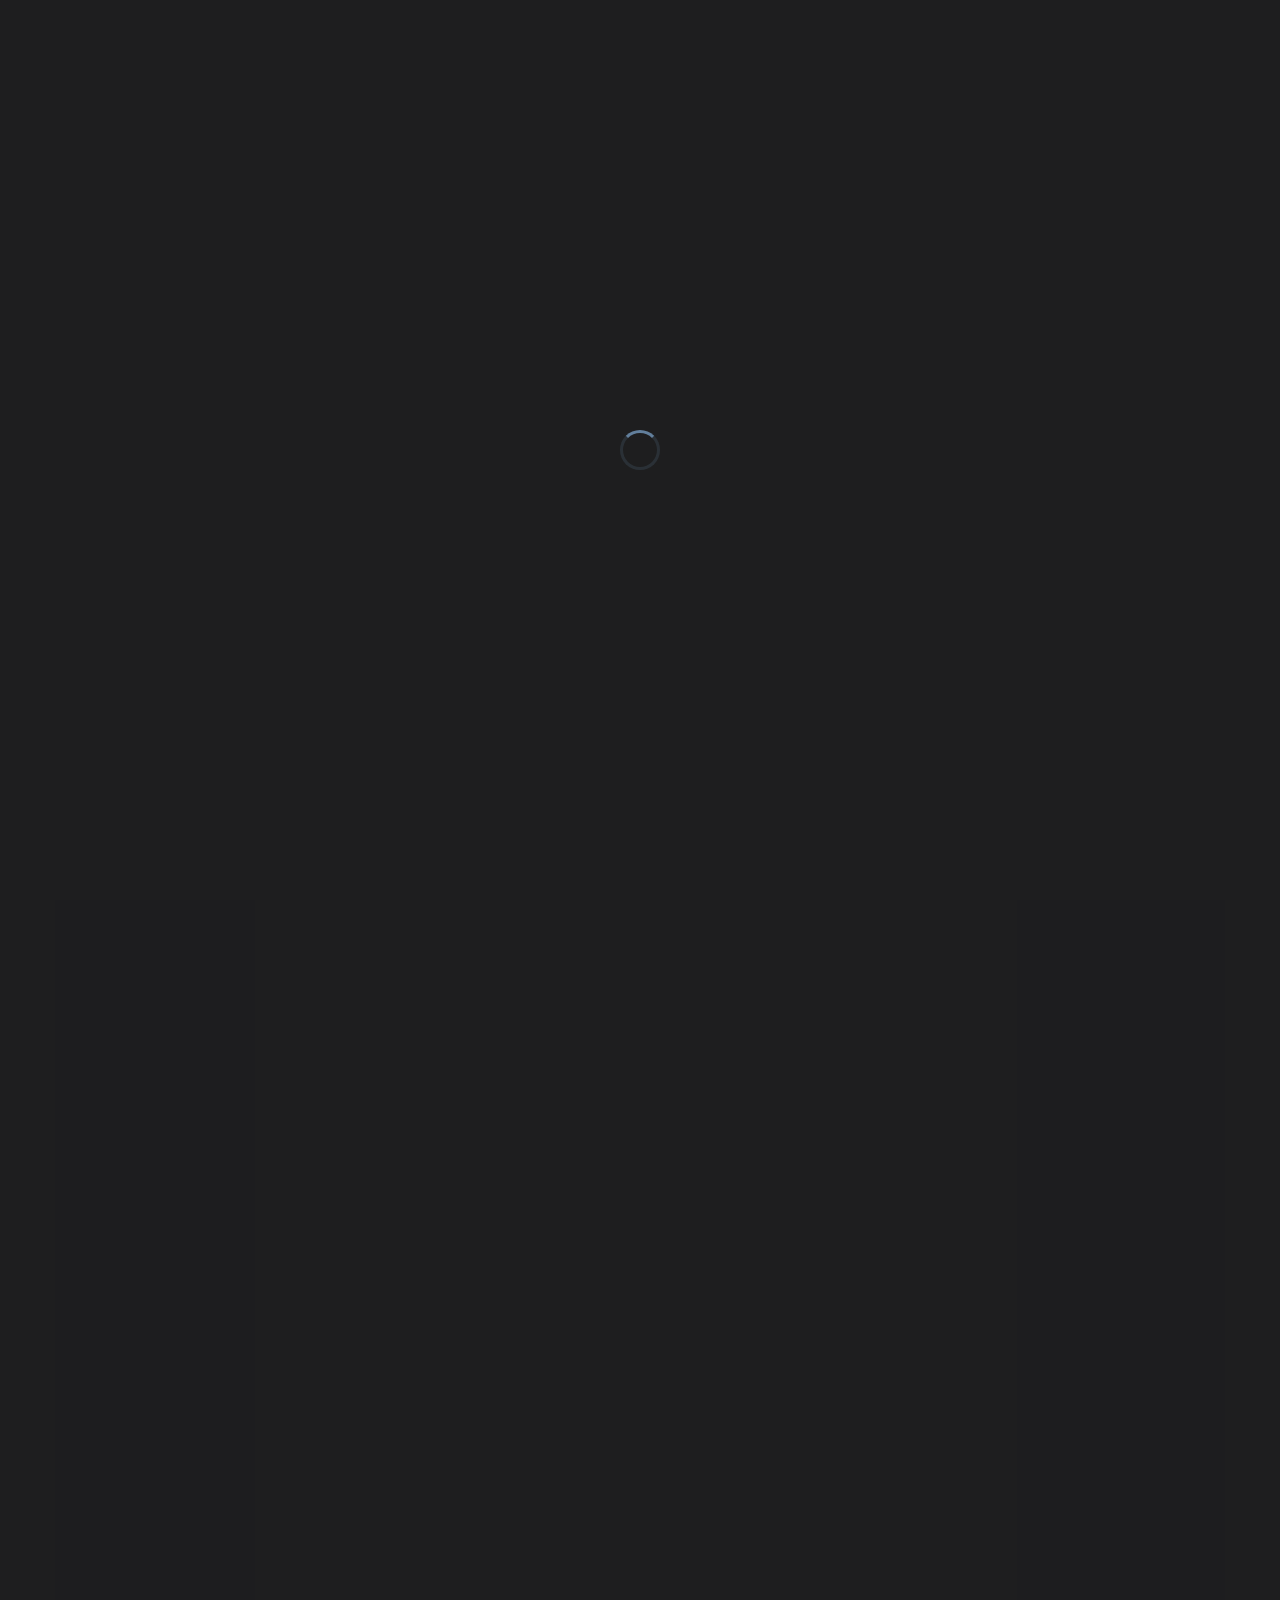
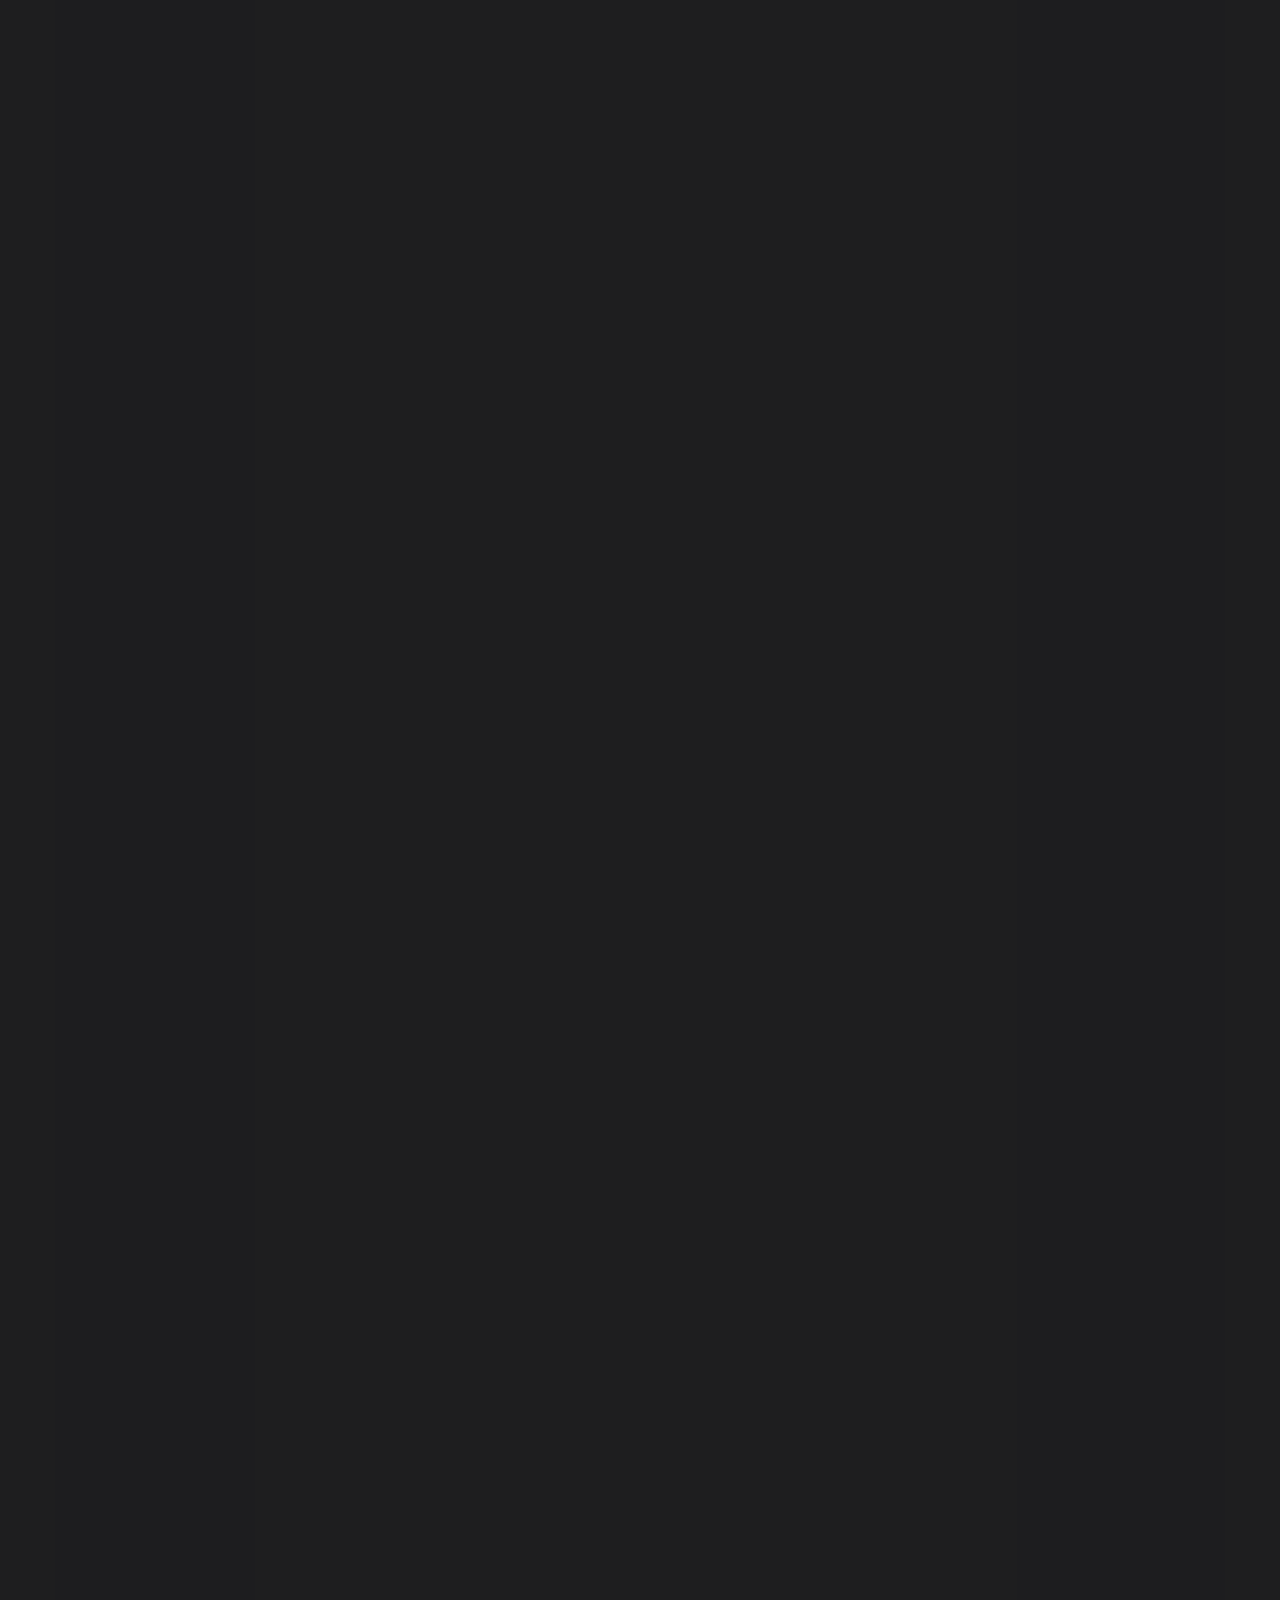
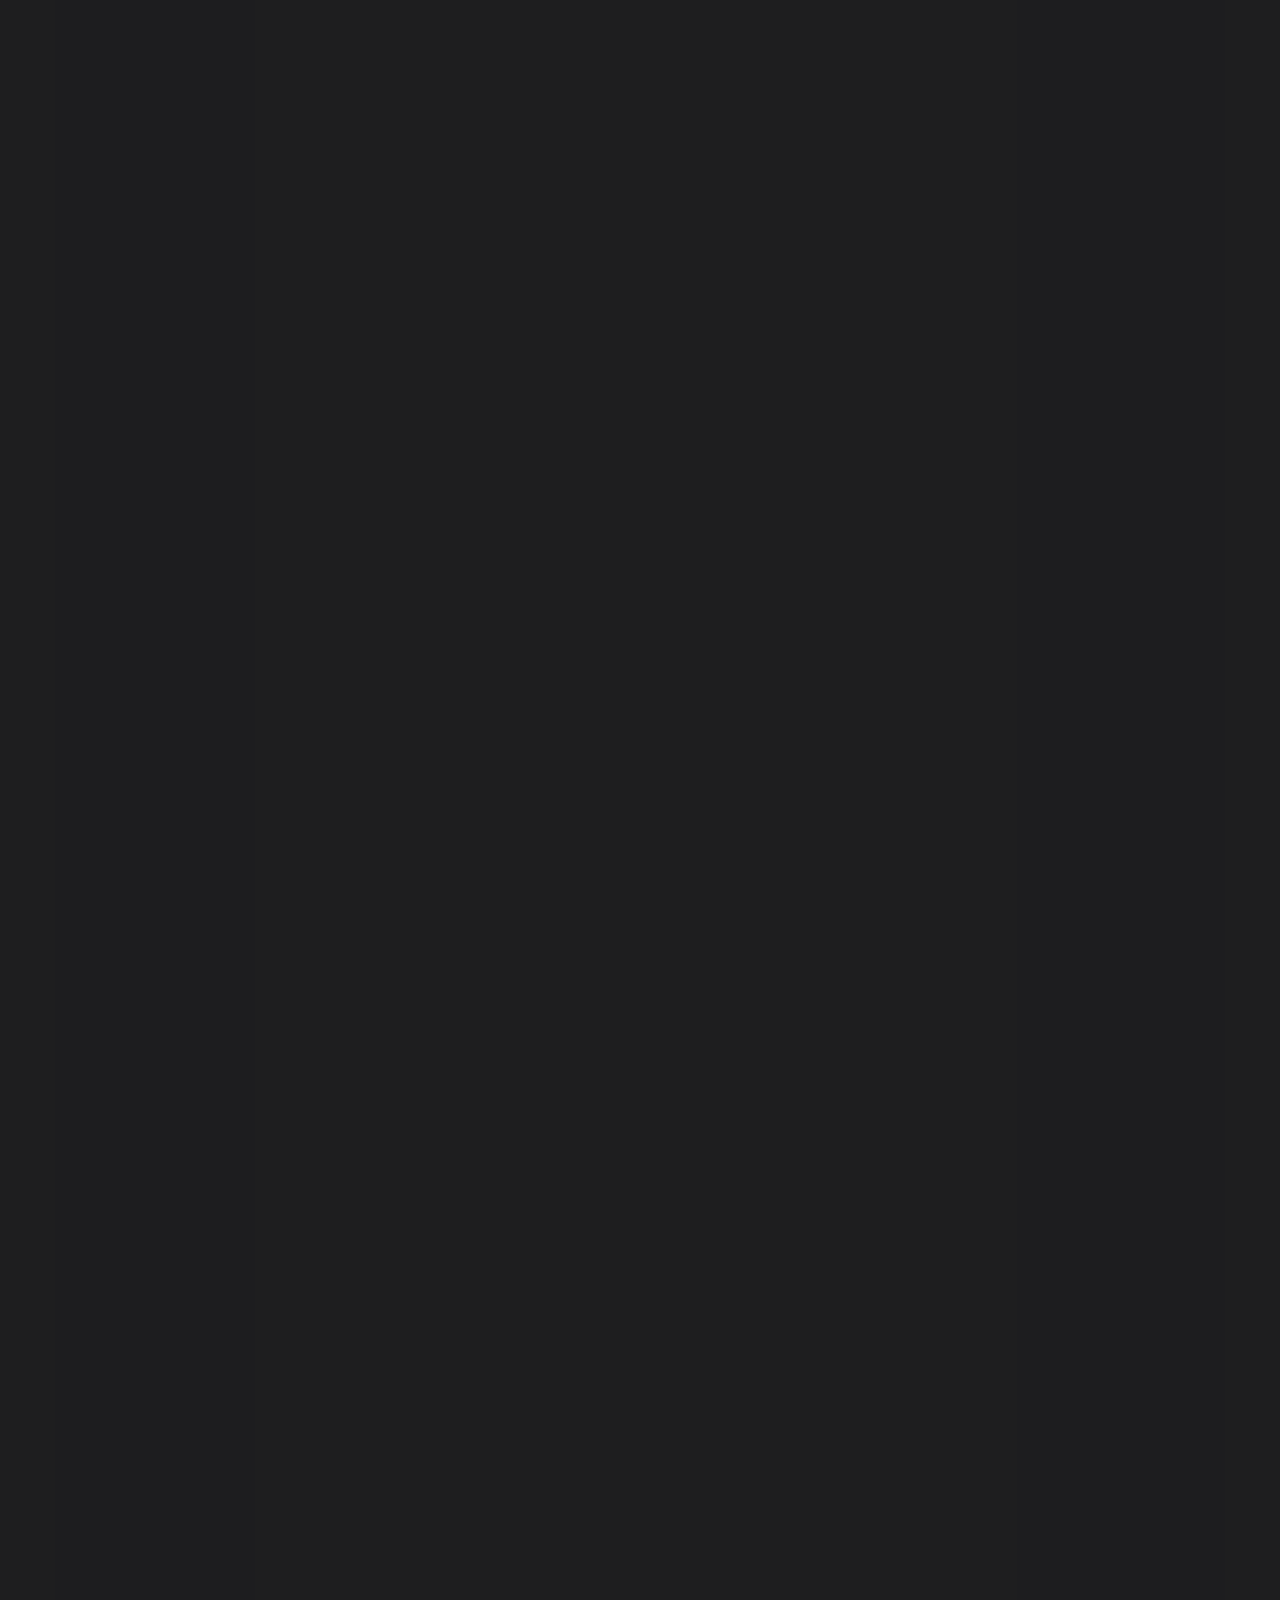
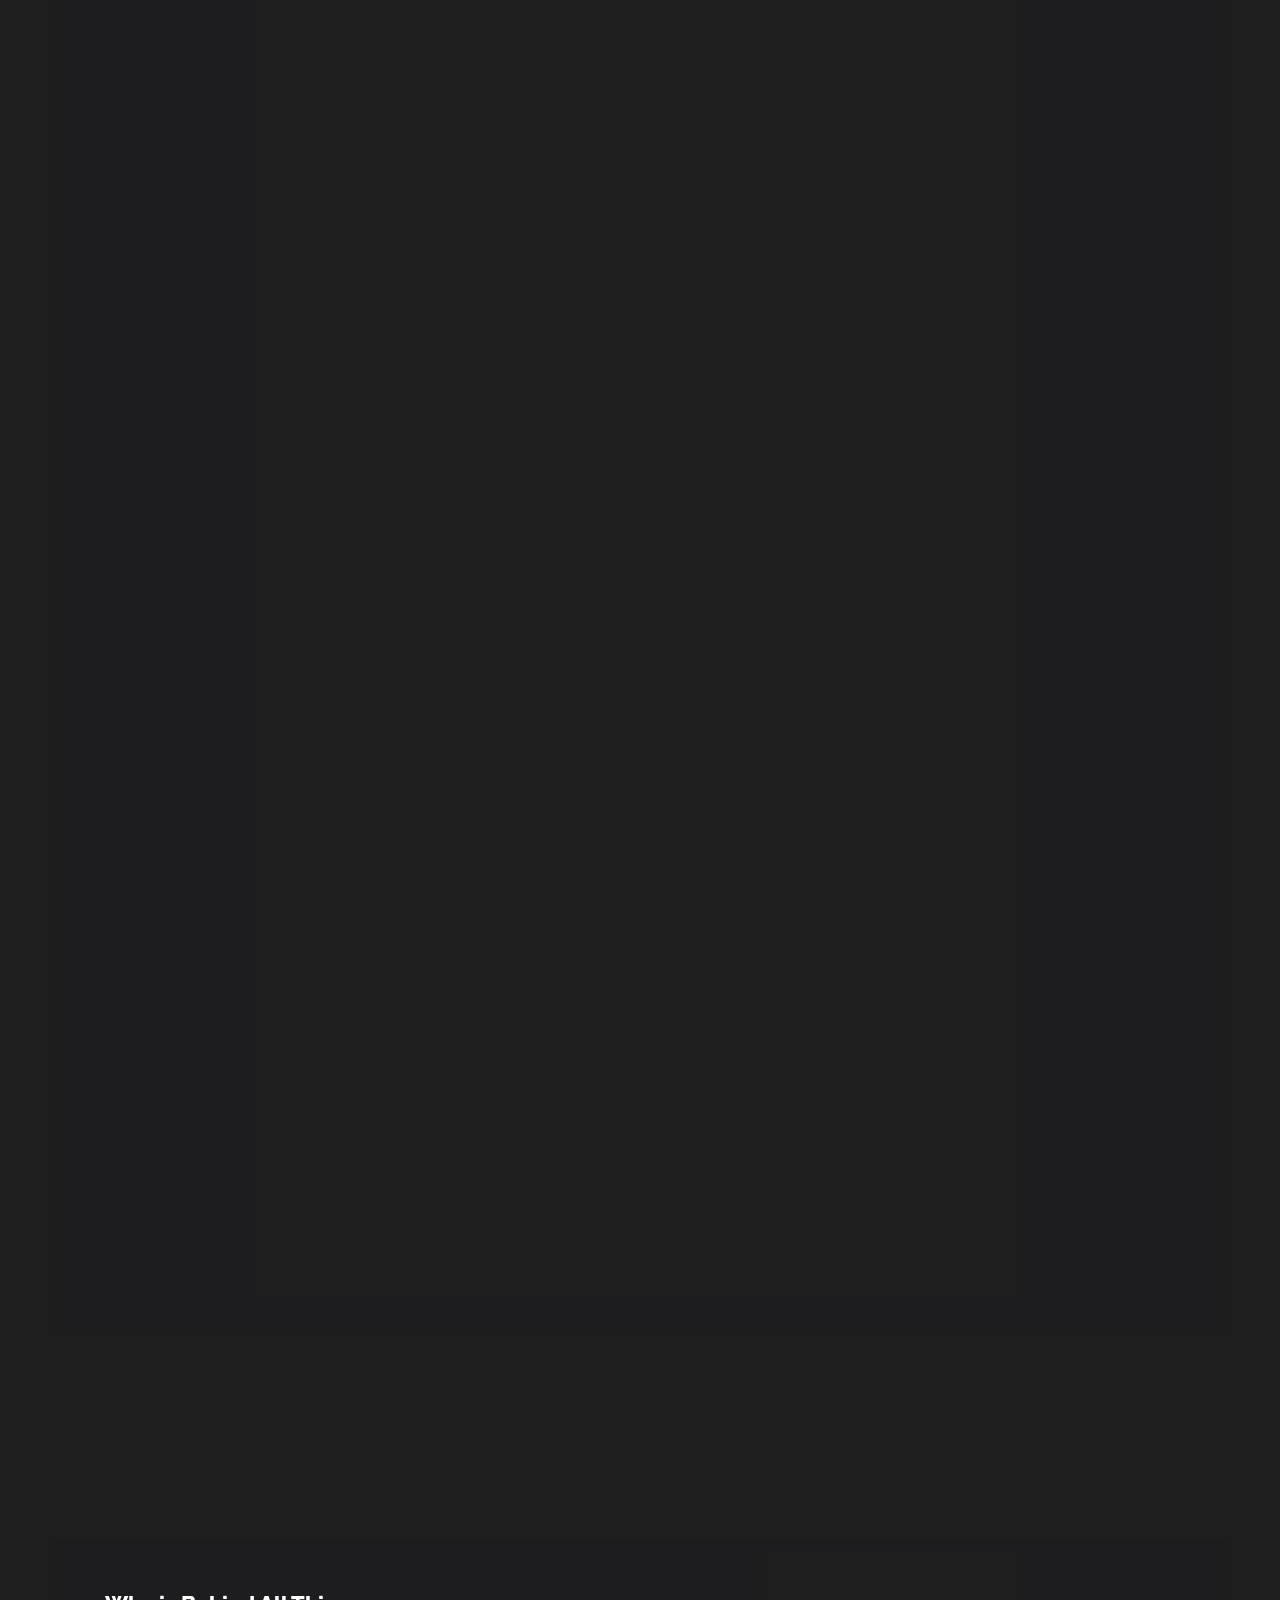
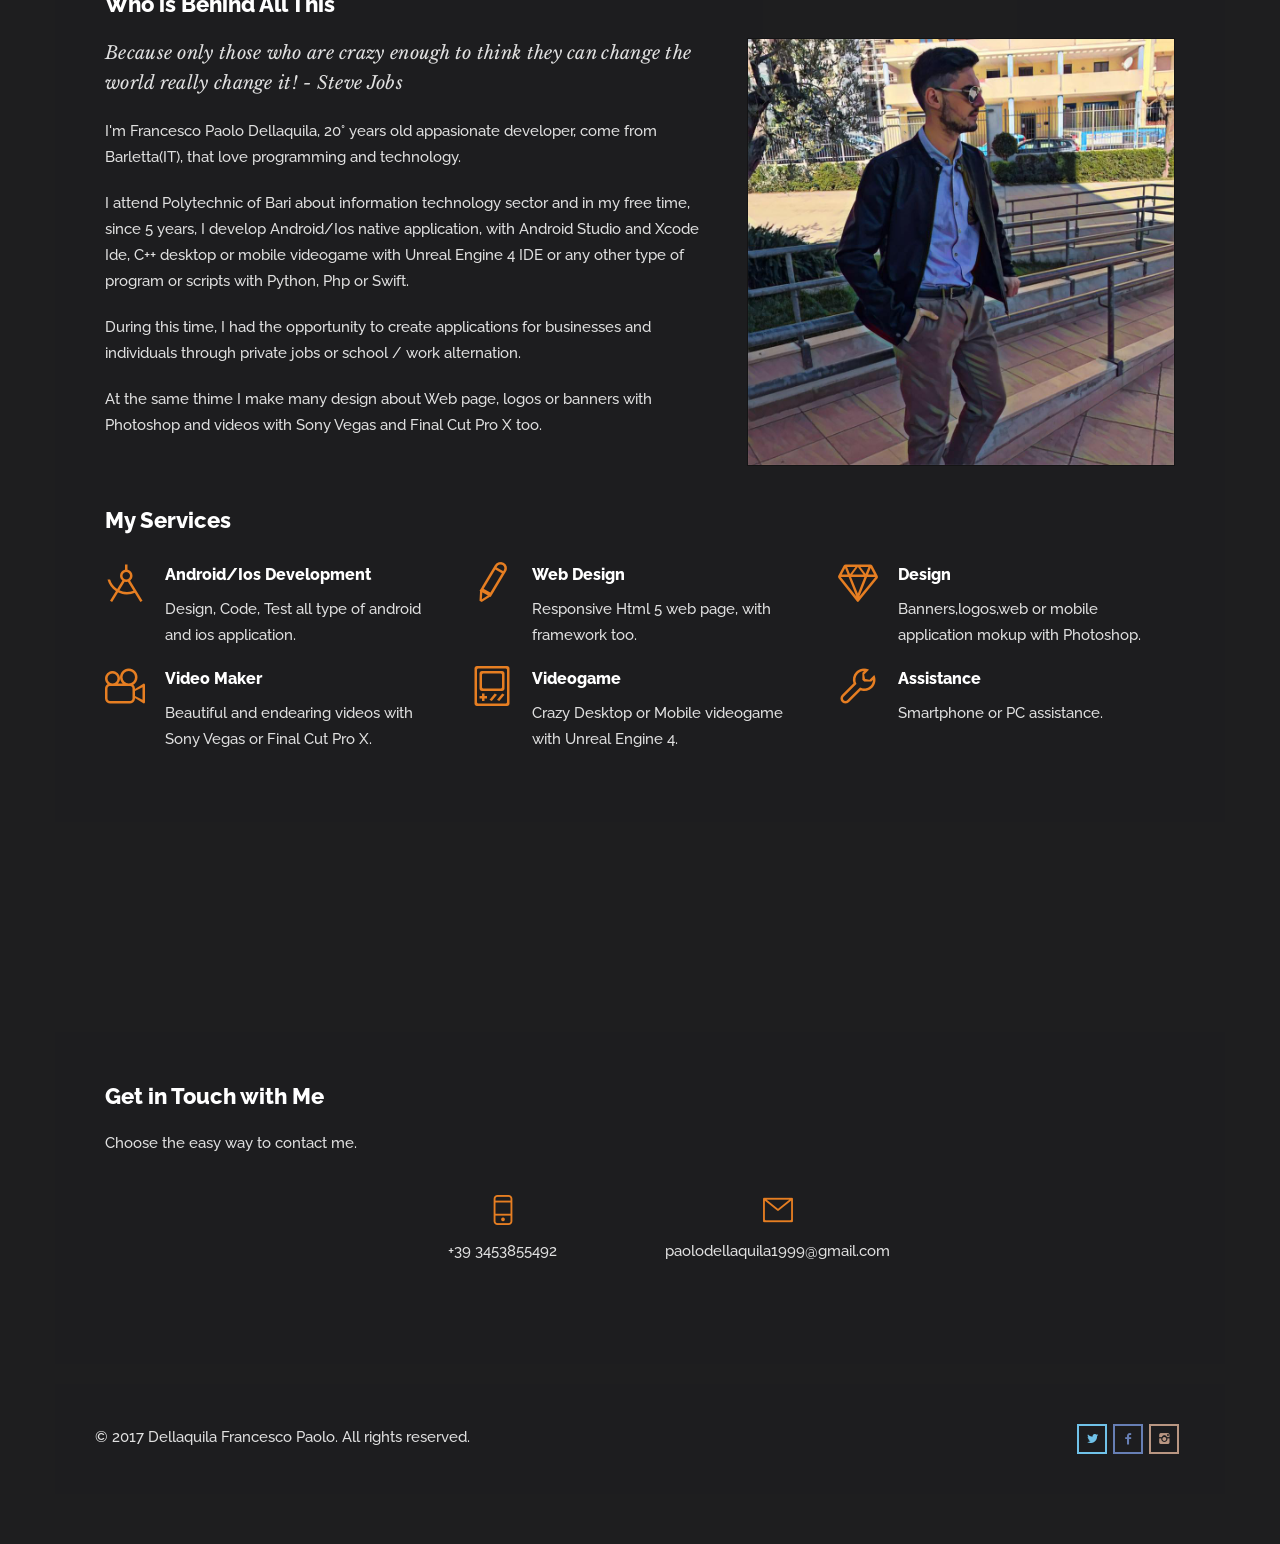
==== index.html @ 11f8cd7b "update website 2" ====
<!DOCTYPE html>
<html lang="en">
<head>
<meta charset="utf-8">
<meta name="viewport" content="width=device-width, initial-scale=1.0">
<meta name="description" content="personal portfolio of Mobile developer Dellaquila Francesco Paolo">
<meta name="author" content="Dellaquila Francesco Paolo">
<link rel="shortcut icon" href="style/images/favicon.png">
<title>D.F.P | Dellaquila Francesco Paolo</title>

<!-- Bootstrap core CSS -->
<link href="style/css/bootstrap.min.css" rel="stylesheet">

<!-- Plugins -->
<link href="style/css/plugins.css" rel="stylesheet">
<link href="style/css/prettify.css" rel="stylesheet">

<!--Css-->
<link href="style/css/style.css" rel="stylesheet">
<link href="style/css/color/blue.css" rel="stylesheet">
<link href="style/type/fontello.css" rel="stylesheet">
<link href="style/type/budicons.css" rel="stylesheet">

<!--Fonts-->
<link href='http://fonts.googleapis.com/css?family=Raleway:400,800,700,600,500,300' rel='stylesheet' type='text/css'>
<link href='http://fonts.googleapis.com/css?family=Libre+Baskerville:400,400italic' rel='stylesheet' type='text/css'>

</head>
<body class="full-layout">
<div id="preloader"><div id="status"><div class="spinner"></div></div></div>
<div class="body-wrapper">
  <nav class="navbar navbar-default" role="navigation">
    <div class="navbar-header"> <a class="btn responsive-menu" data-toggle="collapse" data-target=".navbar-collapse"><i></i></a>
      <div class="navbar-brand text-center"> <a href="index.html"><img src="style/images/logo.png" alt="" data-src="style/images/logo.png" data-ret="style/images/logo@2x.png" class="retina" /></a> </div>
      <!-- /.navbar-brand --> 

    </div>
    <!-- /.navbar-header -->
    <div class="collapse navbar-collapse">
      <ul class="nav navbar-nav">
        <li class="current"><a href="#home">Home</a></li>
        <li><a href="#portfolio">Portfolio</a></li>
        <li><a href="#about">About</a></li>
        <li><a href="#contact">Contact</a></li>
      </ul>
      <!-- /.navbar-nav --> 
    </div>
  </nav>
  <!-- /.navbar -->
  
  <section id="home" class="naked">
    <div class="fullscreenbanner-container revolution">
      <div class="fullscreenbanner">
        <ul>
          <li data-transition="fade"> <img src="style/images/dummy.png"  alt="slidebg1" data-bgposition="center top" data-bgfit="cover" data-bgrepeat="repeat">
            <h1 class="tp-caption caption large sfb" data-x="center" data-y="center" data-voffset="-25" data-speed="900" data-start="1000" data-endspeed="100" data-easing="Sine.easeOut">Dellaquila Francesco Paolo</h1>
            <div class="tp-caption small tp-fade fadeout tp-resizeme" data-x="center" data-y="center" data-voffset="25" data-speed="100"
			data-start="1500"
			data-easing="Power4.easeOut"
			data-splitin="chars"
			data-splitout="chars"
			data-elementdelay="0.03"
			data-endelementdelay="0"
			data-endspeed="100"
			data-endeasing="Power1.easeOut"
			style="z-index: 3; max-width: auto; max-height: auto; white-space: nowrap;">a passionate Android/Ios, Game, VR and Web design developer</div>
            <div class="arrow smooth"><a href="#portfolio"><i class="icon-down-open-big"></i></a></div>
          </li>
        </ul>
        <div class="tp-bannertimer"></div>
      </div>
      <!-- /.fullscreenbanner --> 
    </div>
    <!-- /.revolution --> 
  </section>
  <!-- /#home -->
  
  <div class="container">
    <section id="portfolio" class="portfolio">
      <div class="box">
        <h2 class="section-title pull-left">From My Github Profile: </h2>
        <div id="filters-container" class="cbp-l-filters-alignRight pull-right">
          <div data-filter="*" class="cbp-filter-item-custom-active cbp-filter-item-custom btn">All</div>
          <div data-filter=".architecture" class="cbp-filter-item-custom btn">Android</div>
          <div data-filter=".macro" class="cbp-filter-item-custom btn">Web</div>
          <div data-filter=".portrait" class="cbp-filter-item-custom btn">VR Experience</div>
          <div data-filter=".still-life" class="cbp-filter-item-custom btn">Other Language/Scripts</div>
        </div>
        <p>https://github.com/Francescopaolo44</p>
        <!-- /#filters-container -->
        <div class="clearfix"></div>
        <div id="grid-container" class="cbp-l-grid-masonry">
          <ul>

          <li class="cbp-item frame architecture"><a class="cbp-caption cbp-singlePage">
              <div class="cbp-caption-defaultWrap"> <img src="style/images/art/pa1.jpg" alt=""> </div>
              <div class="cbp-caption-activeWrap">
                <div class="cbp-l-caption-alignCenter">
                  <div class="cbp-l-caption-body">
                    <div class="cbp-l-caption-title">Android - Java</div>
                  </div>
                </div>
              </div>
              </a> </li>


              <li class="cbp-item frame portrait"><a class="cbp-caption cbp-singlePage">
              <div class="cbp-caption-defaultWrap"> <img src="style/images/art/vr.jpg" alt=""> </div>
              <div class="cbp-caption-activeWrap">
                <div class="cbp-l-caption-alignCenter">
                  <div class="cbp-l-caption-body">
                    <div class="cbp-l-caption-title">Html/Css/js + A-Frame</div>
                  </div>
                </div>
              </div>
              </a> </li>


              <li class="cbp-item frame still-life"><a class="cbp-caption cbp-singlePage">
              <div class="cbp-caption-defaultWrap"> <img src="style/images/art/scripts2.jpg" alt=""> </div>
              <div class="cbp-caption-activeWrap">
                <div class="cbp-l-caption-alignCenter">
                  <div class="cbp-l-caption-body">
                    <div class="cbp-l-caption-title">Python</div>
                  </div>
                </div>
              </div>
              </a> </li>


              <li class="cbp-item frame architecture"><a class="cbp-caption cbp-singlePage">
              <div class="cbp-caption-defaultWrap"> <img src="style/images/art/pm1.jpg" alt=""> </div>
              <div class="cbp-caption-activeWrap">
                <div class="cbp-l-caption-alignCenter">
                  <div class="cbp-l-caption-body">
                    <div class="cbp-l-caption-title">Android - Java</div>
                  </div>
                </div>
              </div>
              </a> </li>


              <li class="cbp-item frame macro"><a class="cbp-caption cbp-singlePage">
              <div class="cbp-caption-defaultWrap"> <img src="style/images/art/pa4.jpg" alt=""> </div>
              <div class="cbp-caption-activeWrap">
                <div class="cbp-l-caption-alignCenter">
                  <div class="cbp-l-caption-body">
                    <div class="cbp-l-caption-title">Html/Css/js/Php/MySql</div>
                  </div>
                </div>
              </div>
              </a> </li>


              <li class="cbp-item frame architecture"><a class="cbp-caption cbp-singlePage">
              <div class="cbp-caption-defaultWrap"> <img src="style/images/art/pp1.jpg" alt=""> </div>
              <div class="cbp-caption-activeWrap">
                <div class="cbp-l-caption-alignCenter">
                  <div class="cbp-l-caption-body">
                    <div class="cbp-l-caption-title">Android - Java</div>
                  </div>
                </div>
              </div>
              </a> </li>


              <li class="cbp-item frame macro"><a class="cbp-caption cbp-singlePage">
              <div class="cbp-caption-defaultWrap"> <img src="style/images/art/pa5.jpg" alt=""> </div>
              <div class="cbp-caption-activeWrap">
                <div class="cbp-l-caption-alignCenter">
                  <div class="cbp-l-caption-body">
                    <div class="cbp-l-caption-title">Html/Css + Materialize</div>
                  </div>
                </div>
              </div>
              </a> </li>
            </li>


              <li class="cbp-item frame architecture"><a class="cbp-caption cbp-singlePage">
              <div class="cbp-caption-defaultWrap"> <img src="style/images/art/ps1.jpg" alt=""> </div>
              <div class="cbp-caption-activeWrap">
                <div class="cbp-l-caption-alignCenter">
                  <div class="cbp-l-caption-body">
                    <div class="cbp-l-caption-title">Android - Java</div>
                  </div>
                </div>
              </div>
              </a> </li>


            <li class="cbp-item frame macro"><a class="cbp-caption cbp-singlePage">
              <div class="cbp-caption-defaultWrap"> <img src="style/images/art/pa3.jpg" alt=""> </div>
              <div class="cbp-caption-activeWrap">
                <div class="cbp-l-caption-alignCenter">
                  <div class="cbp-l-caption-body">
                    <div class="cbp-l-caption-title">Php - Websocket</div>
                  </div>
                </div>
              </div>
              </a> </li>


            <li class="cbp-item frame architecture"><a class="cbp-caption cbp-singlePage">
              <div class="cbp-caption-defaultWrap"> <img src="style/images/art/pa2.jpg" alt=""> </div>
              <div class="cbp-caption-activeWrap">
                <div class="cbp-l-caption-alignCenter">
                  <div class="cbp-l-caption-body">
                    <div class="cbp-l-caption-title">Android - Java</div>
                  </div>
                </div>
              </div>
              </a> </li>



            <li class="cbp-item frame architecture"><a class="cbp-caption cbp-singlePage">
              <div class="cbp-caption-defaultWrap"> <img src="style/images/art/pm2.jpg" alt=""> </div>
              <div class="cbp-caption-activeWrap">
                <div class="cbp-l-caption-alignCenter">
                  <div class="cbp-l-caption-body">
                    <div class="cbp-l-caption-title">Android - Java</div>
                  </div>
                </div>
              </div>
              </a> </li>



            <li class="cbp-item frame still-life"><a class="cbp-caption cbp-singlePage">
              <div class="cbp-caption-defaultWrap"> <img src="style/images/art/scripts.jpg" alt=""> </div>
              <div class="cbp-caption-activeWrap">
                <div class="cbp-l-caption-alignCenter">
                  <div class="cbp-l-caption-body">
                    <div class="cbp-l-caption-title">C++</div>
                  </div>
                </div>
              </div>
              </a> </li>


            <li class="cbp-item frame architecture"><a class="cbp-caption cbp-singlePage">
              <div class="cbp-caption-defaultWrap"> <img src="style/images/art/pp2.jpg" alt=""> </div>
              <div class="cbp-caption-activeWrap">
                <div class="cbp-l-caption-alignCenter">
                  <div class="cbp-l-caption-body">
                    <div class="cbp-l-caption-title">Android - Java</div>
                  </div>
                </div>
              </div>
              </a> </li>



              <li class="cbp-item frame still-life"><a class="cbp-caption cbp-singlePage">
              <div class="cbp-caption-defaultWrap"> <img src="style/images/art/script3.jpg" alt=""> </div>
              <div class="cbp-caption-activeWrap">
                <div class="cbp-l-caption-alignCenter">
                  <div class="cbp-l-caption-body">
                    <div class="cbp-l-caption-title">Python</div>
                  </div>
                </div>
              </div>
              </a> </li>


          </ul>
        </div>
      </div>
      <!-- /.box --> 
    </section>
    <!-- /#portfolio -->
    
    <section id="about">
      <div class="box">
        <h2 class="section-title">Who is Behind All This</h2>
        <div class="row">
	      <div class="col-md-5 col-md-push-7 col-sm-12">
            <figure class="frame"><img src="style/images/art/about.jpg" alt="" /></figure>
          </div>
          <!-- /column -->
          <div class="col-md-7 col-md-pull-5 col-sm-12">
            <p class="lead">Because only those who are crazy enough to think they can change the world really change it! - Steve Jobs</p>

            <p>I'm Francesco Paolo Dellaquila, 20° years old appasionate developer, come from Barletta(IT), that love programming and technology. </p>
            <p>I attend Polytechnic of Bari about information technology sector and in my free time, since 5 years, I develop Android/Ios native application, with Android Studio and Xcode Ide, C++ desktop or mobile videogame with Unreal Engine 4 IDE or any other type of program or scripts with Python, Php or Swift.</p>

            <p> During this time, I had the opportunity to create applications for businesses and individuals through private jobs or school / work alternation.

            <p> At the same thime I make many design about Web page, logos or banners with Photoshop and videos with Sony Vegas and Final Cut Pro X too.</p>
          </div>
          <!-- /column -->
        </div>
        <!-- /.row -->
        <div class="clearfix"></div>
        <div class="divide40"></div>
        <h2 class="section-title">My Services</h2>
        <div class="divide10"></div>
        <div class="services-1">
          <div class="row">
            <div class="col-md-4 col-sm-6">
              <div class="icon"> <i class="budicon-compass icn"></i> </div>
              <!-- /.icon -->
              <div class="text">
                <h5>Android/Ios Development</h5>
                <p>Design, Code, Test all type of android and ios application.</p>
              </div>
              <!-- /.text --> 
            </div>
            <!-- /column -->
            <div class="col-md-4 col-sm-6">
              <div class="icon"> <i class="budicon-pencil-4 icn"></i> </div>
              <!-- /.icon -->
              <div class="text">
                <h5>Web Design</h5>
                <p>Responsive Html 5 web page, with framework too.</p>
              </div>
              <!-- /.text --> 
            </div>
            <!-- /column -->
            <div class="col-md-4 col-sm-6">
              <div class="icon"> <i class="budicon-diamond icn"></i> </div>
              <!-- /.icon -->
              <div class="text">
                <h5>Design</h5>
                <p>Banners,logos,web or mobile application mokup with Photoshop.</p>
              </div>
              <!-- /.text --> 
            </div>
            <!-- /column --> 
			<div class="divide30"></div>
            <div class="col-md-4 col-sm-6">
              <div class="icon"> <i class="budicon-video icn"></i> </div>
              <!-- /.icon -->
              <div class="text">
                <h5>Video Maker</h5>
                <p>Beautiful and endearing videos with Sony Vegas or Final Cut Pro X.</p>
              </div>
              <!-- /.text --> 
            </div>
            <!-- /column -->
            <div class="col-md-4 col-sm-6">
              <div class="icon"> <i class="budicon-gameboy icn"></i> </div>
              <!-- /.icon -->
              <div class="text">
                <h5>Videogame</h5>
                <p>Crazy Desktop or Mobile videogame with Unreal Engine 4.</p>
              </div>
              <!-- /.text --> 
            </div>
            <!-- /column -->
            <div class="col-md-4 col-sm-6">
              <div class="icon"> <i class="budicon-wrench icn"></i> </div>
              <!-- /.icon -->
              <div class="text">
                <h5>Assistance</h5>
                <p>Smartphone or PC assistance.</p>
              </div>
              <!-- /.text --> 
            </div>
            <!-- /column --> 
          </div>
          <!-- /.row --> 
        </div>
        <!-- /.services --> 
        
      </div>
      <!-- /.box --> 
    </section>
    <!-- /#about -->
    
    <section id="contact">
      <div class="box">
        <h2 class="section-title">Get in Touch with Me</h2>
        <p>Choose the easy way to contact me.</p>
        <div class="divide20"></div>
        <div class="row text-center services-2">
        <div class="col-md-3 col-sm-6"></div>
          <div class="col-md-3 col-sm-6"> <i class="budicon-mobile"></i>
            <p>+39 3453855492 </p>
          </div>
          <div class="col-md-3 col-sm-6"> <i class="budicon-mail"></i>
            <p> <a class="nocolor" href="mailto:#">paolodellaquila1999@gmail.com</a></p>
          </div>
        </div>
        <!-- /.services-2 -->
        <div class="divide30"></div>
        
      </div>
      <!-- /.box --> 
    </section>
    <!-- /#contact -->
    
    <footer class="footer box">
      <p class="pull-left">© 2017 Dellaquila Francesco Paolo. All rights reserved.
      <ul class="social pull-right">
        <li><a href="https://twitter.com/PaoloDellaquila"><i class="icon-s-twitter"></i></a></li>
        <li><a href="https://www.facebook.com/francescopaolo.dellaquila"><i class="icon-s-facebook"></i></a></li>
        <li><a href="https://www.instagram.com/francescopaolodellaquila/?hl=it"><i class="icon-s-instagram"></i></a></li>
      </ul>
      <div class="clearfix"></div>
    </footer>
    <!-- /footer --> 
    
  </div>
  <!-- /.container --> 
</div>
<!-- /.body-wrapper --> 
<script src="style/js/jquery.min.js"></script> 
<script src="style/js/bootstrap.min.js"></script> 
<script src="style/js/jquery.themepunch.tools.min.js"></script> 
<script src="style/js/classie.js"></script> 
<script src="style/js/plugins.js"></script> 
<script src="style/js/scripts.js"></script> 
<script>
	$.backstretch(["style/images/art/bg2.jpg"]);
</script>
</body>
</html>
---- style/css/prettify.css ----
.prettyprint {
  background: #1d1f21;
  font-family: Menlo, 'Bitstream Vera Sans Mono', 'DejaVu Sans Mono', Monaco, Consolas, monospace;
  font-size: 12px;
  line-height: 1.5;
  border: none;
  padding: 10px 20px;
  border-radius: 0;
  color: #616465;
}

.pln {
  color: #eeeeee;
}

@media screen {
  .str {
    color: #b1d631;
  }

  .kwd {
    color: #b1d631;
  }

  .com {
    color: #777777;
  }

  .typ {
    color: #bbffaa;
  }

  .lit {
    color: #9fd3e6;
  }

  .pun {
    color: #eeeeee;
  }

  .opn {
    color: #eeeeee;
  }

  .clo {
    color: #eeeeee;
  }

  .tag {
    color: #eeeeee;
  }

  .atn {
    color: #b1d631;
  }

  .atv {
    color: #bbffaa;
  }

  .dec {
    color: #eeeeee;
  }

  .var {
    color: #eeeeee;
  }

  .fun {
    color: #9fd3e6;
  }
}
@media print, projection {
  .str {
    color: #006600;
  }

  .kwd {
    color: #006;
    font-weight: bold;
  }

  .com {
    color: #600;
    font-style: italic;
  }

  .typ {
    color: #404;
    font-weight: bold;
  }

  .lit {
    color: #004444;
  }

  .pun, .opn, .clo {
    color: #444400;
  }

  .tag {
    color: #006;
    font-weight: bold;
  }

  .atn {
    color: #440044;
  }

  .atv {
    color: #006600;
  }
}
/* Specify class=linenums on a pre to get line numbering */
ol.linenums {
  margin-top: 0;
  margin-bottom: 0;
}

/* IE indents via margin-left */
li.L0,
li.L1,
li.L2,
li.L3,
li.L4,
li.L5,
li.L6,
li.L7,
li.L8,
li.L9 {
  /* */
}

/* Alternate shading for lines */
li.L1,
li.L3,
li.L5,
li.L7,
li.L9 {
  /* */
}
---- style/css/style.css ----
*,
*:before,
*:after {
    -webkit-box-sizing: border-box;
    -moz-box-sizing: border-box;
    box-sizing: border-box;
}
:focus {
    outline: 0 !important
}
.fit-vids-style {
    display: none
}
figure {
    margin: 0;
    padding: 0;
}
figure img {
    height: auto;
    width: 100%;
    max-width: 100%;
}
iframe {
    border: none
}
::selection {
    background: #fefac7; /* Safari */
    color: #2f2f2f;
}
::-moz-selection {
    background: #fefac7; /* Firefox */
    color: #2f2f2f;
}
@-webkit-keyframes rotation { 
	from {
	    -webkit-transform: rotate(0deg)
	}
	to {
	    -webkit-transform: rotate(359deg)
	}
}
@-moz-keyframes rotation { 
	from {
	    -moz-transform: rotate(0deg)
	}
	to {
	    -moz-transform: rotate(359deg)
	}
}
@-o-keyframes rotation { 
	from {
	    -o-transform: rotate(0deg)
	}
	to {
	    -o-transform: rotate(359deg)
	}
}
@keyframes rotation { 
	from {
	    transform: rotate(0deg)
	}
	to {
	    transform: rotate(359deg)
	}
}
body {
    overflow-x: hidden !important
}
#preloader {
    position: fixed;
    top: 0;
    left: 0;
    right: 0;
    bottom: 0;
    background-color: #1e1e1f;
    z-index: 9999999;
}
#status {
    width: 40px;
    height: 40px;
    position: absolute;
    left: 50%;
    top: 50%;
    margin: -20px 0 0 -20px;
}
.spinner {
    height: 40px;
    width: 40px;
    position: relative;
    -webkit-animation: rotation .8s infinite linear;
    -moz-animation: rotation .8s infinite linear;
    -o-animation: rotation .8s infinite linear;
    animation: rotation .8s infinite linear;
    border-left: 3px solid rgba(156,188,104,.15);
    border-right: 3px solid rgba(156,188,104,.15);
    border-bottom: 3px solid rgba(156,188,104,.15);
    border-top: 3px solid rgba(156,188,104,.8);
    border-radius: 100%;
}
/*-----------------------------------------------------------------------------------*/
/*	01. GENERAL
/*-----------------------------------------------------------------------------------*/
body {
    font-family: 'Raleway', sans-serif;
    overflow-x: hidden;
    background: #1e1e1f;
    color: #e0e0e0;
    font-size: 15px;
    font-weight: 500;
    -webkit-font-smoothing: antialiased;
    -moz-osx-font-smoothing: grayscale;
    -webkit-text-size-adjust: 100%;
}
.container {
    padding-right: 0;
    padding-left: 0;
}
body,
li,
address {
    line-height: 26px
}
input,
button,
select,
textarea {
    font-family: 'Raleway', sans-serif;
    font-size: 15px;
    font-weight: normal;
}
p {
    margin: 0 0 20px
}
a {
    color: #9cbc68;
    -webkit-transition: all 200ms ease-in;
    -o-transition: all 200ms ease-in;
    -moz-transition: all 200ms ease-in;
}
a:hover,
a:focus {
    color: #FFF;
    text-decoration: none;
}
h1,
h2,
h3,
h4,
h5,
h6 {
    font-family: 'Raleway', sans-serif;
    margin-top: 0;
    color: #FFF;
    margin-bottom: 10px;
    font-weight: 800;
}
h1 {
    font-size: 28px;
    line-height: 34px;
}
h2 {
    font-size: 22px;
    line-height: 28px;
}
h3 {
    font-size: 20px;
    line-height: 24px;
}
h4 {
    font-size: 18px;
    line-height: 24px;
    margin-bottom: 15px;
}
h5 {
    font-size: 16px;
    line-height: 22px;
}
h6 {
    font-size: 14px;
    line-height: 20px;
}
.section-title,
h1.post-title {
    margin-bottom: 20px;
    font-size: 22px;
    line-height: 28px;
}
.lead {
    font-size: 18px;
    line-height: 30px;
    letter-spacing: 0.3px;
    font-family: 'Libre Baskerville', serif;
    font-style: italic;
}
.intro h1 {
    font-size: 44px;
    font-weight: 700;
    margin-bottom: 30px;
}
.intro .lead {
    font-size: 22px;
    letter-spacing: 0.3px;
    font-family: 'Libre Baskerville', serif;
    font-style: italic;
}
.post-title {
    margin-bottom: 25px
}
.post-title a {
    color: #FFF
}
.post-title a:hover {
    color: #9cbc68
}
.grid-view .post-title {
    font-size: 20px;
    line-height: 26px;
}
.inner {
    padding-top: 70px;
    padding-bottom: 70px;
}
ul {
    padding: 0 0 0 18px
}
ol {
    padding: 0 0 0 20px
}
ul,
ol {
    margin-bottom: 15px
}
ul.circled {
    padding: 0;
    list-style: none;
}
ul.circled li:before {
    content: '●';
    margin-right: 10px;
    font-weight: normal;
    vertical-align: top;
    display: inline-block;
    color: #9cbc68;
    font-size: 11px;
}
.thin {
    width: 80%;
    margin: 0 auto;
}
.dropcap {
    font-weight: 800;
    display: block;
    float: left;
    font-size: 49px;
    padding: 0;
    margin: 0;
    margin: 12px 8px 0 0;
    text-transform: uppercase;
}
hr {
    border: none;
    border-bottom: 2px solid rgba(255,255,255,0.2);
    padding-bottom: 40px;
    margin-bottom: 70px;
}
.alert {
    padding: 15px;
    padding-bottom: 13px;
    margin-bottom: 20px;
    border-width: 2px;
    border-radius: 0;
    background: none;
}
.alert-success {
    border-color: #3c763d;
    color: #3c763d;
}
.alert-info {
    border-color: #31708f;
    color: #31708f;
}
.alert-warning {
    border-color: #8a6d3b;
    color: #8a6d3b;
}
.alert-danger {
    border-color: #a94442;
    color: #a94442;
}
.alert .close {
    float: right;
    font-size: 21px;
    font-weight: bold;
    line-height: 1;
    color: rgba(255,255,255,0.4);
    text-shadow: none;
    opacity: 1;
    filter: alpha(opacity=100);
    -webkit-transition: all 200ms ease-in;
    -o-transition: all 200ms ease-in;
    -moz-transition: all 200ms ease-in;
}
.alert .close:hover,
.alert .close:focus {
    color: rgba(255,255,255,0.7);
    opacity: 1;
    filter: alpha(opacity=100);
}
blockquote {
    padding: 0;
    margin: 0 0 15px;
    font-size: 18px;
    line-height: 30px;
    letter-spacing: 0.3px;
    font-family: 'Libre Baskerville', serif;
    font-style: italic;
    border: none;
}
blockquote:before {
    font-family: 'fontello';
    content: '\275e';
    -webkit-transform: rotate(180deg);
    -moz-transform: rotate(180deg);
    -o-transform: rotate(180deg);
    font-size: 25px;
    margin-right: 10px;
    float: left;
    display: block;
    color: #787878;
}
blockquote small {
    display: block;
    font-family: 'Raleway', sans-serif;
    font-size: 12px;
    line-height: 26px;
    font-style: normal;
    color: #787878;
    font-weight: 800;
    text-transform: uppercase;
}
.blog {
    padding-top: 50px
}
.page {
    padding-top: 16px
}
.footer {
    margin-top: -86px
}
.footer p {
    margin: 0
}
.footer {
    margin-bottom: 50px;
    position: relative;
    z-index: 9999;
}
.frame,
.sp-thumbnail-container,
.sp-image-container {
    border: 1px solid rgba(0, 0, 0, 0.3);
    position: relative;
    overflow: hidden;
    -webkit-backface-visibility: hidden;
    -moz-backface-visibility: hidden;
    -o-backface-visibility: hidden;
    -ms-backface-visibility: hidden;
}
.frame:before,
.sp-thumbnail-container:before,
.sp-image-container:before {
    pointer-events: none;
    content: '';
    position: absolute;
    width: 100%;
    height: 100%;
    z-index: 10;
    -moz-box-shadow: inset 0 0 1px 0 rgba(255,255,255,0.3);
    -webkit-box-shadow: inset 0 0 1px 0 rgba(255,255,255,0.3);
    box-shadow: inset 0 0 1px 0 rgba(255,255,255,0.3);
}
video {
    position: fixed;
    right: 0;
    bottom: 0;
    min-width: 100%;
    min-height: 100%;
    width: auto;
    height: auto;
    z-index: -100;
    background: url('style/video/seattleferryride.jpg') no-repeat;
    background-size: cover;
    transition: 1s opacity;
}
.stopfade {
    opacity: .5
}
.video-overlay {
    position: fixed;
    right: 0;
    bottom: 0;
    min-width: 100%;
    min-height: 100%;
    width: auto;
    height: auto;
    z-index: -99;
    background: rgba(30,30,31,0.7);
}
#map {
    width: 100%;
    height: 325px;
}
/*-----------------------------------------------------------------------------------*/
/*	02. BUTTON
/*-----------------------------------------------------------------------------------*/
.btn,
.btn-submit {
    color: #aaaaaa !important;
    background: none;
    border: 2px solid rgba(255,255,255,0.4);
    margin-bottom: 10px;
    margin-right: 4px;
    font-size: 12px;
    padding: 9px 17px;
    font-weight: 800;
    text-shadow: none;
    text-transform: uppercase;
    -webkit-border-radius: 0;
    border-radius: 0;
    -webkit-transition: all 200ms ease-in;
    -o-transition: all 200ms ease-in;
    -moz-transition: all 200ms ease-in;
    -webkit-box-shadow: none;
    -moz-box-shadow: none;
    box-shadow: none;
    display: inline-block;
}
.text-center .btn {
    margin: 0 4px
}
.btn.btn-green {
    border: none !important;
    padding: 11px 19px;
    color: #252525 !important;
    background: #9cbc68;
}
.btn.btn-blue {
    border: none !important;
    padding: 11px 19px;
    color: #252525 !important;
    background: #7498bc;
}
.btn.btn-red {
    border: none !important;
    padding: 11px 19px;
    color: #252525 !important;
    background: #d85b5b;
}
.btn.btn-yellow {
    border: none !important;
    padding: 11px 19px;
    color: #252525 !important;
    background: #d1cd56;
}
.btn.btn-pink {
    border: none !important;
    padding: 11px 19px;
    color: #252525 !important;
    background: #b0688c;
}
.btn.btn-gray {
    border: none !important;
    padding: 11px 19px;
    color: #252525 !important;
    background: #c2c2c2;
}
.btn.btn-aqua {
    border: none !important;
    padding: 11px 19px;
    color: #252525 !important;
    background: #4db0c6;
}
.btn.btn-orange {
    border: none !important;
    padding: 11px 19px;
    color: #252525 !important;
    background: #e18e4a;
}
.btn:hover,
.btn:focus,
.btn:active,
.btn.active,
.pagination ul > li > a:hover,
.pagination ul > li > a:focus,
.pagination ul > .active > a,
.pagination ul > .active > span,
.open >.dropdown-toggle.btn-default,
.btn.cbp-filter-item-custom-active {
    border: 2px solid #9cbc68;
    color: #9cbc68 !important;
    -webkit-transition: all 200ms ease-in;
    -o-transition: all 200ms ease-in;
    -moz-transition: all 200ms ease-in;
    -webkit-box-shadow: none;
    -moz-box-shadow: none;
    box-shadow: none;
}
.btn-green:hover,
.btn-green:focus,
.btn-green:active,
.btn-green.active {
    border: 0;
    padding: 11px 19px;
    color: #252525 !important;
    background: #85a257 !important;
}
.btn-blue:hover,
.btn-blue:focus,
.btn-blue:active,
.btn-blue.active {
    border: 0;
    padding: 11px 19px;
    color: #252525 !important;
    background: #5c83a6 !important;
}
.btn-red:hover,
.btn-red:focus,
.btn-red:active,
.btn-red.active {
    border: 0;
    padding: 11px 19px;
    color: #252525 !important;
    background: #c25252 !important;
}
.btn-yellow:hover,
.btn-yellow:focus,
.btn-yellow:active,
.btn-yellow.active {
    border: 0;
    padding: 11px 19px;
    color: #252525 !important;
    background: #bcb23e !important;
}
.btn-pink:hover,
.btn-pink:focus,
.btn-pink:active,
.btn-pink.active {
    border: 0;
    padding: 11px 19px;
    color: #252525 !important;
    background: #9c5779 !important;
}
.btn-gray:hover,
.btn-gray:focus,
.btn-gray:active,
.btn-gray.active {
    border: 0;
    padding: 11px 19px;
    color: #252525 !important;
    background: #a6a6a6 !important;
}
.btn-aqua:hover,
.btn-aqua:focus,
.btn-aqua:active,
.btn-aqua.active {
    border: 0;
    padding: 11px 19px;
    color: #252525 !important;
    background: #439baf !important;
}
.btn-orange:hover,
.btn-orange:focus,
.btn-orange:active,
.btn-orange.active {
    border: 0;
    padding: 11px 19px;
    color: #252525 !important;
    background: #cc7a37 !important;
}
.share .share-facebook {
    border-color: #677fb5 !important;
    color: #677fb5 !important;
}
.share .share-twitter {
    border-color: #70c2e9 !important;
    color: #70c2e9 !important;
}
.share .share-pinterest {
    border-color: #d8545d !important;
    color: #d8545d !important;
}
.share .share-googleplus {
    border-color: #bc7067 !important;
    color: #bc7067 !important;
}
.share .share-facebook:hover {
    background: #677fb5 !important;
    color: #FFF !important;
}
.share .share-twitter:hover {
    background: #70c2e9 !important;
    color: #FFF !important;
}
.share .share-pinterest:hover {
    background: #d8545d !important;
    color: #FFF !important;
}
.share .share-googleplus:hover {
    background: #bc7067 !important;
    color: #FFF !important;
}
/*-----------------------------------------------------------------------------------*/
/*	03. NAVBAR
/*-----------------------------------------------------------------------------------*/
.navbar {
    z-index: 10000;
    background: rgba(30,30,31,0.85);
    border: 0;
    border-radius: 0;
    min-height: inherit;
    width: 100%;
    position: fixed;
    top: 0;
    left: 0;
    padding: 0 40px;
    -webkit-transition: all 0.3s;
    -moz-transition: all 0.3s;
    -ms-transition: all 0.3s;
    -o-transition: all 0.3s;
    transition: all 0.3s;
}
.navbar-brand {
    padding: 0;
    float: left;
    height: auto;
    -webkit-transition: all 200ms ease-in;
    -o-transition: all 200ms ease-in;
    -moz-transition: all 200ms ease-in;
    position: relative;
    -webkit-box-shadow: none;
    -moz-box-shadow: none;
    box-shadow: none;
    margin: 18px 0;
}
.navbar-brand a {
    -webkit-transition: none;
    -o-transition: none;
    -moz-transition: none;
}
.navbar-nav > li > a {
    font-size: 13px;
    font-weight: 800;
    text-transform: uppercase;
    color: #ddd !important
}
.navbar-nav li span {
    display: none
}
.navbar-nav > li > a:focus,
.nav > li > a:hover,
.nav > li.current > a {
    background: none;
    color: #9cbc68 !important;
}
.navbar .navbar-collapse {
    padding-right: 0;
    padding-left: 0;
}
.navbar.fixed {
    background: rgba(30,30,31,0.96) !important
}
.navbar.fixed .navbar-brand {
    margin: 10px 0 !important
}
.navbar.fixed .btn.responsive-menu {
    margin: 14px 0 !important
}
.btn.responsive-menu {
    padding: 5px 0 0 0;
    width: 36px;
    height: 36px;
    margin: 0;
    display: none;
    text-align: center;
    font-size: 15px;
}
.btn.responsive-menu i {
    margin: 0
}
.btn.responsive-menu i:before {
    content: '\f0c9';
    font-family: 'fontello';
    display: inline-block;
    font-style: normal;
    font-weight: normal;
    margin-right: 0;
    text-align: center;
}
.btn.responsive-menu.opn i:before {
    content: '\e819'
}
/*-----------------------------------------------------------------------------------*/
/*	04. CONTENT
/*-----------------------------------------------------------------------------------*/
section {
    padding-top: 104px;
    margin-bottom: 106px;
}
.box {
    padding: 40px;
    background: rgba(30,30,31,0.85);
}
section .box {
    padding: 50px
}
section.naked {
    background: none;
    margin: 0;
    padding: 0 !important;
    position: relative;
}
/* background setup */
.background {
    background-repeat: no-repeat;
    /* custom background-position */
    background-position: 50% 50%;
    /* ie8- graceful degradation */
    background-position: 50% 50%\9 !important;
}
/*-----------------------------------------------------------------------------------*/
/*	05. SERVICES ICONS
/*-----------------------------------------------------------------------------------*/
.services-1 .row {
    text-align: left
}
.services-1 .icon {
    display: table
}
.services-1 .row  .icon {
    float: left;
    margin-right: 20px;
}
.services-1 .row .text {
    overflow: hidden
}
.services-1 .icon i.icn {
    color: #9cbc68;
    line-height: 1;
    font-size: 40px;
    text-transform: uppercase;
    -webkit-transition: all 200ms ease-in;
    -o-transition: all 200ms ease-in;
    -moz-transition: all 200ms ease-in;
}
.facts h4 {
    font-size: 40px;
    margin-bottom: 20px;
}
.facts p {
    font-size: 16px;
    text-transform: uppercase;
    font-weight: 600;
}
.services-2 i {
    font-size: 30px;
    padding-bottom: 10px;
    display: inline-block;
    color: #9cbc68;
    -webkit-transition: all 200ms ease-in;
    -o-transition: all 200ms ease-in;
    -moz-transition: all 200ms ease-in;
}
.services-2 a {
    color: #e0e0e0
}
.services-2 a:hover {
    color: #9cbc68 !important
}
.services-3 i {
    font-size: 50px;
    color: #9cbc68;
    display: inline-block;
    margin-bottom: 15px;
}
/*-----------------------------------------------------------------------------------*/
/*	06. OVERLAY
/*-----------------------------------------------------------------------------------*/
figure {
    display: block;
    overflow: hidden;
    position: relative;
}
.items li figure img {
    display: block;
    width: 100%;
}
figure li a,
figure li a img {
    display: block;
    overflow: hidden;
    position: relative;
}
figure img {
    display: inline;
    max-width: 100%;
    -webkit-backface-visibility: hidden;
}
figure a .text-overlay {
    opacity: 0;
    filter: progid:DXImageTransform.Microsoft.Alpha(Opacity=0);
    -MS-filter: "progid:DXImageTransform.Microsoft.Alpha(Opacity=0)";
    height: 100%;
    position: absolute;
    text-decoration: none;
    width: 100%;
    z-index: 2;
    padding: 50px;
    background: #222;
    background: rgba(30,30,31,0.85);
    -webkit-transition: all 0.4s;
    -moz-transition: all 0.4s;
    -o-transition: all 0.4s;
    transition: all 0.4s;
}
figure a:hover .text-overlay {
    opacity: 1;
    filter: progid:DXImageTransform.Microsoft.Alpha(Opacity=100);
    -MS-filter: "progid:DXImageTransform.Microsoft.Alpha(Opacity=100)";
}
figure a .text-overlay .info {
    text-align: center;
    top: 50%;
    width: 100%;
    left: 0;
    position: absolute;
    margin-top: -12px;
    font-weight: 600;
    font-size: 14px;
    color: #e0e0e0;
    text-transform: uppercase;
}
figure a .text-overlay .info span {
    padding: 12px 21px;
    font-weight: 600;
    font-size: 14px;
    color: #e0e0e0;
    text-transform: uppercase;
}
.icon-overlay {
    display: block;
    overflow: hidden;
    position: relative;
}
.icon-overlay img {
    display: block;
    max-width: 100%;
    -webkit-backface-visibility: hidden;
}
.icon-overlay a .icn-more {
    opacity: 0;
    filter: progid:DXImageTransform.Microsoft.Alpha(Opacity=0);
    -MS-filter: "progid:DXImageTransform.Microsoft.Alpha(Opacity=0)";
    height: 100%;
    position: absolute;
    text-decoration: none;
    width: 100%;
    max-width: 100%;
    z-index: 2;
    background: #222;
    background: rgba(30,30,31,0.85);
    overflow: hidden;
    -webkit-transition: all 0.4s;
    -moz-transition: all 0.4s;
    -o-transition: all 0.4s;
    transition: all 0.4s;
}
.icon-overlay a:hover .icn-more {
    opacity: 1;
    filter: progid:DXImageTransform.Microsoft.Alpha(Opacity=100);
    -MS-filter: "progid:DXImageTransform.Microsoft.Alpha(Opacity=100)";
}
.icon-overlay a .icn-more:before {
    font-family: 'fontello';
    font-style: normal;
    font-weight: normal;
    speak: none;
    display: inline-block;
    text-decoration: inherit;
    position: absolute;
    text-align: center;
    content: '\f517';
    line-height: 1;
    color: #e0e0e0;
    top: 50%;
    left: 50%;
    z-index: 2;
    padding: 8px 10px;
    font-size: 16px;
    top: 50%;
    margin: -17px 0 0 -17px;
}
.icon-overlay.icn-enlarge a .icn-more:before {
    content: '\f50d'
}
/*-----------------------------------------------------------------------------------*/
/*	07. PROGRESS BAR
/*-----------------------------------------------------------------------------------*/
.progress-list {
    margin: 0;
    padding: 0;
    list-style: none;
}
.progress-list p {
    margin-bottom: 5px
}
.progress-list li {
    margin-bottom: 20px
}
.progress-list li em {
    padding-left: 8px;
    color: #9cbc68;
    font-style: normal;
}
.progress-list li em:before {
    content: "-";
    padding-right: 10px;
    display: inline-block;
}
.progress.plain {
    height: 15px;
    margin-bottom: 0;
    filter: progid:DXImageTransform.Microsoft.gradient(enabled = false);
    background: none;
    border: 1px solid #9cbc68;
    -webkit-border-radius: 0;
    border-radius: 0;
    -webkit-box-shadow: none;
    -moz-box-shadow: none;
    box-shadow: none;
}
.progress.plain .bar {
    float: left;
    filter: progid:DXImageTransform.Microsoft.gradient(enabled = false);
    width: 0;
    height: 100%;
    font-size: 12px;
    color: #ffffff;
    text-align: center;
    text-shadow: none;
    background: #9cbc68;
    -webkit-border-radius: 0;
    border-radius: 0;
    -webkit-box-shadow: none;
    -moz-box-shadow: none;
    box-shadow: none;
}
/*-----------------------------------------------------------------------------------*/
/*	08. TABS
/*-----------------------------------------------------------------------------------*/
.tabs-top .etabs {
    margin: 0;
    padding: 0;
    overflow: inherit;
    margin-bottom: -6px;
}
.tabs-top.center .etabs {
    text-align: center
}
.tabs-top .tab {
    margin: 0;
    padding: 0;
    display: inline-block;
    zoom: 1;
    *display: inline;
    margin-right: 3px;
    margin-bottom: 6px;
}
.tabs-top .tab a {
    padding: 12px 20px;
    display: block;
    color: #aaaaaa;
    font-size: 12px;
    line-height: 1;
    font-weight: 800;
    text-transform: uppercase;
    border: 2px solid rgba(255,255,255,0.4);
}
.tabs-top .tab a:hover,
.tabs-top .tab.active a {
    color: #9cbc68;
    border-color: #9cbc68;
}
.tabs-top .tab.active a {

}
.tabs-top.tab-container .panel-container {
    position: relative;
    z-index: 1;
    display: block;
}
.tabs-top.tab-container .panel-container p {
    margin: 0;
    padding-bottom: 10px;
}
.tabs-top.tab-container .panel-container .tab-block {
    padding-top: 10px;
    padding-bottom: 0;
}
/*-----------------------------------------------------------------------------------*/
/*	09. ACCORDION / TOGGLE
/*-----------------------------------------------------------------------------------*/
.panel-group .panel {
    margin-bottom: 10px;
    background: none;
    border: none;
    border-radius: 0;
    -webkit-box-shadow: none;
    box-shadow: none;
}
.panel-heading {
    padding: 0;
    background: none !important;
    border: 0 !important;
}
.panel-heading .panel-title {
    color: #aaaaaa;
    font-size: 12px;
    font-weight: 800;
    line-height: 1;
    border: 2px solid rgba(255,255,255,0.4);
    text-transform: uppercase;
}
.panel-title > a {
    display: block;
    color: #aaaaaa;
    padding: 12px 20px;
}
.panel-title {
    -webkit-transition: all 200ms ease-in;
    -o-transition: all 200ms ease-in;
    -moz-transition: all 200ms ease-in;
}
.panel-title:hover,
.panel-active .panel-heading .panel-title {
    border: 2px solid #9cbc68
}
.panel-title > a:hover,
.panel-active a {
    color: #9cbc68
}
.panel-default > .panel-heading + .panel-collapse .panel-body {
    border: 0;
    padding: 10px 0 5px 0;
}
.panel-default > .panel-heading + .panel-collapse {

}
/*-----------------------------------------------------------------------------------*/
/*	 10. TOOLTIP
/*-----------------------------------------------------------------------------------*/
.tooltip {
    font-size: 12px;
    font-weight: 800;
    text-transform: uppercase;
}
.tooltip.in {
    filter: alpha(opacity=100);
    opacity: 1;
}
.tooltip-inner {
    background-color: #9cbc68;
    border-radius: 0;
    padding: 13px 17px;
    color: #252525;
}
.tooltip.top .tooltip-arrow,
.tooltip.top-left .tooltip-arrow,
.tooltip.top-right .tooltip-arrow {
    border-top-color: #9cbc68
}
.tooltip.right .tooltip-arrow {
    border-right-color: #9cbc68
}
.tooltip.left .tooltip-arrow {
    border-left-color: #9cbc68
}
.tooltip.bottom .tooltip-arrow,
.tooltip.bottom-left .tooltip-arrow,
.tooltip.bottom-right .tooltip-arrow {
    border-bottom-color: #9cbc68
}
/*-----------------------------------------------------------------------------------*/
/*	11. HINT / MENU & SWITCHER TOOLTIP
/*-----------------------------------------------------------------------------------*/
.hint:before,
[data-hint]:before {
    border: 5px solid transparent
}
.hint:after,
[data-hint]:after {
    background: #9cbc68;
    font-size: 12px;
    padding: 13px 17px;
    font-weight: 800;
    text-transform: uppercase;
    color: #252525;
}
.navbar-nav [data-hint]:after {
    margin-left: 10px
}
.hint--right:before {
    margin-left: 0px;
    margin-bottom: -4px;
}
.hint--right:after {
    margin-bottom: -19px
}
.hint--top:before {
    margin-bottom: -5px;
    margin-left: -4px;
}
.hint--top:after {
    margin-left: -20px;
    margin-bottom: 5px;
}
.layout-switcher [data-hint]:after {
    margin-top: 10px
}
.hint--top:before {
    border-top-color: #9cbc68
}
.hint--bottom:before {
    border-bottom-color: #9cbc68
}
.hint--left:before {
    border-left-color: #9cbc68
}
.hint--right:before {
    border-right-color: #9cbc68
}
/*-----------------------------------------------------------------------------------*/
/*	12. CUBE PORTFOLIO
/*-----------------------------------------------------------------------------------*/
#filters-container {
    margin-bottom: 15px
}
#filters-container .btn {
    margin: 0 0 10px 4px
}
.cbp-popup-singlePage .cbp-popup-content {
    max-width: 100%;
    width: 100%;
    margin-top: 154px;
}
.cbp-popup-singlePage {
    background: #1e1e1f
}
.cbp-popup-singlePage .cbp-popup-content .inner {
    padding: 50px 0
}
.cbp-popup-singlePage .cbp-popup-content .container .box {
    background: none;
    padding: 0 50px;
}
.cbp-popup-singlePage .cbp-popup-navigation-wrap {
    height: 104px;
    background: #1a1a1b;
    z-index: 99990;
}
.cbp-popup-wrap {
    z-index: 10001
}
.cbp-popup-singlePage .cbp-popup-prev,
.cbp-popup-singlePage .cbp-popup-prev:hover,
.cbp-popup-singlePage .cbp-popup-next,
.cbp-popup-singlePage .cbp-popup-next:hover,
.cbp-popup-singlePage .cbp-popup-close,
.cbp-popup-singlePage .cbp-popup-close:hover,
.cbp-popup-singlePageInline .cbp-popup-close,
.cbp-popup-singlePageInline .cbp-popup-close:hover {
    background: none
}
.cbp-popup-singlePage .cbp-popup-prev {
    right: 100px
}
.cbp-popup-singlePage .cbp-popup-next {
    left: 100px
}
.cbp-popup-singlePage .cbp-popup-prev:before,
.cbp-popup-singlePage .cbp-popup-next:before,
.cbp-popup-singlePage .cbp-popup-close:before,
.cbp-popup-singlePageInline .cbp-popup-close:before {
    font-family: 'fontello';
    display: inline-block;
    text-align: center;
    font-size: 20px;
    line-height: 1;
    border: 2px solid rgba(255,255,255,0.4);
    padding: 9px 15px;
    width: 44px;
    font-weight: normal;
    color: #aaa;
    -webkit-transition: all 200ms ease-in;
    -o-transition: all 200ms ease-in;
}
.cbp-popup-singlePage .cbp-popup-prev:hover:before,
.cbp-popup-singlePage .cbp-popup-next:hover:before,
.cbp-popup-singlePage .cbp-popup-close:hover:before,
.cbp-popup-singlePageInline .cbp-popup-close:hover:before {
    border: 2px solid #9cbc68 !important;
    color: #9cbc68 !important;
}
.cbp-popup-singlePage .cbp-popup-prev:before {
    content: '\e75d'
}
.cbp-popup-singlePage .cbp-popup-next:before {
    content: '\e75e'
}
.cbp-popup-singlePage .cbp-popup-close:before,
.cbp-popup-singlePageInline .cbp-popup-close:before {
    content: '\2715'
}
.cbp-popup-singlePageInline .cbp-popup-navigation {
    top: 0;
    left: 50%;
    margin-left: -22px;
    right: auto;
}
.cbp-popup-singlePageInline .cbp-popup-close {
    top: 0px;
    left: auto;
    right: auto;
}
.cbp-l-loadMore-button .cbp-l-loadMore-button-link {
    margin: 10px 0 0 0
}
.cbp-caption-fadeIn .cbp-caption-activeWrap {
    background: rgba(30,30,31,0.85)
}
.cbp-l-caption-title {
    font: inherit;
    color: #e0e0e0;
    text-transform: uppercase;
    font-size: 14px;
    font-weight: 600;
}
.cbp-popup-loadingBox {
    position: absolute;
    top: 0;
    left: 0;
    right: 0;
    bottom: 0;
    margin: auto;
    z-index: 2;
    background: none;
    opacity: 1;
    -ms-filter: "progid:DXImageTransform.Microsoft.Alpha(Opacity=100)";
    height: 40px;
    width: 40px;
    -webkit-animation: rotation .8s infinite linear;
    -moz-animation: rotation .8s infinite linear;
    -o-animation: rotation .8s infinite linear;
    animation: rotation .8s infinite linear;
    border-left: 3px solid rgba(156,188,104,.15);
    border-right: 3px solid rgba(156,188,104,.15);
    border-bottom: 3px solid rgba(156,188,104,.15);
    border-top: 3px solid rgba(156,188,104,.8);
    border-radius: 100%;
}
/*-----------------------------------------------------------------------------------*/
/*	13. REVOLUTION SLIDER
/*-----------------------------------------------------------------------------------*/
.fullscreenbanner-container,
.tp-banner-container {
    width: 100% !important;
    position: relative;
    padding: 0;
}
.revolution {
    z-index: 998
}
.revolution ul {
    visibility: hidden;
    margin: 0;
    list-style: none;
}
.revolution ul li {
    position: relative
}
.revolution .large {
    font-size: 44px;
    font-weight: 700;
    margin-bottom: 30px;
    color: #FFF;
}
.revolution .small {
    font-size: 22px;
    letter-spacing: 0.3px;
    font-family: 'Libre Baskerville', serif;
    font-style: italic;
    color: #FFF;
}
.tp-leftarrow.default,
.tp-rightarrow.default {
    z-index: 100;
    cursor: pointer;
    position: relative;
    top: 50% !important;
    -webkit-transition: all 200ms ease-in;
    -o-transition: all 200ms ease-in;
    -moz-transition: all 200ms ease-in;
    color: #f7f7f7;
    padding: 0;
    width: 40px;
    height: 40px;
    line-height: 40px;
    text-align: center;
    font-size: 16px;
    background: rgba(30,30,31,0.7);
}
.tparrows:before {
    font-family: 'fontello';
    font-style: normal;
    font-weight: normal;
    speak: none;
    display: inline-block;
    text-decoration: inherit;
    text-align: center;
}
.tp-leftarrow.default:before {
    content: '\e75d'
}
.tp-rightarrow.default:before {
    content: '\e75e'
}
.tparrows:hover {
    background: rgba(30,30,31,1)
}
.tp-bullets {
    bottom: 30px !important
}
.tp-bullets.simplebullets.round .bullet {
    width: 12px;
    height: 12px;
    margin-left: 4px;
    -webkit-transition: all 200ms ease-in;
    -o-transition: all 200ms ease-in;
    -moz-transition: all 200ms ease-in;
    background: rgba(30,30,31,0.7);
}
.tp-bullets.simplebullets.round .bullet.selected,
.tp-bullets.simplebullets.round .bullet:hover {
    background: rgba(30,30,31,1)
}
.tp-bullets.hidebullets {
    -ms-filter: "progid:DXImageTransform.Microsoft.Alpha(Opacity=0)";
    -moz-opacity: 0;
    -khtml-opacity: 0;
    opacity: 0;
}
.tp-loader.spinner0 {
    background: none !important;
    height: 40px;
    width: 40px;
    -webkit-animation: rotation .8s infinite linear;
    -moz-animation: rotation .8s infinite linear;
    -o-animation: rotation .8s infinite linear;
    animation: rotation .8s infinite linear;
    border-left: 3px solid rgba(156,188,104,.15);
    border-right: 3px solid rgba(156,188,104,.15);
    border-bottom: 3px solid rgba(156,188,104,.15);
    border-top: 3px solid rgba(156,188,104,.8);
    border-radius: 100%;
    margin: -20px -20px;
    top: 50%;
    left: 50%;
    z-index: 1000;
    position: absolute;
    box-shadow: none;
    -webkit-box-shadow: none;
}
.cbp-popup-content .tp-loader.spinner0 {
    display: none
}
.tp-bannertimer {
    width: 100%;
    height: 10px;
    background: url(style/images/timer.png);
    position: absolute;
    z-index: 200;
}
.revolution ul li .arrow a {
    position: absolute;
    visibility: visible;
    z-index: 10000;
    left: 50%;
    font-size: 30px;
    margin-left: -15px;
    -webkit-animation: floating 2s infinite linear;
    -moz-animation: floating 2s infinite linear;
    -ms-animation: floating 2s infinite linear;
    -o-animation: floating 2s infinite linear;
    color: #FFF;
}
@-webkit-keyframes floating { 
	0% {
	    bottom: 30px
	}
	50% {
	    bottom: 45px
	}
	100% {
	    bottom: 30px
	}
}
@-moz-keyframes floating { 
	0% {
	    bottom: 30px
	}
	50% {
	    bottom: 45px
	}
	100% {
	    bottom: 30px
	}
}
@-ms-keyframes floating { 
	0% {
	    bottom: 30px
	}
	50% {
	    bottom: 45px
	}
	100% {
	    bottom: 30px
	}
}
@-o-keyframes floating { 
	0% {
	    bottom: 30px
	}
	50% {
	    bottom: 45px
	}
	100% {
	    bottom: 30px
	}
}
@keyframes floating { 
	0% {
	    bottom: 30px
	}
	50% {
	    bottom: 45px
	}
	100% {
	    bottom: 30px
	}
}
/*-----------------------------------------------------------------------------------*/
/*	14. SLIDER PRO
/*-----------------------------------------------------------------------------------*/
.sp-arrow {
    font-family: 'fontello' !important;
    text-shadow: none;
    color: #f7f7f7;
    padding: 0;
    width: 40px;
    height: 40px;
    line-height: 40px;
    text-align: center;
    font-size: 20px;
    background: rgba(30,30,31,0.7);
    -webkit-transition: all 200ms ease-in;
    -o-transition: all 200ms ease-in;
    -moz-transition: all 200ms ease-in;
}
.sp-arrow:hover {
    background: rgba(30,30,31,1)
}
.sp-previous-arrow:before {
    content: '\e75d' !important
}
.sp-next-arrow:before {
    content: '\e75e' !important
}
.sp-buttons {
    position: absolute;
    bottom: 20px;
}
.sp-button {
    width: 12px;
    height: 12px;
    background: rgba(30,30,31,0.7);
    border: none;
    margin: 2px;
    border-radius: 0;
    -webkit-transition: all 200ms ease-in;
    -o-transition: all 200ms ease-in;
    -moz-transition: all 200ms ease-in;
}
.sp-button:hover,
.sp-selected-button {
    background: rgba(30,30,31,1)
}
.sp-selected-thumbnail {
    border-bottom: 3px solid #9cbc68
}
.sp-grab {
    cursor: url(style/images/openhand.cur), move
}
.sp-grabbing {
    cursor: url(style/images/closedhand.cur), move
}
.sp-thumbnails {
    margin-top: 6px
}
.sp-top-thumbnails .sp-thumbnail-container,
.sp-bottom-thumbnails .sp-thumbnail-container {
    margin-left: 5px;
    margin-right: 5px;
}
.sp-overlay {
    background: rgba(30,30,31,0.7)
}
.slider-pro h4 {
    color: #fff
}
.slider-pro p {
    color: inherit !important;
    font: inherit !important;
}
/*-----------------------------------------------------------------------------------*/
/*	15. SWIPER
/*-----------------------------------------------------------------------------------*/
.swiper-container,
.swiper-wrapper,
.swiper-slide {
    box-sizing: content-box
}
.swiper-container {
    margin: 0 auto;
    position: relative;
    overflow: hidden;
    -webkit-backface-visibility: hidden;
    -moz-backface-visibility: hidden;
    -ms-backface-visibility: hidden;
    -o-backface-visibility: hidden;
    backface-visibility: hidden;
    z-index: 1;
}
.swiper {
    position: relative;
    width: 100%;
    -webkit-transition-property: -webkit-transform, left, top;
    -webkit-transition-duration: 0s;
    -webkit-transform: translate3d(0px,0,0);
    -webkit-transition-timing-function: ease;
    -moz-transition-property: -moz-transform, left, top;
    -moz-transition-duration: 0s;
    -moz-transform: translate3d(0px,0,0);
    -moz-transition-timing-function: ease;
    -o-transition-property: -o-transform, left, top;
    -o-transition-duration: 0s;
    -o-transform: translate3d(0px,0,0);
    -o-transition-timing-function: ease;
    -o-transform: translate(0px,0px);
    -ms-transition-property: -ms-transform, left, top;
    -ms-transition-duration: 0s;
    -ms-transform: translate3d(0px,0,0);
    -ms-transition-timing-function: ease;
    transition-property: transform, left, top;
    transition-duration: 0s;
    transform: translate3d(0px,0,0);
    transition-timing-function: ease;
}
.swiper-free-mode > .swiper {
    -webkit-transition-timing-function: ease-out;
    -moz-transition-timing-function: ease-out;
    -ms-transition-timing-function: ease-out;
    -o-transition-timing-function: ease-out;
    transition-timing-function: ease-out;
    margin: 0 auto;
}
.swiper .item {
    float: left
}
.swiper-wp8-horizontal {
    -ms-touch-action: pan-y
}
.swiper-wp8-vertical {
    -ms-touch-action: pan-x
}
.swiper-container {
    width: 100%;
    height: 550px;
    color: #fff;
}
.swiper-container.gallery {
	height: 552px;
	width: auto;
}
.swiper-container.gallery img {
	height: 550px;
	width: auto;
}
.swiper-container.instagram {
    height: 172px
}
.swiper-container.instagram img {
    height: 170px;
    width: 170px;
}
.swiper .item {
    height: 100%;
    padding-right: 10px;
}
.swiper .item:last-child {
    padding: 0
}
.swiper-wrapper {
    position: relative
}
.swiper-wrapper .arrow-left,
.swiper-wrapper .arrow-right {
    z-index: 100;
    cursor: pointer;
    position: absolute;
    top: 50% !important;
    -webkit-transition: all 200ms ease-in;
    -o-transition: all 200ms ease-in;
    -moz-transition: all 200ms ease-in;
    background: rgba(30,30,31,0.7);
    color: #f7f7f7;
    font-size: 20px;
    width: 40px;
    height: 40px;
    line-height: 40px;
    margin-top: -20px;
    text-align: center;
    opacity: 0;
}
.swiper-wrapper:hover .arrow-left,
.swiper-wrapper:hover .arrow-right {
    opacity: 1
}
.swiper-wrapper .arrow-left:before,
.swiper-wrapper .arrow-right:before {
    font-family: 'fontello';
    font-style: normal;
    font-weight: normal;
    speak: none;
    display: inline-block;
    text-decoration: inherit;
    text-align: center;
}
.swiper-wrapper .arrow-left {
    left: 15px
}
.swiper-wrapper .arrow-right {
    right: 15px
}
.swiper-wrapper .arrow-left:before {
    content: '\e75d'
}
.swiper-wrapper .arrow-right:before {
    content: '\e75e'
}
.swiper-wrapper .arrow-left:hover,
.swiper-wrapper .arrow-right:hover {
    background: rgba(30,30,31,1)
}
.swiper-wrapper.ins .arrow-left,
.swiper-wrapper.ins .arrow-right {
    z-index: 100;
    cursor: pointer;
    position: absolute;
    top: -50px !important;
    opacity: 1;
    padding: 0;
    font-size: 15px;
    line-height: 30px;
    height: 34px;
    width: 34px;
    margin: 0;
    background: none !important;
}
.swiper-wrapper.ins .arrow-left {
    right: 40px !important;
    left: auto;
}
.swiper-wrapper.ins .arrow-right {
    right: 0 !important
}
figure .ins-link {
    position: absolute;
    right: 10px;
    bottom: 10px;
    background: rgba(30,30,31,0.7);
    color: #f7f7f7;
    line-height: 1;
    padding: 10px;
    font-weight: 300;
    opacity: 0;
}
figure:hover .ins-link {
    opacity: 1
}
figure .ins-link:hover {
    background: rgba(30,30,31,1);
    color: #f7f7f7;
}
/*-----------------------------------------------------------------------------------*/
/*	16. BLOG
/*-----------------------------------------------------------------------------------*/
.post.box {
    padding-bottom: 25px
}
.post {
    margin-bottom: 20px
}
.single .post {
    margin-bottom: 0
}
.list-view .post .post-content {
    padding-left: 25px !important
}
.grid-view .content [class*="col-"] {
    padding: 0 10px
}
.grid-view .content .row {
    margin-left: -10px;
    margin-right: -10px;
}
.sidebar {
    padding-left: 25px
}
.blog .sidebar {
    padding-left: 5px
}
.post:after {
    content: '';
    display: block;
    height: 0;
    clear: both;
    visibility: hidden;
}
.grid-view figure.main,
.classic-view figure.main {
    margin: -40px -40px 40px -40px
}
.post figure {
    margin-bottom: 20px
}
figure.main img {
    width: 100%
}
.single .post figure {
    margin-bottom: 20px
}
.meta {
    text-transform: uppercase;
    margin-bottom: 5px;
    font-size: 12px;
    font-weight: 800;
    color: #787878;
}
.meta a {
    color: #787878
}
.meta a:hover {
    color: #9cbc68
}
.meta span {
    position: relative;
    margin: 0 7px 0 0;
}
.meta span:before {
    display: inline-block;
    content: "|";
    padding-left: 4px;
    padding-right: 10px;
}
.meta span:first-child:before {
    display: none
}
.meta.tags {
    margin-bottom: 15px
}
.meta.tags a:before {
    content: "#";
    display: inline-block;
}
.format-chat ul {
    list-style: none;
    padding: 0;
    margin: 0 0 15px 0;
}
.format-chat ul li {
    margin-bottom: 5px
}
.format-chat ul li strong {

}
.format-link .post-title a:after {
    display: inline-block;
    content: "→";
    padding-left: 10px;
}
.sidebox {
    margin-top: 20px;
    display: block;
}
.sidebox:first-child {
    margin: 0
}
.sidebox .section-title {
    font-size: 18px;
    margin-bottom: 15px;
}
.sidebox .post-list {
    padding: 0;
    margin: 0;
}
.sidebox .post-list:after {
    content: '';
    display: block;
    height: 0;
    clear: both;
    visibility: hidden;
}
.sidebox .post-list li {
    clear: both;
    margin-top: 15px;
    display: block;
    overflow: hidden;
}
.sidebox .post-list li:first-child {
    margin-top: 0
}
.sidebox .post-list h5 {
    margin: 0;
    font-size: 15px;
    text-transform: none;
}
.sidebox .post-list h5 a {
    color: #FFF
}
.sidebox a {
    color: #e0e0e0
}
.sidebox a:hover {
    color: #9cbc68 !important
}
.sidebox .post-list .icon-overlay a .icn-more:before {
    border: 0
}
.sidebox .post-list .meta {
    margin-left: 85px;
    margin-bottom: 0;
}
.sidebox .post-list .meta em {
    font-style: normal;
    text-transform: uppercase;
    margin-bottom: 0;
    font-size: 12px;
    font-weight: 800;
    color: #787878;
}
.sidebox .post-list .meta em a {
    color: #787878
}
.sidebox .post-list .meta em:before {
    display: none
}
.sidebox.widget form {
    margin: 0
}
.sidebox.widget .searchform input {
    margin: 0
}
.widget .list {
    list-style: none;
    margin: 0;
}
ul.tag-list,
ul.layout-switcher {
    padding: 0;
    margin: 0;
    list-style: none;
}
ul.tag-list li,
ul.layout-switcher li {
    padding: 0;
    margin: 0;
    display: inline-block;
    margin-right: 3px;
    margin-bottom: 7px;
    background: none;
}
ul.tag-list li a,
ul.layout-switcher li a {
    margin: 0;
    padding: 9px 12px;
}
ul.layout-switcher li a.active {
    color: #9cbc68;
    border-color: #9cbc68;
}
.pagination {
    display: block;
    margin: 0;
    -webkit-border-radius: 0;
    border-radius: 0;
}
.pagination ul {
    -webkit-box-shadow: none;
    -moz-box-shadow: none;
    box-shadow: none;
    list-style: none;
    padding: 0;
    margin: 0;
}
.pagination ul > li {
    display: inline-block
}
.pagination ul > li > a,
.pagination ul > li > span {
    float: none;
    margin: 0;
    margin-right: 3px;
}
.about-author .author-image {
    float: left;
    margin-right: 40px;
    display: block;
}
.about-author .author-details {
    overflow: hidden
}
.about-author .author-details .social {
    margin: 0;
    padding: 0;
    overflow: hidden;
}
/*-----------------------------------------------------------------------------------*/
/*	17. COMMENTS
/*-----------------------------------------------------------------------------------*/
#comments {
    margin: 0;
    position: relative;
}
#comments ol.commentlist {
    list-style: none;
    margin: -20px 0 0 0;
    padding: 0;
}
#comments ol.commentlist li {
    padding: 40px 0 0 0;
    margin-top: 10px;
    border-top: 2px solid rgba(255,255,255,0.2);
}
#comments ol.commentlist li:first-child {
    border: none;
    margin: 0;
    padding-top: 30px;
}
#comments .user {
    float: left;
    width: 70px;
    height: 70px;
    margin-right: 20px;
    position: relative;
}
#comments .message {
    overflow: hidden
}
#comments .message .box {
    padding-bottom: 25px
}
#comments ul.children {
    margin: 0;
    overflow: inherit;
    padding: 0 0 0 55px;
    list-style: none;
}
#comments ol.commentlist ul.children li {
    padding-right: 0;
    border: none;
}
#comments .info h2 {
    font-size: 16px;
    margin: 0;
    display: inline;
    margin-right: 5px;
}
#comments .info {
    margin-bottom: 12px
}
#comments .info h2 a {
    color: #FFF
}
#comments .info h2 a:hover {
    color: #9cbc68
}
#comments .info .meta {
    display: block;
    margin: -3px 0 -4px 0;
}
#comments .info .meta .date {
    display: inline
}
#comments a.reply-link {
    display: inline;
    color: #787878;
}
#comments a.reply-link:hover {
    color: #9cbc68
}
#comments a.reply-link:before {
    display: inline-block;
    content: "|";
    padding: 0 10px 0 7px;
    color: #787878;
}
.comment-form-wrapper p {
    padding-bottom: 20px
}
/*-----------------------------------------------------------------------------------*/
/*	18. BASIC GALLERY
/*-----------------------------------------------------------------------------------*/
.basic-gallery {
    display: block;
    padding: 0;
    margin: 0;
    width: 100%;
}
.basic-gallery li {
    display: block;
    margin-top: 50px;
}
.basic-gallery li figure {
    display: inline-block
}
.basic-gallery li:first-child {
    margin-top: 0
}
.basic-gallery li img {
    display: inline;
    max-width: 100%;
}
/*-----------------------------------------------------------------------------------*/
/*	19. SOCIAL ICONS
/*-----------------------------------------------------------------------------------*/
.social {
    padding: 0;
    margin-bottom: -6px !important;
    font-size: 0;
    line-height: 0;
}
.social li {
    display: inline-block;
    font-family: 'fontello-social';
    margin-right: 6px;
    margin-bottom: 6px;
}
.text-center .social li {
    margin: 0 3px
}
.social li a {
    display: table
}
.social li a i {
    text-align: center;
    display: table-cell;
    vertical-align: middle;
    color: #aaa;
    background: none;
    border: 2px solid #aaa;
    width: 30px;
    height: 30px !important;
    line-height: 1;
    font-size: 12px;
    -webkit-transition: all 200ms ease-in;
    -o-transition: all 200ms ease-in;
    -moz-transition: all 200ms ease-in;
}
.fancybox-type-inline .social li a i {
    width: 40px;
    height: 40px !important;
    font-size: 16px;
}
.social .icon-s-pinterest {
    border-color: #d8545d;
    color: #d8545d;
}
.social .icon-s-rss {
    border-color: #faaa5e;
    color: #faaa5e;
}
.social .icon-s-facebook {
    border-color: #677fb5;
    color: #677fb5;
}
.social .icon-s-twitter {
    border-color: #70c2e9;
    color: #70c2e9;
}
.social .icon-s-flickr {
    border-color: #ff3ba4;
    color: #ff3ba4;
}
.social .icon-s-dribbble {
    border-color: #e299c2;
    color: #e299c2;
}
.social .icon-s-behance {
    border-color: #42a9fb;
    color: #42a9fb;
}
.social .icon-s-linkedin {
    border-color: #3daccf;
    color: #3daccf;
}
.social .icon-s-vimeo {
    border-color: #42b5d4;
    color: #42b5d4;
}
.social .icon-s-youtube {
    border-color: #d5615c;
    color: #d5615c;
}
.social .icon-s-skype {
    border-color: #5ecbf3;
    color: #5ecbf3;
}
.social .icon-s-tumblr {
    border-color: #829fb9;
    color: #829fb9;
}
.social .icon-s-delicious {
    border-color: #6194dc;
    color: #6194dc;
}
.social .icon-s-500px {
    border-color: #3bbbe6;
    color: #3bbbe6;
}
.social .icon-s-grooveshark {
    border-color: #f88e3b;
    color: #f88e3b;
}
.social .icon-s-forrst {
    border-color: #5f9864;
    color: #5f9864;
}
.social .icon-s-digg {
    border-color: #507faa;
    color: #507faa;
}
.social .icon-s-blogger {
    border-color: #fd893f;
    color: #fd893f;
}
.social .icon-s-klout {
    border-color: #e16747;
    color: #e16747;
}
.social .icon-s-dropbox {
    border-color: #6ba3c5;
    color: #6ba3c5;
}
.social .icon-s-github {
    border-color: #6c93bb;
    color: #6c93bb;
}
.social .icon-s-songkick {
    border-color: #ff3b60;
    color: #ff3b60;
}
.social .icon-s-posterous {
    border-color: #efd57c;
    color: #efd57c;
}
.social .icon-s-appnet {
    border-color: #3daad5;
    color: #3daad5;
}
.social .icon-s-gplus {
    border-color: #bc7067;
    color: #bc7067;
}
.social .icon-s-stumbleupon {
    border-color: #f07356;
    color: #f07356;
}
.social .icon-s-lastfm {
    border-color: #cd443d;
    color: #cd443d;
}
.social .icon-s-spotify {
    border-color: #9acf48;
    color: #9acf48;
}
.social .icon-s-instagram {
    border-color: #b99682;
    color: #b99682;
}
.social .icon-s-evernote {
    border-color: #9fdc82;
    color: #9fdc82;
}
.social .icon-s-paypal {
    border-color: #5b85a8;
    color: #5b85a8;
}
.social .icon-s-picasa {
    border-color: #b088c1;
    color: #b088c1;
}
.social .icon-s-soundcloud {
    border-color: #ff8b45;
    color: #ff8b45;
}
.social a:hover .icon-s-pinterest {
    background-color: #d8545d
}
.social a:hover .icon-s-rss {
    background-color: #faaa5e
}
.social a:hover .icon-s-facebook {
    background-color: #677fb5
}
.social a:hover .icon-s-twitter {
    background-color: #70c2e9
}
.social a:hover .icon-s-flickr {
    background-color: #ff3ba4
}
.social a:hover .icon-s-dribbble {
    background-color: #e299c2
}
.social a:hover .icon-s-behance {
    background-color: #42a9fb
}
.social a:hover .icon-s-linkedin {
    background-color: #3daccf
}
.social a:hover .icon-s-vimeo {
    background-color: #42b5d4
}
.social a:hover .icon-s-youtube {
    background-color: #d5615c
}
.social a:hover .icon-s-skype {
    background-color: #5ecbf3
}
.social a:hover .icon-s-tumblr {
    background-color: #829fb9
}
.social a:hover .icon-s-delicious {
    background-color: #6194dc
}
.social a:hover .icon-s-500px {
    background-color: #3bbbe6
}
.social a:hover .icon-s-grooveshark {
    background-color: #f88e3b
}
.social a:hover .icon-s-forrst {
    background-color: #5f9864
}
.social a:hover .icon-s-digg {
    background-color: #507faa
}
.social a:hover .icon-s-blogger {
    background-color: #fd893f
}
.social a:hover .icon-s-klout {
    background-color: #e16747
}
.social a:hover .icon-s-dropbox {
    background-color: #6ba3c5
}
.social a:hover .icon-s-github {
    background-color: #6c93bb
}
.social a:hover .icon-s-songkick {
    background-color: #ff3b60
}
.social a:hover .icon-s-posterous {
    background-color: #efd57c
}
.social a:hover .icon-s-appnet {
    background-color: #3daad5
}
.social a:hover .icon-s-gplus {
    background-color: #bc7067
}
.social a:hover .icon-s-stumbleupon {
    background-color: #f07356
}
.social a:hover .icon-s-lastfm {
    background-color: #cd443d
}
.social a:hover .icon-s-spotify {
    background-color: #9acf48
}
.social a:hover .icon-s-instagram {
    background-color: #b99682
}
.social a:hover .icon-s-evernote {
    background-color: #9fdc82
}
.social a:hover .icon-s-paypal {
    background-color: #5b85a8
}
.social a:hover .icon-s-picasa {
    background-color: #b088c1
}
.social a:hover .icon-s-soundcloud {
    background-color: #ff8b45
}
.social a:hover i {
    color: #FFF
}
/*-----------------------------------------------------------------------------------*/
/*	20. FORMS
/*-----------------------------------------------------------------------------------*/
.forms {
    position: relative;
    padding: 0;
    width: 100%;
}
.form-container .response {
    display: none
}
.forms .hidden-row {
    display: none
}
input,
textarea,
.uneditable-input {
    width: 100%
}
select,
textarea,
input[type="text"],
input[type="password"],
input[type="datetime"],
input[type="datetime-local"],
input[type="date"],
input[type="month"],
input[type="time"],
input[type="week"],
input[type="number"],
input[type="email"],
input[type="url"],
input[type="search"],
input[type="tel"],
input[type="color"],
.uneditable-input {
    display: inline-block;
    -webkit-font-smoothing: antialiased;
    -webkit-text-size-adjust: 100%;
    height: 44px;
    padding: 0 10px;
    margin-bottom: 20px;
    font-size: 15px;
    line-height: 26px;
    font-weight: 500;
    border: 0;
    color: #848484;
    border: 2px solid rgba(255,255,255,0.4);
    background: none;
    resize: none;
    vertical-align: middle;
    -webkit-box-shadow: none;
    -moz-box-shadow: none;
    box-shadow: none;
    -webkit-border-radius: 0;
    border-radius: 0;
    -webkit-transition: all 200ms ease-in;
    -o-transition: all 200ms ease-in;
    -moz-transition: all 200ms ease-in;
}
textarea:focus,
input[type="text"]:focus,
input[type="password"]:focus,
input[type="datetime"]:focus,
input[type="datetime-local"]:focus,
input[type="date"]:focus,
input[type="month"]:focus,
input[type="time"]:focus,
input[type="week"]:focus,
input[type="number"]:focus,
input[type="email"]:focus,
input[type="url"]:focus,
input[type="search"]:focus,
input[type="tel"]:focus,
input[type="color"]:focus,
.uneditable-input:focus {
    border: 2px solid rgba(255,255,255,0.7);
    color: #e0e0e0;
}
textarea {
    height: 100%;
    padding: 5px 10px;
    margin-bottom: 20px;
    min-height: 234px;
    resize: vertical;
}
.btn-submit {
    -webkit-font-smoothing: antialiased;
    -webkit-text-size-adjust: 100%;
    border: 2px solid rgba(255,255,255,0.4);
    padding: 11px 17px;
    width: auto;
    margin: 0;
}
.forms .error input,
.forms .error textarea {
    border: 2px solid #b54d4d
}
.forms span.error {
    display: none
}
.forms .button-row span.error {
    padding: 0;
    display: none;
}
.forms .button-row p.forgot {
    padding: 6px 0 0 10px;
    overflow: hidden;
    display: inline-block;
}
.comment-form div label {
    position: absolute;
    top: 0;
    left: 0;
}
.form-container:after {
    content: '';
    display: block;
    height: 0;
    clear: both;
    visibility: hidden;
}
.searchform {
    position: relative
}
.searchform .btn {
    position: absolute;
    top: 0;
    right: -5px;
    height: 40px !important;
    padding: 0 15px !important;
    font-weight: normal;
}
.contact-info {
    list-style: none;
    padding: 0;
}
.contact-info li {
    display: inline-block;
    margin: 0 10px;
}
.contact-info li a {
    color: #e0e0e0
}
.contact-info li a:hover {
    color: #9cbc68
}
.contact-info i {
    color: #FFF;
    padding-right: 5px;
}
/*-----------------------------------------------------------------------------------*/
/*	21. PRICING TABLE
/*-----------------------------------------------------------------------------------*/
.pricing {
    overflow: hidden;
    text-align: center;
    padding-bottom: 10px;
    display: block;
}
.pricing ul {
    padding: 0
}
.pricing .btn {
    margin: 0
}
.pricing .plan {
    border: 2px solid rgba(255,255,255,0.4);
    background: none;
}
.pricing .plan h3 {
    font-size: 16px;
    line-height: 40px;
    margin: 0;
    padding: 20px 0 0 0;
    color: #fff;
}
.pricing .plan h4 {
    padding: 0 0 30px 0;
    border-bottom: 2px solid rgba(255,255,255,0.4);
}
.pricing .plan h4 span {
    color: #9cbc68
}
.pricing .plan h4 .amount {
    display: block;
    text-align: center;
}
.pricing .plan h4 .amount {
    font-size: 45px;
    padding-bottom: 10px;
}
.pricing .plan h4 .amount span {
    vertical-align: super;
    font-size: 20px;
    font-weight: 400;
}
.pricing .plan ul {
    margin: 0;
    padding: 0 25px 20px;
    list-style: none;
}
.pricing .plan ul li {
    padding: 10px 0
}
.pricing .plan h3 {
    text-transform: uppercase
}
.pricing .select {
    padding: 30px 0;
    border-top: 2px solid rgba(255,255,255,0.4);
}
/*-----------------------------------------------------------------------------------*/
/*	22. FANCYBOX
/*-----------------------------------------------------------------------------------*/
#fancybox-thumbs ul li img {
    max-width: none
}
.info.hidden {
    display: none
}
.fancybox-wrap {
    background: #FFF !important
}
.fancybox-inner h1 {
	color: #FFF;
}
.fancybox-skin {
    color: #e0e0e0 !important
}
.fancybox-title-over-wrap {
    bottom: 0;
    left: 0;
    background: rgba(30,30,31,0.7) !important;
    color: #f7f7f7 !important;
}
.fancybox-nav {
    top: 10% !important;
    height: 80% !important;
}
.fancybox-nav span {
    width: 36px !important;
    height: 36px !important;
    margin-top: -18px !important;
}
.fancybox-close {
    top: 10px !important;
    right: 10px !important;
    width: 36px !important;
    height: 36px !important;
}
.fancybox-close:before,
.fancybox-prev span:before,
.fancybox-next span:before {
    font-family: 'fontello';
    font-style: normal;
    font-weight: normal;
    speak: none;
    display: inline-block;
    text-decoration: inherit;
    margin-right: 0 !important;
    margin-top: 6px !important;
    text-align: center;
    width: 36px !important;
    font-size: 20px !important;
}
/* Firefox Fix */
@-moz-document url-prefix() { 
	.fancybox-close:before,
	.fancybox-prev span:before,
	.fancybox-next span:before {
	    margin-top: 4px !important
	}
}
.fancybox-close,
.fancybox-prev span,
.fancybox-next span {
    background: rgba(30,30,31,0.7) !important;
    color: #f7f7f7 !important;
    text-align: center !important;
    -webkit-transition: all 200ms ease-in !important;
    -o-transition: all 200ms ease-in !important;
    -moz-transition: all 200ms ease-in !important;
    opacity: 0;
}
.fancybox-close:hover,
.fancybox-prev span:hover,
.fancybox-next span:hover {
    background: rgba(30,30,31,1) !important
}
.fancybox-wrap:hover .fancybox-close,
.fancybox-wrap:hover .fancybox-prev span,
.fancybox-wrap:hover .fancybox-next span {
    opacity: 1
}
.fancybox-prev span:before {
    content: '\e75d'
}
.fancybox-next span:before {
    content: '\e75e'
}
.fancybox-close:before {
    content: '\2715'
}
#fancybox-loading {
    margin-top: -20px !important;
    margin-left: -20px !important;
    opacity: 1 !important;
}
#fancybox-loading div {
    height: 40px !important;
    width: 40px !important;
    position: relative !important;
    -webkit-animation: rotation .8s infinite linear !important;
    -moz-animation: rotation .8s infinite linear !important;
    -o-animation: rotation .8s infinite linear !important;
    animation: rotation .8s infinite linear !important;
    border-left: 3px solid rgba(156,188,104,.15) !important;
    border-right: 3px solid rgba(156,188,104,.15) !important;
    border-bottom: 3px solid rgba(156,188,104,.15) !important;
    border-top: 3px solid rgba(156,188,104,.8) !important;
    border-radius: 100% !important;
}
.fancybox-overlay {
    background: rgba(30,30,31,0.95) !important
}
.fancybox-opened .fancybox-skin {
    -webkit-box-shadow: 0 0 5px rgba(0,0,0,0.33);
    -moz-box-shadow: 0 0 5px rgba(0,0,0,0.33);
    box-shadow: 0 0 5px rgba(0,0,0,0.33);
}
#fancybox-thumbs.bottom {
    bottom: 10px !important
}
#fancybox-thumbs ul li {
    padding: 5px !important
}
#fancybox-thumbs ul li.active {
    border: none !important;
    opacity: 1 !important;
    padding: 5px !important;
}
#fancybox-thumbs ul li a {
    border: 1px solid rgba(0, 0, 0, 0.3)  !important
}
.fancybox-wrap:before,
#fancybox-thumbs ul li a:before {
    pointer-events: none;
    content: '';
    position: absolute;
    width: 100%;
    height: 100%;
    z-index: 1;
    -moz-box-shadow: inset 0 0 1px 0 rgba(255,255,255,0.3);
    -webkit-box-shadow: inset 0 0 1px 0 rgba(255,255,255,0.3);
    box-shadow: inset 0 0 1px 0 rgba(255,255,255,0.3);
}
#fancybox-thumbs ul li.active a:before {
    -moz-box-shadow: inset 0 0 1px 0 rgba(255,255,255,1);
    -webkit-box-shadow: inset 0 0 1px 0 rgba(255,255,255,1);
    box-shadow: inset 0 0 1px 0 rgba(255,255,255,1);
}
.fancybox-type-inline .fancybox-skin,
.fancybox-type-inline.fancybox-wrap {
    background: none !important;
    -moz-box-shadow: none !important;
    -webkit-box-shadow: none !important;
    box-shadow: none !important;
    border: 0 !important;
}
.fancybox-type-inline.fancybox-wrap:before {
    -moz-box-shadow: none !important;
    -webkit-box-shadow: none !important;
    box-shadow: none !important;
    border: 0 !important;
}
.fancybox-type-inline h2 {
    font-size: 28px;
    line-height: 34px;
}
/*-----------------------------------------------------------------------------------*/
/*	23. DIVIDERS
/*-----------------------------------------------------------------------------------*/
.divide0 {
    width: 100%;
    height: 0px;
}
.divide2 {
    width: 100%;
    height: 2px;
}
.divide3 {
    width: 100%;
    height: 3px;
}
.divide5 {
    width: 100%;
    height: 5px;
}
.divide10 {
    width: 100%;
    height: 10px;
}
.divide15 {
    width: 100%;
    height: 15px;
}
.divide20 {
    width: 100%;
    height: 20px;
}
.divide25 {
    width: 100%;
    height: 25px;
}
.divide30 {
    width: 100%;
    height: 30px;
}
.divide35 {
    width: 100%;
    height: 35px;
}
.divide40 {
    width: 100%;
    height: 40px;
}
.divide45 {
    width: 100%;
    height: 40px;
}
.divide50 {
    width: 100%;
    height: 50px;
}
.divide55 {
    width: 100%;
    height: 55px;
}
.divide60 {
    width: 100%;
    height: 60px;
}
.divide65 {
    width: 100%;
    height: 65px;
}
.divide70 {
    width: 100%;
    height: 70px;
}
.divide75 {
    width: 100%;
    height: 75px;
}
.divide80 {
    width: 100%;
    height: 80px;
}
.divide85 {
    width: 100%;
    height: 85px;
}
.divide100 {
    width: 100%;
    height: 100px;
}
.rm0 {
    margin-right: 0px
}
.rm1 {
    margin-right: 1px
}
.rm2 {
    margin-right: 2px
}
.rm5 {
    margin-right: 5px
}
.rm6 {
    margin-right: 6px
}
.rm10 {
    margin-right: 10px
}
.rm15 {
    margin-right: 15px
}
.rm20 {
    margin-right: 20px
}
.rm25 {
    margin-right: 25px
}
.rm30 {
    margin-right: 30px
}
.rm40 {
    margin-right: 40px
}
.rm50 {
    margin-right: 50px
}
.lm0 {
    margin-left: 0px
}
.lm1 {
    margin-left: 1px
}
.lm5 {
    margin-left: 5px
}
.lm7 {
    margin-left: 7px
}
.lm10 {
    margin-left: 10px
}
.lm15 {
    margin-left: 15px
}
.lm20 {
    margin-left: 20px
}
.lm25 {
    margin-left: 25px
}
.lm30 {
    margin-left: 25px
}
.lm40 {
    margin-left: 40px
}
.rp5 {
    padding-right: 5px
}
.rp10 {
    padding-right: 10px
}
.rp15 {
    padding-right: 15px
}
.rp20 {
    padding-right: 20px
}
.rp30 {
    padding-right: 30px
}
.rp50 {
    padding-right: 50px
}
.lp0 {
    padding-left: 0px
}
.lp5 {
    padding-left: 5px
}
.lp10 {
    padding-left: 10px
}
.lp20 {
    padding-left: 20px
}
.lp30 {
    padding-left: 30px
}
.tp0 {
    padding-top: 0 !important
}
.tp3 {
    padding-top: 3px
}
.tp5 {
    padding-top: 5px
}
.tp10 {
    padding-top: 10px
}
.tp20 {
    padding-top: 20px
}
.tp25 {
    padding-top: 25px
}
.tp30 {
    padding-top: 30px
}
.tp40 {
    padding-top: 40px
}
.tm4 {
    margin-top: 4px
}
.tm5 {
    margin-top: 5px
}
.tm7 {
    margin-top: 7px
}
.tm10 {
    margin-top: 10px
}
.tm15 {
    margin-top: 15px
}
.tm20 {
    margin-top: 20px
}
.tm40 {
    margin-top: 40px
}
.mbm1 {
    margin-bottom: -1px
}
.bp0 {
    padding-bottom: 0 !important
}
.bp10 {
    padding-bottom: 10px !important
}
.bp20 {
    padding-bottom: 20px !important
}
.bm0 {
    margin-bottom: 0 !important
}
.bm5 {
    margin-bottom: 5px !important
}
.bm6 {
    margin-bottom: 6px !important
}
.bm10 {
    margin-bottom: 10px !important
}
.bm15 {
    margin-bottom: 15px !important
}
.bm20 {
    margin-bottom: 20px !important
}
.bm25 {
    margin-bottom: 25px !important
}
.bm30 {
    margin-bottom: 30px !important
}
.bm50 {
    margin-bottom: 50px !important
}
.bp50 {
    padding-bottom: 50px !important
}
/*-----------------------------------------------------------------------------------*/
/*	24. FONT ICON PAGES
/*-----------------------------------------------------------------------------------*/
.font-icons {
    list-style: none;
    margin: 0;
    padding: 0;
}
.font-icons li {
    display: inline-block;
    font-size: 25px;
    margin-bottom: 10px;
    padding: 0 10px;
}
.alert .close {
    line-height: 28px
}
.retina-icons-code i {
    font-size: 18px
}
.retina-icons-code tr td:first-child,
.retina-icons-code tr th:first-child {
    text-align: center
}
.retina-icons-code code {
    background: none;
    white-space: normal;
}
.table-striped>tbody>tr:nth-of-type(odd) {
    background: none !important
}
.table-bordered {
    border-bottom: 1px solid rgba(255,255,255,0.2);
    border-left: none;
    background: none;
}
.table-bordered th,
.table-bordered td {
    border-bottom: 1px solid rgba(255,255,255,0.2);
}
.retina-icons-code td {
    vertical-align: middle !important
}
.table th,
.table td {
    border-bottom: 1px solid rgba(255,255,255,0.2);
}
.retina-icons-code code {
	color: inherit;
}
.budicons-list .font-icons li {
    font-size: 40px;
    margin-bottom: 40px;
    padding: 0 20px;
}
.budicons-list .retina-icons-code i {
    font-size: 30px;
    line-height: 1;
    margin-top: 5px;
    display: block;
}
/*-----------------------------------------------------------------------------------*/
/*	25. RESPONSIVE
/*-----------------------------------------------------------------------------------*/
@media (max-width: 1600px) { 
	.swiper-container.gallery,
	.swiper-container.gallery img {
	    height: 500px;
	    width: auto;
	}
}
@media (max-width: 1300px) { 
	.swiper-container.gallery,
	.swiper-container.gallery img {
	    height: 450px;
	    width: auto;
	}
}
@media (min-width: 1271px) { 
	.navbar-nav {
	    float: right;
	}
	.navbar-nav > li > a {
		padding: 30px 0 30px 30px;
	}
	.navbar.fixed .navbar-nav > li > a {
	    padding: 21px 0 21px 30px;
	}
}
@media (max-width: 1270px) { 
	.navbar .nav,
	.navbar .dropup,
	.navbar .dropdown,
	.navbar .collapse {
	    position: relative
	}
	.navbar .btn.responsive-menu {
	    display: inline-block;
	    float: right;
	    margin: 22px 0;
	}
	.navbar-header {
	    float: left;
	    width: 100%;
	}
	.navbar-header:after {
	    content: '';
	    display: block;
	    height: 0;
	    clear: both;
	    visibility: hidden;
	}
	.navbar .container {
	    width: 100%;
	    padding: 0;
	}
	.navbar .navbar-collapse {
	    width: 100%;
	    clear: both;
	    float: none !important;
	    margin: 0;
	    max-height: none;
	    text-align: left;
	    overflow: hidden;
	    background: none;
	    border: 0;
	    -webkit-box-shadow: none;
	    box-shadow: none;
	}
	.navbar .hint:before,
	.navbar .hint:after,
	.navbar [data-hint]:before,
	.navbar [data-hint]:after {
	    display: none
	}
	.navbar-nav {
	    margin: 0
	}
	.navbar-nav > li {
	    border-top: 1px solid rgba(255,255,255,0.2)
	}
	.navbar-nav > li:first-child {
	    border: 0
	}
	.navbar-nav li span {
	    display: inline-block
	}
	.navbar-nav > li > a > i {
	    display: none
	}
	.navbar-nav > li > a {
	    font-size: 13px;
	    font-weight: 800;
	    text-transform: uppercase;
	    color: #aaaaaa !important;
	}
	.nav > li > a {
	    padding: 15px 0
	}
}
@media (max-device-width : 1024px) {
	.video-overlay {
		position: fixed;
	    right: 0;
	    bottom: 0;
	    min-width: 100%;
	    min-height: 100%;
	    width: auto;
	    height: auto;
	    z-index: -100;
	    background: url('style/video/seattleferryride.jpg') center center no-repeat;
	    background-size: cover;
	}
	#bgvid { 
		display: none; 
	}
}
@media (max-width: 991px) { 
	[class*="col-"] {
	    margin-bottom: 20px
	}
	.grid-view [class*="col-"] .post {
	    margin-bottom: 0
	}
	.services-1 .divide30 {
	    display: none
	}
	.blog .sidebar {
	    padding-left: 15px
	}
	.container {
	    padding-left: 30px;
	    padding-right: 30px;
	}
	.footer p.pull-left,
	.footer .social.pull-right {
	    float: none !important;
	    text-align: center;
	}
	.footer p {
	    margin-bottom: 20px
	}
}
@media (max-width: 767px) { 
	.container {
	    padding-left: 20px;
	    padding-right: 20px;
	}
	.swiper-container.gallery,
	.swiper-container.gallery img {
	    height: 250px;
	    width: auto;
	}
	.portfolio .section-title.pull-left {
	    float: none !important
	}
	.portfolio #filters-container.pull-right {
	    float: none !important;
	    text-align: left;
	}
	#filters-container .btn {
	    margin: 0 4px 10px 0
	}
	.forms [class*="col-"] {
	    margin-bottom: 0px
	}
	.forms [class*="col-"].lp5 {
	    padding-left: 15px
	}
	.forms .button-row {
	    float: none !important
	}
	.forms {
	    margin-bottom: -20px
	}
	.forms .btn {
	    width: 100% !important;
	    margin-bottom: 20px !important;
	}
	#comments .user {
	    display: none
	}
	#comments ul.children {
	    padding: 0 0 0 20px
	}
	#comments .arrow-box {
	    margin-left: 0
	}
	.about-author .author-image {
	    display: none
	}
	.box {
	    padding: 25px
	}
	section .box {
	    padding: 25px
	}
	.post.box {
	    padding-bottom: 10px
	}
	.grid-view figure.main,
	.classic-view figure.main {
	    margin: -25px -25px 25px -25px
	}
}
---- style/css/color/blue.css ----
.spinner,
.cbp-popup-loadingBox,
.tp-loader.spinner0,
#fancybox-loading div {
    border-left: 3px solid rgba(116,152,188,.15) !important;
    border-right: 3px solid rgba(116,152,188,.15) !important;
    border-bottom: 3px solid rgba(116,152,188,.15) !important;
    border-top: 3px solid rgba(116,152,188,.8) !important;
}
a {
    color: #e67e22;
}
.post-title a:hover {
    color: #e67e22
}
ul.circled li:before {
    color: #e67e22;
}
.btn:hover,
.btn:focus,
.btn:active,
.btn.active,
.pagination ul > li > a:hover,
.pagination ul > li > a:focus,
.pagination ul > .active > a,
.pagination ul > .active > span,
.open >.dropdown-toggle.btn-default,
.btn.cbp-filter-item-custom-active {
    border: 2px solid #e67e22;
    color: #e67e22 !important;
}
.btn-green:hover,
.btn-green:focus,
.btn-green:active,
.btn-green.active,
.btn-blue:hover,
.btn-blue:focus,
.btn-blue:active,
.btn-blue.active,
.btn-red:hover,
.btn-red:focus,
.btn-red:active,
.btn-red.active,
.btn-yellow:hover,
.btn-yellow:focus,
.btn-yellow:active,
.btn-yellow.active,
.btn-pink:hover,
.btn-pink:focus,
.btn-pink:active,
.btn-pink.active,
.btn-gray:hover,
.btn-gray:focus,
.btn-gray:active,
.btn-gray.active,
.btn-aqua:hover,
.btn-aqua:focus,
.btn-aqua:active,
.btn-aqua.active,
.btn-orange:hover,
.btn-orange:focus,
.btn-orange:active,
.btn-orange.active {
    color: #252525 !important;
}
.navbar-nav > li > a:focus,
.nav > li > a:hover,
.nav > li.current > a {
    background: none;
    color: #e67e22 !important;
}
.services-1 .icon i.icn {
    color: #e67e22;
}
.services-2 i {
    color: #e67e22;
}
.services-2 a:hover {
    color: #e67e22 !important
}
.services-3 i {
    color: #e67e22;
}
.progress-list li em {
    color: #e67e22;
}
.progress.plain {
    border: 1px solid #e67e22;
}
.progress.plain .bar {
    background: #e67e22;
}
.tabs-top .tab a:hover,
.tabs-top .tab.active a {
    color: #e67e22;
    border-color: #e67e22;
}
.panel-title:hover,
.panel-active .panel-heading .panel-title {
    border: 2px solid #e67e22
}
.panel-title > a:hover,
.panel-active a {
    color: #e67e22
}
.tooltip-inner {
    background-color: #e67e22;
}
.tooltip.top .tooltip-arrow,
.tooltip.top-left .tooltip-arrow,
.tooltip.top-right .tooltip-arrow {
    border-top-color: #e67e22
}
.tooltip.right .tooltip-arrow {
    border-right-color: #e67e22
}
.tooltip.left .tooltip-arrow {
    border-left-color: #e67e22
}
.tooltip.bottom .tooltip-arrow,
.tooltip.bottom-left .tooltip-arrow,
.tooltip.bottom-right .tooltip-arrow {
    border-bottom-color: #e67e22
}
.hint:after,
[data-hint]:after {
    background: #e67e22;
}
.hint--top:before {
    border-top-color: #e67e22
}
.hint--bottom:before {
    border-bottom-color: #e67e22
}
.hint--left:before {
    border-left-color: #e67e22
}
.hint--right:before {
    border-right-color: #e67e22
}
.cbp-popup-singlePage .cbp-popup-prev:hover:before,
.cbp-popup-singlePage .cbp-popup-next:hover:before,
.cbp-popup-singlePage .cbp-popup-close:hover:before,
.cbp-popup-singlePageInline .cbp-popup-close:hover:before {
    border: 2px solid #e67e22 !important;
    color: #e67e22 !important;
}
.sp-selected-thumbnail {
    border-bottom: 3px solid #e67e22
}
.meta a:hover {
    color: #e67e22
}
.sidebox a:hover {
    color: #e67e22 !important
}
ul.layout-switcher li a.active {
    color: #e67e22;
    border-color: #e67e22;
}
#comments .info h2 a:hover {
    color: #e67e22
}
#comments a.reply-link:hover {
    color: #e67e22
}
.contact-info li a:hover {
    color: #e67e22
}
.pricing .plan h4 span {
    color: #e67e22
}
---- style/type/fontello.css ----
@charset "UTF-8";

@font-face {
  font-family: 'fontello';
  src: url("fontello/fontello.eot");
  src: url("fontello/fontello.eot?#iefix") format('embedded-opentype'), url("fontello/fontello.woff") format('woff'), url("fontello/fontello.ttf") format('truetype'), url("fontello/fontello.svg#fontello") format('svg');
  font-weight: normal;
  font-style: normal;
}

@font-face {
  font-family: 'fontello-social';
  src: url("fontello/fontello-social.eot");
  src: url("fontello/fontello-social.eot?#iefix") format('embedded-opentype'), url("fontello/fontello-social.woff") format('woff'), url("fontello/fontello-social.ttf") format('truetype'), url("fontello/fontello-social.svg#fontello") format('svg');
  font-weight: normal;
  font-style: normal;
}
@font-face {
  font-family: 'fontello-circle';
  src: url('fontello/fontello-circle.eot?49961091');
  src: url('fontello/fontello-circle.eot?49961091#iefix') format('embedded-opentype'),
       url('fontello/fontello-circle.woff?49961091') format('woff'),
       url('fontello/fontello-circle.ttf?49961091') format('truetype'),
       url('fontello/fontello-circle.svg?49961091#fontello') format('svg');
  font-weight: normal;
  font-style: normal;
}

[class^="icon-"]:before,
[class*=" icon-"]:before {
  font-family: 'fontello';
  font-style: normal;
  font-weight: normal;
  speak: none;
  display: inline-block;
  text-decoration: inherit;
  width: 1em;
  margin-right: 0;
  text-align: center;
  line-height: 1em;
}

[class^="icon-s-"]:before,
[class*=" icon-s-"]:before {
  font-family: 'fontello-social';
  font-style: normal;
  font-weight: normal;
  speak: none;
  display: inline-block;
  text-decoration: inherit;
  width: 1em;
  margin-right: 0;
  text-align: center;
  line-height: 1em;
}

.icon-plus:before { content: '\2b'; } /* '+' */
.icon-plus-1:before { content: '\e817'; } /* '' */
.icon-minus:before { content: '\2d'; } /* '-' */
.icon-minus-1:before { content: '\e816'; } /* '' */
.icon-info:before { content: '\2139'; } /* 'ℹ' */
.icon-left-thin:before { content: '\2190'; } /* '←' */
.icon-left-1:before { content: '\e847'; } /* '' */
.icon-up-thin:before { content: '\2191'; } /* '↑' */
.icon-up-1:before { content: '\e845'; } /* '' */
.icon-right-thin:before { content: '\2192'; } /* '→' */
.icon-right-1:before { content: '\e846'; } /* '' */
.icon-down-thin:before { content: '\2193'; } /* '↓' */
.icon-down-1:before { content: '\e848'; } /* '' */
.icon-level-up:before { content: '\21b0'; } /* '↰' */
.icon-level-down:before { content: '\21b3'; } /* '↳' */
.icon-switch:before { content: '\21c6'; } /* '⇆' */
.icon-infinity:before { content: '\221e'; } /* '∞' */
.icon-plus-squared:before { content: '\229e'; } /* '⊞' */
.icon-minus-squared:before { content: '\229f'; } /* '⊟' */
.icon-home:before { content: '\2302'; } /* '⌂' */
.icon-home-1:before { content: '\e811'; } /* '' */
.icon-keyboard:before { content: '\2328'; } /* '⌨' */
.icon-erase:before { content: '\232b'; } /* '⌫' */
.icon-pause:before { content: '\2389'; } /* '⎉' */
.icon-pause-1:before { content: '\e851'; } /* '' */
.icon-fast-forward:before { content: '\23e9'; } /* '⏩' */
.icon-fast-fw:before { content: '\e856'; } /* '' */
.icon-fast-backward:before { content: '\23ea'; } /* '⏪' */
.icon-fast-bw:before { content: '\e857'; } /* '' */
.icon-to-end:before { content: '\23ed'; } /* '⏭' */
.icon-to-end-1:before { content: '\e852'; } /* '' */
.icon-to-start:before { content: '\23ee'; } /* '⏮' */
.icon-to-start-1:before { content: '\e854'; } /* '' */
.icon-hourglass:before { content: '\23f3'; } /* '⏳' */
.icon-stop:before { content: '\25a0'; } /* '■' */
.icon-stop-1:before { content: '\25aa'; } /* '▪' */
.icon-up-dir:before { content: '\25b4'; } /* '▴' */
.icon-up-dir-1:before { content: '\e841'; } /* '' */
.icon-play:before { content: '\25b6'; } /* '▶' */
.icon-play-1:before { content: '\e84f'; } /* '' */
.icon-right-dir:before { content: '\25b8'; } /* '▸' */
.icon-right-dir-1:before { content: '\e84d'; } /* '' */
.icon-down-dir:before { content: '\25be'; } /* '▾' */
.icon-down-dir-1:before { content: '\e840'; } /* '' */
.icon-left-dir:before { content: '\25c2'; } /* '◂' */
.icon-left-dir-1:before { content: '\e842'; } /* '' */
.icon-adjust:before { content: '\25d1'; } /* '◑' */
.icon-cloud:before { content: '\2601'; } /* '☁' */
.icon-cloud-1:before { content: '\e85c'; } /* '' */
.icon-umbrella:before { content: '\2602'; } /* '☂' */
.icon-star:before { content: '\2605'; } /* '★' */
.icon-star-1:before { content: '\e805'; } /* '' */
.icon-star-empty:before { content: '\2606'; } /* '☆' */
.icon-star-empty-1:before { content: '\e806'; } /* '' */
.icon-check-1:before { content: '\2611'; } /* '☑' */
.icon-cup:before { content: '\2615'; } /* '☕' */
.icon-left-hand:before { content: '\261c'; } /* '☜' */
.icon-up-hand:before { content: '\261d'; } /* '☝' */
.icon-right-hand:before { content: '\261e'; } /* '☞' */
.icon-down-hand:before { content: '\261f'; } /* '☟' */
.icon-menu:before { content: '\2630'; } /* '☰' */
.icon-th-list:before { content: '\e81b'; } /* '' */
.icon-moon:before { content: '\263d'; } /* '☽' */
.icon-heart-empty:before { content: '\2661'; } /* '♡' */
.icon-heart-empty-1:before { content: '\e804'; } /* '' */
.icon-heart:before { content: '\2665'; } /* '♥' */
.icon-heart-1:before { content: '\e803'; } /* '' */
.icon-note:before { content: '\266a'; } /* '♪' */
.icon-note-beamed:before { content: '\266b'; } /* '♫' */
.icon-music-1:before { content: '\e800'; } /* '' */
.icon-th:before { content: '\268f'; } /* '⚏' */
.icon-layout:before { content: '\e80c'; } /* '' */
.icon-flag:before { content: '\2691'; } /* '⚑' */
.icon-flag-1:before { content: '\e81f'; } /* '' */
.icon-tools:before { content: '\2692'; } /* '⚒' */
.icon-cog:before { content: '\2699'; } /* '⚙' */
.icon-cog-1:before { content: '\e82e'; } /* '' */
.icon-attention:before { content: '\26a0'; } /* '⚠' */
.icon-attention-1:before { content: '\e834'; } /* '' */
.icon-flash:before { content: '\26a1'; } /* '⚡' */
.icon-flash-1:before { content: '\e85d'; } /* '' */
.icon-record:before { content: '\26ab'; } /* '⚫' */
.icon-cloud-thunder:before { content: '\26c8'; } /* '⛈' */
.icon-cog-alt:before { content: '\26ef'; } /* '⛯' */
.icon-scissors:before { content: '\2702'; } /* '✂' */
.icon-tape:before { content: '\2707'; } /* '✇' */
.icon-flight:before { content: '\2708'; } /* '✈' */
.icon-flight-1:before { content: '\e86f'; } /* '' */
.icon-mail:before { content: '\2709'; } /* '✉' */
.icon-mail-1:before { content: '\e802'; } /* '' */
.icon-edit:before { content: '\270d'; } /* '✍' */
.icon-pencil:before { content: '\270e'; } /* '✎' */
.icon-pencil-1:before { content: '\e826'; } /* '' */
.icon-feather:before { content: '\2712'; } /* '✒' */
.icon-check:before { content: '\2713'; } /* '✓' */
.icon-ok:before { content: '\e81a'; } /* '' */
.icon-ok-circle:before { content: '\2714'; } /* '✔' */
.icon-cancel:before { content: '\2715'; } /* '✕' */
.icon-cancel-1:before { content: '\e819'; } /* '' */
.icon-cancel-circled:before { content: '\2716'; } /* '✖' */
.icon-cancel-circle:before { content: '\e818'; } /* '' */
.icon-asterisk:before { content: '\2731'; } /* '✱' */
.icon-cancel-squared:before { content: '\274e'; } /* '❎' */
.icon-help:before { content: '\2753'; } /* '❓' */
.icon-attention-circle:before { content: '\2757'; } /* '❗' */
.icon-quote:before { content: '\275e'; } /* '❞' */
.icon-plus-circled:before { content: '\2795'; } /* '➕' */
.icon-plus-circle:before { content: '\e815'; } /* '' */
.icon-minus-circled:before { content: '\2796'; } /* '➖' */
.icon-minus-circle:before { content: '\e814'; } /* '' */
.icon-right:before { content: '\27a1'; } /* '➡' */
.icon-direction:before { content: '\27a2'; } /* '➢' */
.icon-forward:before { content: '\27a6'; } /* '➦' */
.icon-forward-1:before { content: '\e824'; } /* '' */
.icon-ccw:before { content: '\27f2'; } /* '⟲' */
.icon-cw:before { content: '\27f3'; } /* '⟳' */
.icon-cw-1:before { content: '\e844'; } /* '' */
.icon-left:before { content: '\2b05'; } /* '⬅' */
.icon-up:before { content: '\2b06'; } /* '⬆' */
.icon-down:before { content: '\2b07'; } /* '⬇' */
.icon-resize-vertical:before { content: '\2b0c'; } /* '⬌' */
.icon-resize-horizontal:before { content: '\2b0d'; } /* '⬍' */
.icon-eject:before { content: '\2ecf'; } /* '⻏' */
.icon-list-add:before { content: '\e003'; } /* '' */
.icon-list:before { content: '\e005'; } /* '' */
.icon-left-bold:before { content: '\e4ad'; } /* '' */
.icon-right-bold:before { content: '\e4ae'; } /* '' */
.icon-up-bold:before { content: '\e4af'; } /* '' */
.icon-down-bold:before { content: '\e4b0'; } /* '' */
.icon-user-add:before { content: '\e700'; } /* '' */
.icon-star-half:before { content: '\e701'; } /* '' */
.icon-ok-circle2:before { content: '\e702'; } /* '' */
.icon-cancel-circle2:before { content: '\e703'; } /* '' */
.icon-help-circled:before { content: '\e704'; } /* '' */
.icon-help-circle:before { content: '\e813'; } /* '' */
.icon-info-circled:before { content: '\e705'; } /* '' */
.icon-info-circle:before { content: '\e812'; } /* '' */
.icon-th-large:before { content: '\e708'; } /* '' */
.icon-eye:before { content: '\e70a'; } /* '' */
.icon-eye-1:before { content: '\e81c'; } /* '' */
.icon-eye-off:before { content: '\e70b'; } /* '' */
.icon-tag:before { content: '\e70c'; } /* '' */
.icon-tag-1:before { content: '\e81d'; } /* '' */
.icon-tags:before { content: '\e70d'; } /* '' */
.icon-camera-alt:before { content: '\e70f'; } /* '' */
.icon-upload-cloud:before { content: '\e711'; } /* '' */
.icon-reply:before { content: '\e712'; } /* '' */
.icon-reply-all:before { content: '\e713'; } /* '' */
.icon-code:before { content: '\e714'; } /* '' */
.icon-export:before { content: '\e715'; } /* '' */
.icon-export-1:before { content: '\e825'; } /* '' */
.icon-print:before { content: '\e716'; } /* '' */
.icon-print-1:before { content: '\e827'; } /* '' */
.icon-retweet:before { content: '\e717'; } /* '' */
.icon-retweet-1:before { content: '\e828'; } /* '' */
.icon-comment:before { content: '\e718'; } /* '' */
.icon-comment-1:before { content: '\e829'; } /* '' */
.icon-chat:before { content: '\e720'; } /* '' */
.icon-chat-1:before { content: '\e82a'; } /* '' */
.icon-vcard:before { content: '\e722'; } /* '' */
.icon-address:before { content: '\e723'; } /* '' */
.icon-location:before { content: '\e724'; } /* '' */
.icon-location-1:before { content: '\e833'; } /* '' */
.icon-map:before { content: '\e727'; } /* '' */
.icon-compass:before { content: '\e728'; } /* '' */
.icon-trash:before { content: '\e729'; } /* '' */
.icon-trash-1:before { content: '\e832'; } /* '' */
.icon-doc:before { content: '\e730'; } /* '' */
.icon-doc-text-inv:before { content: '\e731'; } /* '' */
.icon-docs:before { content: '\e736'; } /* '' */
.icon-doc-landscape:before { content: '\e737'; } /* '' */
.icon-archive:before { content: '\e738'; } /* '' */
.icon-rss:before { content: '\e73a'; } /* '' */
.icon-share:before { content: '\e73c'; } /* '' */
.icon-basket:before { content: '\e73d'; } /* '' */
.icon-basket-1:before { content: '\e82d'; } /* '' */
.icon-shareable:before { content: '\e73e'; } /* '' */
.icon-login:before { content: '\e740'; } /* '' */
.icon-login-1:before { content: '\e82b'; } /* '' */
.icon-logout:before { content: '\e741'; } /* '' */
.icon-logout-1:before { content: '\e836'; } /* '' */
.icon-volume:before { content: '\e742'; } /* '' */
.icon-resize-full:before { content: '\e744'; } /* '' */
.icon-resize-full-1:before { content: '\e83b'; } /* '' */
.icon-resize-small:before { content: '\e746'; } /* '' */
.icon-resize-small-1:before { content: '\e83c'; } /* '' */
.icon-popup:before { content: '\e74c'; } /* '' */
.icon-publish:before { content: '\e74d'; } /* '' */
.icon-window:before { content: '\e74e'; } /* '' */
.icon-arrow-combo:before { content: '\e74f'; } /* '' */
.icon-zoom-in:before { content: '\e750'; } /* '' */
.icon-chart-pie:before { content: '\e751'; } /* '' */
.icon-zoom-out:before { content: '\e83d'; } /* '' */
.icon-language:before { content: '\e752'; } /* '' */
.icon-air:before { content: '\e753'; } /* '' */
.icon-database:before { content: '\e754'; } /* '' */
.icon-drive:before { content: '\e755'; } /* '' */
.icon-bucket:before { content: '\e756'; } /* '' */
.icon-thermometer:before { content: '\e757'; } /* '' */
.icon-down-circled:before { content: '\e758'; } /* '' */
.icon-down-circle2:before { content: '\e83e'; } /* '' */
.icon-left-circled:before { content: '\e759'; } /* '' */
.icon-right-circled:before { content: '\e75a'; } /* '' */
.icon-up-circled:before { content: '\e75b'; } /* '' */
.icon-up-circle2:before { content: '\e83f'; } /* '' */
.icon-down-open:before { content: '\e75c'; } /* '' */
.icon-down-open-1:before { content: '\e84c'; } /* '' */
.icon-left-open:before { content: '\e75d'; } /* '' */
.icon-left-open-1:before { content: '\e84b'; } /* '' */
.icon-right-open:before { content: '\e75e'; } /* '' */
.icon-right-open-1:before { content: '\e84a'; } /* '' */
.icon-up-open:before { content: '\e75f'; } /* '' */
.icon-up-open-1:before { content: '\e849'; } /* '' */
.icon-down-open-mini:before { content: '\e760'; } /* '' */
.icon-arrows-cw:before { content: '\e843'; } /* '' */
.icon-left-open-mini:before { content: '\e761'; } /* '' */
.icon-play-circle2:before { content: '\e850'; } /* '' */
.icon-right-open-mini:before { content: '\e762'; } /* '' */
.icon-to-end-alt:before { content: '\e853'; } /* '' */
.icon-up-open-mini:before { content: '\e763'; } /* '' */
.icon-to-start-alt:before { content: '\e855'; } /* '' */
.icon-down-open-big:before { content: '\e764'; } /* '' */
.icon-left-open-big:before { content: '\e765'; } /* '' */
.icon-right-open-big:before { content: '\e766'; } /* '' */
.icon-up-open-big:before { content: '\e767'; } /* '' */
.icon-progress-0:before { content: '\e768'; } /* '' */
.icon-progress-1:before { content: '\e769'; } /* '' */
.icon-progress-2:before { content: '\e76a'; } /* '' */
.icon-progress-3:before { content: '\e76b'; } /* '' */
.icon-back-in-time:before { content: '\e771'; } /* '' */
.icon-network:before { content: '\e776'; } /* '' */
.icon-inbox:before { content: '\e777'; } /* '' */
.icon-inbox-1:before { content: '\e85a'; } /* '' */
.icon-install:before { content: '\e778'; } /* '' */
.icon-font:before { content: '\e779'; } /* '' */
.icon-bold:before { content: '\e77a'; } /* '' */
.icon-italic:before { content: '\e77b'; } /* '' */
.icon-text-height:before { content: '\e77c'; } /* '' */
.icon-text-width:before { content: '\e77d'; } /* '' */
.icon-align-left:before { content: '\e77e'; } /* '' */
.icon-align-center:before { content: '\e77f'; } /* '' */
.icon-align-right:before { content: '\e780'; } /* '' */
.icon-align-justify:before { content: '\e781'; } /* '' */
.icon-list-1:before { content: '\e782'; } /* '' */
.icon-indent-left:before { content: '\e783'; } /* '' */
.icon-indent-right:before { content: '\e784'; } /* '' */
.icon-lifebuoy:before { content: '\e788'; } /* '' */
.icon-mouse:before { content: '\e789'; } /* '' */
.icon-dot:before { content: '\e78b'; } /* '' */
.icon-dot-2:before { content: '\e78c'; } /* '' */
.icon-dot-3:before { content: '\e78d'; } /* '' */
.icon-suitcase:before { content: '\e78e'; } /* '' */
.icon-off:before { content: '\e86a'; } /* '' */
.icon-road:before { content: '\e78f'; } /* '' */
.icon-flow-cascade:before { content: '\e790'; } /* '' */
.icon-list-alt:before { content: '\e869'; } /* '' */
.icon-flow-branch:before { content: '\e791'; } /* '' */
.icon-qrcode:before { content: '\e868'; } /* '' */
.icon-flow-tree:before { content: '\e792'; } /* '' */
.icon-barcode:before { content: '\e867'; } /* '' */
.icon-flow-line:before { content: '\e793'; } /* '' */
.icon-ajust:before { content: '\e865'; } /* '' */
.icon-flow-parallel:before { content: '\e794'; } /* '' */
.icon-tint:before { content: '\e864'; } /* '' */
.icon-brush:before { content: '\e79a'; } /* '' */
.icon-paper-plane:before { content: '\e79b'; } /* '' */
.icon-magnet:before { content: '\e7a1'; } /* '' */
.icon-magnet-1:before { content: '\e863'; } /* '' */
.icon-gauge:before { content: '\e7a2'; } /* '' */
.icon-traffic-cone:before { content: '\e7a3'; } /* '' */
.icon-cc:before { content: '\e7a5'; } /* '' */
.icon-cc-by:before { content: '\e7a6'; } /* '' */
.icon-cc-nc:before { content: '\e7a7'; } /* '' */
.icon-cc-nc-eu:before { content: '\e7a8'; } /* '' */
.icon-cc-nc-jp:before { content: '\e7a9'; } /* '' */
.icon-cc-sa:before { content: '\e7aa'; } /* '' */
.icon-cc-nd:before { content: '\e7ab'; } /* '' */
.icon-cc-pd:before { content: '\e7ac'; } /* '' */
.icon-cc-zero:before { content: '\e7ad'; } /* '' */
.icon-cc-share:before { content: '\e7ae'; } /* '' */
.icon-cc-remix:before { content: '\e7af'; } /* '' */
.icon-move:before { content: '\f047'; } /* '' */
.icon-link-ext:before { content: '\f08e'; } /* '' */
.icon-check-empty:before { content: '\f096'; } /* '' */
.icon-bookmark-empty:before { content: '\f097'; } /* '' */
.icon-phone-squared:before { content: '\f098'; } /* '' */
.icon-twitter:before { content: '\f099'; } /* '' */
.icon-facebook:before { content: '\f09a'; } /* '' */
.icon-github:before { content: '\f09b'; } /* '' */
.icon-rss-1:before { content: '\f09e'; } /* '' */
.icon-hdd:before { content: '\f0a0'; } /* '' */
.icon-certificate:before { content: '\f0a3'; } /* '' */
.icon-left-circled-1:before { content: '\f0a8'; } /* '' */
.icon-right-circled-1:before { content: '\f0a9'; } /* '' */
.icon-up-circled-1:before { content: '\f0aa'; } /* '' */
.icon-down-circled-1:before { content: '\f0ab'; } /* '' */
.icon-tasks:before { content: '\f0ae'; } /* '' */
.icon-filter:before { content: '\f0b0'; } /* '' */
.icon-resize-full-alt:before { content: '\f0b2'; } /* '' */
.icon-beaker:before { content: '\f0c3'; } /* '' */
.icon-docs-1:before { content: '\f0c5'; } /* '' */
.icon-blank:before { content: '\f0c8'; } /* '' */
.icon-menu-1:before { content: '\f0c9'; } /* '' */
.icon-list-bullet:before { content: '\f0ca'; } /* '' */
.icon-list-numbered:before { content: '\f0cb'; } /* '' */
.icon-strike:before { content: '\f0cc'; } /* '' */
.icon-underline:before { content: '\f0cd'; } /* '' */
.icon-table:before { content: '\f0ce'; } /* '' */
.icon-magic:before { content: '\f0d0'; } /* '' */
.icon-pinterest-circled-1:before { content: '\f0d2'; } /* '' */
.icon-pinterest-squared:before { content: '\f0d3'; } /* '' */
.icon-gplus-squared:before { content: '\f0d4'; } /* '' */
.icon-gplus:before { content: '\f0d5'; } /* '' */
.icon-money:before { content: '\f0d6'; } /* '' */
.icon-columns:before { content: '\f0db'; } /* '' */
.icon-sort:before { content: '\f0dc'; } /* '' */
.icon-sort-down:before { content: '\f0dd'; } /* '' */
.icon-sort-up:before { content: '\f0de'; } /* '' */
.icon-mail-alt:before { content: '\f0e0'; } /* '' */
.icon-linkedin:before { content: '\f0e1'; } /* '' */
.icon-gauge-1:before { content: '\f0e4'; } /* '' */
.icon-comment-empty:before { content: '\f0e5'; } /* '' */
.icon-chat-empty:before { content: '\f0e6'; } /* '' */
.icon-sitemap:before { content: '\f0e8'; } /* '' */
.icon-paste:before { content: '\f0ea'; } /* '' */
.icon-user-md:before { content: '\f200'; } /* '' */
.icon-s-github:before { content: '\f300'; } /* '' */
.icon-github-squared:before { content: '\e862'; } /* '' */
.icon-github-circled:before { content: '\f301'; } /* '' */
.icon-s-flickr:before { content: '\f303'; } /* '' */
.icon-twitter-squared:before { content: '\e85f'; } /* '' */
.icon-s-vimeo:before { content: '\f306'; } /* '' */
.icon-vimeo-circled:before { content: '\f307'; } /* '' */
.icon-facebook-squared-1:before { content: '\f308'; } /* '' */
.icon-s-twitter:before { content: '\f309'; } /* '' */
.icon-twitter-circled:before { content: '\f30a'; } /* '' */
.icon-s-facebook:before { content: '\f30c'; } /* '' */
.icon-linkedin-squared:before { content: '\e870'; } /* '' */
.icon-facebook-circled:before { content: '\f30d'; } /* '' */
.icon-s-gplus:before { content: '\f30f'; } /* '' */
.icon-gplus-circled:before { content: '\f310'; } /* '' */
.icon-s-pinterest:before { content: '\f312'; } /* '' */
.icon-pinterest-circled:before { content: '\f313'; } /* '' */
.icon-s-tumblr:before { content: '\f315'; } /* '' */
.icon-tumblr-circled:before { content: '\f316'; } /* '' */
.icon-s-linkedin:before { content: '\f318'; } /* '' */
.icon-linkedin-circled:before { content: '\f319'; } /* '' */
.icon-s-dribbble:before { content: '\f31b'; } /* '' */
.icon-dribbble-circled:before { content: '\f31c'; } /* '' */
.icon-s-stumbleupon:before { content: '\f31e'; } /* '' */
.icon-stumbleupon-circled:before { content: '\f31f'; } /* '' */
.icon-s-lastfm:before { content: '\f321'; } /* '' */
.icon-lastfm-circled:before { content: '\f322'; } /* '' */
.icon-rdio:before { content: '\f324'; } /* '' */
.icon-rdio-circled:before { content: '\f325'; } /* '' */
.icon-spotify:before { content: '\f327'; } /* '' */
.icon-s-spotify-circled:before { content: '\f328'; } /* '' */
.icon-qq:before { content: '\f32a'; } /* '' */
.icon-s-instagrem:before { content: '\f32d'; } /* '' */
.icon-dropbox:before { content: '\f330'; } /* '' */
.icon-s-evernote:before { content: '\f333'; } /* '' */
.icon-flattr:before { content: '\f336'; } /* '' */
.icon-s-skype:before { content: '\f339'; } /* '' */
.icon-skype-circled:before { content: '\f33a'; } /* '' */
.icon-renren:before { content: '\f33c'; } /* '' */
.icon-sina-weibo:before { content: '\f33f'; } /* '' */
.icon-s-paypal:before { content: '\f342'; } /* '' */
.icon-s-picasa:before { content: '\f345'; } /* '' */
.icon-s-soundcloud:before { content: '\f348'; } /* '' */
.icon-s-behance:before { content: '\f34e'; } /* '' */
.icon-google-circles:before { content: '\f351'; } /* '' */
.icon-vkontakte:before { content: '\f354'; } /* '' */
.icon-smashing:before { content: '\f357'; } /* '' */
.icon-db-shape:before { content: '\f600'; } /* '' */
.icon-sweden:before { content: '\f601'; } /* '' */
.icon-logo-db:before { content: '\f603'; } /* '' */
.icon-picture:before { content: '\f304'; } /* '' */
.icon-picture-1:before { content: '\e80a'; } /* '' */
.icon-globe:before { content: '\f30e'; } /* '' */
.icon-globe-1:before { content: '\e85b'; } /* '' */
.icon-leaf-1:before { content: '\e86d'; } /* '' */
.icon-lemon:before { content: '\f34b'; } /* '' */
.icon-glass:before { content: '\f378'; } /* '' */
.icon-gift:before { content: '\f381'; } /* '' */
.icon-graduation-cap:before { content: '\f393'; } /* '' */
.icon-mic:before { content: '\f3a4'; } /* '' */
.icon-videocam:before { content: '\f3a5'; } /* '' */
.icon-headphones:before { content: '\f3a7'; } /* '' */
.icon-palette:before { content: '\f3a8'; } /* '' */
.icon-ticket:before { content: '\f3ab'; } /* '' */
.icon-video:before { content: '\f3ac'; } /* '' */
.icon-video-1:before { content: '\e809'; } /* '' */
.icon-target:before { content: '\f3af'; } /* '' */
.icon-target-1:before { content: '\e858'; } /* '' */
.icon-music:before { content: '\f3b5'; } /* '' */
.icon-trophy:before { content: '\f3c6'; } /* '' */
.icon-award:before { content: '\f3c9'; } /* '' */
.icon-thumbs-up:before { content: '\f44d'; } /* '' */
.icon-thumbs-up-1:before { content: '\e820'; } /* '' */
.icon-thumbs-down:before { content: '\f44e'; } /* '' */
.icon-thumbs-down-1:before { content: '\e821'; } /* '' */
.icon-bag:before { content: '\f45c'; } /* '' */
.icon-user:before { content: '\f464'; } /* '' */
.icon-user-1:before { content: '\e807'; } /* '' */
.icon-users:before { content: '\f465'; } /* '' */
.icon-users-1:before { content: '\e808'; } /* '' */
.icon-lamp:before { content: '\f4a1'; } /* '' */
.icon-alert:before { content: '\f4a5'; } /* '' */
.icon-water:before { content: '\f4a6'; } /* '' */
.icon-droplet:before { content: '\f4a7'; } /* '' */
.icon-credit-card:before { content: '\f4b3'; } /* '' */
.icon-credit-card-1:before { content: '\e860'; } /* '' */
.icon-monitor:before { content: '\f4bb'; } /* '' */
.icon-briefcase:before { content: '\f4bc'; } /* '' */
.icon-briefcase-1:before { content: '\e86c'; } /* '' */
.icon-floppy:before { content: '\f4be'; } /* '' */
.icon-floppy-1:before { content: '\e85e'; } /* '' */
.icon-cd:before { content: '\f4bf'; } /* '' */
.icon-folder:before { content: '\f4c1'; } /* '' */
.icon-folder-1:before { content: '\e830'; } /* '' */
.icon-folder-open:before { content: '\f4c2'; } /* '' */
.icon-doc-text:before { content: '\f4c4'; } /* '' */
.icon-doc-1:before { content: '\e831'; } /* '' */
.icon-calendar:before { content: '\f4c5'; } /* '' */
.icon-calendar-1:before { content: '\e82c'; } /* '' */
.icon-chart-line:before { content: '\f4c8'; } /* '' */
.icon-chart-bar:before { content: '\f4ca'; } /* '' */
.icon-chart-bar-1:before { content: '\e861'; } /* '' */
.icon-clipboard:before { content: '\f4cb'; } /* '' */
.icon-pin:before { content: '\f4cc'; } /* '' */
.icon-attach:before { content: '\f4ce'; } /* '' */
.icon-attach-1:before { content: '\e80f'; } /* '' */
.icon-bookmarks:before { content: '\f4d1'; } /* '' */
.icon-book:before { content: '\f4d5'; } /* '' */
.icon-book-1:before { content: '\e866'; } /* '' */
.icon-book-open:before { content: '\f4d6'; } /* '' */
.icon-phone:before { content: '\f4de'; } /* '' */
.icon-phone-1:before { content: '\e82f'; } /* '' */
.icon-megaphone:before { content: '\f4e3'; } /* '' */
.icon-megaphone-1:before { content: '\e86e'; } /* '' */
.icon-upload:before { content: '\f4e4'; } /* '' */
.icon-upload-1:before { content: '\e823'; } /* '' */
.icon-download:before { content: '\f4e5'; } /* '' */
.icon-download-1:before { content: '\e822'; } /* '' */
.icon-box:before { content: '\f4e6'; } /* '' */
.icon-newspaper:before { content: '\f4f0'; } /* '' */
.icon-mobile:before { content: '\f4f1'; } /* '' */
.icon-signal:before { content: '\f4f6'; } /* '' */
.icon-signal-1:before { content: '\e859'; } /* '' */
.icon-camera:before { content: '\f4f7'; } /* '' */
.icon-camera-1:before { content: '\e80b'; } /* '' */
.icon-shuffle:before { content: '\f500'; } /* '' */
.icon-shuffle-1:before { content: '\e84e'; } /* '' */
.icon-loop:before { content: '\f501'; } /* '' */
.icon-arrows-ccw:before { content: '\f504'; } /* '' */
.icon-light-down:before { content: '\f505'; } /* '' */
.icon-light-up:before { content: '\f506'; } /* '' */
.icon-mute:before { content: '\f507'; } /* '' */
.icon-volume-off:before { content: '\e837'; } /* '' */
.icon-volume-down:before { content: '\f509'; } /* '' */
.icon-sound:before { content: '\f50a'; } /* '' */
.icon-volume-up:before { content: '\e838'; } /* '' */
.icon-battery:before { content: '\f50b'; } /* '' */
.icon-search:before { content: '\f50d'; } /* '' */
.icon-search-1:before { content: '\e801'; } /* '' */
.icon-key:before { content: '\f511'; } /* '' */
.icon-key-1:before { content: '\e86b'; } /* '' */
.icon-lock:before { content: '\f512'; } /* '' */
.icon-lock-1:before { content: '\e80e'; } /* '' */
.icon-lock-open:before { content: '\f513'; } /* '' */
.icon-lock-open-1:before { content: '\e80d'; } /* '' */
.icon-bell:before { content: '\f514'; } /* '' */
.icon-bell-1:before { content: '\e835'; } /* '' */
.icon-bookmark:before { content: '\f516'; } /* '' */
.icon-bookmark-1:before { content: '\e81e'; } /* '' */
.icon-link:before { content: '\f517'; } /* '' */
.icon-link-1:before { content: '\e810'; } /* '' */
.icon-back:before { content: '\f519'; } /* '' */
.icon-fire:before { content: '\f525'; } /* '' */
.icon-flashlight:before { content: '\f526'; } /* '' */
.icon-wrench:before { content: '\f527'; } /* '' */
.icon-hammer:before { content: '\f528'; } /* '' */
.icon-chart-area:before { content: '\f53e'; } /* '' */
.icon-clock:before { content: '\f554'; } /* '' */
.icon-clock-1:before { content: '\e839'; } /* '' */
.icon-rocket:before { content: '\f680'; } /* '' */
.icon-truck:before { content: '\f69a'; } /* '' */
.icon-block:before { content: '\f6ab'; } /* '' */
.icon-block-1:before { content: '\e83a'; } /* '' */

.icon-s-rss:before { font-family: 'fontello'; content: '\e73a'; } /* '' */
.icon-s-delicious:before { content: '\23'; } /* '#' */
.icon-s-500px:before { content: '\30'; } /* '0' */
.icon-s-grooveshark:before { content: '\38'; } /* '8' */
.icon-s-forrst:before { content: '\3a'; } /* ':' */
.icon-s-digg:before { content: '\3b'; } /* ';' */
.icon-s-blogger:before { content: '\42'; } /* 'B' */
.icon-s-klout:before { content: '\4b'; } /* 'K' */
.icon-s-dropbox:before { content: '\64'; } /* 'd' */
.icon-s-ebay:before { content: '\65'; } /* 'e' */
.icon-s-github-1:before { content: '\67'; } /* 'g' */
.icon-s-songkick:before { content: '\6b'; } /* 'k' */
.icon-s-posterous:before { content: '\7e'; } /* '~' */
.icon-s-appnet:before { content: '\e1'; } /* 'á' */
.icon-s-github:before { content: '\f300'; } /* '' */
.icon-s-flickr:before { content: '\f303'; } /* '' */
.icon-s-vimeo:before { content: '\f306'; } /* '' */
.icon-s-twitter:before { content: '\f309'; } /* '' */
.icon-s-facebook:before { content: '\f30c'; } /* '' */
.icon-s-gplus:before { content: '\f30f'; } /* '' */
.icon-s-pinterest:before { content: '\f312'; } /* '' */
.icon-s-youtube:before { content: '\f313'; } /* '' */
.icon-s-tumblr:before { content: '\f315'; } /* '' */
.icon-s-linkedin:before { content: '\f318'; } /* '' */
.icon-s-dribbble:before { content: '\f31b'; } /* '' */
.icon-s-stumbleupon:before { content: '\f31e'; } /* '' */
.icon-s-lastfm:before { content: '\f321'; } /* '' */
.icon-s-spotify:before { content: '\f328'; } /* '' */
.icon-s-instagram:before { content: '\f32d'; } /* '' */
.icon-s-evernote:before { content: '\f333'; } /* '' */
.icon-s-skype:before { content: '\f339'; } /* '' */
.icon-s-paypal:before { content: '\f342'; } /* '' */
.icon-s-picasa:before { content: '\f345'; } /* '' */
.icon-s-soundcloud:before { content: '\f348'; } /* '' */
.icon-s-behance:before { content: '\f34e'; } /* '' */

.icon-circle-empty:before { content: '\e800'; } /* '' */
---- style/type/budicons.css ----
@charset "UTF-8";

@font-face {
  font-family: "budicon";
  src:url("budicons/budicon.eot");
  src:url("budicons/budicon.eot?#iefix") format("embedded-opentype"),
    url("budicons/budicon.woff") format("woff"),
    url("budicons/budicon.ttf") format("truetype"),
    url("budicons/budicon.svg#budicon") format("svg");
  font-weight: normal;
  font-style: normal;

}

[data-icon]:before {
  font-family: "budicon" !important;
  content: attr(data-icon);
  font-style: normal !important;
  font-weight: normal !important;
  font-variant: normal !important;
  text-transform: none !important;
  speak: none;
  line-height: 1;
  -webkit-font-smoothing: antialiased;
  -moz-osx-font-smoothing: grayscale;
}

[class^="budicon-"]:before,
[class*=" budicon-"]:before {
  font-family: "budicon" !important;
  font-style: normal !important;
  font-weight: normal !important;
  font-variant: normal !important;
  text-transform: none !important;
  speak: none;
  line-height: 1;
  -webkit-font-smoothing: antialiased;
  -moz-osx-font-smoothing: grayscale;
}

.budicon-pie-chart:before {
  content: "a";
}
.budicon-coffee:before {
  content: "b";
}
.budicon-location-1:before {
  content: "c";
}
.budicon-cocktail:before {
  content: "d";
}
.budicon-noodle:before {
  content: "e";
}
.budicon-drop:before {
  content: "f";
}
.budicon-book:before {
  content: "g";
}
.budicon-leaf:before {
  content: "h";
}
.budicon-fork-knife:before {
  content: "i";
}
.budicon-fire:before {
  content: "j";
}
.budicon-meal:before {
  content: "k";
}
.budicon-fridge:before {
  content: "l";
}
.budicon-microwave:before {
  content: "m";
}
.budicon-shop:before {
  content: "n";
}
.budicon-receipt:before {
  content: "o";
}
.budicon-receipt-1:before {
  content: "p";
}
.budicon-diamond:before {
  content: "q";
}
.budicon-tie:before {
  content: "r";
}
.budicon-cash-dollar:before {
  content: "s";
}
.budicon-cash-euro:before {
  content: "t";
}
.budicon-cash-pound:before {
  content: "u";
}
.budicon-cash-yen:before {
  content: "v";
}
.budicon-pants:before {
  content: "w";
}
.budicon-tshirt:before {
  content: "x";
}
.budicon-bag:before {
  content: "y";
}
.budicon-shirt:before {
  content: "z";
}
.budicon-tag:before {
  content: "A";
}
.budicon-wallet:before {
  content: "B";
}
.budicon-coins:before {
  content: "C";
}
.budicon-cash:before {
  content: "D";
}
.budicon-pack:before {
  content: "E";
}
.budicon-gift:before {
  content: "F";
}
.budicon-shopping-bag:before {
  content: "G";
}
.budicon-shopping-cart:before {
  content: "H";
}
.budicon-shopping-cart-1:before {
  content: "I";
}
.budicon-sun:before {
  content: "J";
}
.budicon-cloud:before {
  content: "K";
}
.budicon-album:before {
  content: "L";
}
.budicon-note-1:before {
  content: "M";
}
.budicon-note:before {
  content: "N";
}
.budicon-repeat:before {
  content: "O";
}
.budicon-list:before {
  content: "P";
}
.budicon-eject:before {
  content: "Q";
}
.budicon-forward:before {
  content: "R";
}
.budicon-backward:before {
  content: "S";
}
.budicon-stop:before {
  content: "T";
}
.budicon-pause:before {
  content: "U";
}
.budicon-pause-1:before {
  content: "V";
}
.budicon-play:before {
  content: "W";
}
.budicon-equalizer:before {
  content: "X";
}
.budicon-volume:before {
  content: "Y";
}
.budicon-volume-1:before {
  content: "Z";
}
.budicon-volume-2:before {
  content: "0";
}
.budicon-speaker:before {
  content: "1";
}
.budicon-speaker-1:before {
  content: "2";
}
.budicon-mic:before {
  content: "3";
}
.budicon-radio:before {
  content: "4";
}
.budicon-calculator:before {
  content: "5";
}
.budicon-binoculars:before {
  content: "6";
}
.budicon-scissors:before {
  content: "7";
}
.budicon-hammer:before {
  content: "8";
}
.budicon-compass:before {
  content: "9";
}
.budicon-ruler:before {
  content: "!";
}
.budicon-headphones:before {
  content: "\"";
}
.budicon-umbrella:before {
  content: "#";
}
.budicon-tv-1:before {
  content: "$";
}
.budicon-video:before {
  content: "%";
}
.budicon-gameboy:before {
  content: "&";
}
.budicon-joystick:before {
  content: "'";
}
.budicon-mouse:before {
  content: "(";
}
.budicon-monitor:before {
  content: ")";
}
.budicon-mobile:before {
  content: "*";
}
.budicon-disk:before {
  content: "+";
}
.budicon-search:before {
  content: ",";
}
.budicon-camera:before {
  content: "-";
}
.budicon-camera-2:before {
  content: ".";
}
.budicon-camera-1:before {
  content: "/";
}
.budicon-magnet:before {
  content: ":";
}
.budicon-magic-wand:before {
  content: ";";
}
.budicon-redo:before {
  content: "<";
}
.budicon-undo:before {
  content: "=";
}
.budicon-brush:before {
  content: ">";
}
.budicon-bookmark:before {
  content: "?";
}
.budicon-trash:before {
  content: "@";
}
.budicon-trash-1:before {
  content: "[";
}
.budicon-pencil-1:before {
  content: "]";
}
.budicon-pencil-2:before {
  content: "^";
}
.budicon-pencil-3:before {
  content: "_";
}
.budicon-pencil-4:before {
  content: "`";
}
.budicon-book-1:before {
  content: "{";
}
.budicon-lock:before {
  content: "|";
}
.budicon-authors:before {
  content: "}";
}
.budicon-author:before {
  content: "~";
}
.budicon-setting-1:before {
  content: "\";
}
.budicon-setting:before {
  content: "\e000";
}
.budicon-wrench:before {
  content: "\e001";
}
.budicon-share:before {
  content: "\e002";
}
.budicon-code:before {
  content: "\e003";
}
.budicon-link:before {
  content: "\e004";
}
.budicon-link-1:before {
  content: "\e005";
}
.budicon-alert:before {
  content: "\e006";
}
.budicon-download:before {
  content: "\e007";
}
.budicon-upload:before {
  content: "\e008";
}
.budicon-server:before {
  content: "\e009";
}
.budicon-webcam:before {
  content: "\e00a";
}
.budicon-graph:before {
  content: "\e00b";
}
.budicon-rss:before {
  content: "\e00c";
}
.budicon-statistic:before {
  content: "\e00d";
}
.budicon-browser-2:before {
  content: "\e00e";
}
.budicon-browser-3:before {
  content: "\e00f";
}
.budicon-browser-4:before {
  content: "\e010";
}
.budicon-browser-5:before {
  content: "\e011";
}
.budicon-browser:before {
  content: "\e012";
}
.budicon-network:before {
  content: "\e013";
}
.budicon-cone:before {
  content: "\e014";
}
.budicon-location:before {
  content: "\e015";
}
.budicon-grid:before {
  content: "\e016";
}
.budicon-cancel-2:before {
  content: "\e017";
}
.budicon-check-2:before {
  content: "\e018";
}
.budicon-minus-2:before {
  content: "\e019";
}
.budicon-plus-2:before {
  content: "\e01a";
}
.budicon-layout:before {
  content: "\e01b";
}
.budicon-grid-1:before {
  content: "\e01c";
}
.budicon-layout-1:before {
  content: "\e01d";
}
.budicon-layout-2:before {
  content: "\e01e";
}
.budicon-layout-3:before {
  content: "\e01f";
}
.budicon-layout-4:before {
  content: "\e020";
}
.budicon-layout-5:before {
  content: "\e021";
}
.budicon-layout-6:before {
  content: "\e022";
}
.budicon-layout-7:before {
  content: "\e023";
}
.budicon-layout-8:before {
  content: "\e024";
}
.budicon-layout-9:before {
  content: "\e025";
}
.budicon-layout-10:before {
  content: "\e026";
}
.budicon-cancel:before {
  content: "\e027";
}
.budicon-check-1:before {
  content: "\e028";
}
.budicon-plus-1:before {
  content: "\e029";
}
.budicon-minus-1:before {
  content: "\e02a";
}
.budicon-enlarge:before {
  content: "\e02b";
}
.budicon-fullscreen:before {
  content: "\e02c";
}
.budicon-fullscreen-2:before {
  content: "\e02d";
}
.budicon-fullscreen-1:before {
  content: "\e02e";
}
.budicon-enlarge-1:before {
  content: "\e02f";
}
.budicon-list-1:before {
  content: "\e030";
}
.budicon-arrow-diagonal:before {
  content: "\e031";
}
.budicon-arrow-diagonal-1:before {
  content: "\e032";
}
.budicon-arrow-vertical:before {
  content: "\e033";
}
.budicon-arrow-horizontal:before {
  content: "\e034";
}
.budicon-date:before {
  content: "\e035";
}
.budicon-power:before {
  content: "\e036";
}
.budicon-cloud-upload:before {
  content: "\e037";
}
.budicon-cloud-download:before {
  content: "\e038";
}
.budicon-glass:before {
  content: "\e039";
}
.budicon-home:before {
  content: "\e03a";
}
.budicon-download-1:before {
  content: "\e03b";
}
.budicon-upload-1:before {
  content: "\e03c";
}
.budicon-window:before {
  content: "\e03d";
}
.budicon-fullscreen-3:before {
  content: "\e03e";
}
.budicon-arrow:before {
  content: "\e03f";
}
.budicon-arrow-1:before {
  content: "\e040";
}
.budicon-arrow-2:before {
  content: "\e041";
}
.budicon-arrow-3:before {
  content: "\e042";
}
.budicon-arrow-down:before {
  content: "\e043";
}
.budicon-arrow-right:before {
  content: "\e044";
}
.budicon-arrow-up:before {
  content: "\e045";
}
.budicon-arrow-left:before {
  content: "\e046";
}
.budicon-target:before {
  content: "\e047";
}
.budicon-target-1:before {
  content: "\e048";
}
.budicon-star:before {
  content: "\e049";
}
.budicon-heart:before {
  content: "\e04a";
}
.budicon-check:before {
  content: "\e04b";
}
.budicon-cancel-1:before {
  content: "\e04c";
}
.budicon-minus:before {
  content: "\e04d";
}
.budicon-plus:before {
  content: "\e04e";
}
.budicon-crop:before {
  content: "\e04f";
}
.budicon-bell:before {
  content: "\e050";
}
.budicon-search-1:before {
  content: "\e051";
}
.budicon-search-2:before {
  content: "\e052";
}
.budicon-search-5:before {
  content: "\e053";
}
.budicon-search-4:before {
  content: "\e054";
}
.budicon-search-3:before {
  content: "\e055";
}
.budicon-clock:before {
  content: "\e056";
}
.budicon-dashboard:before {
  content: "\e057";
}
.budicon-check-3:before {
  content: "\e058";
}
.budicon-cancel-3:before {
  content: "\e059";
}
.budicon-minus-3:before {
  content: "\e05a";
}
.budicon-plus-3:before {
  content: "\e05b";
}
.budicon-support:before {
  content: "\e05c";
}
.budicon-arrow-left-bottom:before {
  content: "\e05d";
}
.budicon-arrow-right-bottom:before {
  content: "\e05e";
}
.budicon-arrow-right-top:before {
  content: "\e05f";
}
.budicon-arrow-left-top:before {
  content: "\e060";
}
.budicon-arrow-down-1:before {
  content: "\e061";
}
.budicon-arrow-right-1:before {
  content: "\e062";
}
.budicon-arrow-up-1:before {
  content: "\e063";
}
.budicon-arrow-left-1:before {
  content: "\e064";
}
.budicon-link-external:before {
  content: "\e065";
}
.budicon-link-incoming:before {
  content: "\e066";
}
.budicon-aid-kit:before {
  content: "\e067";
}
.budicon-lab:before {
  content: "\e068";
}
.budicon-flag:before {
  content: "\e069";
}
.budicon-award:before {
  content: "\e06a";
}
.budicon-award-1:before {
  content: "\e06b";
}
.budicon-award-2:before {
  content: "\e06c";
}
.budicon-timer:before {
  content: "\e06d";
}
.budicon-tv:before {
  content: "\e06e";
}
.budicon-mic-1:before {
  content: "\e06f";
}
.budicon-bicycle:before {
  content: "\e070";
}
.budicon-bus:before {
  content: "\e071";
}
.budicon-car:before {
  content: "\e072";
}
.budicon-direction:before {
  content: "\e073";
}
.budicon-leaf-1:before {
  content: "\e074";
}
.budicon-bulb:before {
  content: "\e075";
}
.budicon-tree:before {
  content: "\e076";
}
.budicon-home-1:before {
  content: "\e077";
}
.budicon-pin:before {
  content: "\e078";
}
.budicon-clock-1:before {
  content: "\e079";
}
.budicon-date-2:before {
  content: "\e07a";
}
.budicon-timer-1:before {
  content: "\e07b";
}
.budicon-clock-2:before {
  content: "\e07c";
}
.budicon-time:before {
  content: "\e07d";
}
.budicon-clock-3:before {
  content: "\e07e";
}
.budicon-date-1:before {
  content: "\e07f";
}
.budicon-map:before {
  content: "\e080";
}
.budicon-pin-1:before {
  content: "\e081";
}
.budicon-compass-1:before {
  content: "\e082";
}
.budicon-crown:before {
  content: "\e083";
}
.budicon-pointer:before {
  content: "\e084";
}
.budicon-pointer-1:before {
  content: "\e085";
}
.budicon-pointer-2:before {
  content: "\e086";
}
.budicon-puzzle:before {
  content: "\e087";
}
.budicon-gender-female:before {
  content: "\e088";
}
.budicon-gender-male:before {
  content: "\e089";
}
.budicon-globe:before {
  content: "\e08a";
}
.budicon-cube:before {
  content: "\e08b";
}
.budicon-book-2:before {
  content: "\e08c";
}
.budicon-notebook:before {
  content: "\e08d";
}
.budicon-image:before {
  content: "\e08e";
}
.budicon-image-1:before {
  content: "\e08f";
}
.budicon-image-2:before {
  content: "\e090";
}
.budicon-image-3:before {
  content: "\e091";
}
.budicon-camera-3:before {
  content: "\e092";
}
.budicon-camera-4:before {
  content: "\e093";
}
.budicon-video-1:before {
  content: "\e094";
}
.budicon-briefcase:before {
  content: "\e095";
}
.budicon-briefcase-1:before {
  content: "\e096";
}
.budicon-document:before {
  content: "\e097";
}
.budicon-document-1:before {
  content: "\e098";
}
.budicon-document-2:before {
  content: "\e099";
}
.budicon-document-3:before {
  content: "\e09a";
}
.budicon-paper:before {
  content: "\e09b";
}
.budicon-note-2:before {
  content: "\e09c";
}
.budicon-note-3:before {
  content: "\e09d";
}
.budicon-note-5:before {
  content: "\e09e";
}
.budicon-attachment:before {
  content: "\e09f";
}
.budicon-note-4:before {
  content: "\e0a0";
}
.budicon-note-6:before {
  content: "\e0a1";
}
.budicon-note-7:before {
  content: "\e0a2";
}
.budicon-note-8:before {
  content: "\e0a3";
}
.budicon-list-2:before {
  content: "\e0a4";
}
.budicon-presentation:before {
  content: "\e0a5";
}
.budicon-presentation-1:before {
  content: "\e0a6";
}
.budicon-pie-cart:before {
  content: "\e0a7";
}
.budicon-document-4:before {
  content: "\e0a8";
}
.budicon-book-3:before {
  content: "\e0a9";
}
.budicon-note-9:before {
  content: "\e0aa";
}
.budicon-note-10:before {
  content: "\e0ab";
}
.budicon-radion:before {
  content: "\e0ac";
}
.budicon-box:before {
  content: "\e0ad";
}
.budicon-video-2:before {
  content: "\e0ae";
}
.budicon-glasses:before {
  content: "\e0af";
}
.budicon-box-1:before {
  content: "\e0b0";
}
.budicon-printer:before {
  content: "\e0b1";
}
.budicon-printer-1:before {
  content: "\e0b2";
}
.budicon-pin-2:before {
  content: "\e0b3";
}
.budicon-pin-3:before {
  content: "\e0b4";
}
.budicon-folder:before {
  content: "\e0b5";
}
.budicon-book-4:before {
  content: "\e0b6";
}
.budicon-cancel-4:before {
  content: "\e0b7";
}
.budicon-check-4:before {
  content: "\e0b8";
}
.budicon-minus-4:before {
  content: "\e0b9";
}
.budicon-plus-4:before {
  content: "\e0ba";
}
.budicon-equal:before {
  content: "\e0bb";
}
.budicon-book-5:before {
  content: "\e0bc";
}
.budicon-book-6:before {
  content: "\e0cd";
}
.budicon-newspaper:before {
  content: "\e0bd";
}
.budicon-image-4:before {
  content: "\e0be";
}
.budicon-telephone:before {
  content: "\e0bf";
}
.budicon-mic-2:before {
  content: "\e0c0";
}
.budicon-paper-plane:before {
  content: "\e0c1";
}
.budicon-pen:before {
  content: "\e0c2";
}
.budicon-profile:before {
  content: "\e0c3";
}
.budicon-mail:before {
  content: "\e0c4";
}
.budicon-mail-1:before {
  content: "\e0c5";
}
.budicon-megaphone:before {
  content: "\e0c6";
}
.budicon-comment:before {
  content: "\e0c7";
}
.budicon-comment-1:before {
  content: "\e0c8";
}
.budicon-comment-2:before {
  content: "\e0c9";
}
.budicon-comment-3:before {
  content: "\e0ca";
}
.budicon-comment-4:before {
  content: "\e0cb";
}
.budicon-comment-5:before {
  content: "\e0cc";
}
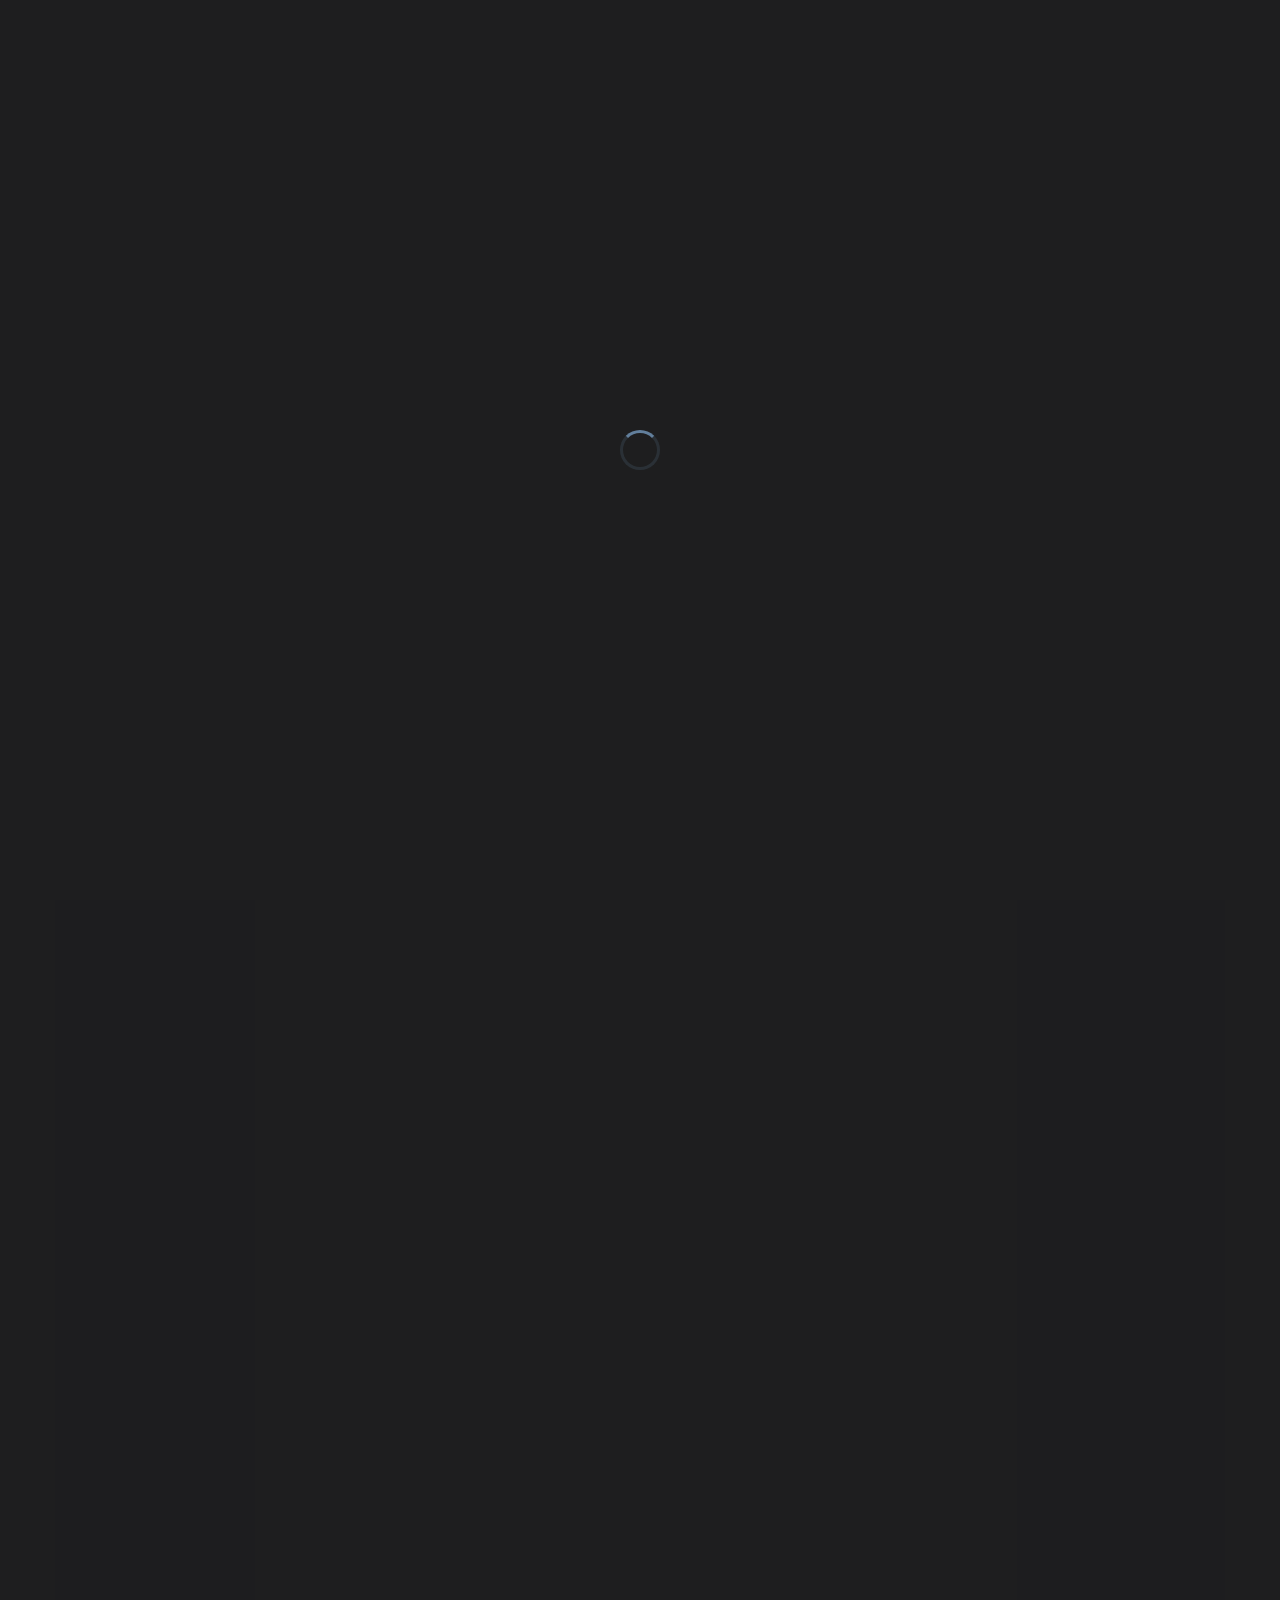
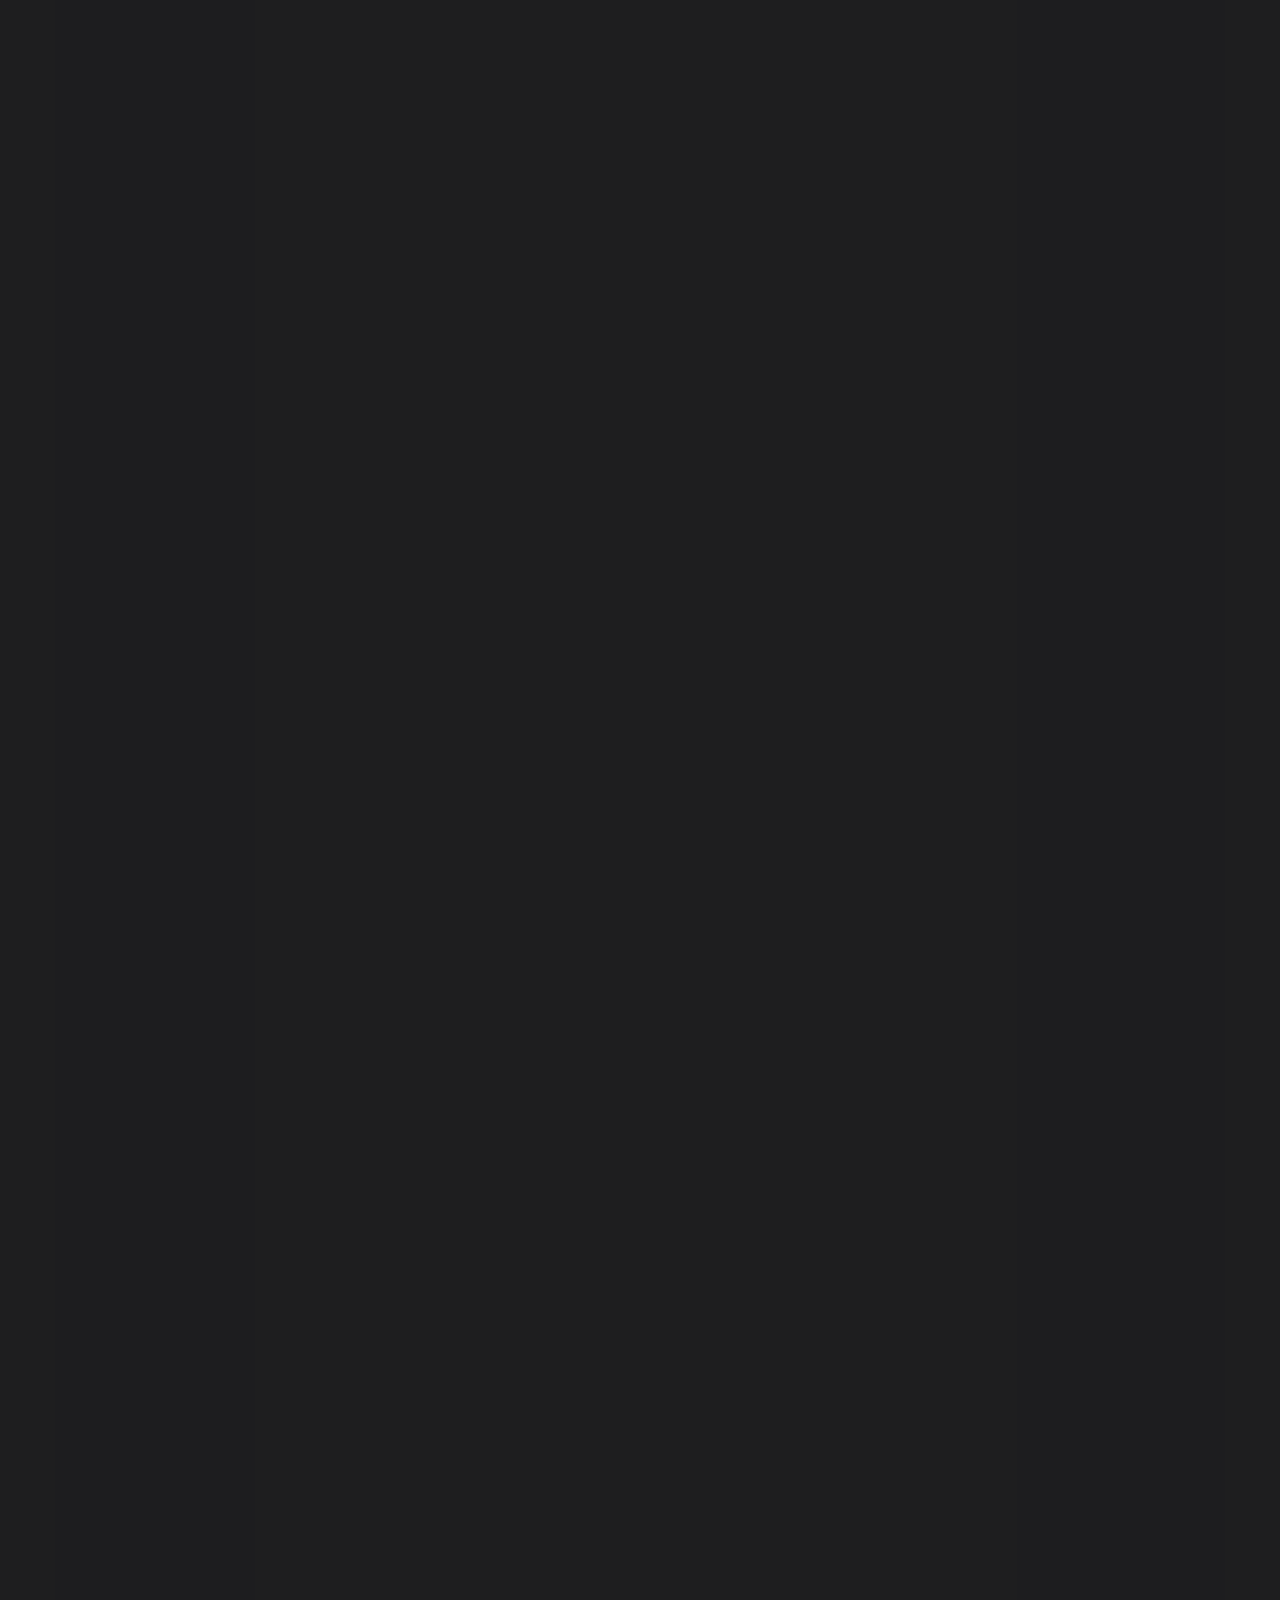
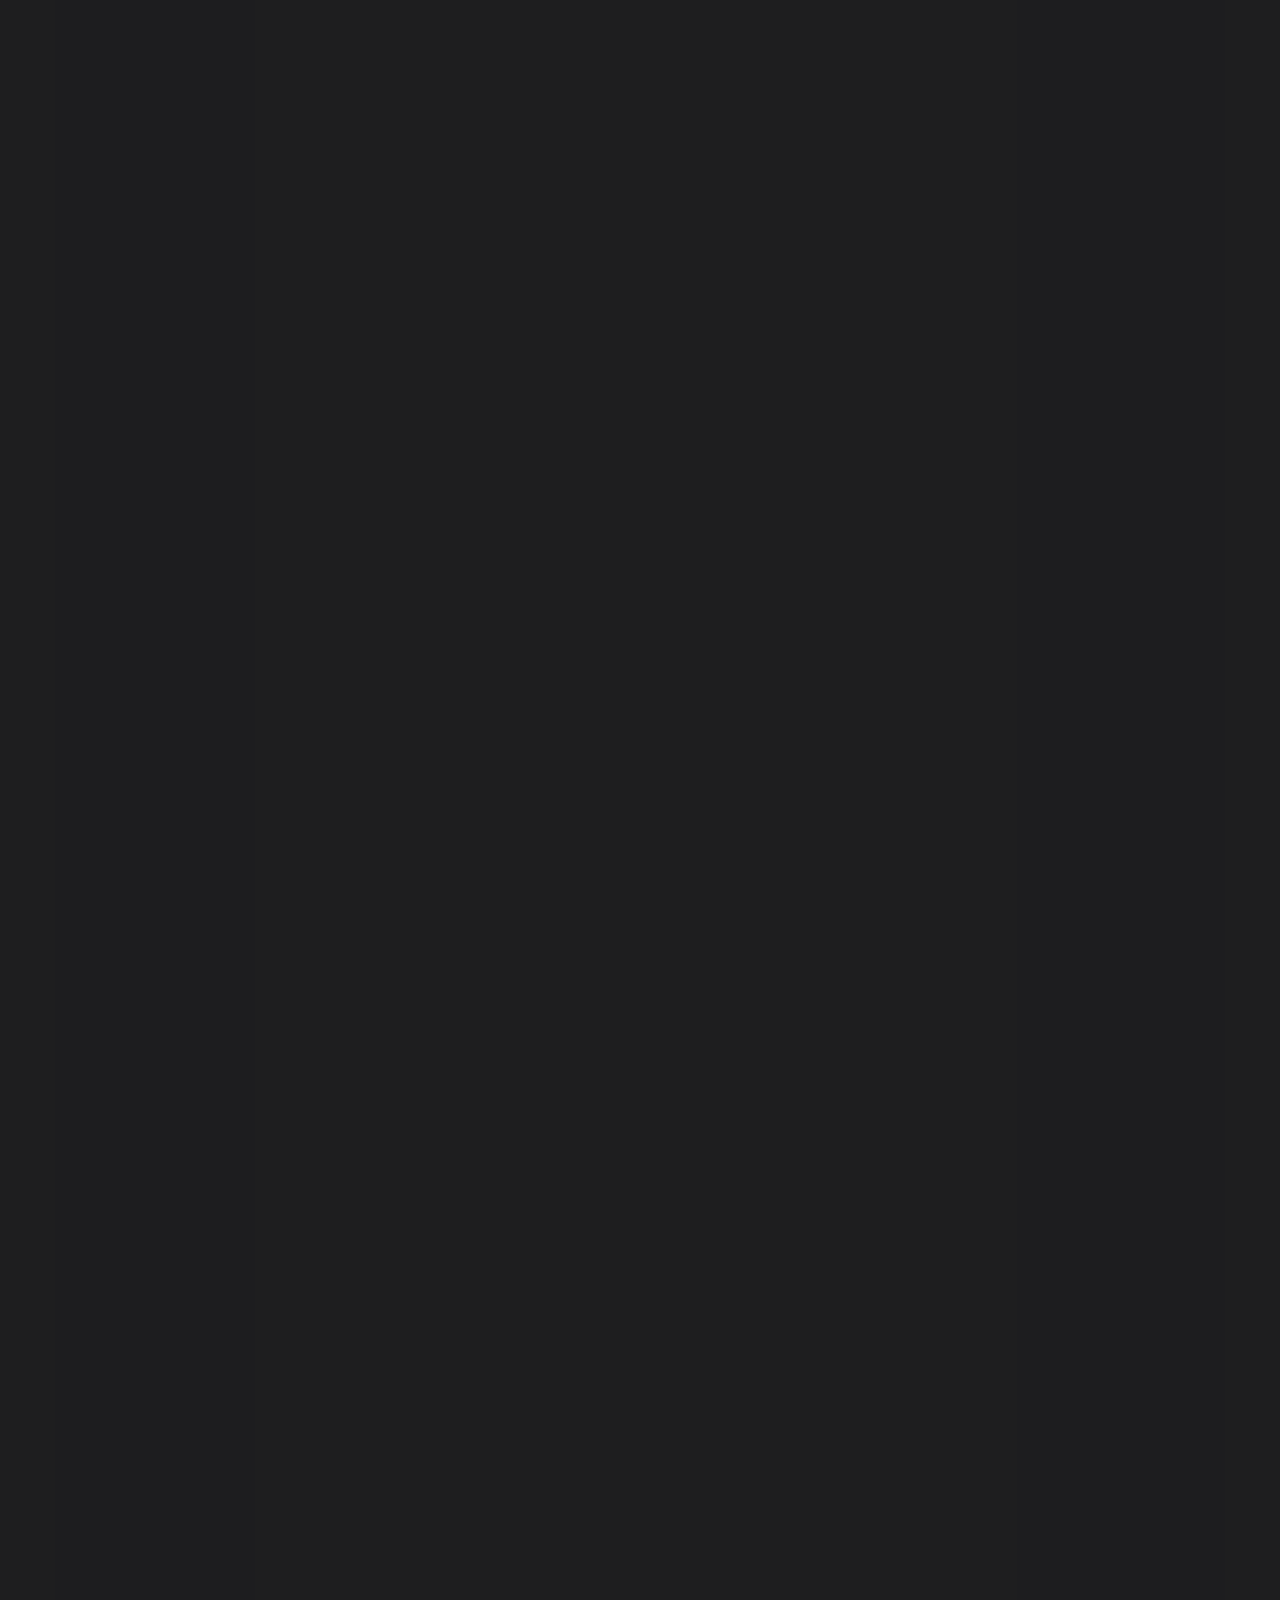
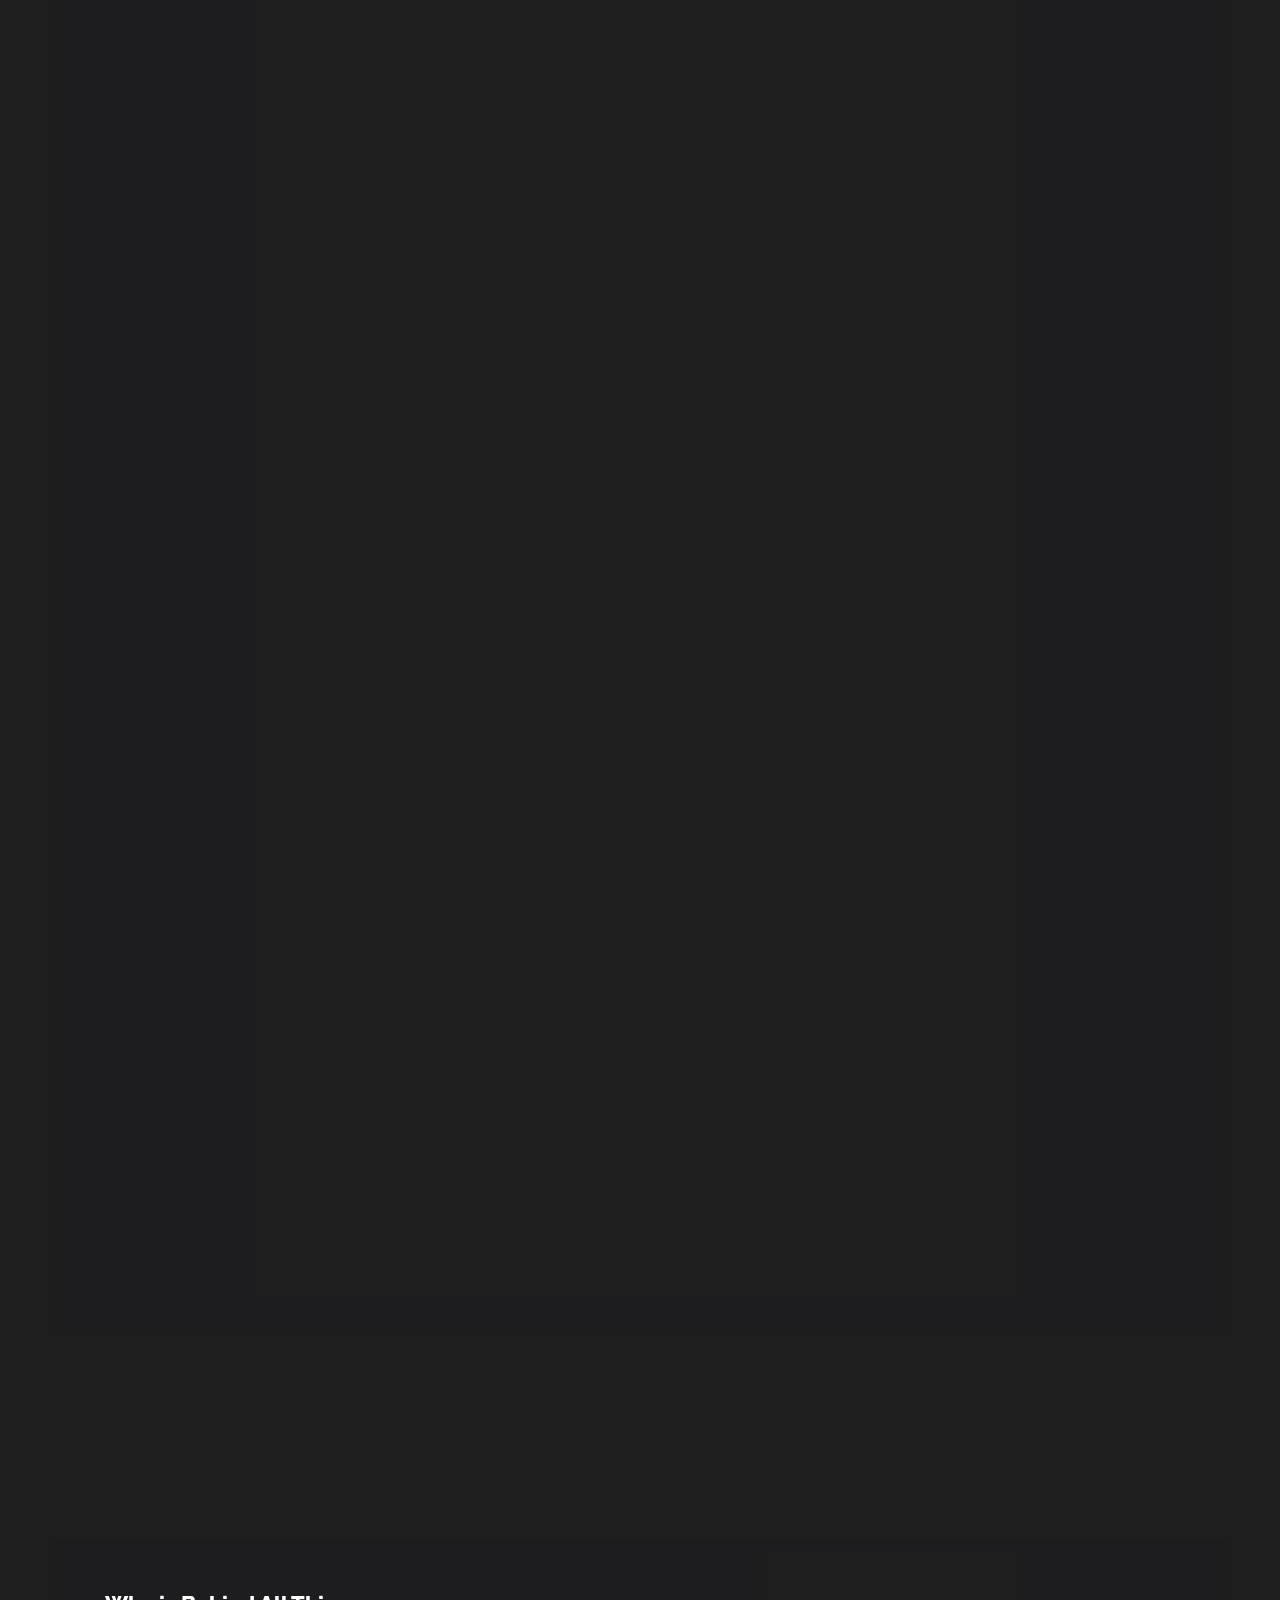
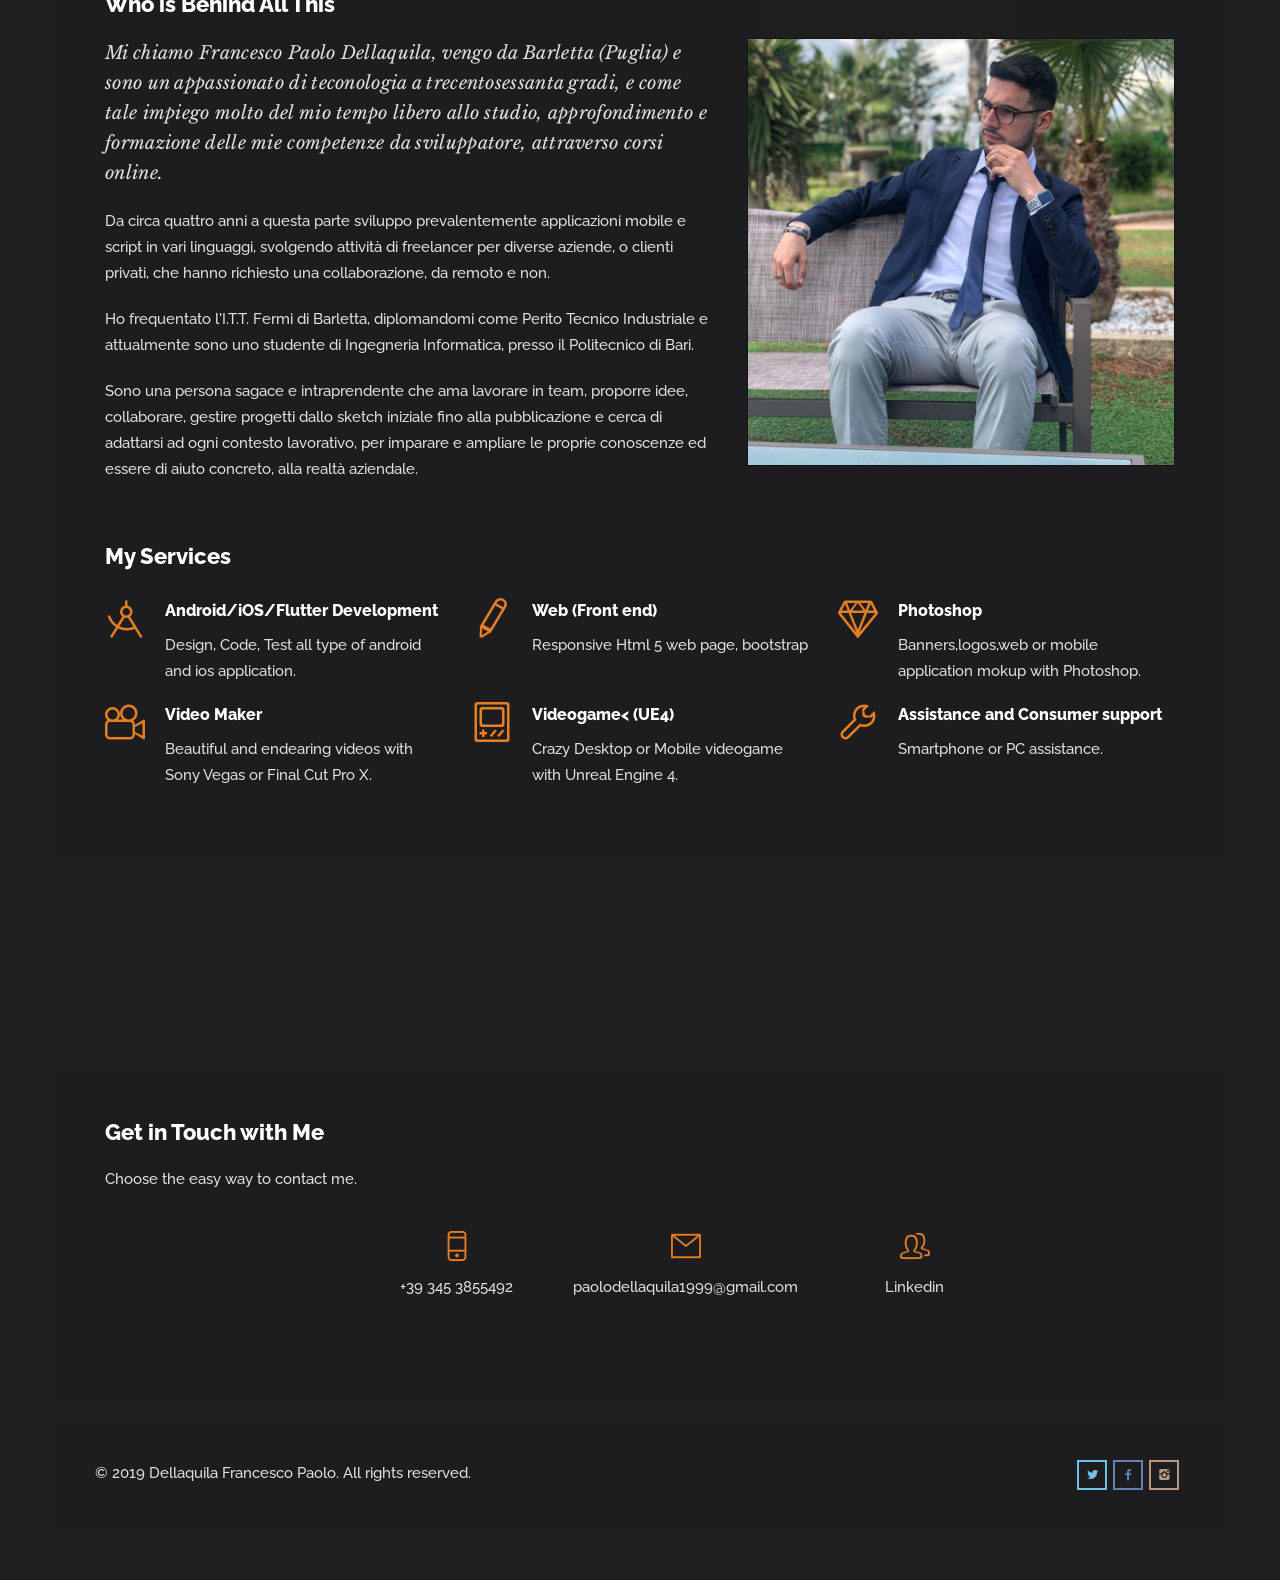
==== commit cf5520e5: "update website" ====
--- a/index.html
+++ b/index.html
@@ -280,14 +280,12 @@
           </div>
           <!-- /column -->
           <div class="col-md-7 col-md-pull-5 col-sm-12">
-            <p class="lead">Because only those who are crazy enough to think they can change the world really change it! - Steve Jobs</p>
-
-            <p>I'm Francesco Paolo Dellaquila, 20° years old appasionate developer, come from Barletta(IT), that love programming and technology. </p>
-            <p>I attend Polytechnic of Bari about information technology sector and in my free time, since 5 years, I develop Android/Ios native application, with Android Studio and Xcode Ide, C++ desktop or mobile videogame with Unreal Engine 4 IDE or any other type of program or scripts with Python, Php or Swift.</p>
-
-            <p> During this time, I had the opportunity to create applications for businesses and individuals through private jobs or school / work alternation.
-
-            <p> At the same thime I make many design about Web page, logos or banners with Photoshop and videos with Sony Vegas and Final Cut Pro X too.</p>
+            <p class="lead">Mi chiamo Francesco Paolo Dellaquila, vengo da Barletta (Puglia) e sono un appassionato di teconologia a trecentosessanta gradi, e come tale impiego molto del mio tempo libero allo studio, approfondimento e formazione delle mie competenze da sviluppatore, attraverso corsi online.</p>
+
+            <p>Da circa quattro anni a questa parte sviluppo prevalentemente applicazioni mobile e script in vari linguaggi, svolgendo attività di freelancer per diverse aziende, o clienti privati, che hanno richiesto una collaborazione, da remoto e non.</p>
+            <p>Ho frequentato l'I.T.T. Fermi di Barletta, diplomandomi come Perito Tecnico Industriale e attualmente sono uno studente di Ingegneria Informatica, presso il Politecnico di Bari.</p>
+
+            <p> Sono una persona sagace e intraprendente che ama lavorare in team, proporre idee, collaborare, gestire progetti dallo sketch iniziale fino alla pubblicazione e cerca di adattarsi ad ogni contesto lavorativo, per imparare e ampliare le proprie conoscenze ed essere di aiuto concreto, alla realtà aziendale.</p>
           </div>
           <!-- /column -->
         </div>
@@ -302,7 +300,7 @@
               <div class="icon"> <i class="budicon-compass icn"></i> </div>
               <!-- /.icon -->
               <div class="text">
-                <h5>Android/Ios Development</h5>
+                <h5>Android/iOS/Flutter Development</h5>
                 <p>Design, Code, Test all type of android and ios application.</p>
               </div>
               <!-- /.text --> 
@@ -312,8 +310,8 @@
               <div class="icon"> <i class="budicon-pencil-4 icn"></i> </div>
               <!-- /.icon -->
               <div class="text">
-                <h5>Web Design</h5>
-                <p>Responsive Html 5 web page, with framework too.</p>
+                <h5>Web (Front end)</h5>
+                <p>Responsive Html 5 web page, bootstrap</p>
               </div>
               <!-- /.text --> 
             </div>
@@ -322,7 +320,7 @@
               <div class="icon"> <i class="budicon-diamond icn"></i> </div>
               <!-- /.icon -->
               <div class="text">
-                <h5>Design</h5>
+                <h5>Photoshop</h5>
                 <p>Banners,logos,web or mobile application mokup with Photoshop.</p>
               </div>
               <!-- /.text --> 
@@ -343,7 +341,7 @@
               <div class="icon"> <i class="budicon-gameboy icn"></i> </div>
               <!-- /.icon -->
               <div class="text">
-                <h5>Videogame</h5>
+                <h5>Videogame< (UE4)</h5>
                 <p>Crazy Desktop or Mobile videogame with Unreal Engine 4.</p>
               </div>
               <!-- /.text --> 
@@ -353,7 +351,7 @@
               <div class="icon"> <i class="budicon-wrench icn"></i> </div>
               <!-- /.icon -->
               <div class="text">
-                <h5>Assistance</h5>
+                <h5>Assistance and Consumer support</h5>
                 <p>Smartphone or PC assistance.</p>
               </div>
               <!-- /.text --> 
@@ -376,11 +374,14 @@
         <div class="divide20"></div>
         <div class="row text-center services-2">
         <div class="col-md-3 col-sm-6"></div>
-          <div class="col-md-3 col-sm-6"> <i class="budicon-mobile"></i>
-            <p>+39 3453855492 </p>
+          <div class="col-md-2 col-sm-6"> <i class="budicon-mobile"></i>
+            <p><a class="nocolor" href="tel:3453855492">+39 345 3855492</a></p>
           </div>
           <div class="col-md-3 col-sm-6"> <i class="budicon-mail"></i>
-            <p> <a class="nocolor" href="mailto:#">paolodellaquila1999@gmail.com</a></p>
+            <p> <a class="nocolor" href="mailto:paolodellaquila1999@gmail.com">paolodellaquila1999@gmail.com</a></p>
+          </div>
+          <div class="col-md-2 col-sm-6"> <i class="budicon-authors"></i>
+            <p><a class="nocolor" href="https://www.linkedin.com/in/francesco-paolo-dellaquila-99632713b/">Linkedin</a></p>
           </div>
         </div>
         <!-- /.services-2 -->
@@ -392,7 +393,7 @@
     <!-- /#contact -->
     
     <footer class="footer box">
-      <p class="pull-left">© 2017 Dellaquila Francesco Paolo. All rights reserved.
+      <p class="pull-left">© 2019 Dellaquila Francesco Paolo. All rights reserved.
       <ul class="social pull-right">
         <li><a href="https://twitter.com/PaoloDellaquila"><i class="icon-s-twitter"></i></a></li>
         <li><a href="https://www.facebook.com/francescopaolo.dellaquila"><i class="icon-s-facebook"></i></a></li>
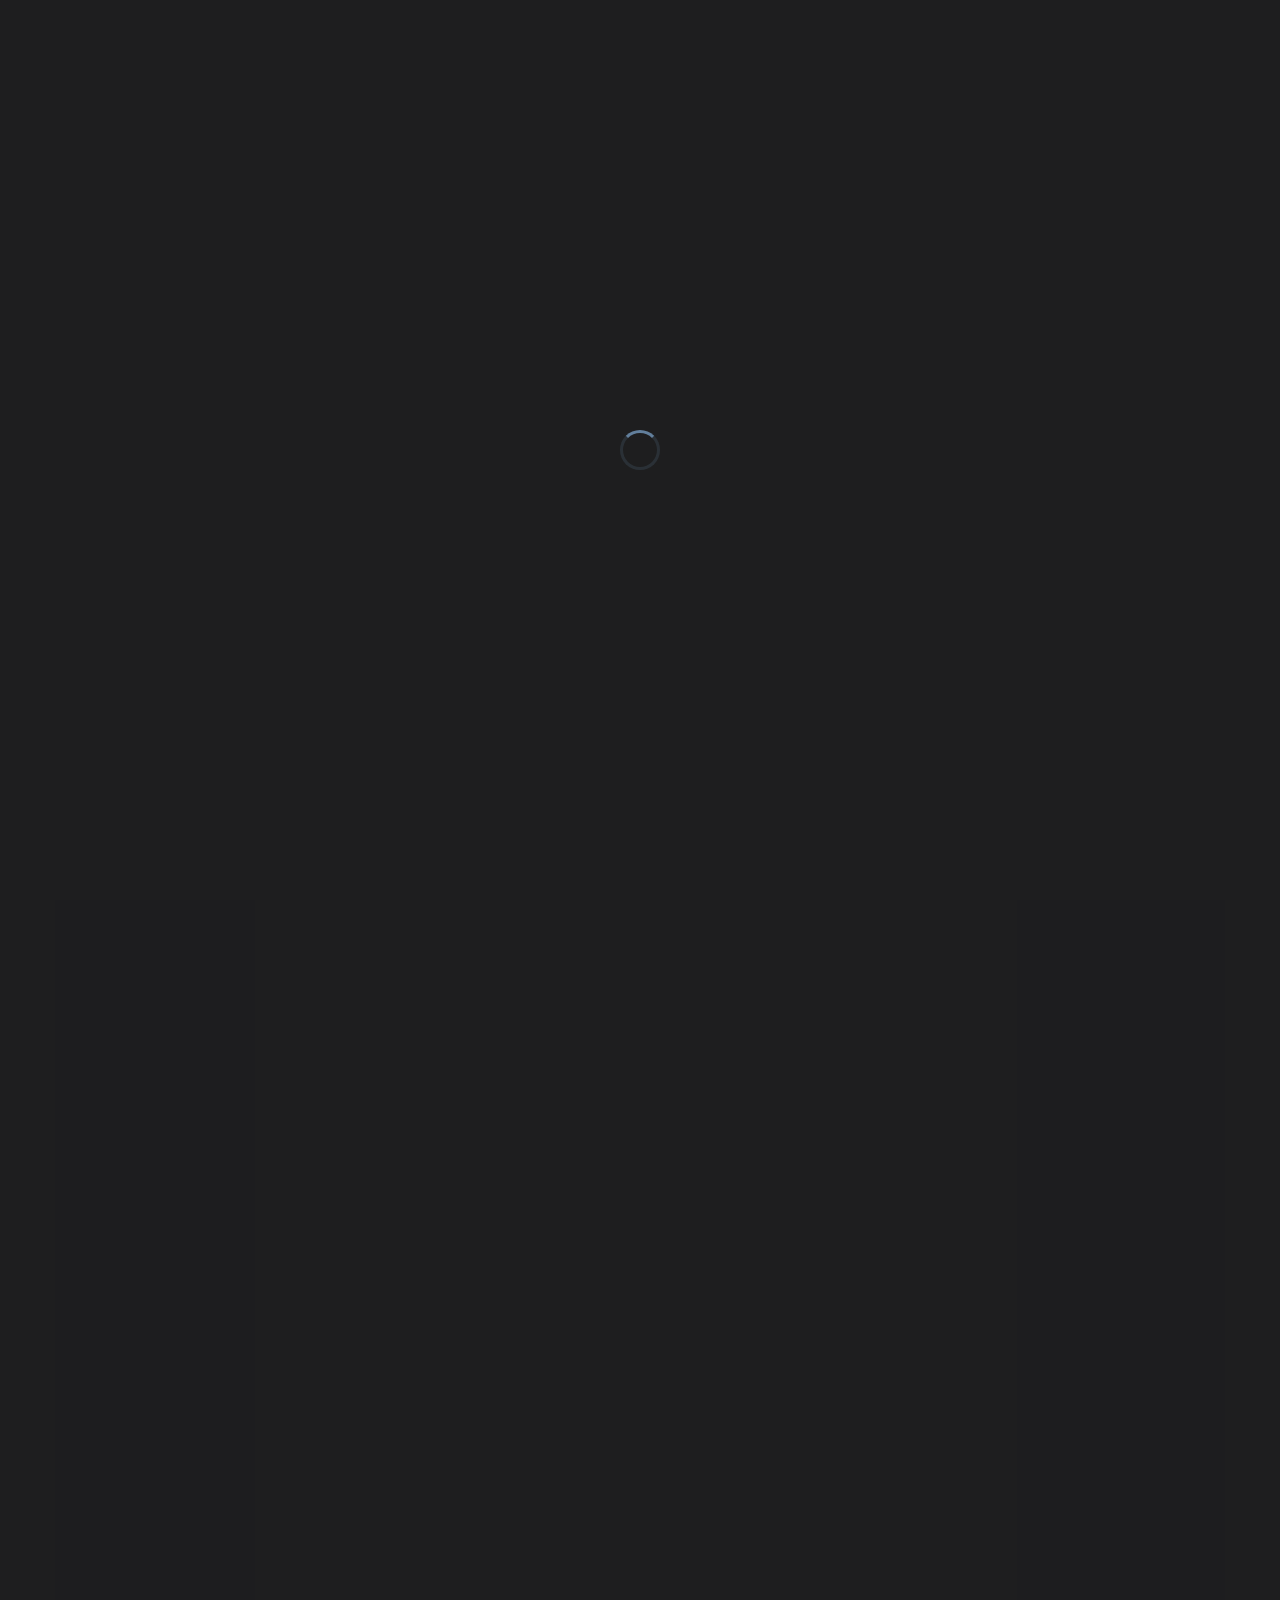
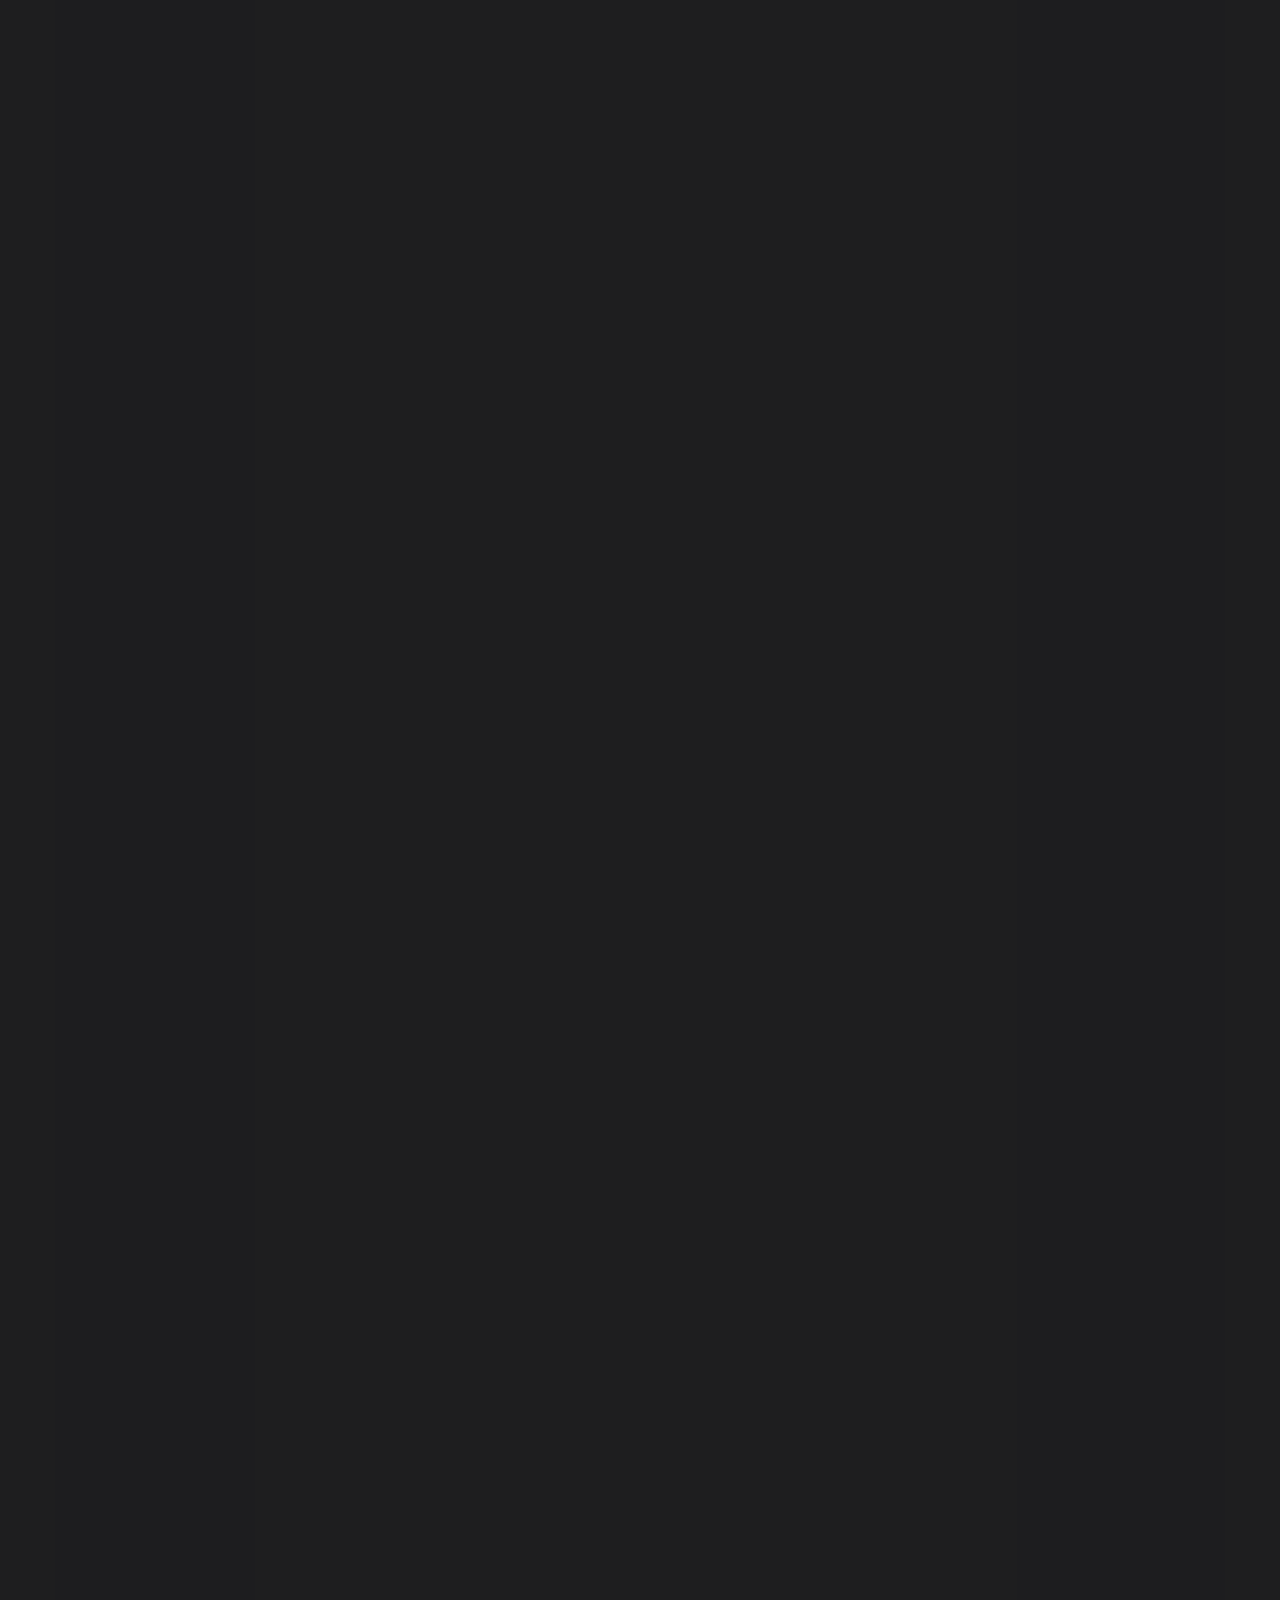
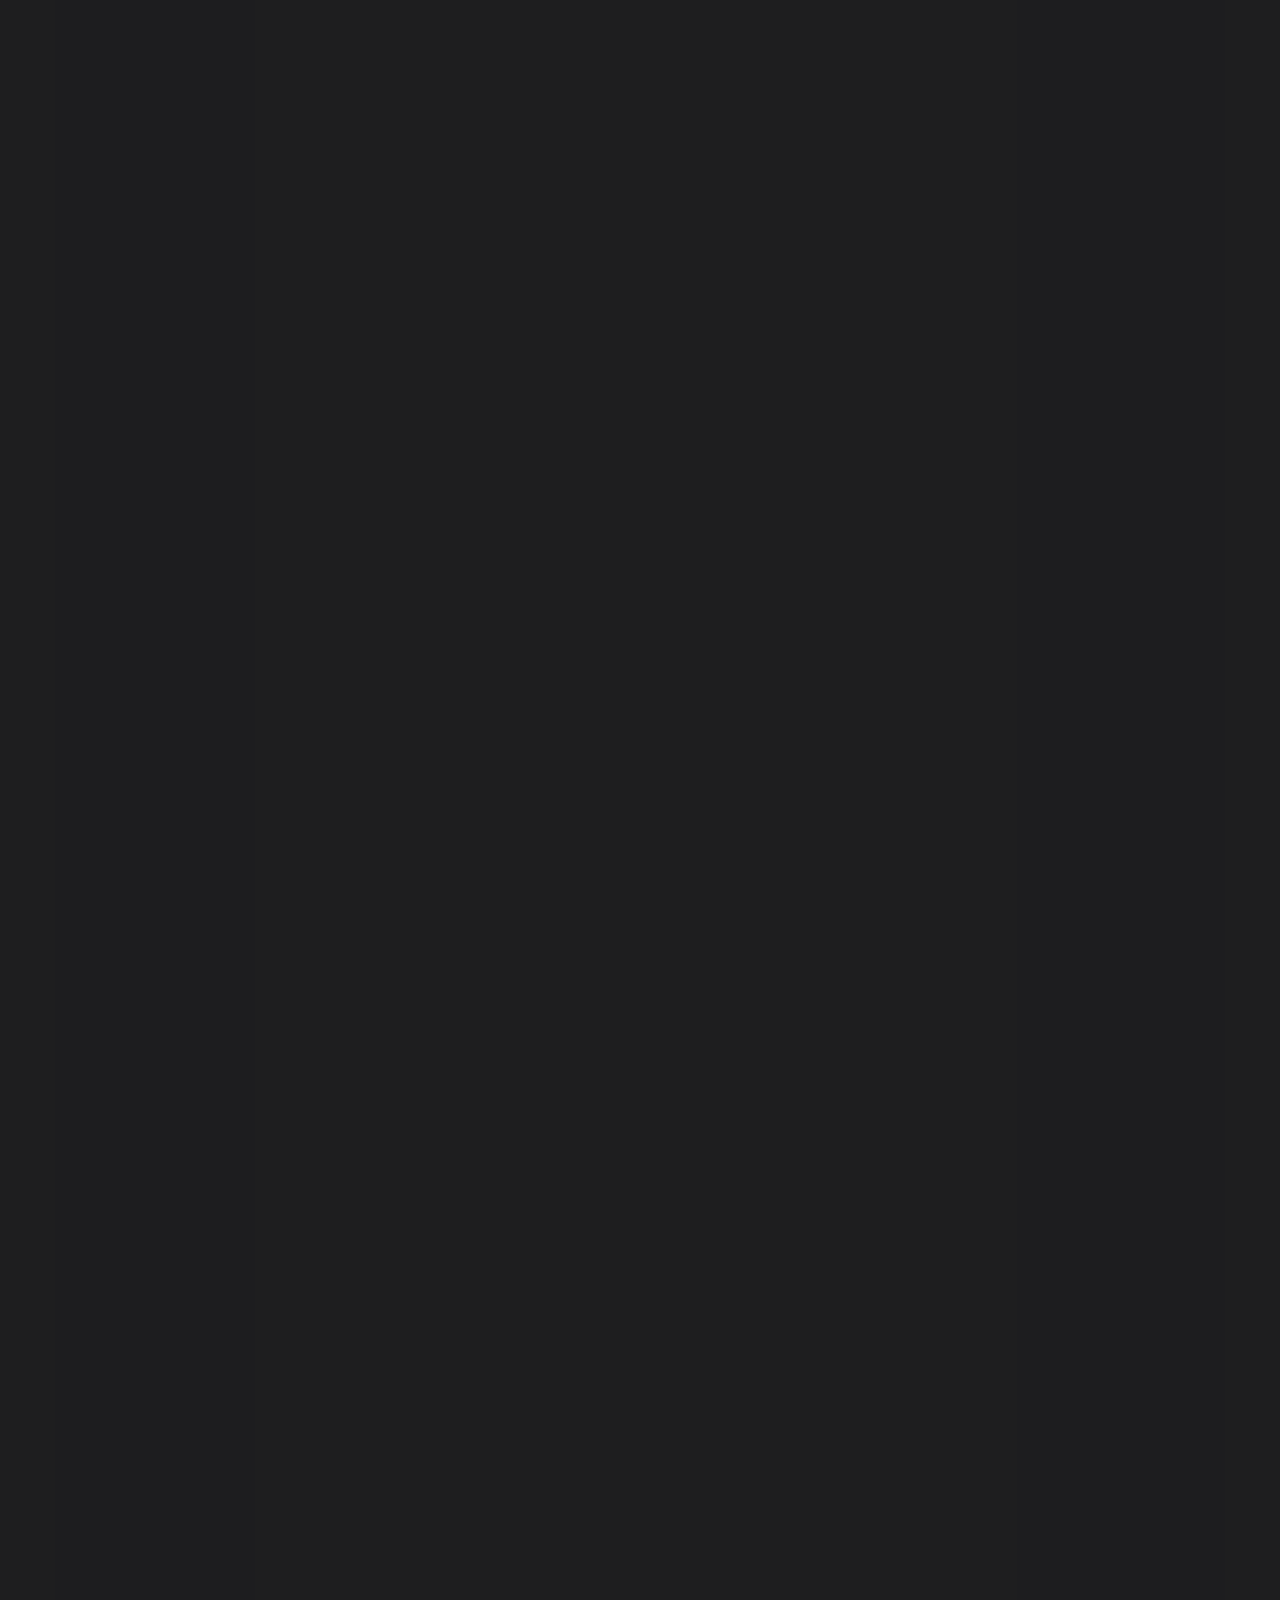
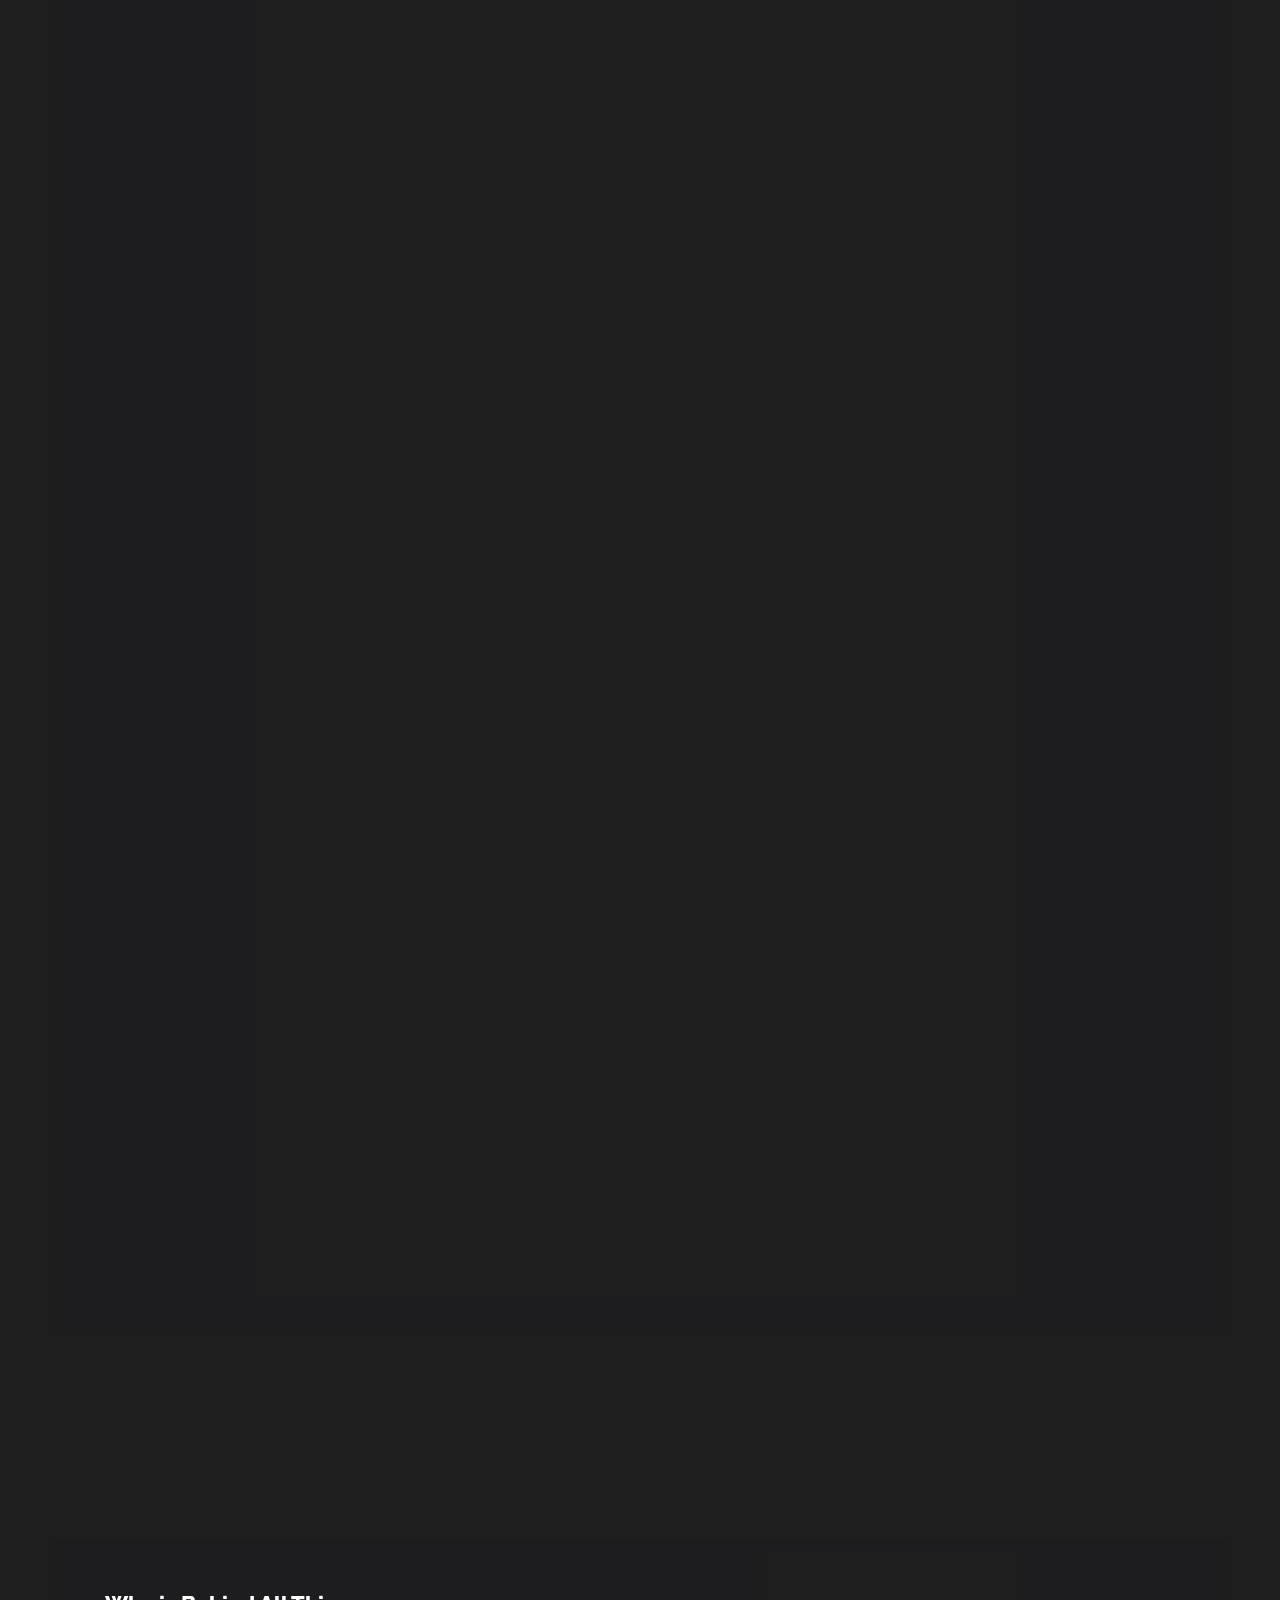
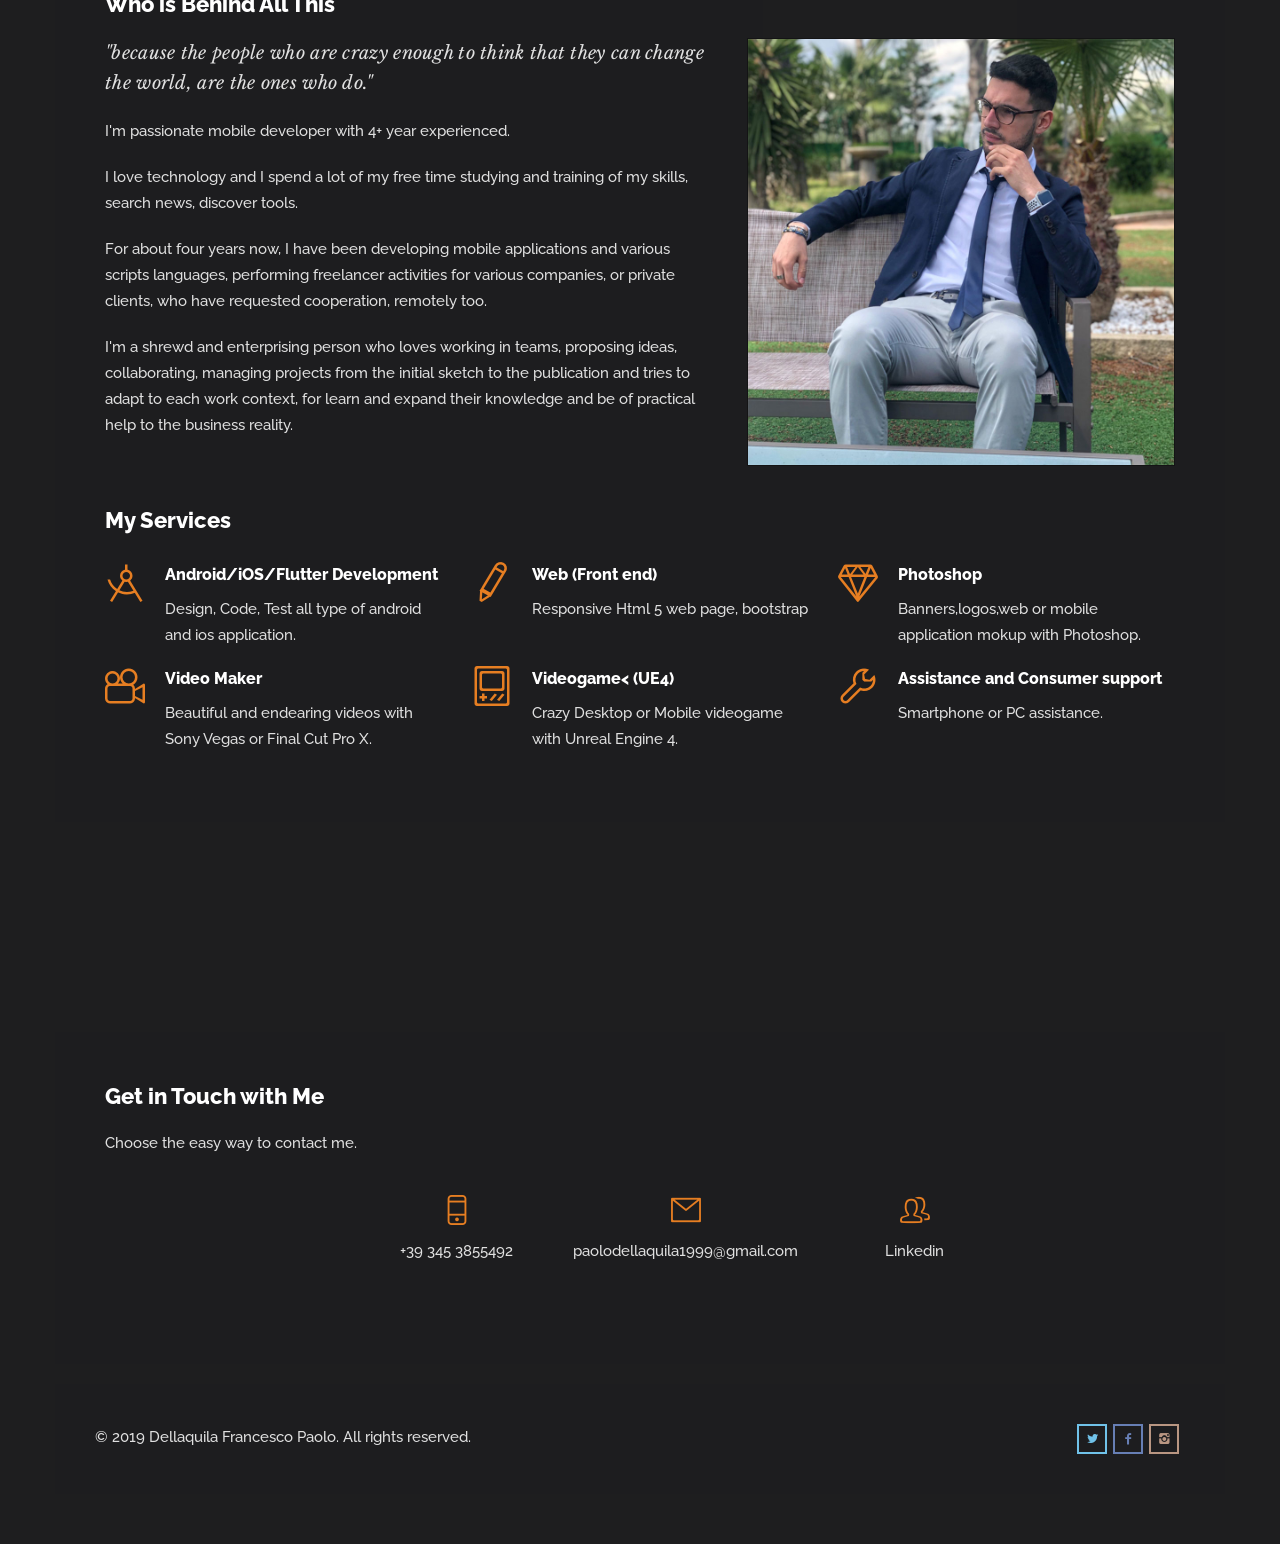
==== commit 0b2e45bd: "chage language to EN" ====
--- a/index.html
+++ b/index.html
@@ -280,12 +280,13 @@
           </div>
           <!-- /column -->
           <div class="col-md-7 col-md-pull-5 col-sm-12">
-            <p class="lead">Mi chiamo Francesco Paolo Dellaquila, vengo da Barletta (Puglia) e sono un appassionato di teconologia a trecentosessanta gradi, e come tale impiego molto del mio tempo libero allo studio, approfondimento e formazione delle mie competenze da sviluppatore, attraverso corsi online.</p>
-
-            <p>Da circa quattro anni a questa parte sviluppo prevalentemente applicazioni mobile e script in vari linguaggi, svolgendo attività di freelancer per diverse aziende, o clienti privati, che hanno richiesto una collaborazione, da remoto e non.</p>
-            <p>Ho frequentato l'I.T.T. Fermi di Barletta, diplomandomi come Perito Tecnico Industriale e attualmente sono uno studente di Ingegneria Informatica, presso il Politecnico di Bari.</p>
-
-            <p> Sono una persona sagace e intraprendente che ama lavorare in team, proporre idee, collaborare, gestire progetti dallo sketch iniziale fino alla pubblicazione e cerca di adattarsi ad ogni contesto lavorativo, per imparare e ampliare le proprie conoscenze ed essere di aiuto concreto, alla realtà aziendale.</p>
+            <p class="lead">"because the people who are crazy enough to think that they can change the world, are the ones who do."</p>
+
+            <p>I'm passionate mobile developer with 4+ year experienced.</p>
+            <p>I love technology and I spend a lot of my free time studying and training of my skills, search news, discover tools.</p>
+
+            <p>For about four years now, I have been developing mobile applications and various scripts languages, performing freelancer activities for various companies, or private clients, who have requested cooperation, remotely too.</p>
+            <p>I'm a shrewd and enterprising person who loves working in teams, proposing ideas, collaborating, managing projects from the initial sketch to the publication and tries to adapt to each work context, for learn and expand their knowledge and be of practical help to the business reality.</p>
           </div>
           <!-- /column -->
         </div>
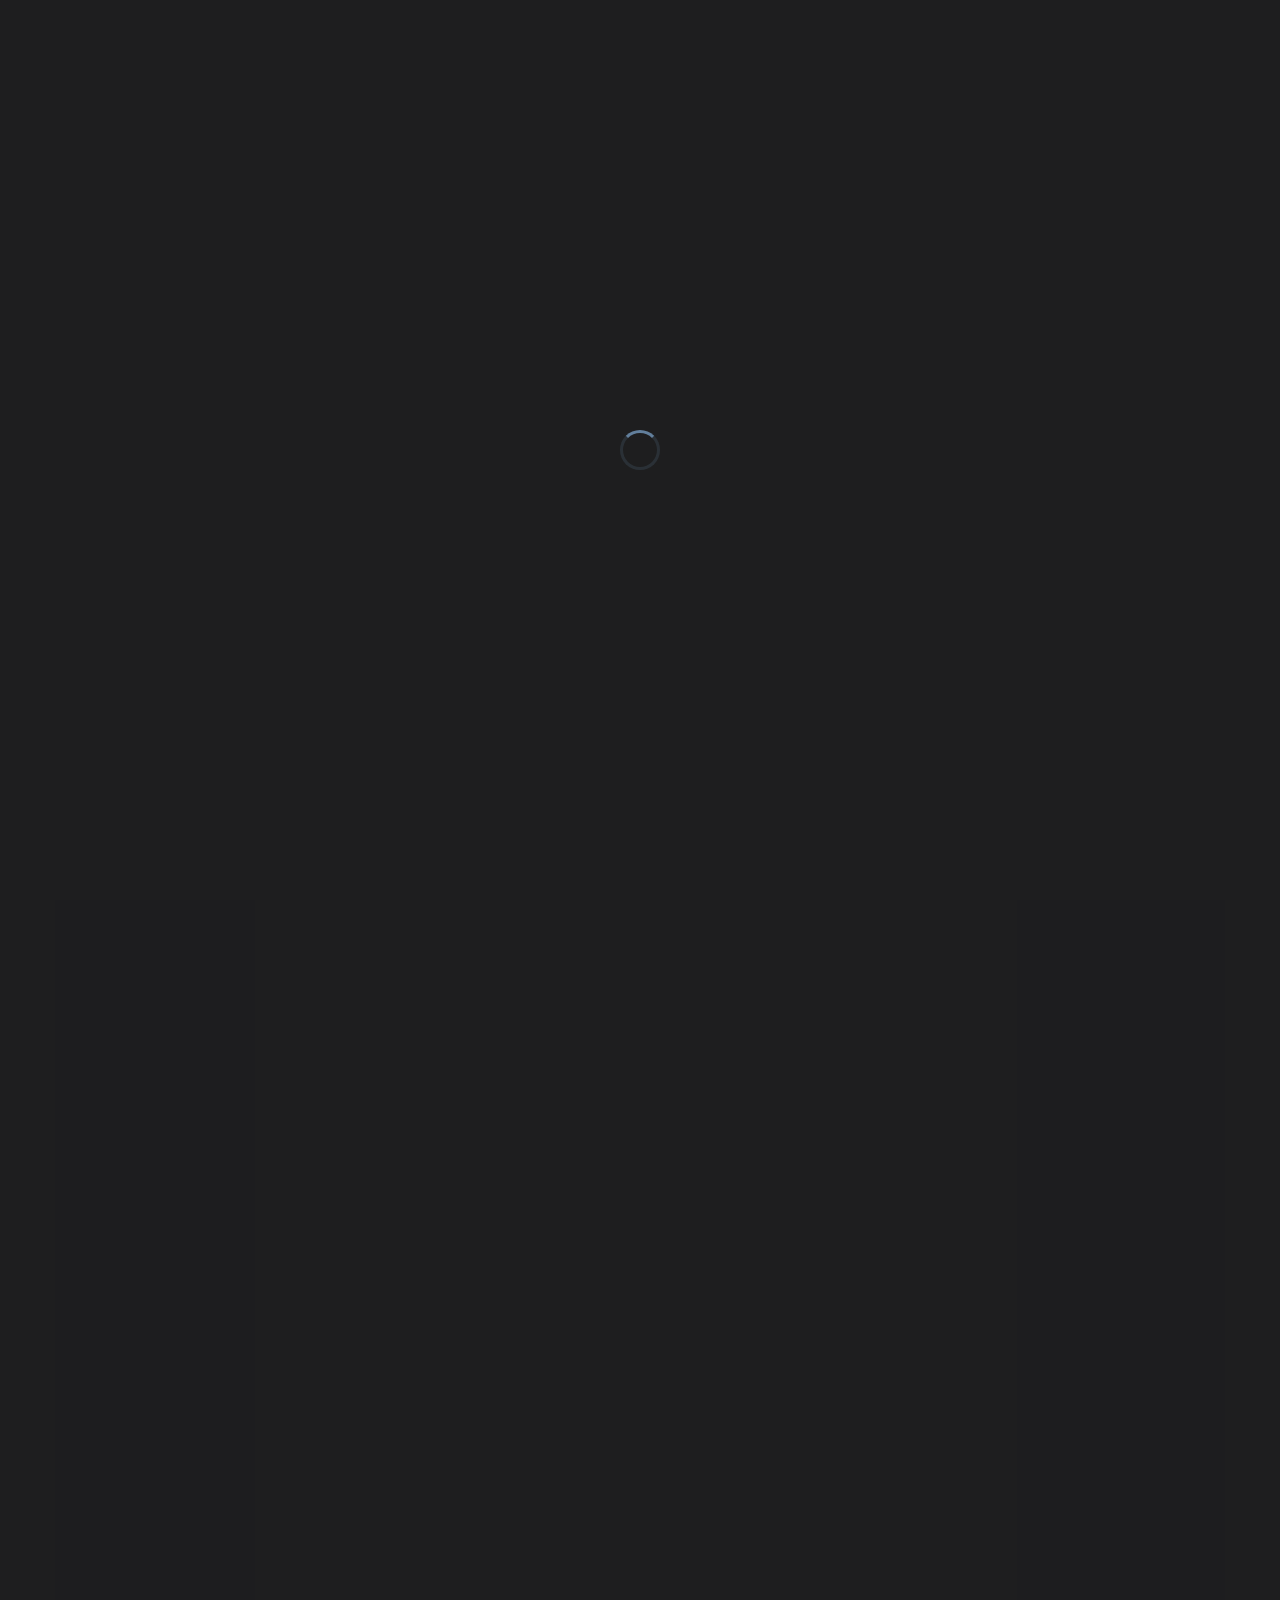
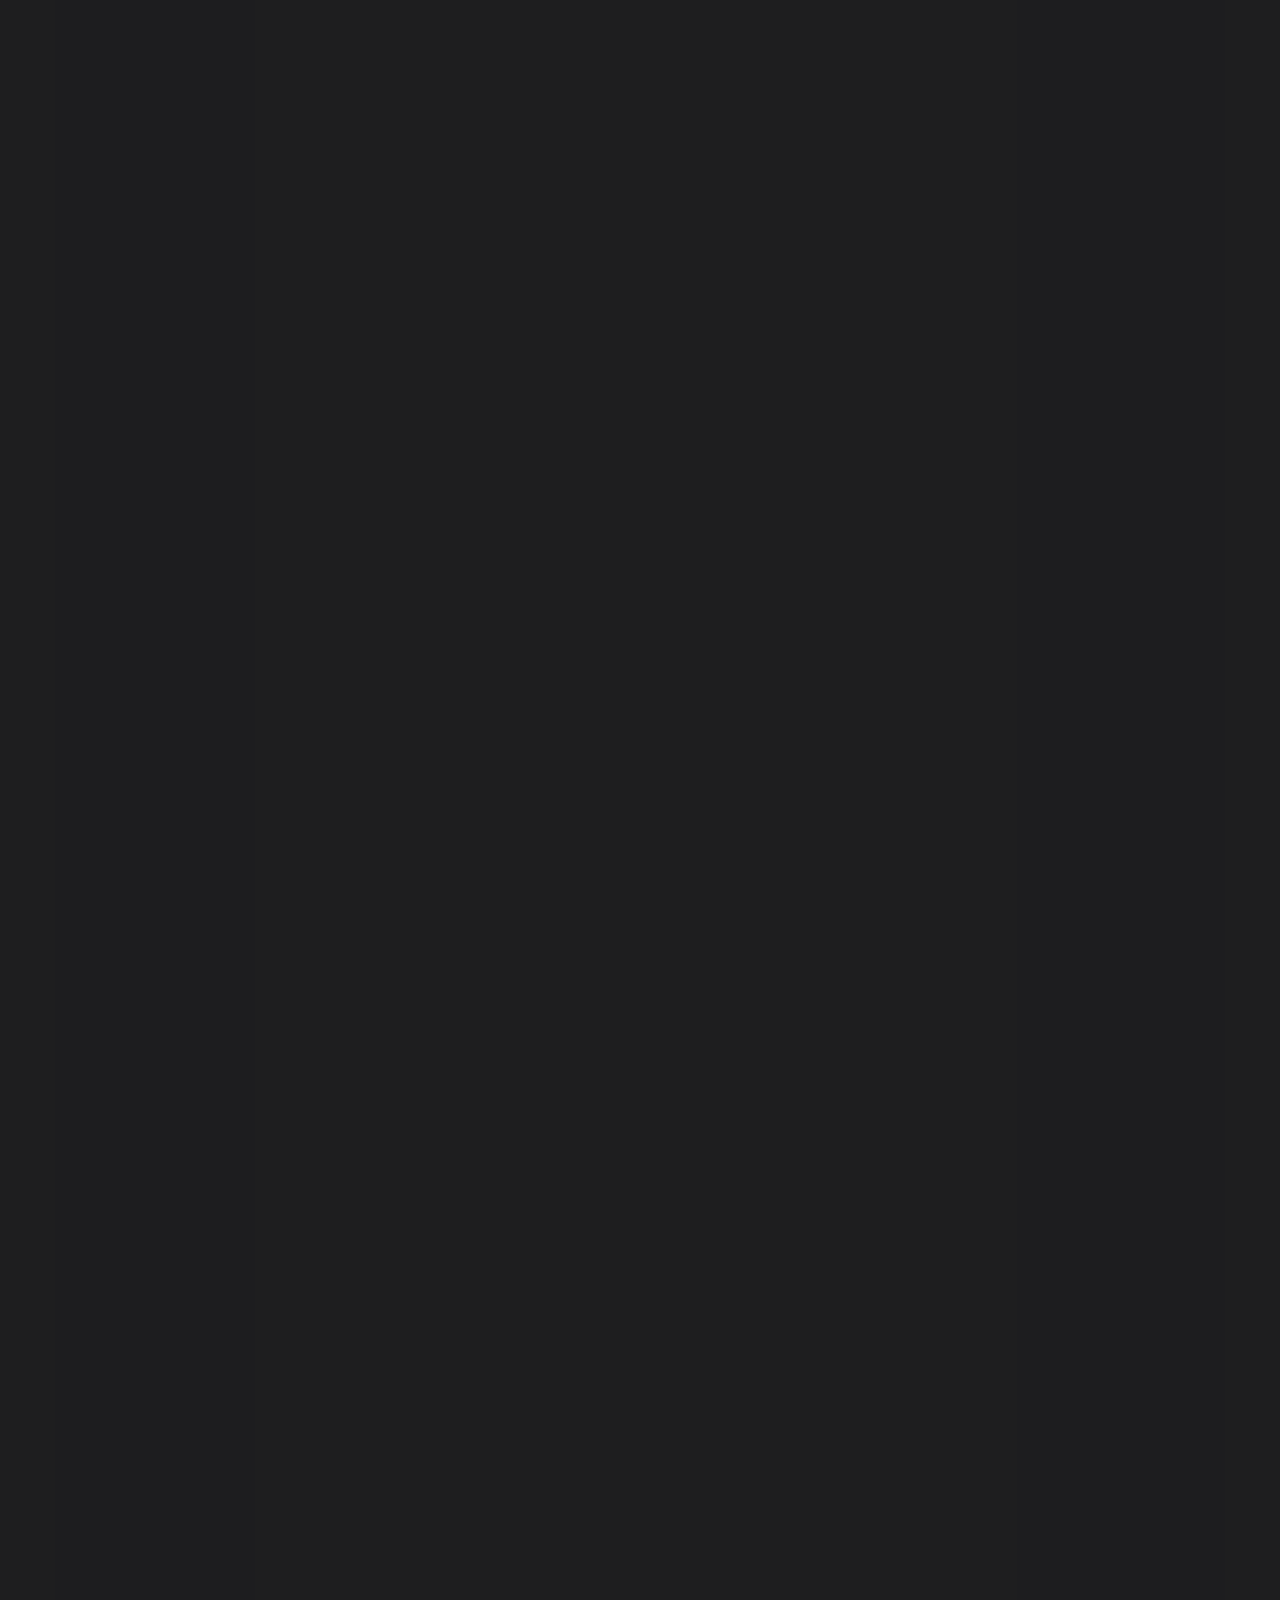
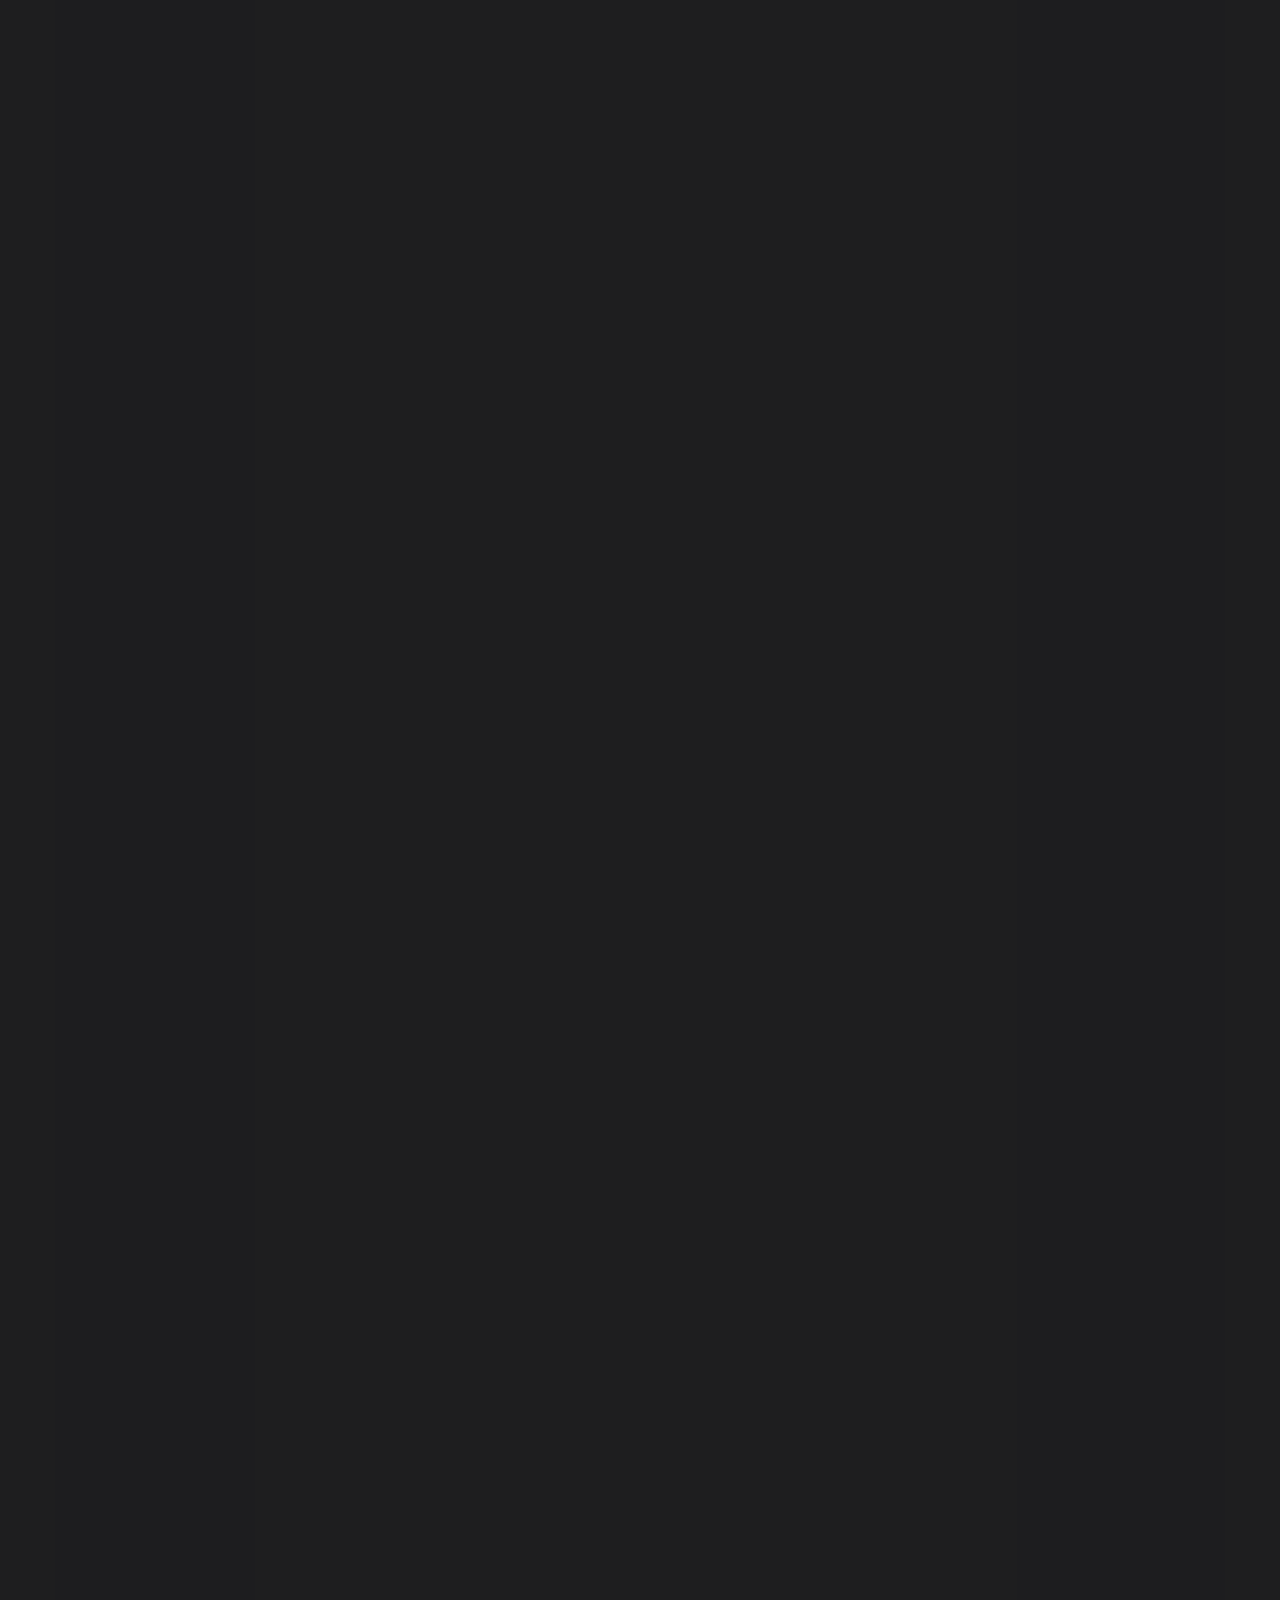
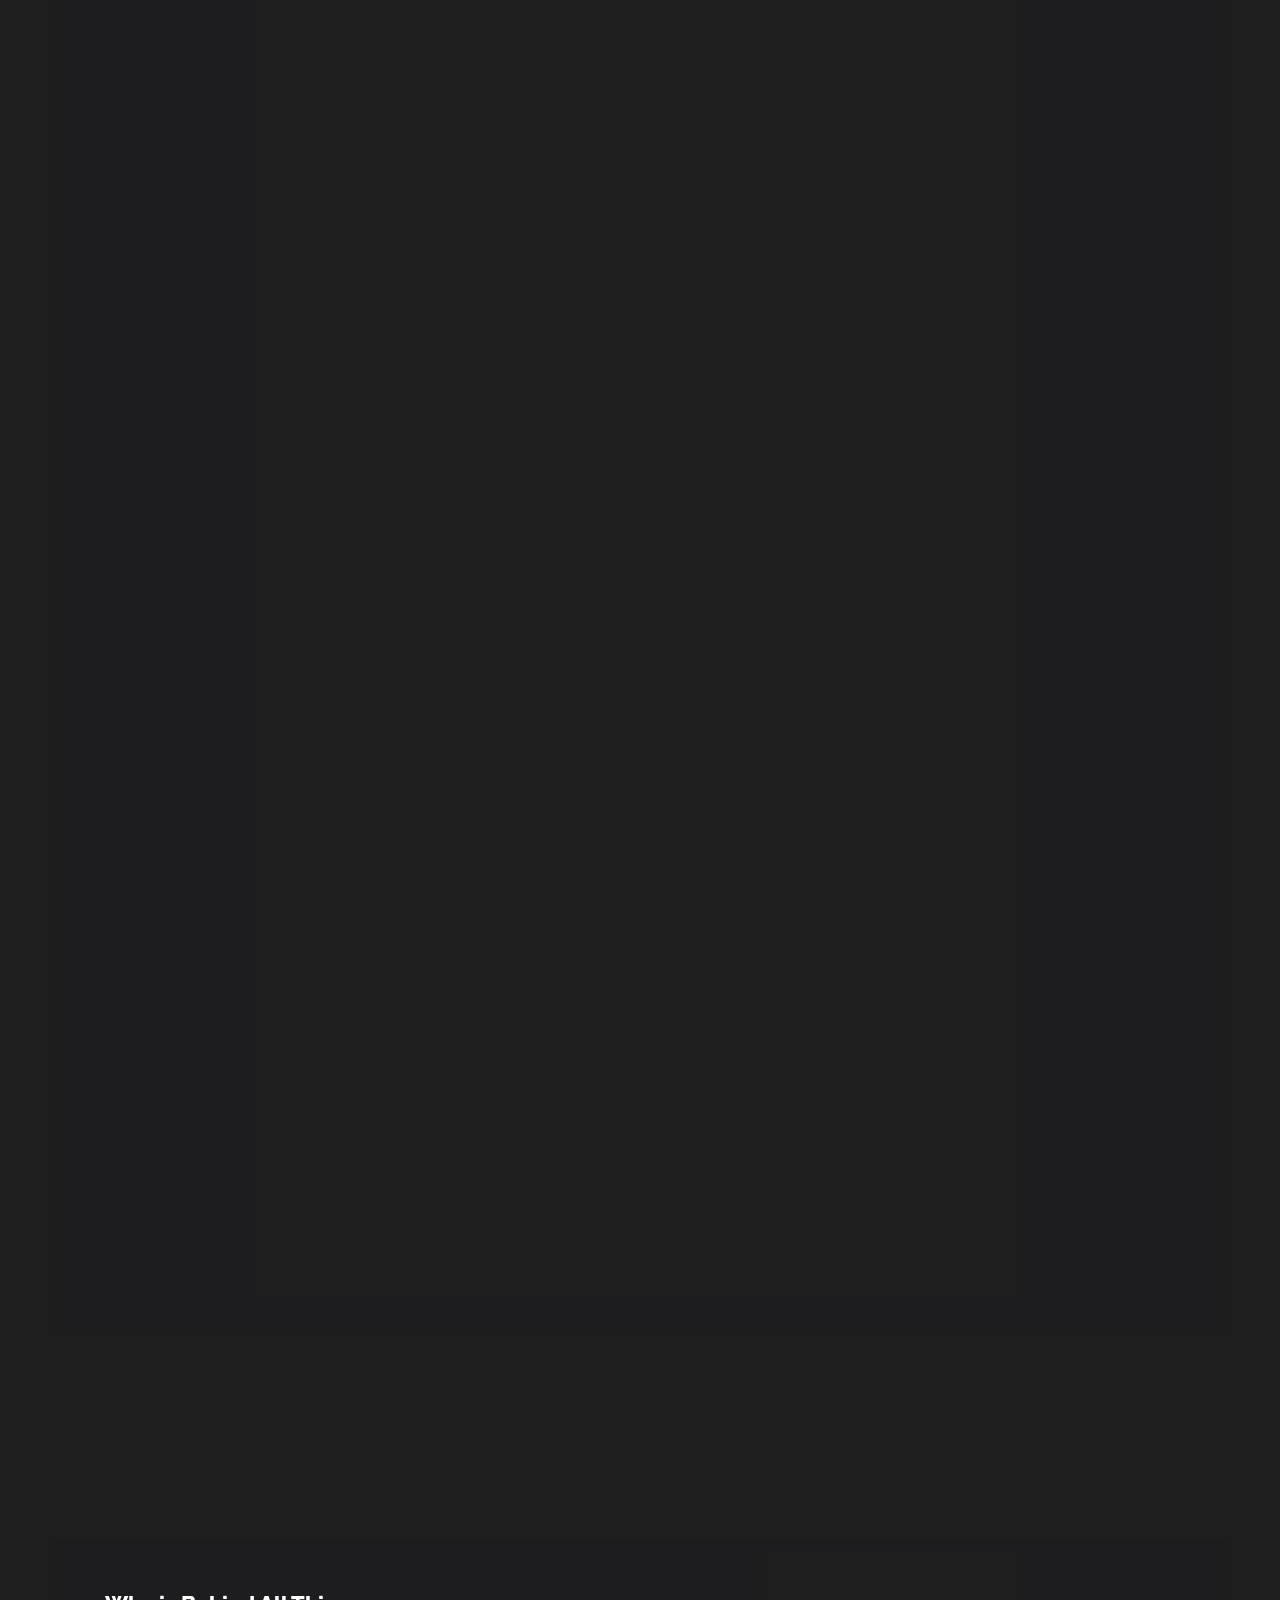
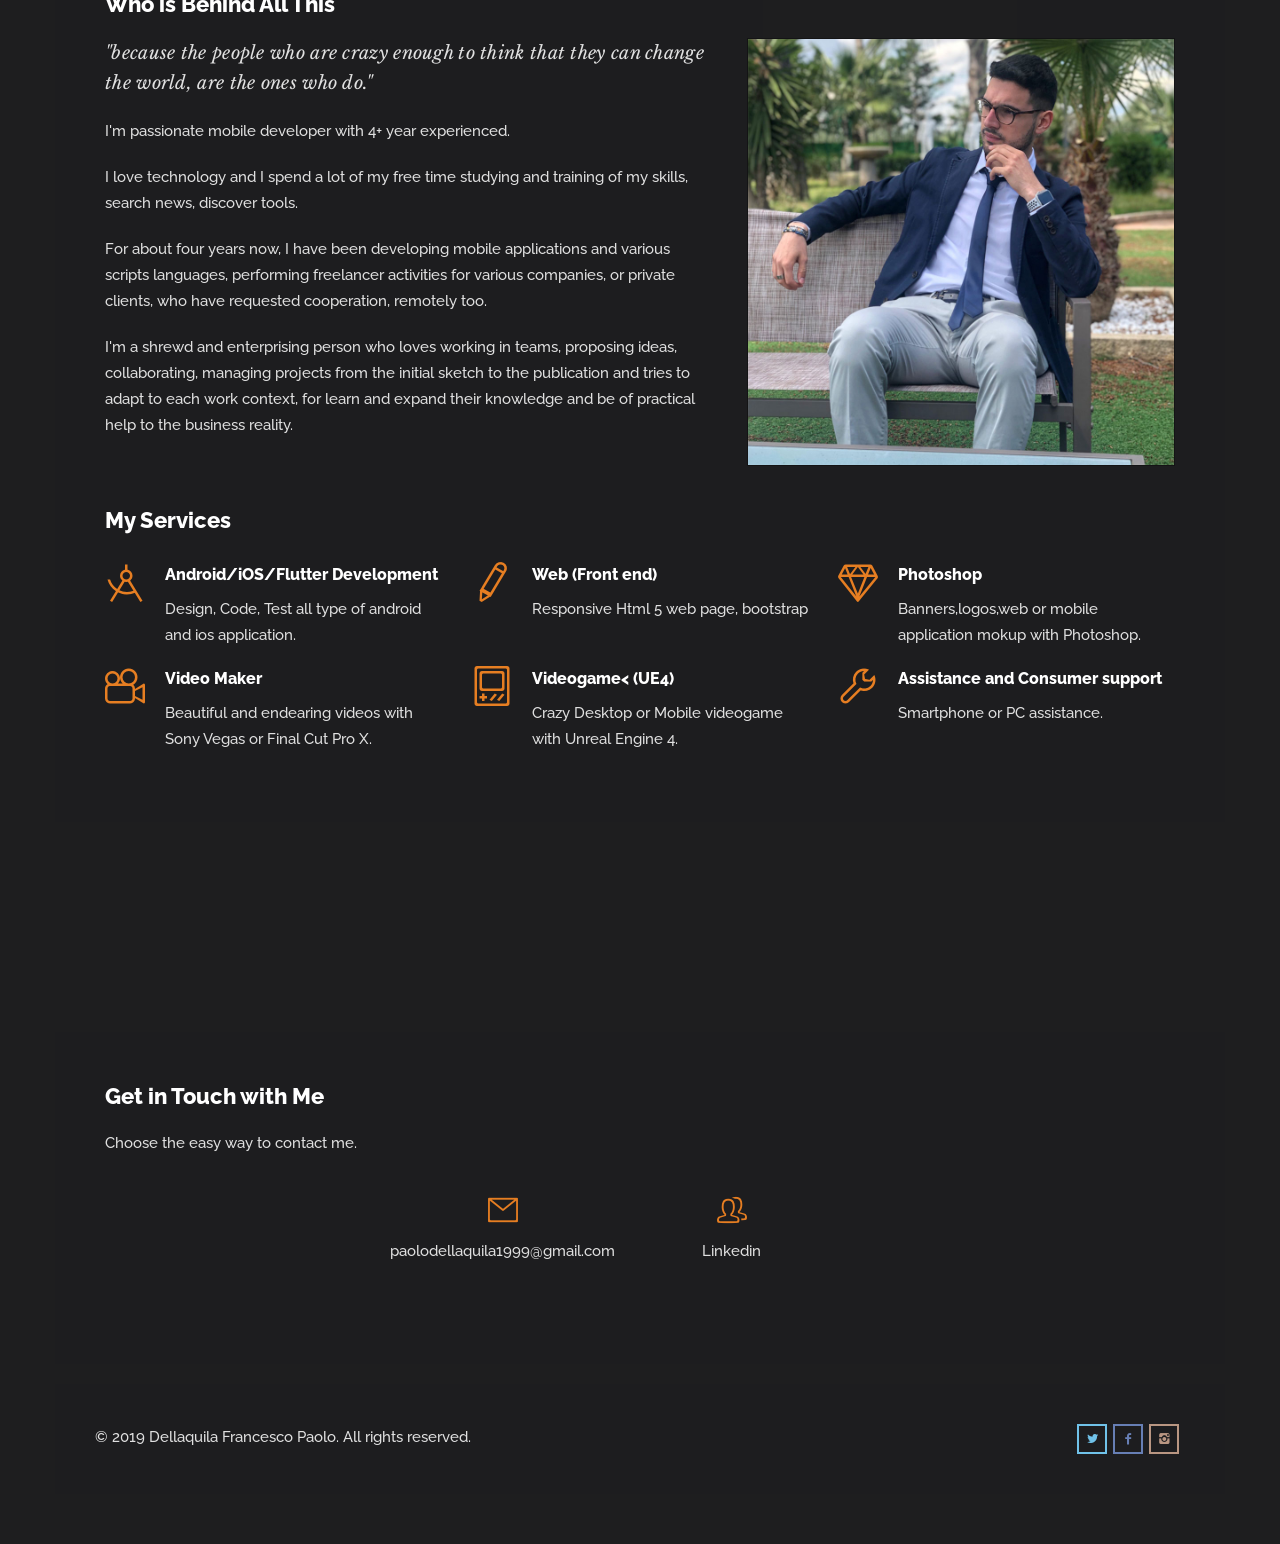
==== commit 19db8712: "Update index.html" ====
--- a/index.html
+++ b/index.html
@@ -375,9 +375,6 @@
         <div class="divide20"></div>
         <div class="row text-center services-2">
         <div class="col-md-3 col-sm-6"></div>
-          <div class="col-md-2 col-sm-6"> <i class="budicon-mobile"></i>
-            <p><a class="nocolor" href="tel:3453855492">+39 345 3855492</a></p>
-          </div>
           <div class="col-md-3 col-sm-6"> <i class="budicon-mail"></i>
             <p> <a class="nocolor" href="mailto:paolodellaquila1999@gmail.com">paolodellaquila1999@gmail.com</a></p>
           </div>
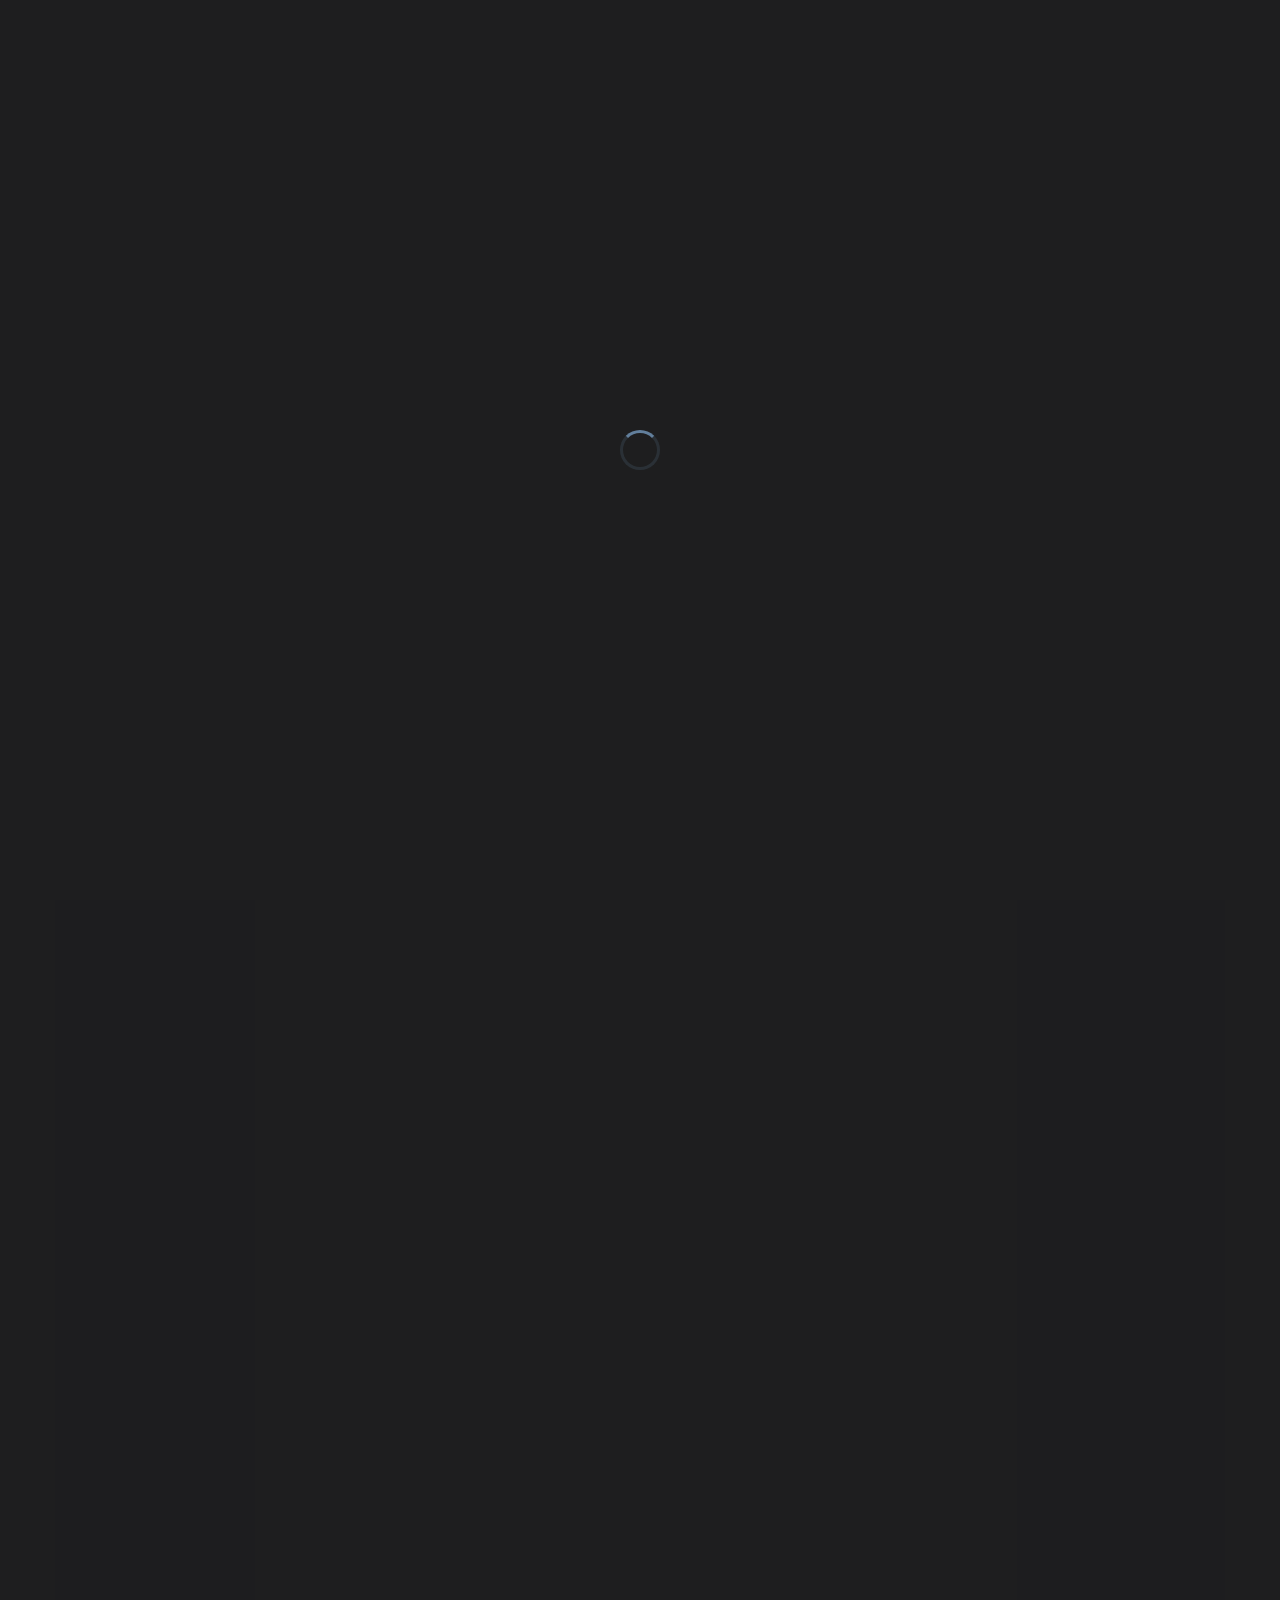
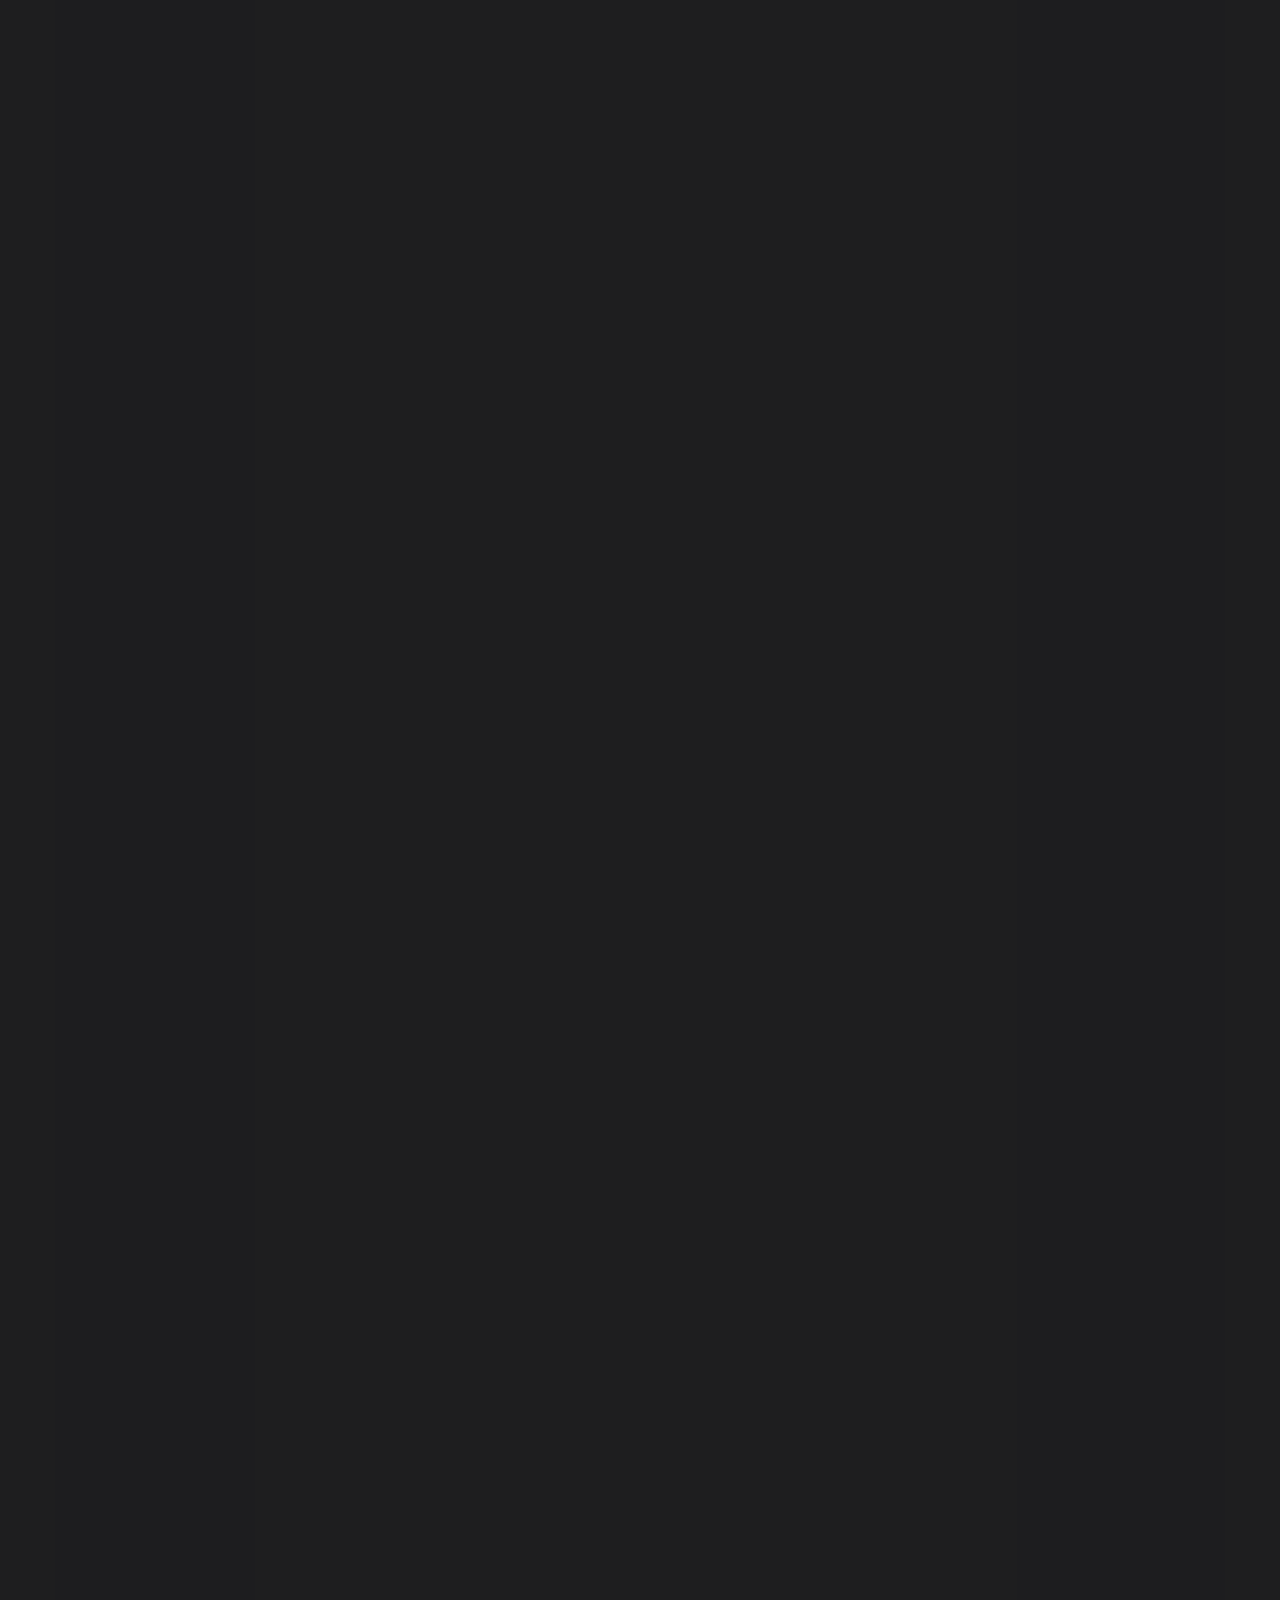
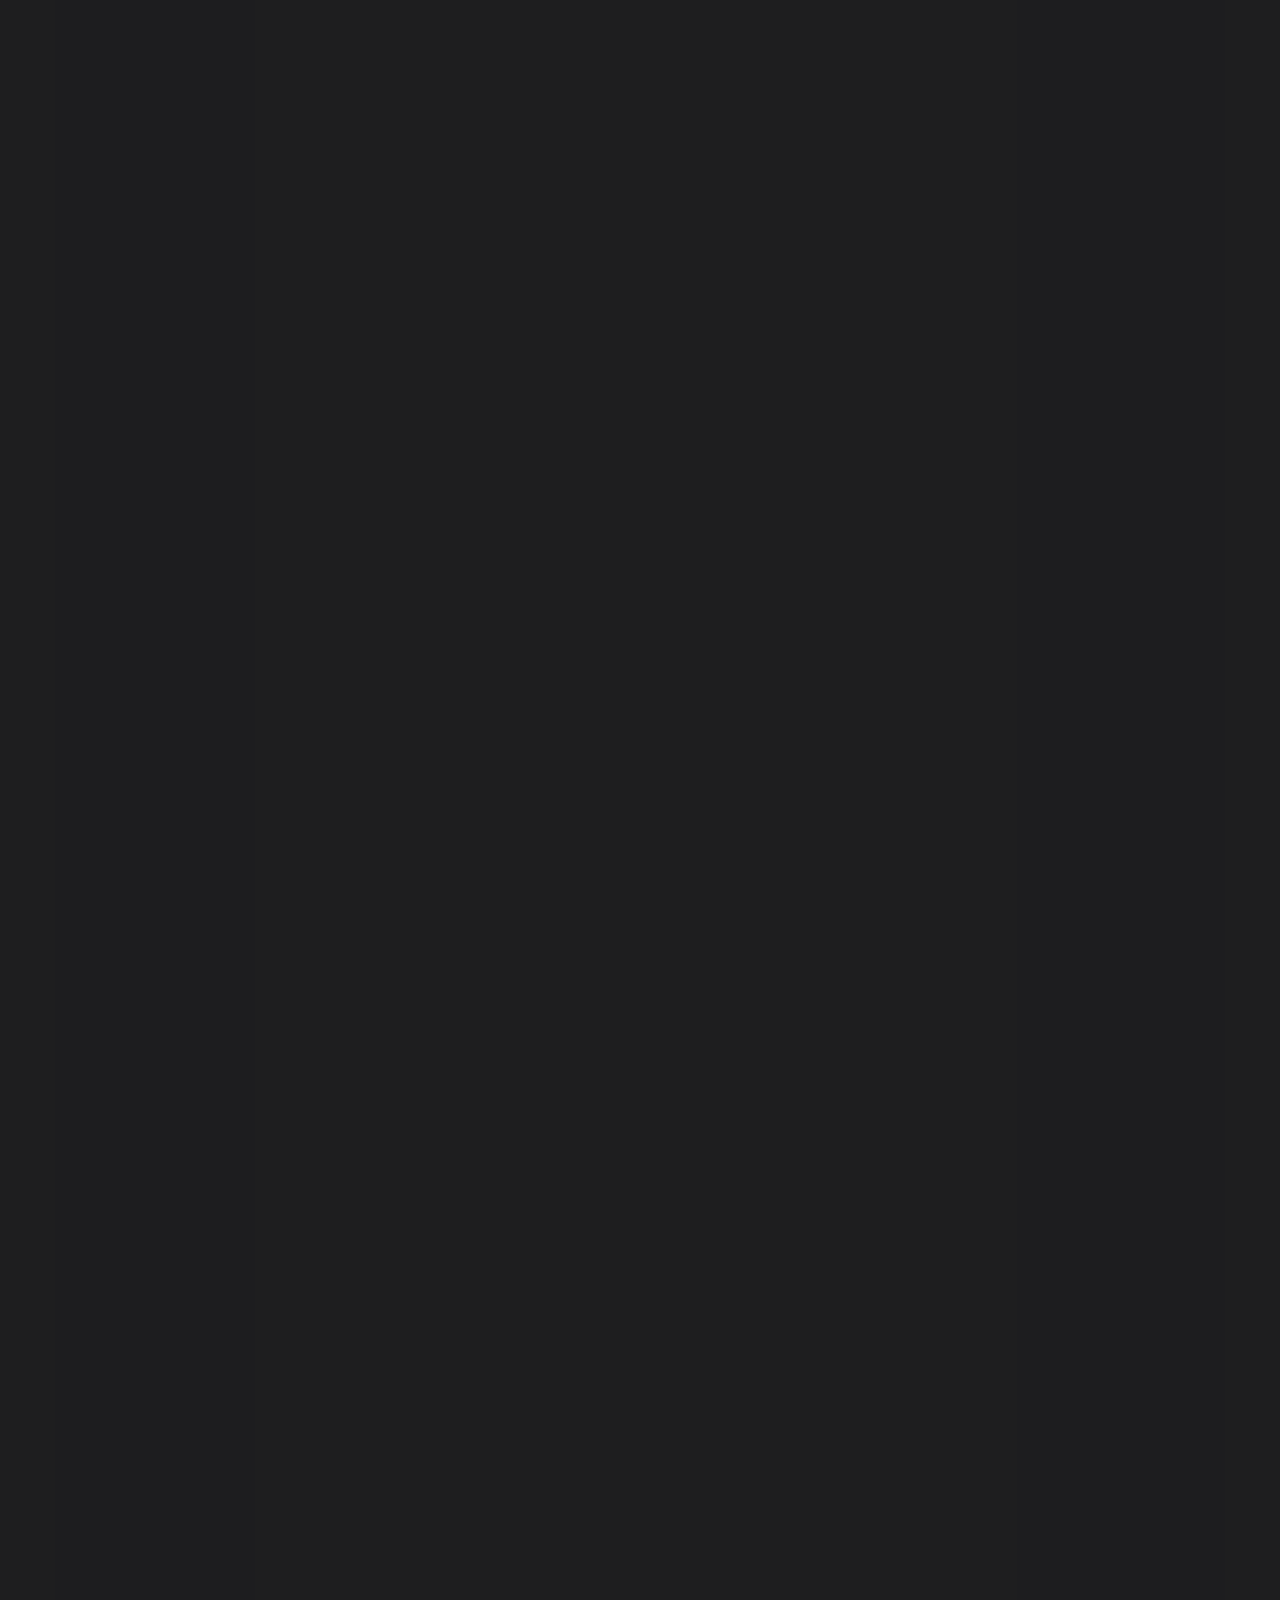
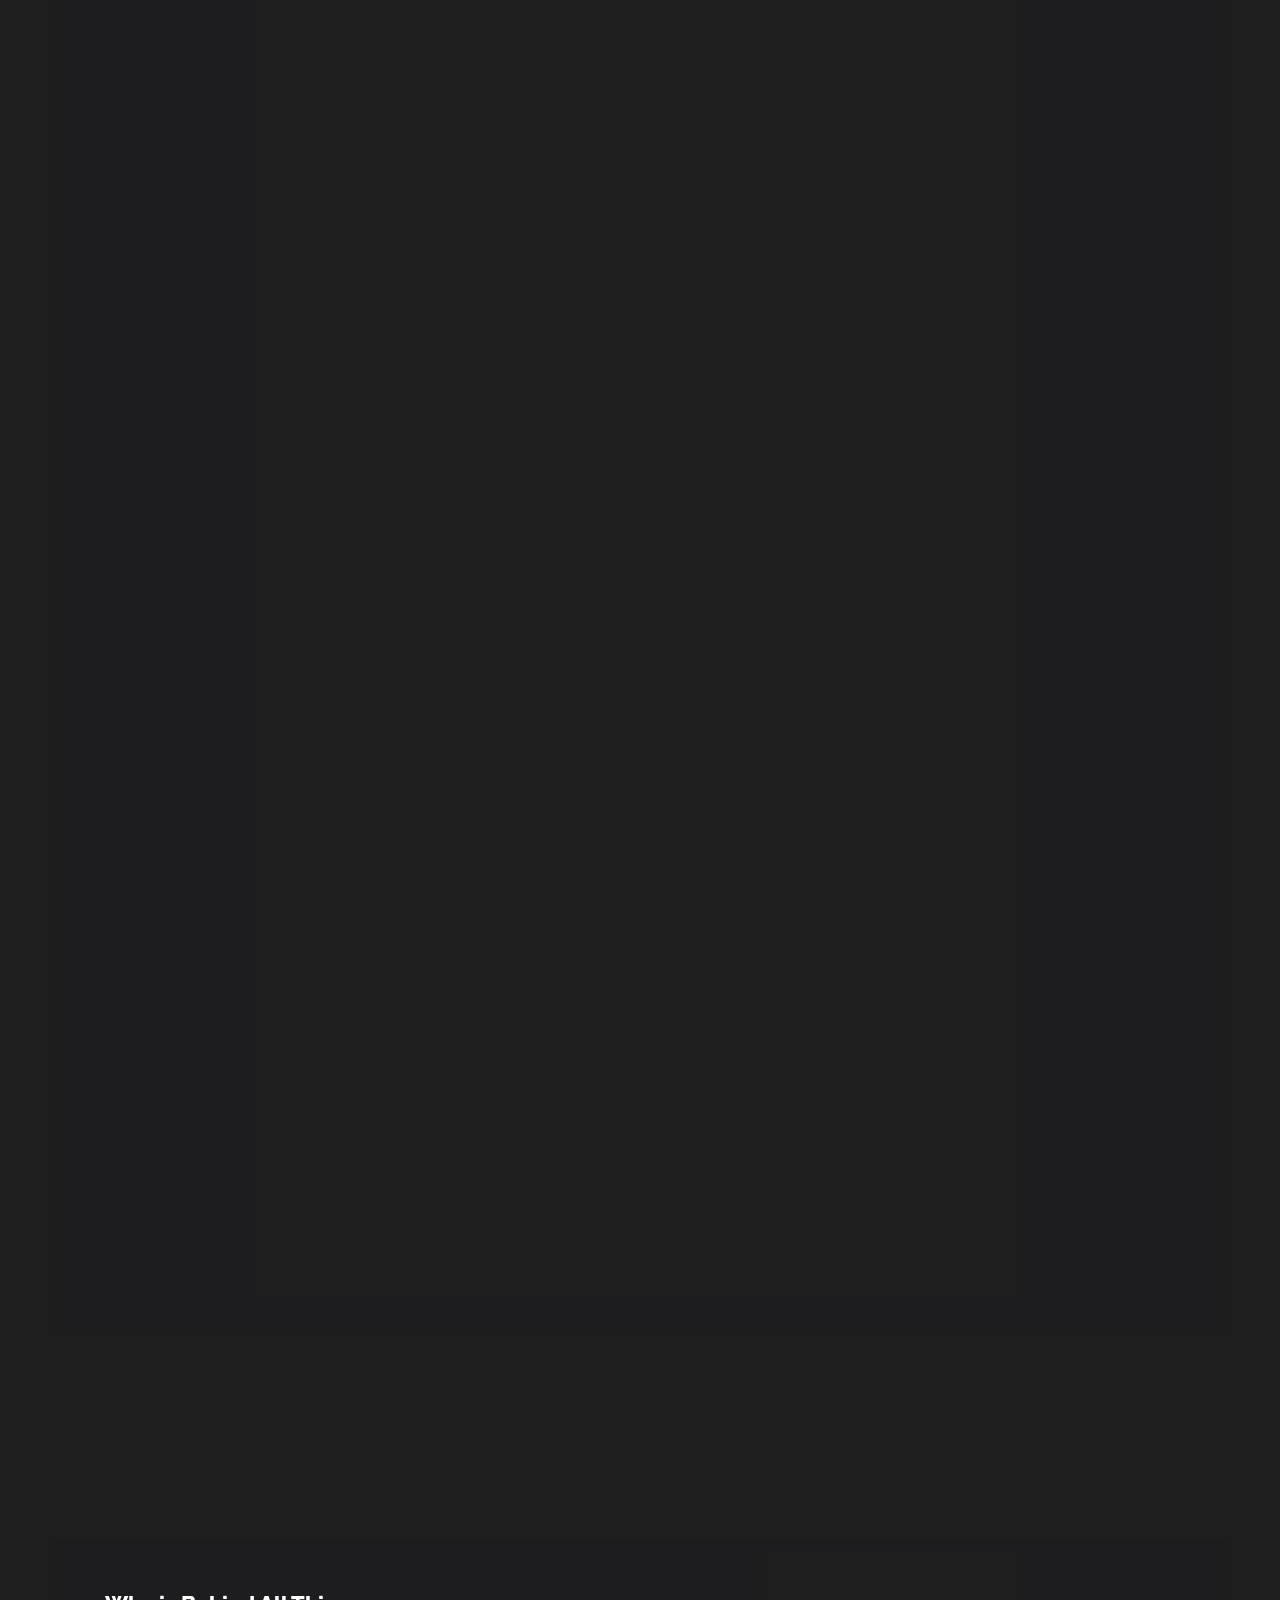
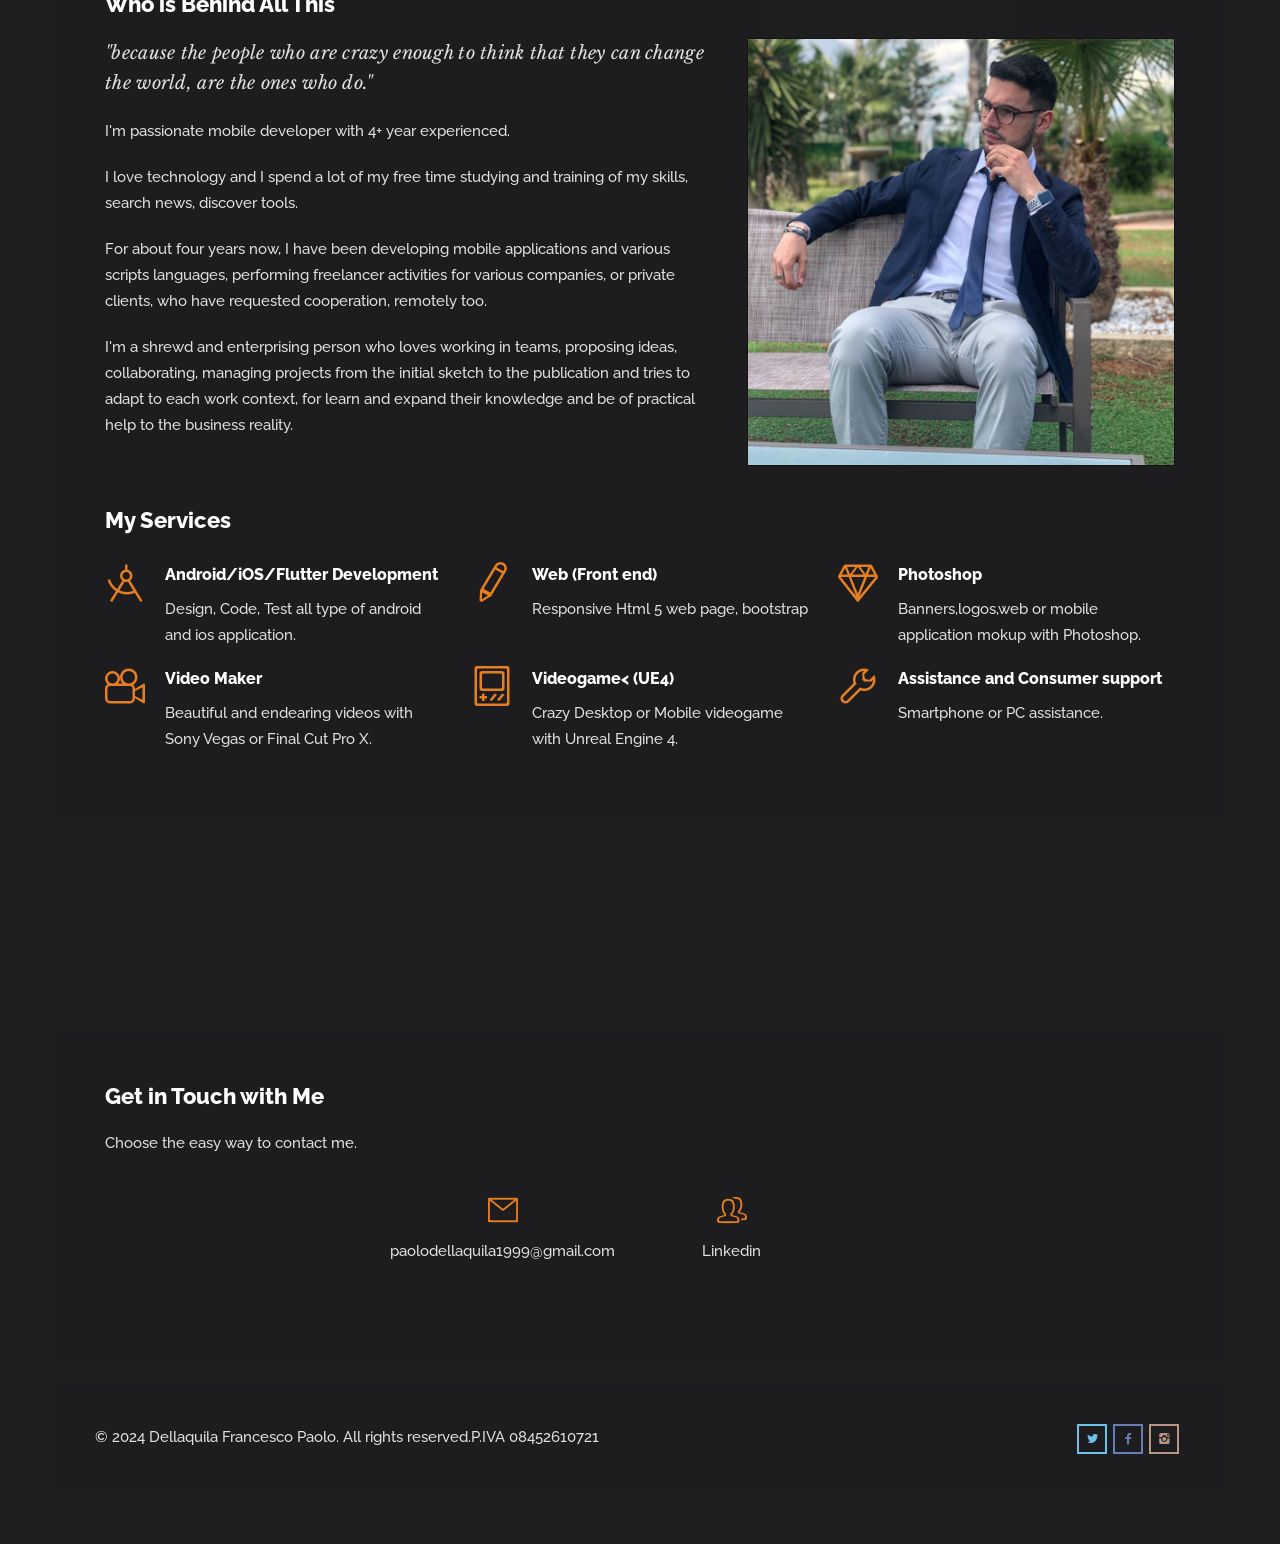
==== commit 6d0dcd6b: "Update index.html" ====
--- a/index.html
+++ b/index.html
@@ -391,7 +391,8 @@
     <!-- /#contact -->
     
     <footer class="footer box">
-      <p class="pull-left">© 2019 Dellaquila Francesco Paolo. All rights reserved.
+      <p class="pull-left">© 2024 Dellaquila Francesco Paolo. All rights reserved.</p>
+      <p class="pull-left">P.IVA 08452610721 </p>
       <ul class="social pull-right">
         <li><a href="https://twitter.com/PaoloDellaquila"><i class="icon-s-twitter"></i></a></li>
         <li><a href="https://www.facebook.com/francescopaolo.dellaquila"><i class="icon-s-facebook"></i></a></li>
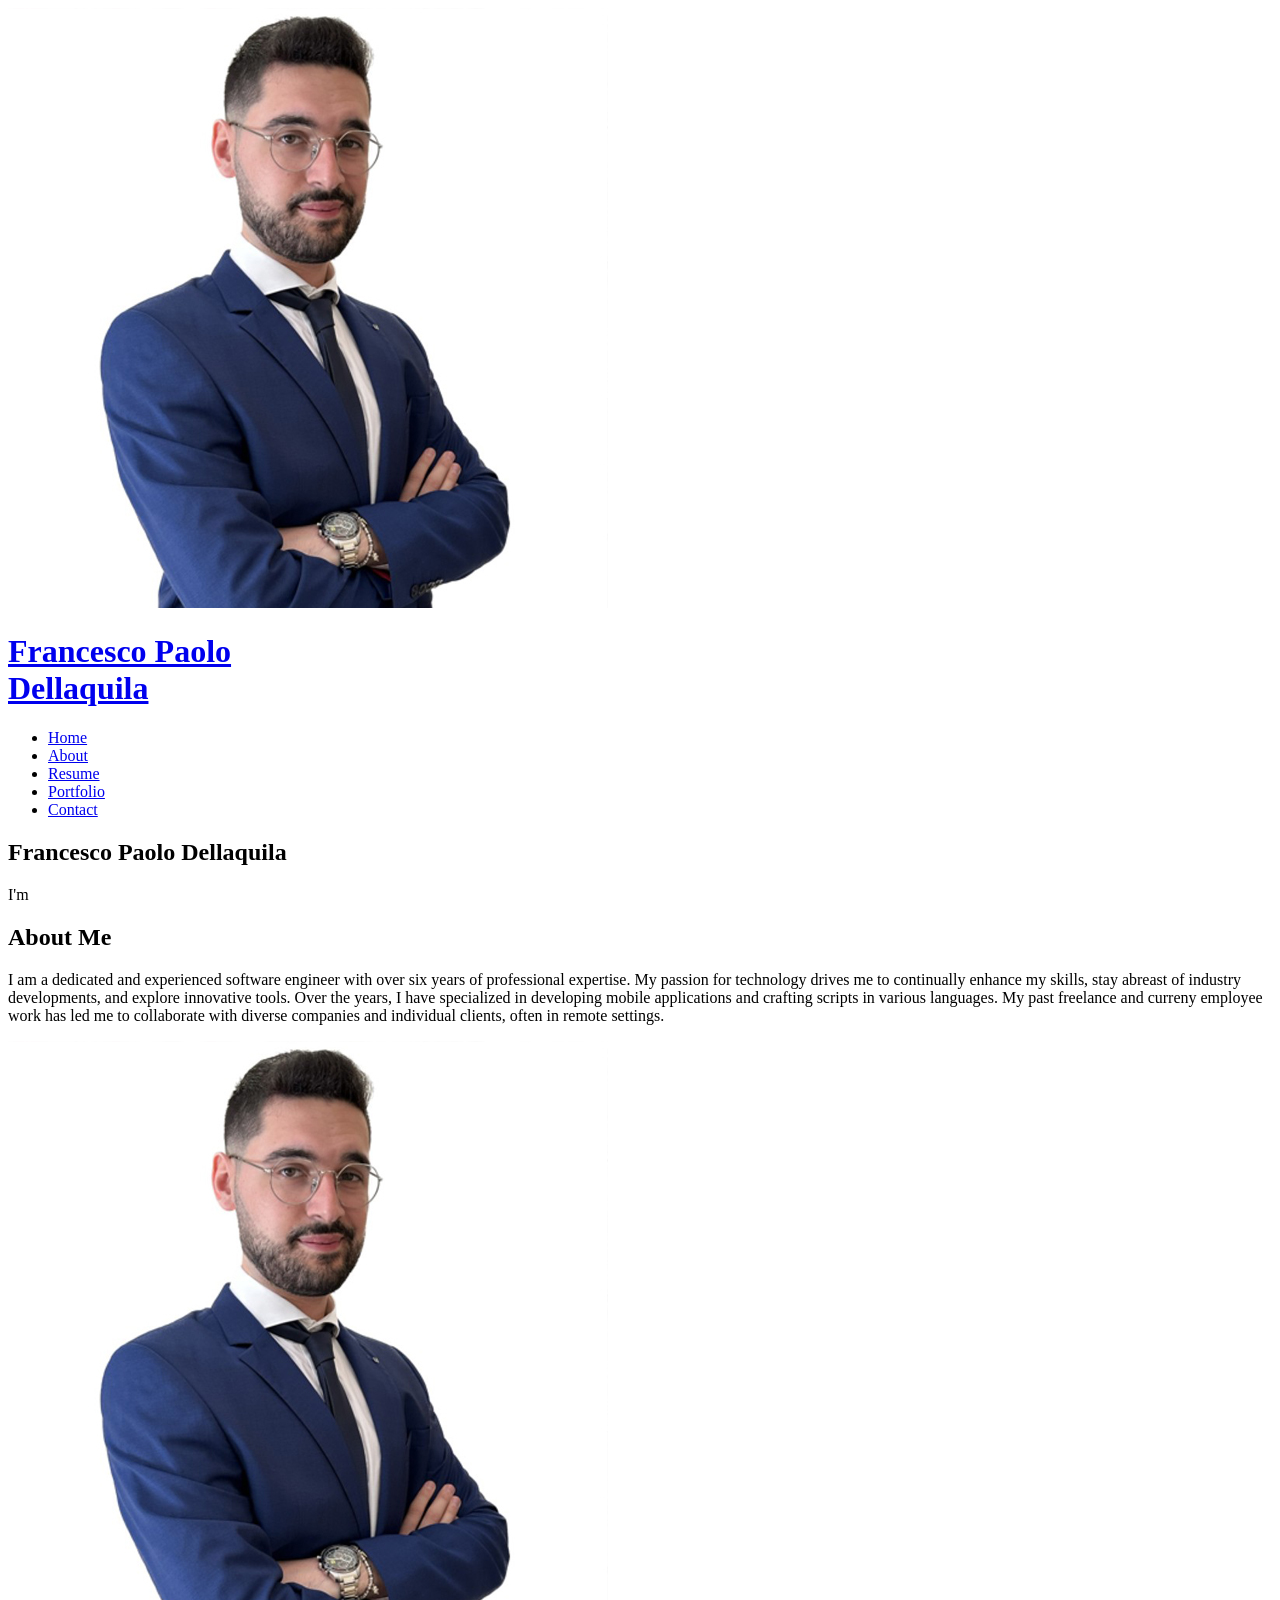
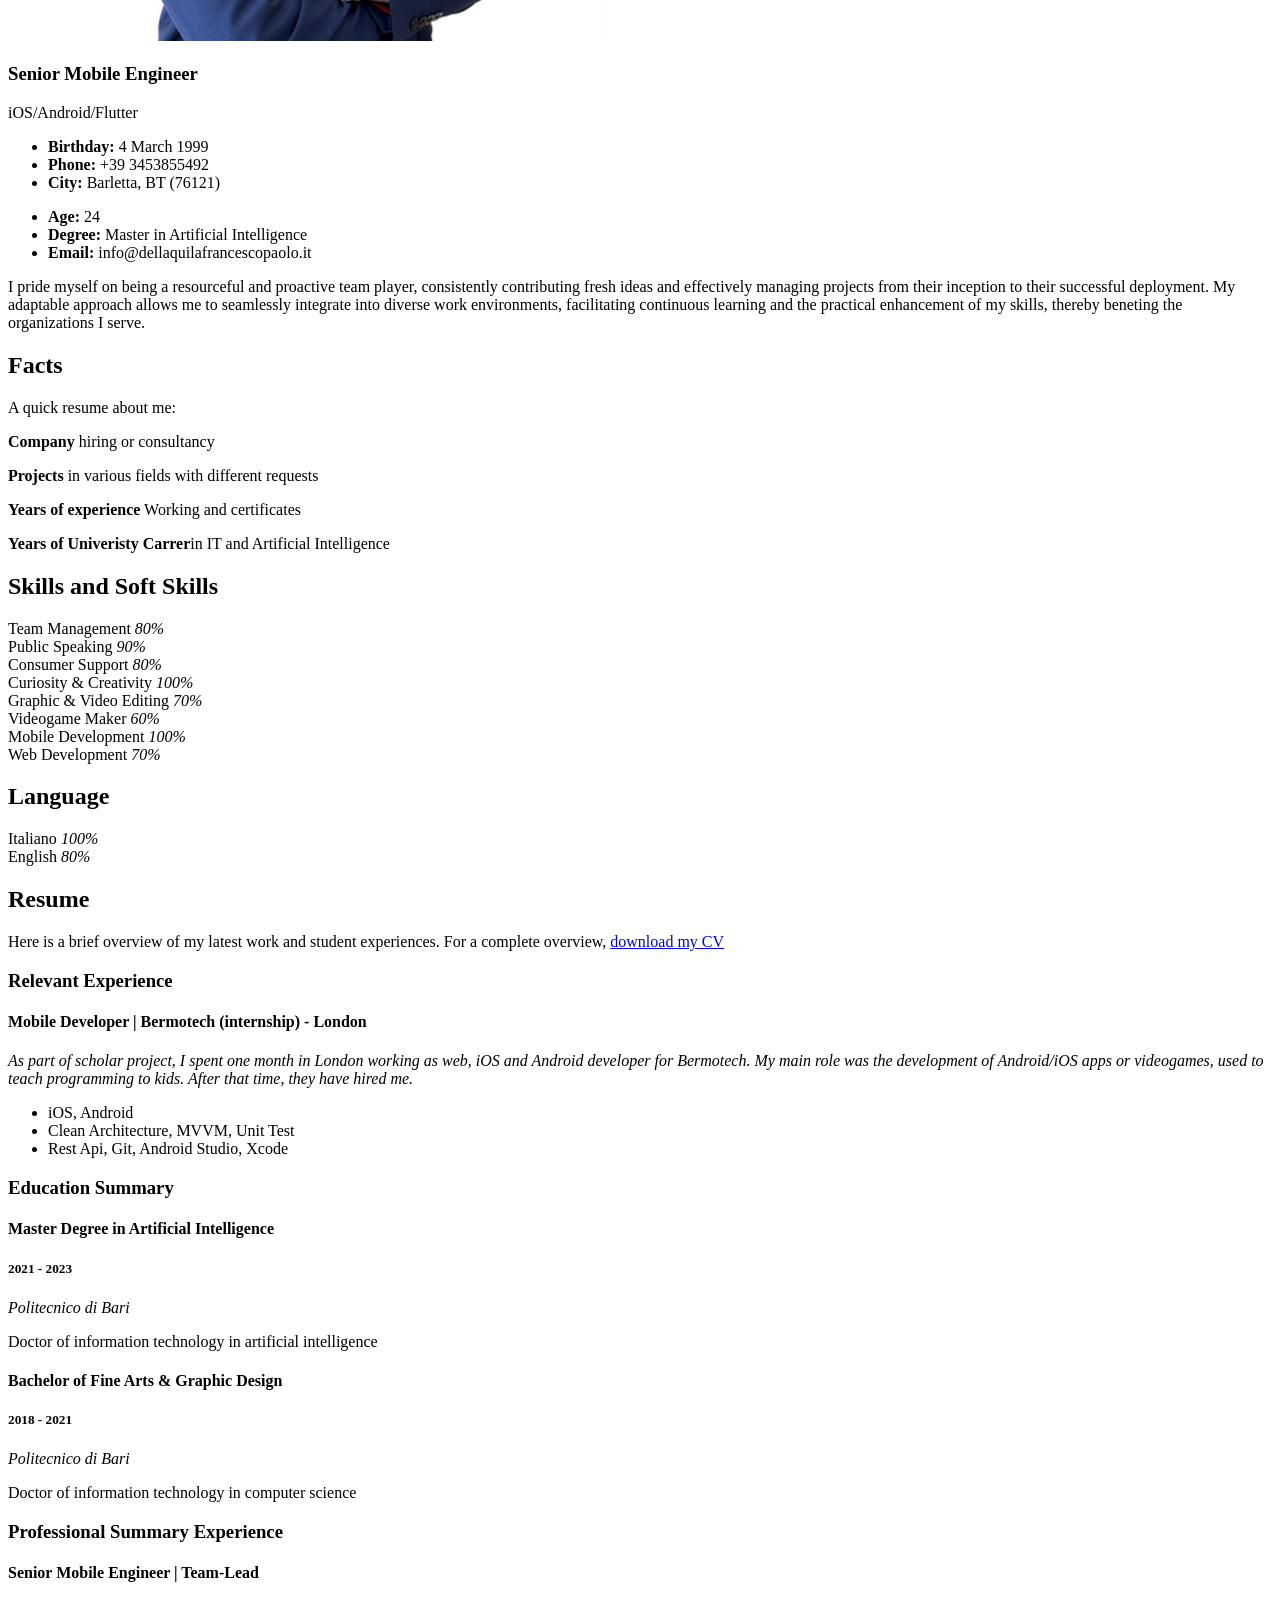
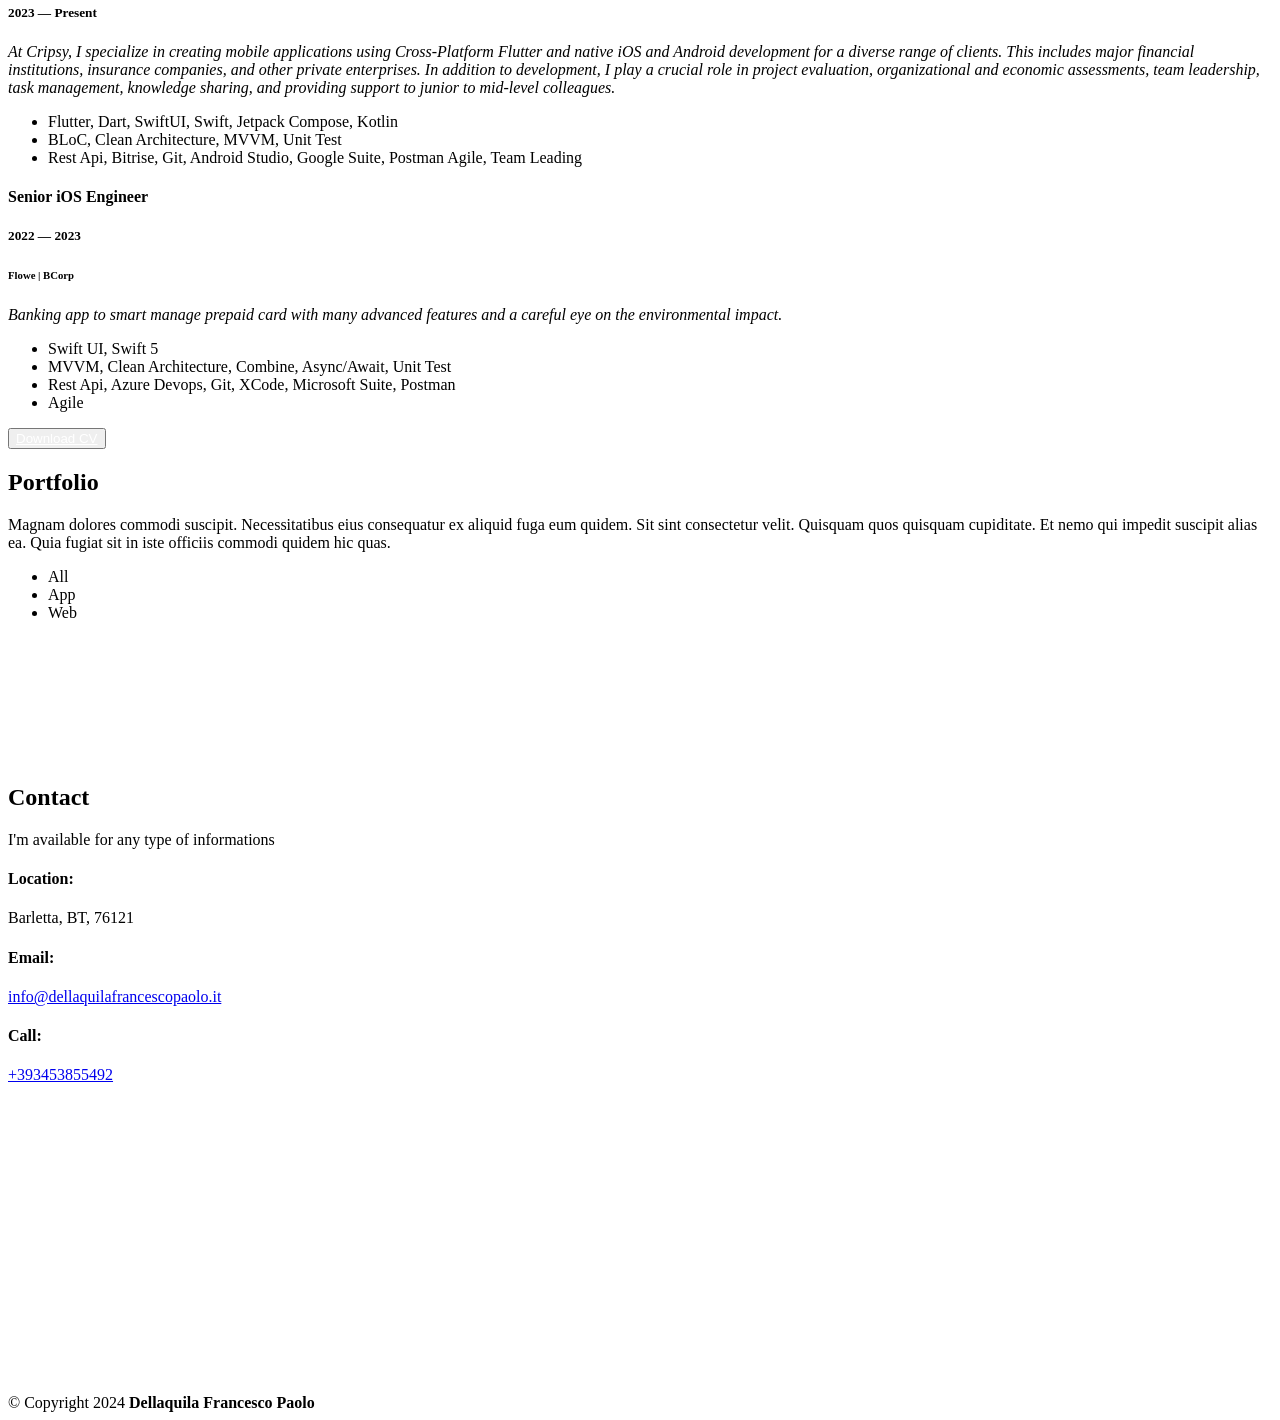
==== commit 9dd344d9: "create new website 2024" ====
--- a/index.html
+++ b/index.html
@@ -1,419 +1,505 @@
-<!DOCTYPE html>
-<html lang="en">
-<head>
-<meta charset="utf-8">
-<meta name="viewport" content="width=device-width, initial-scale=1.0">
-<meta name="description" content="personal portfolio of Mobile developer Dellaquila Francesco Paolo">
-<meta name="author" content="Dellaquila Francesco Paolo">
-<link rel="shortcut icon" href="style/images/favicon.png">
-<title>D.F.P | Dellaquila Francesco Paolo</title>
-
-<!-- Bootstrap core CSS -->
-<link href="style/css/bootstrap.min.css" rel="stylesheet">
-
-<!-- Plugins -->
-<link href="style/css/plugins.css" rel="stylesheet">
-<link href="style/css/prettify.css" rel="stylesheet">
-
-<!--Css-->
-<link href="style/css/style.css" rel="stylesheet">
-<link href="style/css/color/blue.css" rel="stylesheet">
-<link href="style/type/fontello.css" rel="stylesheet">
-<link href="style/type/budicons.css" rel="stylesheet">
-
-<!--Fonts-->
-<link href='http://fonts.googleapis.com/css?family=Raleway:400,800,700,600,500,300' rel='stylesheet' type='text/css'>
-<link href='http://fonts.googleapis.com/css?family=Libre+Baskerville:400,400italic' rel='stylesheet' type='text/css'>
-
-</head>
-<body class="full-layout">
-<div id="preloader"><div id="status"><div class="spinner"></div></div></div>
-<div class="body-wrapper">
-  <nav class="navbar navbar-default" role="navigation">
-    <div class="navbar-header"> <a class="btn responsive-menu" data-toggle="collapse" data-target=".navbar-collapse"><i></i></a>
-      <div class="navbar-brand text-center"> <a href="index.html"><img src="style/images/logo.png" alt="" data-src="style/images/logo.png" data-ret="style/images/logo@2x.png" class="retina" /></a> </div>
-      <!-- /.navbar-brand --> 
-
-    </div>
-    <!-- /.navbar-header -->
-    <div class="collapse navbar-collapse">
-      <ul class="nav navbar-nav">
-        <li class="current"><a href="#home">Home</a></li>
-        <li><a href="#portfolio">Portfolio</a></li>
-        <li><a href="#about">About</a></li>
-        <li><a href="#contact">Contact</a></li>
-      </ul>
-      <!-- /.navbar-nav --> 
-    </div>
-  </nav>
-  <!-- /.navbar -->
-  
-  <section id="home" class="naked">
-    <div class="fullscreenbanner-container revolution">
-      <div class="fullscreenbanner">
-        <ul>
-          <li data-transition="fade"> <img src="style/images/dummy.png"  alt="slidebg1" data-bgposition="center top" data-bgfit="cover" data-bgrepeat="repeat">
-            <h1 class="tp-caption caption large sfb" data-x="center" data-y="center" data-voffset="-25" data-speed="900" data-start="1000" data-endspeed="100" data-easing="Sine.easeOut">Dellaquila Francesco Paolo</h1>
-            <div class="tp-caption small tp-fade fadeout tp-resizeme" data-x="center" data-y="center" data-voffset="25" data-speed="100"
-			data-start="1500"
-			data-easing="Power4.easeOut"
-			data-splitin="chars"
-			data-splitout="chars"
-			data-elementdelay="0.03"
-			data-endelementdelay="0"
-			data-endspeed="100"
-			data-endeasing="Power1.easeOut"
-			style="z-index: 3; max-width: auto; max-height: auto; white-space: nowrap;">a passionate Android/Ios, Game, VR and Web design developer</div>
-            <div class="arrow smooth"><a href="#portfolio"><i class="icon-down-open-big"></i></a></div>
-          </li>
-        </ul>
-        <div class="tp-bannertimer"></div>
-      </div>
-      <!-- /.fullscreenbanner --> 
-    </div>
-    <!-- /.revolution --> 
-  </section>
-  <!-- /#home -->
-  
-  <div class="container">
-    <section id="portfolio" class="portfolio">
-      <div class="box">
-        <h2 class="section-title pull-left">From My Github Profile: </h2>
-        <div id="filters-container" class="cbp-l-filters-alignRight pull-right">
-          <div data-filter="*" class="cbp-filter-item-custom-active cbp-filter-item-custom btn">All</div>
-          <div data-filter=".architecture" class="cbp-filter-item-custom btn">Android</div>
-          <div data-filter=".macro" class="cbp-filter-item-custom btn">Web</div>
-          <div data-filter=".portrait" class="cbp-filter-item-custom btn">VR Experience</div>
-          <div data-filter=".still-life" class="cbp-filter-item-custom btn">Other Language/Scripts</div>
-        </div>
-        <p>https://github.com/Francescopaolo44</p>
-        <!-- /#filters-container -->
-        <div class="clearfix"></div>
-        <div id="grid-container" class="cbp-l-grid-masonry">
-          <ul>
-
-          <li class="cbp-item frame architecture"><a class="cbp-caption cbp-singlePage">
-              <div class="cbp-caption-defaultWrap"> <img src="style/images/art/pa1.jpg" alt=""> </div>
-              <div class="cbp-caption-activeWrap">
-                <div class="cbp-l-caption-alignCenter">
-                  <div class="cbp-l-caption-body">
-                    <div class="cbp-l-caption-title">Android - Java</div>
-                  </div>
-                </div>
-              </div>
-              </a> </li>
-
-
-              <li class="cbp-item frame portrait"><a class="cbp-caption cbp-singlePage">
-              <div class="cbp-caption-defaultWrap"> <img src="style/images/art/vr.jpg" alt=""> </div>
-              <div class="cbp-caption-activeWrap">
-                <div class="cbp-l-caption-alignCenter">
-                  <div class="cbp-l-caption-body">
-                    <div class="cbp-l-caption-title">Html/Css/js + A-Frame</div>
-                  </div>
-                </div>
-              </div>
-              </a> </li>
-
-
-              <li class="cbp-item frame still-life"><a class="cbp-caption cbp-singlePage">
-              <div class="cbp-caption-defaultWrap"> <img src="style/images/art/scripts2.jpg" alt=""> </div>
-              <div class="cbp-caption-activeWrap">
-                <div class="cbp-l-caption-alignCenter">
-                  <div class="cbp-l-caption-body">
-                    <div class="cbp-l-caption-title">Python</div>
-                  </div>
-                </div>
-              </div>
-              </a> </li>
-
-
-              <li class="cbp-item frame architecture"><a class="cbp-caption cbp-singlePage">
-              <div class="cbp-caption-defaultWrap"> <img src="style/images/art/pm1.jpg" alt=""> </div>
-              <div class="cbp-caption-activeWrap">
-                <div class="cbp-l-caption-alignCenter">
-                  <div class="cbp-l-caption-body">
-                    <div class="cbp-l-caption-title">Android - Java</div>
-                  </div>
-                </div>
-              </div>
-              </a> </li>
-
-
-              <li class="cbp-item frame macro"><a class="cbp-caption cbp-singlePage">
-              <div class="cbp-caption-defaultWrap"> <img src="style/images/art/pa4.jpg" alt=""> </div>
-              <div class="cbp-caption-activeWrap">
-                <div class="cbp-l-caption-alignCenter">
-                  <div class="cbp-l-caption-body">
-                    <div class="cbp-l-caption-title">Html/Css/js/Php/MySql</div>
-                  </div>
-                </div>
-              </div>
-              </a> </li>
-
-
-              <li class="cbp-item frame architecture"><a class="cbp-caption cbp-singlePage">
-              <div class="cbp-caption-defaultWrap"> <img src="style/images/art/pp1.jpg" alt=""> </div>
-              <div class="cbp-caption-activeWrap">
-                <div class="cbp-l-caption-alignCenter">
-                  <div class="cbp-l-caption-body">
-                    <div class="cbp-l-caption-title">Android - Java</div>
-                  </div>
-                </div>
-              </div>
-              </a> </li>
-
-
-              <li class="cbp-item frame macro"><a class="cbp-caption cbp-singlePage">
-              <div class="cbp-caption-defaultWrap"> <img src="style/images/art/pa5.jpg" alt=""> </div>
-              <div class="cbp-caption-activeWrap">
-                <div class="cbp-l-caption-alignCenter">
-                  <div class="cbp-l-caption-body">
-                    <div class="cbp-l-caption-title">Html/Css + Materialize</div>
-                  </div>
-                </div>
-              </div>
-              </a> </li>
-            </li>
-
-
-              <li class="cbp-item frame architecture"><a class="cbp-caption cbp-singlePage">
-              <div class="cbp-caption-defaultWrap"> <img src="style/images/art/ps1.jpg" alt=""> </div>
-              <div class="cbp-caption-activeWrap">
-                <div class="cbp-l-caption-alignCenter">
-                  <div class="cbp-l-caption-body">
-                    <div class="cbp-l-caption-title">Android - Java</div>
-                  </div>
-                </div>
-              </div>
-              </a> </li>
-
-
-            <li class="cbp-item frame macro"><a class="cbp-caption cbp-singlePage">
-              <div class="cbp-caption-defaultWrap"> <img src="style/images/art/pa3.jpg" alt=""> </div>
-              <div class="cbp-caption-activeWrap">
-                <div class="cbp-l-caption-alignCenter">
-                  <div class="cbp-l-caption-body">
-                    <div class="cbp-l-caption-title">Php - Websocket</div>
-                  </div>
-                </div>
-              </div>
-              </a> </li>
-
-
-            <li class="cbp-item frame architecture"><a class="cbp-caption cbp-singlePage">
-              <div class="cbp-caption-defaultWrap"> <img src="style/images/art/pa2.jpg" alt=""> </div>
-              <div class="cbp-caption-activeWrap">
-                <div class="cbp-l-caption-alignCenter">
-                  <div class="cbp-l-caption-body">
-                    <div class="cbp-l-caption-title">Android - Java</div>
-                  </div>
-                </div>
-              </div>
-              </a> </li>
-
-
-
-            <li class="cbp-item frame architecture"><a class="cbp-caption cbp-singlePage">
-              <div class="cbp-caption-defaultWrap"> <img src="style/images/art/pm2.jpg" alt=""> </div>
-              <div class="cbp-caption-activeWrap">
-                <div class="cbp-l-caption-alignCenter">
-                  <div class="cbp-l-caption-body">
-                    <div class="cbp-l-caption-title">Android - Java</div>
-                  </div>
-                </div>
-              </div>
-              </a> </li>
-
-
-
-            <li class="cbp-item frame still-life"><a class="cbp-caption cbp-singlePage">
-              <div class="cbp-caption-defaultWrap"> <img src="style/images/art/scripts.jpg" alt=""> </div>
-              <div class="cbp-caption-activeWrap">
-                <div class="cbp-l-caption-alignCenter">
-                  <div class="cbp-l-caption-body">
-                    <div class="cbp-l-caption-title">C++</div>
-                  </div>
-                </div>
-              </div>
-              </a> </li>
-
-
-            <li class="cbp-item frame architecture"><a class="cbp-caption cbp-singlePage">
-              <div class="cbp-caption-defaultWrap"> <img src="style/images/art/pp2.jpg" alt=""> </div>
-              <div class="cbp-caption-activeWrap">
-                <div class="cbp-l-caption-alignCenter">
-                  <div class="cbp-l-caption-body">
-                    <div class="cbp-l-caption-title">Android - Java</div>
-                  </div>
-                </div>
-              </div>
-              </a> </li>
-
-
-
-              <li class="cbp-item frame still-life"><a class="cbp-caption cbp-singlePage">
-              <div class="cbp-caption-defaultWrap"> <img src="style/images/art/script3.jpg" alt=""> </div>
-              <div class="cbp-caption-activeWrap">
-                <div class="cbp-l-caption-alignCenter">
-                  <div class="cbp-l-caption-body">
-                    <div class="cbp-l-caption-title">Python</div>
-                  </div>
-                </div>
-              </div>
-              </a> </li>
-
-
-          </ul>
-        </div>
-      </div>
-      <!-- /.box --> 
-    </section>
-    <!-- /#portfolio -->
-    
-    <section id="about">
-      <div class="box">
-        <h2 class="section-title">Who is Behind All This</h2>
-        <div class="row">
-	      <div class="col-md-5 col-md-push-7 col-sm-12">
-            <figure class="frame"><img src="style/images/art/about.jpg" alt="" /></figure>
-          </div>
-          <!-- /column -->
-          <div class="col-md-7 col-md-pull-5 col-sm-12">
-            <p class="lead">"because the people who are crazy enough to think that they can change the world, are the ones who do."</p>
-
-            <p>I'm passionate mobile developer with 4+ year experienced.</p>
-            <p>I love technology and I spend a lot of my free time studying and training of my skills, search news, discover tools.</p>
-
-            <p>For about four years now, I have been developing mobile applications and various scripts languages, performing freelancer activities for various companies, or private clients, who have requested cooperation, remotely too.</p>
-            <p>I'm a shrewd and enterprising person who loves working in teams, proposing ideas, collaborating, managing projects from the initial sketch to the publication and tries to adapt to each work context, for learn and expand their knowledge and be of practical help to the business reality.</p>
-          </div>
-          <!-- /column -->
-        </div>
-        <!-- /.row -->
-        <div class="clearfix"></div>
-        <div class="divide40"></div>
-        <h2 class="section-title">My Services</h2>
-        <div class="divide10"></div>
-        <div class="services-1">
-          <div class="row">
-            <div class="col-md-4 col-sm-6">
-              <div class="icon"> <i class="budicon-compass icn"></i> </div>
-              <!-- /.icon -->
-              <div class="text">
-                <h5>Android/iOS/Flutter Development</h5>
-                <p>Design, Code, Test all type of android and ios application.</p>
-              </div>
-              <!-- /.text --> 
-            </div>
-            <!-- /column -->
-            <div class="col-md-4 col-sm-6">
-              <div class="icon"> <i class="budicon-pencil-4 icn"></i> </div>
-              <!-- /.icon -->
-              <div class="text">
-                <h5>Web (Front end)</h5>
-                <p>Responsive Html 5 web page, bootstrap</p>
-              </div>
-              <!-- /.text --> 
-            </div>
-            <!-- /column -->
-            <div class="col-md-4 col-sm-6">
-              <div class="icon"> <i class="budicon-diamond icn"></i> </div>
-              <!-- /.icon -->
-              <div class="text">
-                <h5>Photoshop</h5>
-                <p>Banners,logos,web or mobile application mokup with Photoshop.</p>
-              </div>
-              <!-- /.text --> 
-            </div>
-            <!-- /column --> 
-			<div class="divide30"></div>
-            <div class="col-md-4 col-sm-6">
-              <div class="icon"> <i class="budicon-video icn"></i> </div>
-              <!-- /.icon -->
-              <div class="text">
-                <h5>Video Maker</h5>
-                <p>Beautiful and endearing videos with Sony Vegas or Final Cut Pro X.</p>
-              </div>
-              <!-- /.text --> 
-            </div>
-            <!-- /column -->
-            <div class="col-md-4 col-sm-6">
-              <div class="icon"> <i class="budicon-gameboy icn"></i> </div>
-              <!-- /.icon -->
-              <div class="text">
-                <h5>Videogame< (UE4)</h5>
-                <p>Crazy Desktop or Mobile videogame with Unreal Engine 4.</p>
-              </div>
-              <!-- /.text --> 
-            </div>
-            <!-- /column -->
-            <div class="col-md-4 col-sm-6">
-              <div class="icon"> <i class="budicon-wrench icn"></i> </div>
-              <!-- /.icon -->
-              <div class="text">
-                <h5>Assistance and Consumer support</h5>
-                <p>Smartphone or PC assistance.</p>
-              </div>
-              <!-- /.text --> 
-            </div>
-            <!-- /column --> 
-          </div>
-          <!-- /.row --> 
-        </div>
-        <!-- /.services --> 
-        
-      </div>
-      <!-- /.box --> 
-    </section>
-    <!-- /#about -->
-    
-    <section id="contact">
-      <div class="box">
-        <h2 class="section-title">Get in Touch with Me</h2>
-        <p>Choose the easy way to contact me.</p>
-        <div class="divide20"></div>
-        <div class="row text-center services-2">
-        <div class="col-md-3 col-sm-6"></div>
-          <div class="col-md-3 col-sm-6"> <i class="budicon-mail"></i>
-            <p> <a class="nocolor" href="mailto:paolodellaquila1999@gmail.com">paolodellaquila1999@gmail.com</a></p>
-          </div>
-          <div class="col-md-2 col-sm-6"> <i class="budicon-authors"></i>
-            <p><a class="nocolor" href="https://www.linkedin.com/in/francesco-paolo-dellaquila-99632713b/">Linkedin</a></p>
-          </div>
-        </div>
-        <!-- /.services-2 -->
-        <div class="divide30"></div>
-        
-      </div>
-      <!-- /.box --> 
-    </section>
-    <!-- /#contact -->
-    
-    <footer class="footer box">
-      <p class="pull-left">© 2024 Dellaquila Francesco Paolo. All rights reserved.</p>
-      <p class="pull-left">P.IVA 08452610721 </p>
-      <ul class="social pull-right">
-        <li><a href="https://twitter.com/PaoloDellaquila"><i class="icon-s-twitter"></i></a></li>
-        <li><a href="https://www.facebook.com/francescopaolo.dellaquila"><i class="icon-s-facebook"></i></a></li>
-        <li><a href="https://www.instagram.com/francescopaolodellaquila/?hl=it"><i class="icon-s-instagram"></i></a></li>
-      </ul>
-      <div class="clearfix"></div>
-    </footer>
-    <!-- /footer --> 
-    
-  </div>
-  <!-- /.container --> 
-</div>
-<!-- /.body-wrapper --> 
-<script src="style/js/jquery.min.js"></script> 
-<script src="style/js/bootstrap.min.js"></script> 
-<script src="style/js/jquery.themepunch.tools.min.js"></script> 
-<script src="style/js/classie.js"></script> 
-<script src="style/js/plugins.js"></script> 
-<script src="style/js/scripts.js"></script> 
-<script>
-	$.backstretch(["style/images/art/bg2.jpg"]);
-</script>
-</body>
-</html>
+<!DOCTYPE html>
+<html lang="en">
+
+<head>
+  <meta charset="utf-8">
+  <meta content="width=device-width, initial-scale=1.0" name="viewport">
+
+  <title>Dellaquila Francesco Paolo</title>
+  <meta content="Dellaquila Francesco Paolo Personal Portfolio" name="description">
+  <meta content="Dellaquila, Francesco, Paolo, Portfolio, CV, Experience" name="keywords">
+
+  <!-- Favicons -->
+  <link href="assets/img/favicon.png" rel="icon">
+  <link href="assets/img/apple-touch-icon.png" rel="apple-touch-icon">
+
+  <!-- Google Fonts -->
+  <link href="https://fonts.googleapis.com/css?family=Open+Sans:300,300i,400,400i,600,600i,700,700i|Raleway:300,300i,400,400i,500,500i,600,600i,700,700i|Poppins:300,300i,400,400i,500,500i,600,600i,700,700i" rel="stylesheet">
+
+  <!-- Vendor CSS Files -->
+  <link href="assets/vendor/aos/aos.css" rel="stylesheet">
+  <link href="assets/vendor/bootstrap/css/bootstrap.min.css" rel="stylesheet">
+  <link href="assets/vendor/bootstrap-icons/bootstrap-icons.css" rel="stylesheet">
+  <link href="assets/vendor/boxicons/css/boxicons.min.css" rel="stylesheet">
+  <link href="assets/vendor/glightbox/css/glightbox.min.css" rel="stylesheet">
+  <link href="assets/vendor/swiper/swiper-bundle.min.css" rel="stylesheet">
+
+  <!-- Template Main CSS File -->
+  <link href="assets/css/style.css" rel="stylesheet">
+</head>
+
+<body>
+
+  <!-- ======= Mobile nav toggle button ======= -->
+  <i class="bi bi-list mobile-nav-toggle d-xl-none"></i>
+
+  <!-- ======= Header ======= -->
+  <header id="header">
+    <div class="d-flex flex-column">
+
+      <div class="profile">
+        <img src="assets/img/profile-img.jpg" alt="" class="img-fluid rounded-circle">
+        <h1 class="text-light"><a href="index.html">Francesco Paolo <br>Dellaquila</a></h1>
+        <div class="social-links mt-3 text-center">
+          <a href="https://www.linkedin.com/in/francesco-paolo-dellaquila-99632713b/" class="linkedin"><i class="bx bxl-linkedin"></i></a>
+        </div>
+      </div>
+
+      <nav id="navbar" class="nav-menu navbar">
+        <ul>
+          <li><a href="#hero" class="nav-link scrollto active"><i class="bx bx-home"></i> <span>Home</span></a></li>
+          <li><a href="#about" class="nav-link scrollto"><i class="bx bx-user"></i> <span>About</span></a></li>
+          <li><a href="#resume" class="nav-link scrollto"><i class="bx bx-file-blank"></i> <span>Resume</span></a></li>
+          <li><a href="#portfolio" class="nav-link scrollto"><i class="bx bx-book-content"></i> <span>Portfolio</span></a></li>
+          <li><a href="#contact" class="nav-link scrollto"><i class="bx bx-envelope"></i> <span>Contact</span></a></li>
+        </ul>
+      </nav><!-- .nav-menu -->
+    </div>
+  </header><!-- End Header -->
+
+  <!-- ======= Hero Section ======= -->
+  <section id="hero" class="d-flex flex-column justify-content-center align-items-center">
+    <div class="hero-container" data-aos="fade-in">
+      <h1>Francesco Paolo Dellaquila</h1>
+      <p>I'm <span class="typed" data-typed-items="Senior Mobile Developer, Team Leader, AI Engineer, UI Entusiast"></span></p>
+    </div>
+  </section><!-- End Hero -->
+
+  <main id="main">
+
+    <!-- ======= About Section ======= -->
+    <section id="about" class="about">
+      <div class="container">
+
+        <div class="section-title">
+           <h2>About Me</h2>
+            <p>I am a dedicated and experienced software engineer with over six years of professional expertise. My passion for technology drives me to continually enhance my skills, stay abreast of industry developments, and explore innovative tools. Over the years, I have specialized in developing mobile applications and crafting scripts in various languages. My past freelance and curreny employee work has led me to collaborate with diverse companies and individual clients, often in remote settings.</p>
+        </div>
+
+        <div class="row">
+          <div class="col-lg-4" data-aos="fade-right">
+            <img src="assets/img/profile-img.jpg" class="img-fluid" alt="">
+          </div>
+          <div class="col-lg-8 pt-4 pt-lg-0 content" data-aos="fade-left">
+            <h3>Senior Mobile Engineer</h3>
+            <p class="fst-italic">
+              iOS/Android/Flutter 
+            </p>
+            <div class="row">
+              <div class="col-lg-6">
+                <ul>
+                  <li><i class="bi bi-chevron-right"></i> <strong>Birthday:</strong> <span>4 March 1999</span></li>
+                  <li><i class="bi bi-chevron-right"></i> <strong>Phone:</strong> <span>+39 3453855492</span></li>
+                  <li><i class="bi bi-chevron-right"></i> <strong>City:</strong> <span>Barletta, BT (76121)</span></li>
+                </ul>
+              </div>
+              <div class="col-lg-6">
+                <ul>
+                  <li><i class="bi bi-chevron-right"></i> <strong>Age:</strong> <span>24</span></li>
+                  <li><i class="bi bi-chevron-right"></i> <strong>Degree:</strong> <span>Master in Artificial Intelligence</span></li>
+                  <li><i class="bi bi-chevron-right"></i> <strong>Email:</strong> <span>info@dellaquilafrancescopaolo.it</span></li>
+                </ul>
+              </div>
+            </div>
+            <p>
+I pride myself on being a resourceful and proactive team player, consistently contributing fresh ideas and effectively managing projects from their inception to their successful deployment. My adaptable approach allows me to seamlessly integrate into diverse work environments, facilitating continuous learning and the practical enhancement of my skills, thereby bene ting the organizations I serve.
+            </p>
+          </div>
+        </div>
+
+      </div>
+    </section><!-- End About Section -->
+
+    <!-- ======= Facts Section ======= -->
+    <section id="facts" class="facts">
+      <div class="container">
+
+        <div class="section-title">
+          <h2>Facts</h2>
+          <p>A quick resume about me:</p>
+        </div>
+
+        <div class="row no-gutters">
+
+          <div class="col-lg-3 col-md-6 d-md-flex align-items-md-stretch" data-aos="fade-up">
+            <div class="count-box">
+              <i class="bi bi-emoji-smile"></i>
+              <span data-purecounter-start="0" data-purecounter-end="10" data-purecounter-duration="1" class="purecounter"></span>
+              <p><strong>Company</strong> hiring or consultancy</p>
+            </div>
+          </div>
+
+          <div class="col-lg-3 col-md-6 d-md-flex align-items-md-stretch" data-aos="fade-up" data-aos-delay="100">
+            <div class="count-box">
+              <i class="bi bi-journal-richtext"></i>
+              <span data-purecounter-start="0" data-purecounter-end="50" data-purecounter-duration="1" class="purecounter"></span>
+              <p><strong>Projects</strong> in various fields with different requests</p>
+            </div>
+          </div>
+
+          <div class="col-lg-3 col-md-6 d-md-flex align-items-md-stretch" data-aos="fade-up" data-aos-delay="200">
+            <div class="count-box">
+              <i class="bi bi-headset"></i>
+              <span data-purecounter-start="0" data-purecounter-end="6" data-purecounter-duration="1" class="purecounter"></span>
+              <p><strong>Years of experience</strong> Working and certificates</p>
+            </div>
+          </div>
+
+          <div class="col-lg-3 col-md-6 d-md-flex align-items-md-stretch" data-aos="fade-up" data-aos-delay="300">
+            <div class="count-box">
+              <i class="bi bi-people"></i>
+              <span data-purecounter-start="0" data-purecounter-end="5" data-purecounter-duration="1" class="purecounter"></span>
+              <p><strong>Years of Univeristy Carrer</strong>in IT and Artificial Intelligence</p>
+            </div>
+          </div>
+
+        </div>
+
+      </div>
+    </section><!-- End Facts Section -->
+
+    <!-- ======= Skills Section ======= -->
+    <section id="skills" class="skills section-bg">
+      <div class="container">
+
+        <div class="section-title">
+          <h2>Skills and Soft Skills</h2>
+        </div>
+
+        <div class="row skills-content">
+
+          <div class="col-lg-6" data-aos="fade-up">
+
+            <div class="progress">
+              <span class="skill">Team Management <i class="val">80%</i></span>
+              <div class="progress-bar-wrap">
+                <div class="progress-bar" role="progressbar" aria-valuenow="80" aria-valuemin="0" aria-valuemax="100"></div>
+              </div>
+            </div>
+
+            <div class="progress">
+              <span class="skill">Public Speaking <i class="val">90%</i></span>
+              <div class="progress-bar-wrap">
+                <div class="progress-bar" role="progressbar" aria-valuenow="90" aria-valuemin="0" aria-valuemax="100"></div>
+              </div>
+            </div>
+
+            <div class="progress">
+              <span class="skill">Consumer Support <i class="val">80%</i></span>
+              <div class="progress-bar-wrap">
+                <div class="progress-bar" role="progressbar" aria-valuenow="80" aria-valuemin="0" aria-valuemax="100"></div>
+              </div>
+            </div>
+
+            <div class="progress">
+              <span class="skill">Curiosity & Creativity <i class="val">100%</i></span>
+              <div class="progress-bar-wrap">
+                <div class="progress-bar" role="progressbar" aria-valuenow="100" aria-valuemin="0" aria-valuemax="100"></div>
+              </div>
+            </div>
+
+          </div>
+
+          <div class="col-lg-6" data-aos="fade-up" data-aos-delay="100">
+
+            <div class="progress">
+              <span class="skill">Graphic & Video Editing <i class="val">70%</i></span>
+              <div class="progress-bar-wrap">
+                <div class="progress-bar" role="progressbar" aria-valuenow="70" aria-valuemin="0" aria-valuemax="100"></div>
+              </div>
+            </div>
+
+            <div class="progress">
+              <span class="skill">Videogame Maker <i class="val">60%</i></span>
+              <div class="progress-bar-wrap">
+                <div class="progress-bar" role="progressbar" aria-valuenow="60" aria-valuemin="0" aria-valuemax="100"></div>
+              </div>
+            </div>
+
+            <div class="progress">
+              <span class="skill">Mobile Development <i class="val">100%</i></span>
+              <div class="progress-bar-wrap">
+                <div class="progress-bar" role="progressbar" aria-valuenow="100" aria-valuemin="0" aria-valuemax="100"></div>
+              </div>
+            </div>
+
+            <div class="progress">
+              <span class="skill">Web Development <i class="val">70%</i></span>
+              <div class="progress-bar-wrap">
+                <div class="progress-bar" role="progressbar" aria-valuenow="70" aria-valuemin="0" aria-valuemax="100"></div>
+              </div>
+            </div>
+
+          </div>
+
+        </div>
+
+      </div>
+    </section><!-- End Skills Section -->
+
+        <!-- ======= Skills Section ======= -->
+    <section id="skills" class="skills section-bg">
+      <div class="container">
+
+        <div class="section-title">
+          <h2>Language</h2>
+        </div>
+
+        <div class="row skills-content">
+
+          <div class="col-lg-6" data-aos="fade-up">
+
+            <div class="progress">
+              <span class="skill">Italiano <i class="val">100%</i></span>
+              <div class="progress-bar-wrap">
+                <div class="progress-bar" role="progressbar" aria-valuenow="100" aria-valuemin="0" aria-valuemax="100"></div>
+              </div>
+            </div>
+
+            <div class="progress">
+              <span class="skill">English <i class="val">80%</i></span>
+              <div class="progress-bar-wrap">
+                <div class="progress-bar" role="progressbar" aria-valuenow="80" aria-valuemin="0" aria-valuemax="100"></div>
+              </div>
+            </div>
+
+          </div>
+
+        </div>
+
+      </div>
+    </section><!-- End Skills Section -->
+
+    <!-- ======= Resume Section ======= -->
+    <section id="resume" class="resume">
+      <div class="container">
+
+        <div class="section-title">
+          <h2>Resume</h2>
+          <p>Here is a brief overview of my latest work and student experiences. For a complete overview, <a href="assets/cv.pdf">download my CV</a></p>
+        </div>
+
+        <div class="row">
+          <div class="col-lg-6" data-aos="fade-up">
+            <h3 class="resume-title">Relevant Experience</h3>
+            <div class="resume-item pb-0">
+              <h4>Mobile Developer | Bermotech (internship) - London</h4>
+              <p><em>As part of scholar project, I spent one month in London working as web, iOS and Android developer for Bermotech. My main role was the development of Android/iOS apps or videogames, used to teach programming to kids. After that time, they have hired me.</em></p>
+              <ul>
+                <li>iOS, Android</li>
+                <li>Clean Architecture, MVVM, Unit Test</li>
+                <li>Rest Api, Git, Android Studio, Xcode</li>
+              </ul>
+            </div>
+
+            <h3 class="resume-title">Education Summary</h3>
+            <div class="resume-item">
+              <h4>Master Degree in Artificial Intelligence</h4>
+              <h5>2021 - 2023</h5>
+              <p><em>Politecnico di Bari</em></p>
+              <p>Doctor of information technology in artificial intelligence</p>
+            </div>
+            <div class="resume-item">
+              <h4>Bachelor of Fine Arts &amp; Graphic Design</h4>
+              <h5>2018 - 2021</h5>
+              <p><em>Politecnico di Bari</em></p>
+              <p>Doctor of information technology in computer science</p>
+            </div>
+          </div>
+          <div class="col-lg-6" data-aos="fade-up" data-aos-delay="100">
+            <h3 class="resume-title">Professional Summary Experience</h3>
+            <div class="resume-item">
+              <h4>Senior Mobile Engineer | Team-Lead</h4>
+              <h5>2023 — Present</h5>
+              <p><em>At Cripsy, I specialize in creating mobile applications using Cross-Platform Flutter and native iOS and Android development for a diverse range of clients. This includes major financial institutions, insurance companies, and other private enterprises. In addition to development, I play a crucial role in project evaluation, organizational and economic assessments, team leadership, task management, knowledge sharing, and providing support to junior to mid-level colleagues.</em></p>
+              <ul>
+                <li>Flutter, Dart, SwiftUI, Swift, Jetpack Compose, Kotlin</li>
+                <li>BLoC, Clean Architecture, MVVM, Unit Test</li>
+                <li>Rest Api, Bitrise, Git, Android Studio, Google Suite, Postman Agile, Team Leading</li>
+              </ul>
+            </div>
+            <div class="resume-item">
+              <h4>Senior iOS Engineer</h4>
+              <h5>2022 — 2023</h5>
+              <h6>Flowe | BCorp</h6>
+              <p><em>Banking app to smart manage prepaid card with many advanced features and a careful eye on the environmental impact.</em></p>
+              <ul>
+                <li>Swift UI, Swift 5</li>
+                <li>MVVM, Clean Architecture, Combine, Async/Await, Unit Test</li>
+                <li>Rest Api, Azure Devops, Git, XCode, Microsoft Suite, Postman</li>
+                <li>Agile</li>
+              </ul>
+            </div>
+          </div>
+        </div>
+
+        <div class="row" style="margin-top: 16px;">
+          <div class="text-center"><button class="btn btn-primary"><a href="assets/cv.pdf" style="color: white">Download CV</a></button></div>
+        </div>
+
+      </div>
+    </section><!-- End Resume Section -->
+
+    <!-- ======= Portfolio Section ======= -->
+    <section id="portfolio" class="portfolio section-bg">
+      <div class="container">
+
+        <div class="section-title">
+          <h2>Portfolio</h2>
+          <p>Magnam dolores commodi suscipit. Necessitatibus eius consequatur ex aliquid fuga eum quidem. Sit sint consectetur velit. Quisquam quos quisquam cupiditate. Et nemo qui impedit suscipit alias ea. Quia fugiat sit in iste officiis commodi quidem hic quas.</p>
+        </div>
+
+        <div class="row" data-aos="fade-up">
+          <div class="col-lg-12 d-flex justify-content-center">
+            <ul id="portfolio-flters">
+              <li data-filter="*" class="filter-active">All</li>
+              <li data-filter=".filter-app">App</li>
+              <li data-filter=".filter-web">Web</li>
+            </ul>
+          </div>
+        </div>
+
+        <div class="row portfolio-container" data-aos="fade-up" data-aos-delay="100">
+
+          <div class="col-lg-4 col-md-6 portfolio-item filter-app">
+            <div class="portfolio-wrap">
+              <img src="https://assets.flowe.com/images/src_set/B1h6k2uck49Q8sM-1300/display-di-uno-smartphone-che-mostra-la-app-di-flowe.webp" class="img-fluid" alt="">
+              <div class="portfolio-links">
+                <a href="https://www.flowe.com/"><i class="bx bx-plus"></i></a>
+              </div>
+            </div>
+          </div>
+
+          <div class="col-lg-4 col-md-6 portfolio-item filter-app">
+            <div class="portfolio-wrap">
+              <img src="https://nextome.com/documents/20125/0/solution-card-navigation.svg" class="img-fluid" alt="">
+              <div class="portfolio-links">
+                <a href="https://nextome.com/"><i class="bx bx-plus"></i></a>
+              </div>
+            </div>
+          </div>
+
+          <div class="col-lg-4 col-md-6 portfolio-item filter-app">
+            <div class="portfolio-wrap">
+              <img src="https://www.ferrovie.it/portale/images/articoli/12705101.jpg" class="img-fluid" alt="">
+              <div class="portfolio-links">
+                <a href="https://www.google.com/url?sa=i&url=https%3A%2F%2Fwww.ferrovie.it%2Fportale%2Farticoli%2F12705&psig=AOvVaw3kV55gyQEkVMUlavpIA0z8&ust=1706088790131000&source=images&cd=vfe&opi=89978449&ved=0CBQQjhxqFwoTCJDe0pSa84MDFQAAAAAdAAAAABAD"><i class="bx bx-plus"></i></a>
+              </div>
+            </div>
+          </div>
+
+
+          <div class="col-lg-4 col-md-6 portfolio-item filter-app">
+            <div class="portfolio-wrap">
+              <img src="https://cf-images.eu-west-1.prod.boltdns.net/v1/static/55864818001/9cc5ae8d-1189-464c-ab2e-75ca51fa50d4/c0127bb6-4b3f-4877-9741-e2409e624d03/960x540/match/image.jpg" class="img-fluid" alt="">
+              <div class="portfolio-links">
+                <a href="https://www.google.com/url?sa=i&url=https%3A%2F%2Fwww.popso.it%2Fapp&psig=AOvVaw05tOaag3npVWLB8v-1UZu_&ust=1706088826328000&source=images&cd=vfe&opi=89978449&ved=0CBQQjhxqFwoTCMCQh6aa84MDFQAAAAAdAAAAABAI"><i class="bx bx-plus"></i></a>
+              </div>
+            </div>
+          </div>
+
+          <div class="col-lg-4 col-md-6 portfolio-item filter-web">
+            <div class="portfolio-wrap">
+              <img src="https://markupitalia.com/wp-content/uploads/2023/08/FW23_Campagna_donna.jpg" class="img-fluid" alt="">
+              <div class="portfolio-links">
+                <a href="https://markupitalia.com"><i class="bx bx-plus"></i></a>
+              </div>
+            </div>
+          </div>
+
+          <div class="col-lg-4 col-md-6 portfolio-item filter-web">
+            <div class="portfolio-wrap">
+              <img src="https://likeabee.co/wp-content/uploads/2017/10/Group-6.png" class="img-fluid" alt="">
+              <div class="portfolio-links">
+                <a href="https://likeabee.co/"><i class="bx bx-plus"></i></a>
+              </div>
+            </div>
+          </div>
+
+
+          <div class="col-lg-4 col-md-6 portfolio-item filter-web">
+            <div class="portfolio-wrap">
+              <img src="https://urbankiss.it/wp-content/uploads/2023/09/0G8A7962-scaled.jpg" class="img-fluid" alt="">
+              <div class="portfolio-links">
+                <a href="https://urbankiss.it"><i class="bx bx-plus"></i></a>
+              </div>
+            </div>
+          </div>
+
+
+        </div>
+
+      </div>
+    </section><!-- End Portfolio Section -->
+
+    <!-- ======= Contact Section ======= -->
+    <section id="contact" class="contact">
+      <div class="container">
+
+        <div class="section-title">
+          <h2>Contact</h2>
+          <p>I'm available for any type of informations</p>
+        </div>
+
+        <div class="row" data-aos="fade-in">
+
+          <div class="col-lg-12 d-flex align-items-stretch">
+            <div class="info">
+              <div class="address">
+                <i class="bi bi-geo-alt"></i>
+                <h4>Location:</h4>
+                <p>Barletta, BT, 76121</p>
+              </div>
+
+              <div class="email">
+                <i class="bi bi-envelope"></i>
+                <h4>Email:</h4>
+                <p><a href="mailto:info@dellaquilafrancescopaolo.it">info@dellaquilafrancescopaolo.it</a></p>
+              </div>
+
+              <div class="phone">
+                <i class="bi bi-phone"></i>
+                <h4>Call:</h4>
+                <p><a href="tel:+393453855492">+393453855492</a></p>
+              </div>
+
+              <iframe src="https://www.google.com/maps/embed?pb=!1m18!1m12!1m3!1d47945.6490568137!2d16.281917749999998!3d41.317497949999996!2m3!1f0!2f0!3f0!3m2!1i1024!2i768!4f13.1!3m3!1m2!1s0x13381c7227c9b77d%3A0xa0725bd09d9def84!2s76121%20Barletta%20BT!5e0!3m2!1sit!2sit!4v1706001774913!5m2!1sit!2sit" width="100%" height="290px" style="border:0;" allowfullscreen loading="lazy" referrerpolicy="no-referrer-when-downgrade"></iframe>
+            </div>
+
+          </div>
+
+        </div>
+
+      </div>
+    </section><!-- End Contact Section -->
+
+  </main><!-- End #main -->
+
+  <!-- ======= Footer ======= -->
+  <footer id="footer">
+    <div class="container">
+      <div class="copyright">
+        &copy; Copyright 2024<strong><span> Dellaquila Francesco Paolo</span></strong>
+      </div>
+    </div>
+  </footer><!-- End  Footer -->
+
+  <a href="#" class="back-to-top d-flex align-items-center justify-content-center"><i class="bi bi-arrow-up-short"></i></a>
+
+  <!-- Vendor JS Files -->
+  <script src="assets/vendor/purecounter/purecounter_vanilla.js"></script>
+  <script src="assets/vendor/aos/aos.js"></script>
+  <script src="assets/vendor/bootstrap/js/bootstrap.bundle.min.js"></script>
+  <script src="assets/vendor/glightbox/js/glightbox.min.js"></script>
+  <script src="assets/vendor/isotope-layout/isotope.pkgd.min.js"></script>
+  <script src="assets/vendor/swiper/swiper-bundle.min.js"></script>
+  <script src="assets/vendor/typed.js/typed.umd.js"></script>
+  <script src="assets/vendor/waypoints/noframework.waypoints.js"></script>
+  <script src="assets/vendor/php-email-form/validate.js"></script>
+
+  <!-- Template Main JS File -->
+  <script src="assets/js/main.js"></script>
+
+</body>
+
+</html>
--- a/assets/css/style.css
+++ b/assets/css/style.css
@@ -0,0 +1,1106 @@
+/**
+* Template Name: iPortfolio
+* Updated: Jan 09 2024 with Bootstrap v5.3.2
+* Template URL: https://bootstrapmade.com/iportfolio-bootstrap-portfolio-websites-template/
+* Author: BootstrapMade.com
+* License: https://bootstrapmade.com/license/
+*/
+
+/*--------------------------------------------------------------
+# General
+--------------------------------------------------------------*/
+body {
+  font-family: "Open Sans", sans-serif;
+  color: #272829;
+}
+
+a {
+  color: #149ddd;
+  text-decoration: none;
+}
+
+a:hover {
+  color: #37b3ed;
+  text-decoration: none;
+}
+
+h1,
+h2,
+h3,
+h4,
+h5,
+h6 {
+  font-family: "Raleway", sans-serif;
+}
+
+/*--------------------------------------------------------------
+# Back to top button
+--------------------------------------------------------------*/
+.back-to-top {
+  position: fixed;
+  visibility: hidden;
+  opacity: 0;
+  right: 15px;
+  bottom: 15px;
+  z-index: 996;
+  background: #149ddd;
+  width: 40px;
+  height: 40px;
+  border-radius: 50px;
+  transition: all 0.4s;
+}
+
+.back-to-top i {
+  font-size: 28px;
+  color: #fff;
+  line-height: 0;
+}
+
+.back-to-top:hover {
+  background: #2eafec;
+  color: #fff;
+}
+
+.back-to-top.active {
+  visibility: visible;
+  opacity: 1;
+}
+
+/*--------------------------------------------------------------
+# Header
+--------------------------------------------------------------*/
+#header {
+  position: fixed;
+  top: 0;
+  left: 0;
+  bottom: 0;
+  width: 300px;
+  transition: all ease-in-out 0.5s;
+  z-index: 9997;
+  transition: all 0.5s;
+  padding: 0 15px;
+  background: #040b14;
+  overflow-y: auto;
+}
+
+#header .profile img {
+  margin: 15px auto;
+  display: block;
+  width: 120px;
+  border: 8px solid #2c2f3f;
+}
+
+#header .profile h1 {
+  font-size: 24px;
+  margin: 0;
+  padding: 0;
+  font-weight: 600;
+  -moz-text-align-last: center;
+  text-align-last: center;
+  font-family: "Poppins", sans-serif;
+}
+
+#header .profile h1 a,
+#header .profile h1 a:hover {
+  color: #fff;
+  text-decoration: none;
+}
+
+#header .profile .social-links a {
+  font-size: 18px;
+  display: inline-block;
+  background: #212431;
+  color: #fff;
+  line-height: 1;
+  padding: 8px 0;
+  margin-right: 4px;
+  border-radius: 50%;
+  text-align: center;
+  width: 36px;
+  height: 36px;
+  transition: 0.3s;
+}
+
+#header .profile .social-links a:hover {
+  background: #149ddd;
+  color: #fff;
+  text-decoration: none;
+}
+
+#main {
+  margin-left: 300px;
+}
+
+.container,
+.container-fluid {
+  padding-left: 30px;
+  padding-right: 30px;
+}
+
+@media (max-width: 1199px) {
+  #header {
+    left: -300px;
+  }
+
+  #main {
+    margin-left: 0;
+  }
+
+  .container,
+  .container-fluid {
+    padding-left: 12px;
+    padding-right: 12px;
+  }
+}
+
+/*--------------------------------------------------------------
+# Navigation Menu
+--------------------------------------------------------------*/
+/* Desktop Navigation */
+.nav-menu {
+  padding: 30px 0 0 0;
+}
+
+.nav-menu * {
+  margin: 0;
+  padding: 0;
+  list-style: none;
+}
+
+.nav-menu>ul>li {
+  position: relative;
+  white-space: nowrap;
+}
+
+.nav-menu a,
+.nav-menu a:focus {
+  display: flex;
+  align-items: center;
+  color: #a8a9b4;
+  padding: 12px 15px;
+  margin-bottom: 8px;
+  transition: 0.3s;
+  font-size: 15px;
+}
+
+.nav-menu a i,
+.nav-menu a:focus i {
+  font-size: 24px;
+  padding-right: 8px;
+  color: #6f7180;
+}
+
+.nav-menu a:hover,
+.nav-menu .active,
+.nav-menu .active:focus,
+.nav-menu li:hover>a {
+  text-decoration: none;
+  color: #fff;
+}
+
+.nav-menu a:hover i,
+.nav-menu .active i,
+.nav-menu .active:focus i,
+.nav-menu li:hover>a i {
+  color: #149ddd;
+}
+
+/* Mobile Navigation */
+.mobile-nav-toggle {
+  position: fixed;
+  right: 15px;
+  top: 15px;
+  z-index: 9998;
+  border: 0;
+  font-size: 24px;
+  transition: all 0.4s;
+  outline: none !important;
+  background-color: #149ddd;
+  color: #fff;
+  width: 40px;
+  height: 40px;
+  display: inline-flex;
+  align-items: center;
+  justify-content: center;
+  line-height: 0;
+  border-radius: 50px;
+  cursor: pointer;
+}
+
+.mobile-nav-active {
+  overflow: hidden;
+}
+
+.mobile-nav-active #header {
+  left: 0;
+}
+
+/*--------------------------------------------------------------
+# Hero Section
+--------------------------------------------------------------*/
+#hero {
+  width: 100%;
+  height: 100vh;
+  background: url("../img/hero-bg.jpg") top center;
+  background-size: cover;
+}
+
+#hero:before {
+  content: "";
+  background: rgba(5, 13, 24, 0.3);
+  position: absolute;
+  bottom: 0;
+  top: 0;
+  left: 0;
+  right: 0;
+  z-index: 1;
+}
+
+#hero .hero-container {
+  position: relative;
+  z-index: 2;
+  min-width: 300px;
+}
+
+#hero h1 {
+  margin: 0 0 10px 0;
+  font-size: 64px;
+  font-weight: 700;
+  line-height: 56px;
+  color: #fff;
+}
+
+#hero p {
+  color: #fff;
+  margin-bottom: 50px;
+  font-size: 26px;
+  font-family: "Poppins", sans-serif;
+}
+
+#hero p span {
+  color: #fff;
+  padding-bottom: 4px;
+  letter-spacing: 1px;
+  border-bottom: 3px solid #149ddd;
+}
+
+@media (min-width: 1024px) {
+  #hero {
+    background-attachment: fixed;
+  }
+}
+
+@media (max-width: 768px) {
+  #hero h1 {
+    font-size: 28px;
+    line-height: 36px;
+  }
+
+  #hero h2 {
+    font-size: 18px;
+    line-height: 24px;
+    margin-bottom: 30px;
+  }
+}
+
+/*--------------------------------------------------------------
+# Sections General
+--------------------------------------------------------------*/
+section {
+  padding: 60px 0;
+  overflow: hidden;
+}
+
+.section-bg {
+  background: #f5f8fd;
+}
+
+.section-title {
+  padding-bottom: 30px;
+}
+
+.section-title h2 {
+  font-size: 32px;
+  font-weight: bold;
+  margin-bottom: 20px;
+  padding-bottom: 20px;
+  position: relative;
+  color: #173b6c;
+}
+
+.section-title h2::after {
+  content: "";
+  position: absolute;
+  display: block;
+  width: 50px;
+  height: 3px;
+  background: #149ddd;
+  bottom: 0;
+  left: 0;
+}
+
+.section-title p {
+  margin-bottom: 0;
+}
+
+/*--------------------------------------------------------------
+# About
+--------------------------------------------------------------*/
+.about .content h3 {
+  font-weight: 700;
+  font-size: 26px;
+  color: #173b6c;
+}
+
+.about .content ul {
+  list-style: none;
+  padding: 0;
+}
+
+.about .content ul li {
+  margin-bottom: 20px;
+  display: flex;
+  align-items: center;
+}
+
+.about .content ul strong {
+  margin-right: 10px;
+}
+
+.about .content ul i {
+  font-size: 16px;
+  margin-right: 5px;
+  color: #149ddd;
+  line-height: 0;
+}
+
+.about .content p:last-child {
+  margin-bottom: 0;
+}
+
+/*--------------------------------------------------------------
+# Facts
+--------------------------------------------------------------*/
+.facts {
+  padding-bottom: 30px;
+}
+
+.facts .count-box {
+  padding: 30px;
+  width: 100%;
+}
+
+.facts .count-box i {
+  display: block;
+  font-size: 44px;
+  color: #149ddd;
+  float: left;
+  line-height: 0;
+}
+
+.facts .count-box span {
+  font-size: 48px;
+  line-height: 40px;
+  display: block;
+  font-weight: 700;
+  color: #050d18;
+  margin-left: 60px;
+}
+
+.facts .count-box p {
+  padding: 15px 0 0 0;
+  margin: 0 0 0 60px;
+  font-family: "Raleway", sans-serif;
+  font-size: 14px;
+  color: #122f57;
+}
+
+.facts .count-box a {
+  font-weight: 600;
+  display: block;
+  margin-top: 20px;
+  color: #122f57;
+  font-size: 15px;
+  font-family: "Poppins", sans-serif;
+  transition: ease-in-out 0.3s;
+}
+
+.facts .count-box a:hover {
+  color: #1f5297;
+}
+
+/*--------------------------------------------------------------
+# Akills
+--------------------------------------------------------------*/
+.skills .progress {
+  height: 60px;
+  display: block;
+  background: none;
+  border-radius: 0;
+}
+
+.skills .progress .skill {
+  padding: 0;
+  margin: 0 0 6px 0;
+  text-transform: uppercase;
+  display: block;
+  font-weight: 600;
+  font-family: "Poppins", sans-serif;
+  color: #050d18;
+}
+
+.skills .progress .skill .val {
+  float: right;
+  font-style: normal;
+}
+
+.skills .progress-bar-wrap {
+  background: #dce8f8;
+  height: 10px;
+}
+
+.skills .progress-bar {
+  width: 1px;
+  height: 10px;
+  transition: 0.9s;
+  background-color: #149ddd;
+}
+
+/*--------------------------------------------------------------
+# Resume
+--------------------------------------------------------------*/
+.resume .resume-title {
+  font-size: 26px;
+  font-weight: 700;
+  margin-top: 20px;
+  margin-bottom: 20px;
+  color: #050d18;
+}
+
+.resume .resume-item {
+  padding: 0 0 20px 20px;
+  margin-top: -2px;
+  border-left: 2px solid #1f5297;
+  position: relative;
+}
+
+.resume .resume-item h4 {
+  line-height: 18px;
+  font-size: 18px;
+  font-weight: 600;
+  text-transform: uppercase;
+  font-family: "Poppins", sans-serif;
+  color: #050d18;
+  margin-bottom: 10px;
+}
+
+.resume .resume-item h5 {
+  font-size: 16px;
+  background: #e4edf9;
+  padding: 5px 15px;
+  display: inline-block;
+  font-weight: 600;
+  margin-bottom: 10px;
+}
+
+.resume .resume-item ul {
+  padding-left: 20px;
+}
+
+.resume .resume-item ul li {
+  padding-bottom: 10px;
+}
+
+.resume .resume-item:last-child {
+  padding-bottom: 0;
+}
+
+.resume .resume-item::before {
+  content: "";
+  position: absolute;
+  width: 16px;
+  height: 16px;
+  border-radius: 50px;
+  left: -9px;
+  top: 0;
+  background: #fff;
+  border: 2px solid #1f5297;
+}
+
+/*--------------------------------------------------------------
+# Portfolio
+--------------------------------------------------------------*/
+.portfolio .portfolio-item {
+  margin-bottom: 30px;
+}
+
+.portfolio #portfolio-flters {
+  padding: 0;
+  margin: 0 auto 35px auto;
+  list-style: none;
+  text-align: center;
+  background: #fff;
+  border-radius: 50px;
+  padding: 2px 15px;
+}
+
+.portfolio #portfolio-flters li {
+  cursor: pointer;
+  display: inline-block;
+  padding: 10px 15px 8px 15px;
+  font-size: 14px;
+  font-weight: 600;
+  line-height: 1;
+  text-transform: uppercase;
+  color: #272829;
+  margin-bottom: 5px;
+  transition: all 0.3s ease-in-out;
+}
+
+.portfolio #portfolio-flters li:hover,
+.portfolio #portfolio-flters li.filter-active {
+  color: #149ddd;
+}
+
+.portfolio #portfolio-flters li:last-child {
+  margin-right: 0;
+}
+
+.portfolio .portfolio-wrap {
+  transition: 0.3s;
+  position: relative;
+  overflow: hidden;
+  z-index: 1;
+}
+
+.portfolio .portfolio-wrap::before {
+  content: "";
+  background: rgba(255, 255, 255, 0.5);
+  position: absolute;
+  left: 0;
+  right: 0;
+  top: 0;
+  bottom: 0;
+  transition: all ease-in-out 0.3s;
+  z-index: 2;
+  opacity: 0;
+}
+
+.portfolio .portfolio-wrap .portfolio-links {
+  opacity: 1;
+  left: 0;
+  right: 0;
+  bottom: -60px;
+  z-index: 3;
+  position: absolute;
+  transition: all ease-in-out 0.3s;
+  display: flex;
+  justify-content: center;
+}
+
+.portfolio .portfolio-wrap .portfolio-links a {
+  color: #fff;
+  font-size: 28px;
+  text-align: center;
+  background: rgba(20, 157, 221, 0.75);
+  transition: 0.3s;
+  width: 50%;
+}
+
+.portfolio .portfolio-wrap .portfolio-links a:hover {
+  background: rgba(20, 157, 221, 0.95);
+}
+
+.portfolio .portfolio-wrap .portfolio-links a+a {
+  border-left: 1px solid #37b3ed;
+}
+
+.portfolio .portfolio-wrap:hover::before {
+  top: 0;
+  left: 0;
+  right: 0;
+  bottom: 0;
+  opacity: 1;
+}
+
+.portfolio .portfolio-wrap:hover .portfolio-links {
+  opacity: 1;
+  bottom: 0;
+}
+
+/*--------------------------------------------------------------
+# Portfolio Details
+--------------------------------------------------------------*/
+.portfolio-details {
+  padding-top: 40px;
+}
+
+.portfolio-details .portfolio-details-slider img {
+  width: 100%;
+}
+
+.portfolio-details .portfolio-details-slider .swiper-pagination {
+  margin-top: 20px;
+  position: relative;
+}
+
+.portfolio-details .portfolio-details-slider .swiper-pagination .swiper-pagination-bullet {
+  width: 12px;
+  height: 12px;
+  background-color: #fff;
+  opacity: 1;
+  border: 1px solid #149ddd;
+}
+
+.portfolio-details .portfolio-details-slider .swiper-pagination .swiper-pagination-bullet-active {
+  background-color: #149ddd;
+}
+
+.portfolio-details .portfolio-info {
+  padding: 30px;
+  box-shadow: 0px 0 30px rgba(5, 13, 24, 0.08);
+}
+
+.portfolio-details .portfolio-info h3 {
+  font-size: 22px;
+  font-weight: 700;
+  margin-bottom: 20px;
+  padding-bottom: 20px;
+  border-bottom: 1px solid #eee;
+}
+
+.portfolio-details .portfolio-info ul {
+  list-style: none;
+  padding: 0;
+  font-size: 15px;
+}
+
+.portfolio-details .portfolio-info ul li+li {
+  margin-top: 10px;
+}
+
+.portfolio-details .portfolio-description {
+  padding-top: 30px;
+}
+
+.portfolio-details .portfolio-description h2 {
+  font-size: 26px;
+  font-weight: 700;
+  margin-bottom: 20px;
+}
+
+.portfolio-details .portfolio-description p {
+  padding: 0;
+}
+
+/*--------------------------------------------------------------
+# Services
+--------------------------------------------------------------*/
+.services .icon-box {
+  margin-bottom: 20px;
+}
+
+.services .icon {
+  float: left;
+  display: flex;
+  align-items: center;
+  justify-content: center;
+  width: 54px;
+  height: 54px;
+  background: #149ddd;
+  border-radius: 50%;
+  transition: 0.5s;
+  border: 1px solid #149ddd;
+}
+
+.services .icon i {
+  color: #fff;
+  font-size: 24px;
+  line-height: 0;
+}
+
+.services .icon-box:hover .icon {
+  background: #fff;
+}
+
+.services .icon-box:hover .icon i {
+  color: #149ddd;
+}
+
+.services .title {
+  margin-left: 80px;
+  font-weight: 700;
+  margin-bottom: 15px;
+  font-size: 18px;
+}
+
+.services .title a {
+  color: #343a40;
+}
+
+.services .title a:hover {
+  color: #149ddd;
+}
+
+.services .description {
+  margin-left: 80px;
+  line-height: 24px;
+  font-size: 14px;
+}
+
+/*--------------------------------------------------------------
+# Testimonials
+--------------------------------------------------------------*/
+.testimonials .testimonials-carousel,
+.testimonials .testimonials-slider {
+  overflow: hidden;
+}
+
+.testimonials .testimonial-item {
+  box-sizing: content-box;
+  text-align: center;
+  min-height: 320px;
+}
+
+.testimonials .testimonial-item .testimonial-img {
+  width: 90px;
+  border-radius: 50%;
+  margin: 0 auto;
+}
+
+.testimonials .testimonial-item h3 {
+  font-size: 18px;
+  font-weight: bold;
+  margin: 10px 0 5px 0;
+  color: #111;
+}
+
+.testimonials .testimonial-item h4 {
+  font-size: 14px;
+  color: #999;
+  margin: 0;
+}
+
+.testimonials .testimonial-item .quote-icon-left,
+.testimonials .testimonial-item .quote-icon-right {
+  color: #c3e8fa;
+  font-size: 26px;
+}
+
+.testimonials .testimonial-item .quote-icon-left {
+  display: inline-block;
+  left: -5px;
+  position: relative;
+}
+
+.testimonials .testimonial-item .quote-icon-right {
+  display: inline-block;
+  right: -5px;
+  position: relative;
+  top: 10px;
+}
+
+.testimonials .testimonial-item p {
+  font-style: italic;
+  margin: 0 15px 15px 15px;
+  padding: 20px;
+  background: #fff;
+  position: relative;
+  margin-bottom: 35px;
+  border-radius: 6px;
+  box-shadow: 0px 2px 15px rgba(0, 0, 0, 0.1);
+}
+
+.testimonials .testimonial-item p::after {
+  content: "";
+  width: 0;
+  height: 0;
+  border-top: 20px solid #fff;
+  border-right: 20px solid transparent;
+  border-left: 20px solid transparent;
+  position: absolute;
+  bottom: -20px;
+  left: calc(50% - 20px);
+}
+
+.testimonials .swiper-pagination {
+  margin-top: 20px;
+  position: relative;
+}
+
+.testimonials .swiper-pagination .swiper-pagination-bullet {
+  width: 12px;
+  height: 12px;
+  background-color: #fff;
+  opacity: 1;
+  border: 1px solid #149ddd;
+}
+
+.testimonials .swiper-pagination .swiper-pagination-bullet-active {
+  background-color: #149ddd;
+}
+
+/*--------------------------------------------------------------
+# Contact
+--------------------------------------------------------------*/
+.contact {
+  padding-bottom: 130px;
+}
+
+.contact .info {
+  padding: 30px;
+  background: #fff;
+  width: 100%;
+  box-shadow: 0 0 24px 0 rgba(0, 0, 0, 0.12);
+}
+
+.contact .info i {
+  font-size: 20px;
+  color: #149ddd;
+  float: left;
+  width: 44px;
+  height: 44px;
+  background: #dff3fc;
+  display: flex;
+  justify-content: center;
+  align-items: center;
+  border-radius: 50px;
+  transition: all 0.3s ease-in-out;
+}
+
+.contact .info h4 {
+  padding: 0 0 0 60px;
+  font-size: 22px;
+  font-weight: 600;
+  margin-bottom: 5px;
+  color: #050d18;
+}
+
+.contact .info p {
+  padding: 0 0 10px 60px;
+  margin-bottom: 20px;
+  font-size: 14px;
+  color: #173b6c;
+}
+
+.contact .info .email p {
+  padding-top: 5px;
+}
+
+.contact .info .social-links {
+  padding-left: 60px;
+}
+
+.contact .info .social-links a {
+  font-size: 18px;
+  display: inline-block;
+  background: #333;
+  color: #fff;
+  line-height: 1;
+  padding: 8px 0;
+  border-radius: 50%;
+  text-align: center;
+  width: 36px;
+  height: 36px;
+  transition: 0.3s;
+  margin-right: 10px;
+}
+
+.contact .info .social-links a:hover {
+  background: #149ddd;
+  color: #fff;
+}
+
+.contact .info .email:hover i,
+.contact .info .address:hover i,
+.contact .info .phone:hover i {
+  background: #149ddd;
+  color: #fff;
+}
+
+.contact .php-email-form {
+  width: 100%;
+  padding: 30px;
+  background: #fff;
+  box-shadow: 0 0 24px 0 rgba(0, 0, 0, 0.12);
+}
+
+.contact .php-email-form .form-group {
+  padding-bottom: 8px;
+}
+
+.contact .php-email-form .validate {
+  display: none;
+  color: red;
+  margin: 0 0 15px 0;
+  font-weight: 400;
+  font-size: 13px;
+}
+
+.contact .php-email-form .error-message {
+  display: none;
+  color: #fff;
+  background: #ed3c0d;
+  text-align: left;
+  padding: 15px;
+  font-weight: 600;
+}
+
+.contact .php-email-form .error-message br+br {
+  margin-top: 25px;
+}
+
+.contact .php-email-form .sent-message {
+  display: none;
+  color: #fff;
+  background: #18d26e;
+  text-align: center;
+  padding: 15px;
+  font-weight: 600;
+}
+
+.contact .php-email-form .loading {
+  display: none;
+  background: #fff;
+  text-align: center;
+  padding: 15px;
+}
+
+.contact .php-email-form .loading:before {
+  content: "";
+  display: inline-block;
+  border-radius: 50%;
+  width: 24px;
+  height: 24px;
+  margin: 0 10px -6px 0;
+  border: 3px solid #18d26e;
+  border-top-color: #eee;
+  animation: animate-loading 1s linear infinite;
+}
+
+.contact .php-email-form .form-group {
+  margin-bottom: 15px;
+}
+
+.contact .php-email-form label {
+  padding-bottom: 8px;
+}
+
+.contact .php-email-form input,
+.contact .php-email-form textarea {
+  border-radius: 0;
+  box-shadow: none;
+  font-size: 14px;
+}
+
+.contact .php-email-form input {
+  height: 44px;
+}
+
+.contact .php-email-form textarea {
+  padding: 10px 15px;
+}
+
+.contact .php-email-form button[type=submit] {
+  background: #149ddd;
+  border: 0;
+  padding: 10px 24px;
+  color: #fff;
+  transition: 0.4s;
+  border-radius: 4px;
+}
+
+.contact .php-email-form button[type=submit]:hover {
+  background: #37b3ed;
+}
+
+@keyframes animate-loading {
+  0% {
+    transform: rotate(0deg);
+  }
+
+  100% {
+    transform: rotate(360deg);
+  }
+}
+
+/*--------------------------------------------------------------
+# Breadcrumbs
+--------------------------------------------------------------*/
+.breadcrumbs {
+  padding: 20px 0;
+  background: #f9f9f9;
+}
+
+.breadcrumbs h2 {
+  font-size: 26px;
+  font-weight: 300;
+}
+
+.breadcrumbs ol {
+  display: flex;
+  flex-wrap: wrap;
+  list-style: none;
+  padding: 0;
+  margin: 0;
+  font-size: 15px;
+}
+
+.breadcrumbs ol li+li {
+  padding-left: 10px;
+}
+
+.breadcrumbs ol li+li::before {
+  display: inline-block;
+  padding-right: 10px;
+  color: #0e2442;
+  content: "/";
+}
+
+@media (max-width: 768px) {
+  .breadcrumbs .d-flex {
+    display: block !important;
+  }
+
+  .breadcrumbs ol {
+    display: block;
+  }
+
+  .breadcrumbs ol li {
+    display: inline-block;
+  }
+}
+
+/*--------------------------------------------------------------
+# Footer
+--------------------------------------------------------------*/
+#footer {
+  padding: 15px;
+  color: #f4f6fd;
+  font-size: 14px;
+  position: fixed;
+  left: 0;
+  bottom: 0;
+  width: 300px;
+  z-index: 9999;
+  background: #040b14;
+}
+
+#footer .copyright {
+  text-align: center;
+}
+
+#footer .credits {
+  padding-top: 5px;
+  text-align: center;
+  font-size: 13px;
+  color: #eaebf0;
+}
+
+@media (max-width: 1199px) {
+  #footer {
+    position: static;
+    width: auto;
+    padding-right: 20px 15px;
+  }
+}
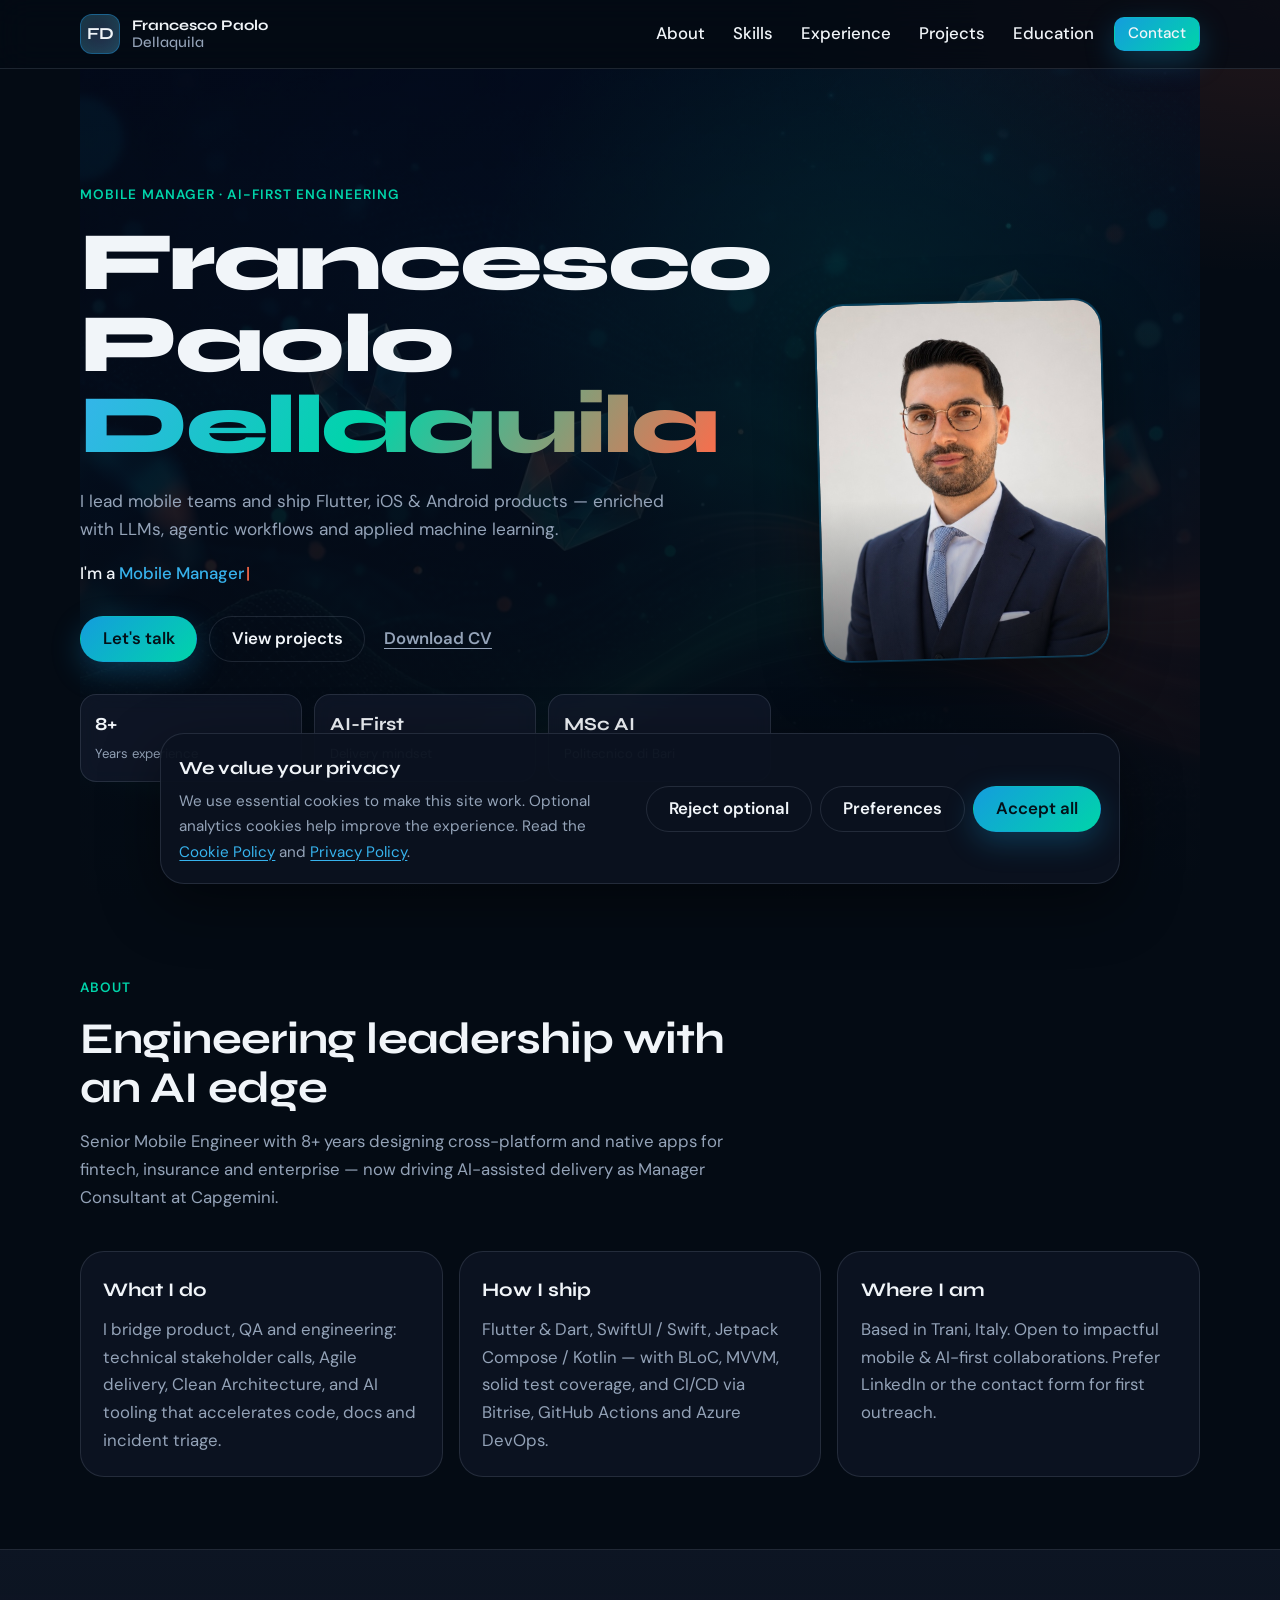
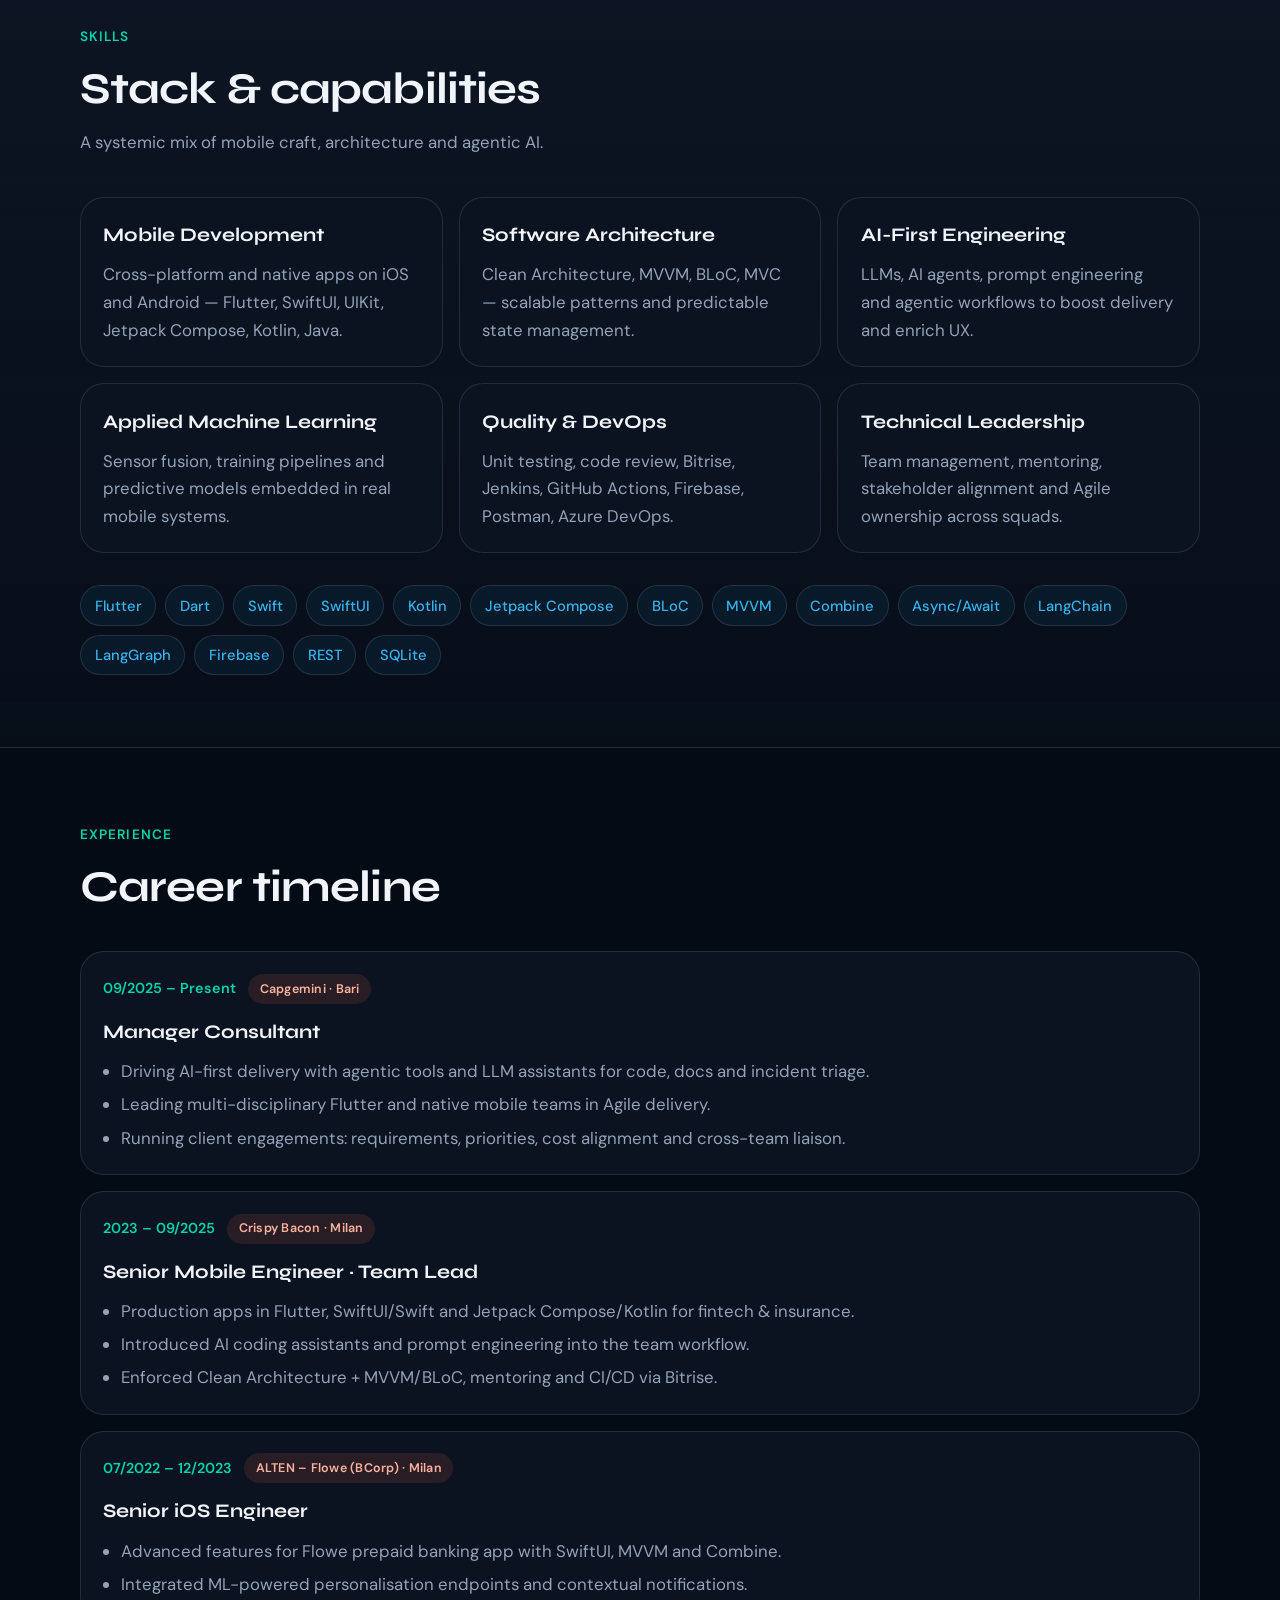
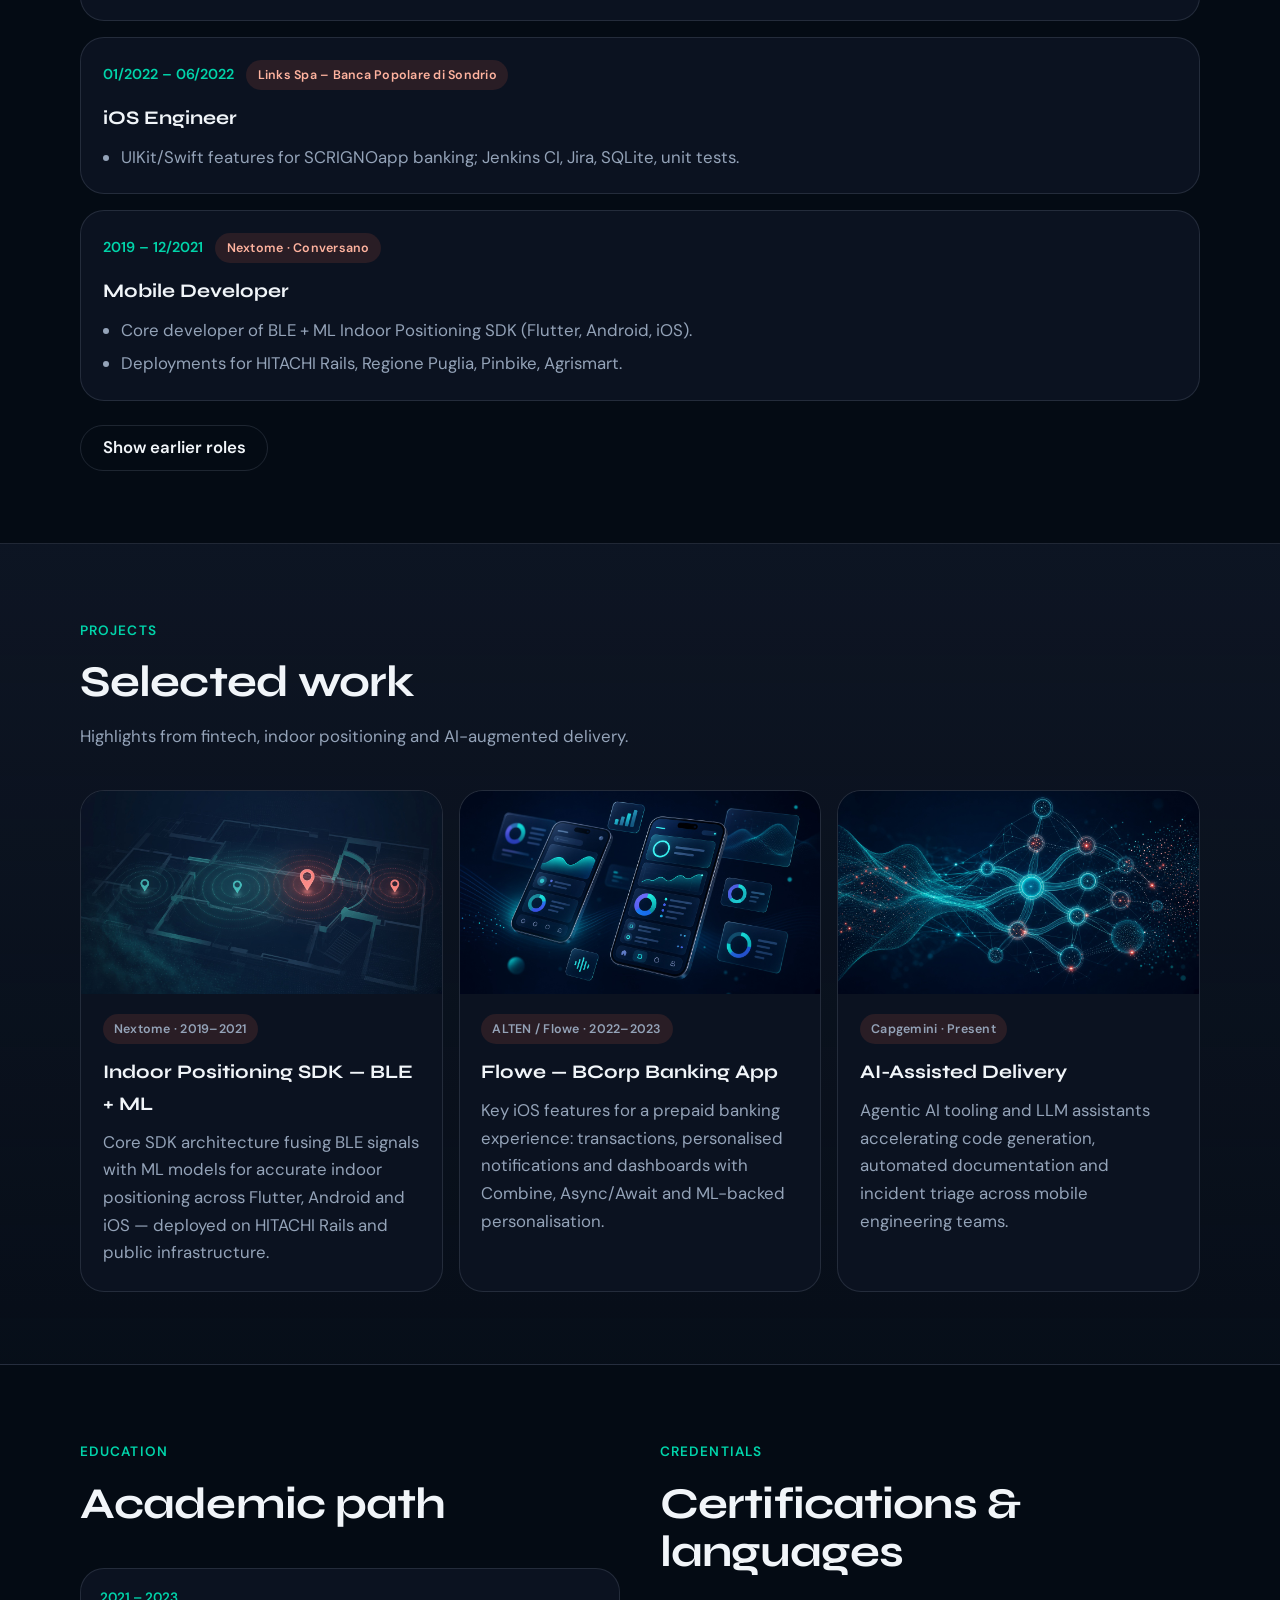
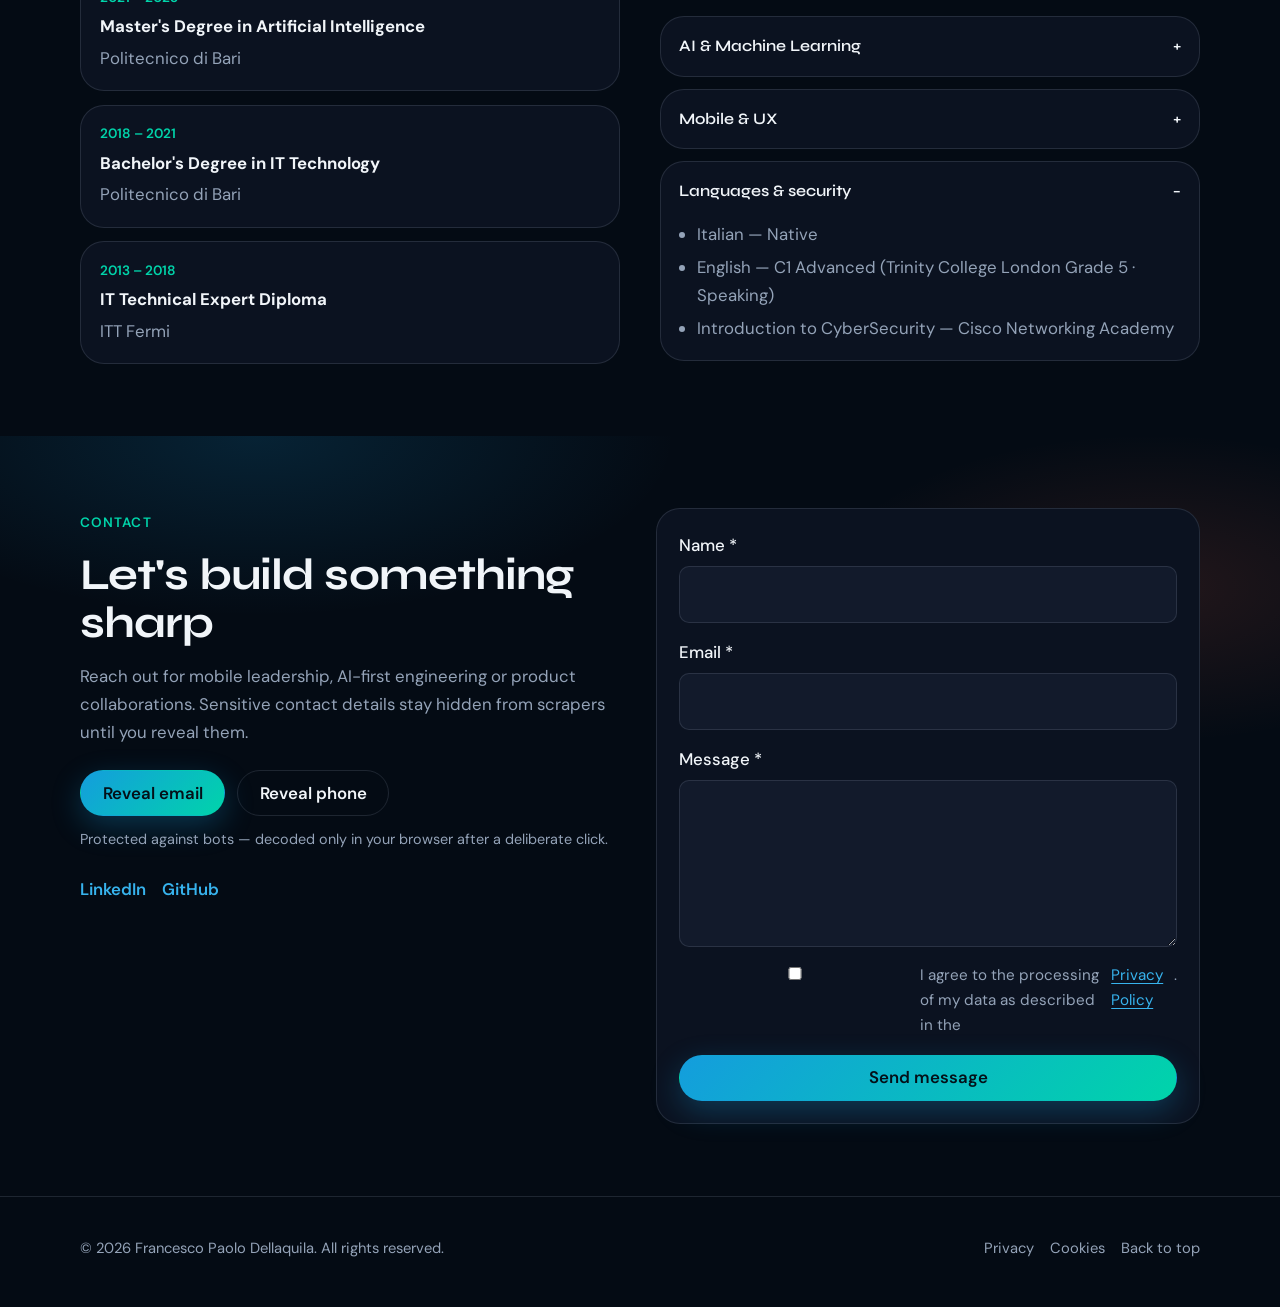
==== commit 7336db1e: "Rebuild portfolio as vanilla dark-premium site with GDPR and SEO. Replace the Bootstrap iPortfolio t" ====
--- a/index.html
+++ b/index.html
@@ -1,505 +1,461 @@
-<!DOCTYPE html>
-<html lang="en">
-
-<head>
-  <meta charset="utf-8">
-  <meta content="width=device-width, initial-scale=1.0" name="viewport">
-
-  <title>Dellaquila Francesco Paolo</title>
-  <meta content="Dellaquila Francesco Paolo Personal Portfolio" name="description">
-  <meta content="Dellaquila, Francesco, Paolo, Portfolio, CV, Experience" name="keywords">
-
-  <!-- Favicons -->
-  <link href="assets/img/favicon.png" rel="icon">
-  <link href="assets/img/apple-touch-icon.png" rel="apple-touch-icon">
-
-  <!-- Google Fonts -->
-  <link href="https://fonts.googleapis.com/css?family=Open+Sans:300,300i,400,400i,600,600i,700,700i|Raleway:300,300i,400,400i,500,500i,600,600i,700,700i|Poppins:300,300i,400,400i,500,500i,600,600i,700,700i" rel="stylesheet">
-
-  <!-- Vendor CSS Files -->
-  <link href="assets/vendor/aos/aos.css" rel="stylesheet">
-  <link href="assets/vendor/bootstrap/css/bootstrap.min.css" rel="stylesheet">
-  <link href="assets/vendor/bootstrap-icons/bootstrap-icons.css" rel="stylesheet">
-  <link href="assets/vendor/boxicons/css/boxicons.min.css" rel="stylesheet">
-  <link href="assets/vendor/glightbox/css/glightbox.min.css" rel="stylesheet">
-  <link href="assets/vendor/swiper/swiper-bundle.min.css" rel="stylesheet">
-
-  <!-- Template Main CSS File -->
-  <link href="assets/css/style.css" rel="stylesheet">
-</head>
-
-<body>
-
-  <!-- ======= Mobile nav toggle button ======= -->
-  <i class="bi bi-list mobile-nav-toggle d-xl-none"></i>
-
-  <!-- ======= Header ======= -->
-  <header id="header">
-    <div class="d-flex flex-column">
-
-      <div class="profile">
-        <img src="assets/img/profile-img.jpg" alt="" class="img-fluid rounded-circle">
-        <h1 class="text-light"><a href="index.html">Francesco Paolo <br>Dellaquila</a></h1>
-        <div class="social-links mt-3 text-center">
-          <a href="https://www.linkedin.com/in/francesco-paolo-dellaquila-99632713b/" class="linkedin"><i class="bx bxl-linkedin"></i></a>
-        </div>
-      </div>
-
-      <nav id="navbar" class="nav-menu navbar">
-        <ul>
-          <li><a href="#hero" class="nav-link scrollto active"><i class="bx bx-home"></i> <span>Home</span></a></li>
-          <li><a href="#about" class="nav-link scrollto"><i class="bx bx-user"></i> <span>About</span></a></li>
-          <li><a href="#resume" class="nav-link scrollto"><i class="bx bx-file-blank"></i> <span>Resume</span></a></li>
-          <li><a href="#portfolio" class="nav-link scrollto"><i class="bx bx-book-content"></i> <span>Portfolio</span></a></li>
-          <li><a href="#contact" class="nav-link scrollto"><i class="bx bx-envelope"></i> <span>Contact</span></a></li>
-        </ul>
-      </nav><!-- .nav-menu -->
-    </div>
-  </header><!-- End Header -->
-
-  <!-- ======= Hero Section ======= -->
-  <section id="hero" class="d-flex flex-column justify-content-center align-items-center">
-    <div class="hero-container" data-aos="fade-in">
-      <h1>Francesco Paolo Dellaquila</h1>
-      <p>I'm <span class="typed" data-typed-items="Senior Mobile Developer, Team Leader, AI Engineer, UI Entusiast"></span></p>
-    </div>
-  </section><!-- End Hero -->
-
-  <main id="main">
-
-    <!-- ======= About Section ======= -->
-    <section id="about" class="about">
-      <div class="container">
-
-        <div class="section-title">
-           <h2>About Me</h2>
-            <p>I am a dedicated and experienced software engineer with over six years of professional expertise. My passion for technology drives me to continually enhance my skills, stay abreast of industry developments, and explore innovative tools. Over the years, I have specialized in developing mobile applications and crafting scripts in various languages. My past freelance and curreny employee work has led me to collaborate with diverse companies and individual clients, often in remote settings.</p>
-        </div>
-
-        <div class="row">
-          <div class="col-lg-4" data-aos="fade-right">
-            <img src="assets/img/profile-img.jpg" class="img-fluid" alt="">
-          </div>
-          <div class="col-lg-8 pt-4 pt-lg-0 content" data-aos="fade-left">
-            <h3>Senior Mobile Engineer</h3>
-            <p class="fst-italic">
-              iOS/Android/Flutter 
-            </p>
-            <div class="row">
-              <div class="col-lg-6">
-                <ul>
-                  <li><i class="bi bi-chevron-right"></i> <strong>Birthday:</strong> <span>4 March 1999</span></li>
-                  <li><i class="bi bi-chevron-right"></i> <strong>Phone:</strong> <span>+39 3453855492</span></li>
-                  <li><i class="bi bi-chevron-right"></i> <strong>City:</strong> <span>Barletta, BT (76121)</span></li>
-                </ul>
-              </div>
-              <div class="col-lg-6">
-                <ul>
-                  <li><i class="bi bi-chevron-right"></i> <strong>Age:</strong> <span>24</span></li>
-                  <li><i class="bi bi-chevron-right"></i> <strong>Degree:</strong> <span>Master in Artificial Intelligence</span></li>
-                  <li><i class="bi bi-chevron-right"></i> <strong>Email:</strong> <span>info@dellaquilafrancescopaolo.it</span></li>
-                </ul>
-              </div>
-            </div>
-            <p>
-I pride myself on being a resourceful and proactive team player, consistently contributing fresh ideas and effectively managing projects from their inception to their successful deployment. My adaptable approach allows me to seamlessly integrate into diverse work environments, facilitating continuous learning and the practical enhancement of my skills, thereby bene ting the organizations I serve.
-            </p>
-          </div>
-        </div>
-
-      </div>
-    </section><!-- End About Section -->
-
-    <!-- ======= Facts Section ======= -->
-    <section id="facts" class="facts">
-      <div class="container">
-
-        <div class="section-title">
-          <h2>Facts</h2>
-          <p>A quick resume about me:</p>
-        </div>
-
-        <div class="row no-gutters">
-
-          <div class="col-lg-3 col-md-6 d-md-flex align-items-md-stretch" data-aos="fade-up">
-            <div class="count-box">
-              <i class="bi bi-emoji-smile"></i>
-              <span data-purecounter-start="0" data-purecounter-end="10" data-purecounter-duration="1" class="purecounter"></span>
-              <p><strong>Company</strong> hiring or consultancy</p>
-            </div>
-          </div>
-
-          <div class="col-lg-3 col-md-6 d-md-flex align-items-md-stretch" data-aos="fade-up" data-aos-delay="100">
-            <div class="count-box">
-              <i class="bi bi-journal-richtext"></i>
-              <span data-purecounter-start="0" data-purecounter-end="50" data-purecounter-duration="1" class="purecounter"></span>
-              <p><strong>Projects</strong> in various fields with different requests</p>
-            </div>
-          </div>
-
-          <div class="col-lg-3 col-md-6 d-md-flex align-items-md-stretch" data-aos="fade-up" data-aos-delay="200">
-            <div class="count-box">
-              <i class="bi bi-headset"></i>
-              <span data-purecounter-start="0" data-purecounter-end="6" data-purecounter-duration="1" class="purecounter"></span>
-              <p><strong>Years of experience</strong> Working and certificates</p>
-            </div>
-          </div>
-
-          <div class="col-lg-3 col-md-6 d-md-flex align-items-md-stretch" data-aos="fade-up" data-aos-delay="300">
-            <div class="count-box">
-              <i class="bi bi-people"></i>
-              <span data-purecounter-start="0" data-purecounter-end="5" data-purecounter-duration="1" class="purecounter"></span>
-              <p><strong>Years of Univeristy Carrer</strong>in IT and Artificial Intelligence</p>
-            </div>
-          </div>
-
-        </div>
-
-      </div>
-    </section><!-- End Facts Section -->
-
-    <!-- ======= Skills Section ======= -->
-    <section id="skills" class="skills section-bg">
-      <div class="container">
-
-        <div class="section-title">
-          <h2>Skills and Soft Skills</h2>
-        </div>
-
-        <div class="row skills-content">
-
-          <div class="col-lg-6" data-aos="fade-up">
-
-            <div class="progress">
-              <span class="skill">Team Management <i class="val">80%</i></span>
-              <div class="progress-bar-wrap">
-                <div class="progress-bar" role="progressbar" aria-valuenow="80" aria-valuemin="0" aria-valuemax="100"></div>
-              </div>
-            </div>
-
-            <div class="progress">
-              <span class="skill">Public Speaking <i class="val">90%</i></span>
-              <div class="progress-bar-wrap">
-                <div class="progress-bar" role="progressbar" aria-valuenow="90" aria-valuemin="0" aria-valuemax="100"></div>
-              </div>
-            </div>
-
-            <div class="progress">
-              <span class="skill">Consumer Support <i class="val">80%</i></span>
-              <div class="progress-bar-wrap">
-                <div class="progress-bar" role="progressbar" aria-valuenow="80" aria-valuemin="0" aria-valuemax="100"></div>
-              </div>
-            </div>
-
-            <div class="progress">
-              <span class="skill">Curiosity & Creativity <i class="val">100%</i></span>
-              <div class="progress-bar-wrap">
-                <div class="progress-bar" role="progressbar" aria-valuenow="100" aria-valuemin="0" aria-valuemax="100"></div>
-              </div>
-            </div>
-
-          </div>
-
-          <div class="col-lg-6" data-aos="fade-up" data-aos-delay="100">
-
-            <div class="progress">
-              <span class="skill">Graphic & Video Editing <i class="val">70%</i></span>
-              <div class="progress-bar-wrap">
-                <div class="progress-bar" role="progressbar" aria-valuenow="70" aria-valuemin="0" aria-valuemax="100"></div>
-              </div>
-            </div>
-
-            <div class="progress">
-              <span class="skill">Videogame Maker <i class="val">60%</i></span>
-              <div class="progress-bar-wrap">
-                <div class="progress-bar" role="progressbar" aria-valuenow="60" aria-valuemin="0" aria-valuemax="100"></div>
-              </div>
-            </div>
-
-            <div class="progress">
-              <span class="skill">Mobile Development <i class="val">100%</i></span>
-              <div class="progress-bar-wrap">
-                <div class="progress-bar" role="progressbar" aria-valuenow="100" aria-valuemin="0" aria-valuemax="100"></div>
-              </div>
-            </div>
-
-            <div class="progress">
-              <span class="skill">Web Development <i class="val">70%</i></span>
-              <div class="progress-bar-wrap">
-                <div class="progress-bar" role="progressbar" aria-valuenow="70" aria-valuemin="0" aria-valuemax="100"></div>
-              </div>
-            </div>
-
-          </div>
-
-        </div>
-
-      </div>
-    </section><!-- End Skills Section -->
-
-        <!-- ======= Skills Section ======= -->
-    <section id="skills" class="skills section-bg">
-      <div class="container">
-
-        <div class="section-title">
-          <h2>Language</h2>
-        </div>
-
-        <div class="row skills-content">
-
-          <div class="col-lg-6" data-aos="fade-up">
-
-            <div class="progress">
-              <span class="skill">Italiano <i class="val">100%</i></span>
-              <div class="progress-bar-wrap">
-                <div class="progress-bar" role="progressbar" aria-valuenow="100" aria-valuemin="0" aria-valuemax="100"></div>
-              </div>
-            </div>
-
-            <div class="progress">
-              <span class="skill">English <i class="val">80%</i></span>
-              <div class="progress-bar-wrap">
-                <div class="progress-bar" role="progressbar" aria-valuenow="80" aria-valuemin="0" aria-valuemax="100"></div>
-              </div>
-            </div>
-
-          </div>
-
-        </div>
-
-      </div>
-    </section><!-- End Skills Section -->
-
-    <!-- ======= Resume Section ======= -->
-    <section id="resume" class="resume">
-      <div class="container">
-
-        <div class="section-title">
-          <h2>Resume</h2>
-          <p>Here is a brief overview of my latest work and student experiences. For a complete overview, <a href="assets/cv.pdf">download my CV</a></p>
-        </div>
-
-        <div class="row">
-          <div class="col-lg-6" data-aos="fade-up">
-            <h3 class="resume-title">Relevant Experience</h3>
-            <div class="resume-item pb-0">
-              <h4>Mobile Developer | Bermotech (internship) - London</h4>
-              <p><em>As part of scholar project, I spent one month in London working as web, iOS and Android developer for Bermotech. My main role was the development of Android/iOS apps or videogames, used to teach programming to kids. After that time, they have hired me.</em></p>
-              <ul>
-                <li>iOS, Android</li>
-                <li>Clean Architecture, MVVM, Unit Test</li>
-                <li>Rest Api, Git, Android Studio, Xcode</li>
-              </ul>
-            </div>
-
-            <h3 class="resume-title">Education Summary</h3>
-            <div class="resume-item">
-              <h4>Master Degree in Artificial Intelligence</h4>
-              <h5>2021 - 2023</h5>
-              <p><em>Politecnico di Bari</em></p>
-              <p>Doctor of information technology in artificial intelligence</p>
-            </div>
-            <div class="resume-item">
-              <h4>Bachelor of Fine Arts &amp; Graphic Design</h4>
-              <h5>2018 - 2021</h5>
-              <p><em>Politecnico di Bari</em></p>
-              <p>Doctor of information technology in computer science</p>
-            </div>
-          </div>
-          <div class="col-lg-6" data-aos="fade-up" data-aos-delay="100">
-            <h3 class="resume-title">Professional Summary Experience</h3>
-            <div class="resume-item">
-              <h4>Senior Mobile Engineer | Team-Lead</h4>
-              <h5>2023 — Present</h5>
-              <p><em>At Cripsy, I specialize in creating mobile applications using Cross-Platform Flutter and native iOS and Android development for a diverse range of clients. This includes major financial institutions, insurance companies, and other private enterprises. In addition to development, I play a crucial role in project evaluation, organizational and economic assessments, team leadership, task management, knowledge sharing, and providing support to junior to mid-level colleagues.</em></p>
-              <ul>
-                <li>Flutter, Dart, SwiftUI, Swift, Jetpack Compose, Kotlin</li>
-                <li>BLoC, Clean Architecture, MVVM, Unit Test</li>
-                <li>Rest Api, Bitrise, Git, Android Studio, Google Suite, Postman Agile, Team Leading</li>
-              </ul>
-            </div>
-            <div class="resume-item">
-              <h4>Senior iOS Engineer</h4>
-              <h5>2022 — 2023</h5>
-              <h6>Flowe | BCorp</h6>
-              <p><em>Banking app to smart manage prepaid card with many advanced features and a careful eye on the environmental impact.</em></p>
-              <ul>
-                <li>Swift UI, Swift 5</li>
-                <li>MVVM, Clean Architecture, Combine, Async/Await, Unit Test</li>
-                <li>Rest Api, Azure Devops, Git, XCode, Microsoft Suite, Postman</li>
-                <li>Agile</li>
-              </ul>
-            </div>
-          </div>
-        </div>
-
-        <div class="row" style="margin-top: 16px;">
-          <div class="text-center"><button class="btn btn-primary"><a href="assets/cv.pdf" style="color: white">Download CV</a></button></div>
-        </div>
-
-      </div>
-    </section><!-- End Resume Section -->
-
-    <!-- ======= Portfolio Section ======= -->
-    <section id="portfolio" class="portfolio section-bg">
-      <div class="container">
-
-        <div class="section-title">
-          <h2>Portfolio</h2>
-          <p>Magnam dolores commodi suscipit. Necessitatibus eius consequatur ex aliquid fuga eum quidem. Sit sint consectetur velit. Quisquam quos quisquam cupiditate. Et nemo qui impedit suscipit alias ea. Quia fugiat sit in iste officiis commodi quidem hic quas.</p>
-        </div>
-
-        <div class="row" data-aos="fade-up">
-          <div class="col-lg-12 d-flex justify-content-center">
-            <ul id="portfolio-flters">
-              <li data-filter="*" class="filter-active">All</li>
-              <li data-filter=".filter-app">App</li>
-              <li data-filter=".filter-web">Web</li>
-            </ul>
-          </div>
-        </div>
-
-        <div class="row portfolio-container" data-aos="fade-up" data-aos-delay="100">
-
-          <div class="col-lg-4 col-md-6 portfolio-item filter-app">
-            <div class="portfolio-wrap">
-              <img src="https://assets.flowe.com/images/src_set/B1h6k2uck49Q8sM-1300/display-di-uno-smartphone-che-mostra-la-app-di-flowe.webp" class="img-fluid" alt="">
-              <div class="portfolio-links">
-                <a href="https://www.flowe.com/"><i class="bx bx-plus"></i></a>
-              </div>
-            </div>
-          </div>
-
-          <div class="col-lg-4 col-md-6 portfolio-item filter-app">
-            <div class="portfolio-wrap">
-              <img src="https://nextome.com/documents/20125/0/solution-card-navigation.svg" class="img-fluid" alt="">
-              <div class="portfolio-links">
-                <a href="https://nextome.com/"><i class="bx bx-plus"></i></a>
-              </div>
-            </div>
-          </div>
-
-          <div class="col-lg-4 col-md-6 portfolio-item filter-app">
-            <div class="portfolio-wrap">
-              <img src="https://www.ferrovie.it/portale/images/articoli/12705101.jpg" class="img-fluid" alt="">
-              <div class="portfolio-links">
-                <a href="https://www.google.com/url?sa=i&url=https%3A%2F%2Fwww.ferrovie.it%2Fportale%2Farticoli%2F12705&psig=AOvVaw3kV55gyQEkVMUlavpIA0z8&ust=1706088790131000&source=images&cd=vfe&opi=89978449&ved=0CBQQjhxqFwoTCJDe0pSa84MDFQAAAAAdAAAAABAD"><i class="bx bx-plus"></i></a>
-              </div>
-            </div>
-          </div>
-
-
-          <div class="col-lg-4 col-md-6 portfolio-item filter-app">
-            <div class="portfolio-wrap">
-              <img src="https://cf-images.eu-west-1.prod.boltdns.net/v1/static/55864818001/9cc5ae8d-1189-464c-ab2e-75ca51fa50d4/c0127bb6-4b3f-4877-9741-e2409e624d03/960x540/match/image.jpg" class="img-fluid" alt="">
-              <div class="portfolio-links">
-                <a href="https://www.google.com/url?sa=i&url=https%3A%2F%2Fwww.popso.it%2Fapp&psig=AOvVaw05tOaag3npVWLB8v-1UZu_&ust=1706088826328000&source=images&cd=vfe&opi=89978449&ved=0CBQQjhxqFwoTCMCQh6aa84MDFQAAAAAdAAAAABAI"><i class="bx bx-plus"></i></a>
-              </div>
-            </div>
-          </div>
-
-          <div class="col-lg-4 col-md-6 portfolio-item filter-web">
-            <div class="portfolio-wrap">
-              <img src="https://markupitalia.com/wp-content/uploads/2023/08/FW23_Campagna_donna.jpg" class="img-fluid" alt="">
-              <div class="portfolio-links">
-                <a href="https://markupitalia.com"><i class="bx bx-plus"></i></a>
-              </div>
-            </div>
-          </div>
-
-          <div class="col-lg-4 col-md-6 portfolio-item filter-web">
-            <div class="portfolio-wrap">
-              <img src="https://likeabee.co/wp-content/uploads/2017/10/Group-6.png" class="img-fluid" alt="">
-              <div class="portfolio-links">
-                <a href="https://likeabee.co/"><i class="bx bx-plus"></i></a>
-              </div>
-            </div>
-          </div>
-
-
-          <div class="col-lg-4 col-md-6 portfolio-item filter-web">
-            <div class="portfolio-wrap">
-              <img src="https://urbankiss.it/wp-content/uploads/2023/09/0G8A7962-scaled.jpg" class="img-fluid" alt="">
-              <div class="portfolio-links">
-                <a href="https://urbankiss.it"><i class="bx bx-plus"></i></a>
-              </div>
-            </div>
-          </div>
-
-
-        </div>
-
-      </div>
-    </section><!-- End Portfolio Section -->
-
-    <!-- ======= Contact Section ======= -->
-    <section id="contact" class="contact">
-      <div class="container">
-
-        <div class="section-title">
-          <h2>Contact</h2>
-          <p>I'm available for any type of informations</p>
-        </div>
-
-        <div class="row" data-aos="fade-in">
-
-          <div class="col-lg-12 d-flex align-items-stretch">
-            <div class="info">
-              <div class="address">
-                <i class="bi bi-geo-alt"></i>
-                <h4>Location:</h4>
-                <p>Barletta, BT, 76121</p>
-              </div>
-
-              <div class="email">
-                <i class="bi bi-envelope"></i>
-                <h4>Email:</h4>
-                <p><a href="mailto:info@dellaquilafrancescopaolo.it">info@dellaquilafrancescopaolo.it</a></p>
-              </div>
-
-              <div class="phone">
-                <i class="bi bi-phone"></i>
-                <h4>Call:</h4>
-                <p><a href="tel:+393453855492">+393453855492</a></p>
-              </div>
-
-              <iframe src="https://www.google.com/maps/embed?pb=!1m18!1m12!1m3!1d47945.6490568137!2d16.281917749999998!3d41.317497949999996!2m3!1f0!2f0!3f0!3m2!1i1024!2i768!4f13.1!3m3!1m2!1s0x13381c7227c9b77d%3A0xa0725bd09d9def84!2s76121%20Barletta%20BT!5e0!3m2!1sit!2sit!4v1706001774913!5m2!1sit!2sit" width="100%" height="290px" style="border:0;" allowfullscreen loading="lazy" referrerpolicy="no-referrer-when-downgrade"></iframe>
-            </div>
-
-          </div>
-
-        </div>
-
-      </div>
-    </section><!-- End Contact Section -->
-
-  </main><!-- End #main -->
-
-  <!-- ======= Footer ======= -->
-  <footer id="footer">
-    <div class="container">
-      <div class="copyright">
-        &copy; Copyright 2024<strong><span> Dellaquila Francesco Paolo</span></strong>
-      </div>
-    </div>
-  </footer><!-- End  Footer -->
-
-  <a href="#" class="back-to-top d-flex align-items-center justify-content-center"><i class="bi bi-arrow-up-short"></i></a>
-
-  <!-- Vendor JS Files -->
-  <script src="assets/vendor/purecounter/purecounter_vanilla.js"></script>
-  <script src="assets/vendor/aos/aos.js"></script>
-  <script src="assets/vendor/bootstrap/js/bootstrap.bundle.min.js"></script>
-  <script src="assets/vendor/glightbox/js/glightbox.min.js"></script>
-  <script src="assets/vendor/isotope-layout/isotope.pkgd.min.js"></script>
-  <script src="assets/vendor/swiper/swiper-bundle.min.js"></script>
-  <script src="assets/vendor/typed.js/typed.umd.js"></script>
-  <script src="assets/vendor/waypoints/noframework.waypoints.js"></script>
-  <script src="assets/vendor/php-email-form/validate.js"></script>
-
-  <!-- Template Main JS File -->
-  <script src="assets/js/main.js"></script>
-
-</body>
-
-</html>+<!DOCTYPE html>
+<html lang="en">
+<head>
+  <meta charset="utf-8">
+  <meta name="viewport" content="width=device-width, initial-scale=1">
+  <title>Francesco Paolo Dellaquila | Mobile Manager · Flutter · iOS · Android · AI-First</title>
+  <meta name="description" content="Senior Mobile Engineer & Manager Consultant. 8+ years building Flutter, iOS and Android apps with an AI-first approach. Capgemini · Fintech · Machine Learning.">
+  <meta name="keywords" content="Francesco Paolo Dellaquila, Mobile Engineer, Flutter, iOS, Android, AI, Machine Learning, Capgemini, Team Lead, Trani, Bari">
+  <meta name="author" content="Francesco Paolo Dellaquila">
+  <meta name="robots" content="index, follow, max-image-preview:large, max-snippet:-1, max-video-preview:-1">
+  <meta name="theme-color" content="#040B14">
+  <link rel="canonical" href="https://paolodellaquila.github.io/CV/">
+
+  <meta property="og:type" content="website">
+  <meta property="og:locale" content="en_US">
+  <meta property="og:url" content="https://paolodellaquila.github.io/CV/">
+  <meta property="og:title" content="Francesco Paolo Dellaquila | Mobile Manager · AI-First">
+  <meta property="og:description" content="Senior Mobile Engineer & Manager Consultant specializing in Flutter, iOS, Android and AI-first engineering.">
+  <meta property="og:image" content="https://paolodellaquila.github.io/CV/assets/images/profile.jpg">
+  <meta property="og:site_name" content="Francesco Paolo Dellaquila">
+
+  <meta name="twitter:card" content="summary_large_image">
+  <meta name="twitter:title" content="Francesco Paolo Dellaquila | Mobile Manager · AI-First">
+  <meta name="twitter:description" content="Senior Mobile Engineer & Manager Consultant — Flutter, iOS, Android, AI-first delivery.">
+  <meta name="twitter:image" content="https://paolodellaquila.github.io/CV/assets/images/profile.jpg">
+
+  <link rel="icon" href="assets/images/favicon.png">
+  <link rel="apple-touch-icon" href="assets/images/apple-touch-icon.png">
+
+  <link rel="preconnect" href="https://fonts.googleapis.com">
+  <link rel="preconnect" href="https://fonts.gstatic.com" crossorigin>
+  <link href="https://fonts.googleapis.com/css2?family=DM+Sans:ital,opsz,wght@0,9..40,400;0,9..40,500;0,9..40,600;0,9..40,700;1,9..40,400&family=Syne:wght@600;700;800&display=swap" rel="stylesheet">
+
+  <link rel="stylesheet" href="style.css">
+
+  <script type="application/ld+json">
+  {
+    "@context": "https://schema.org",
+    "@type": "Person",
+    "name": "Francesco Paolo Dellaquila",
+    "jobTitle": "Manager Consultant · Senior Mobile Engineer",
+    "url": "https://paolodellaquila.github.io/CV/",
+    "image": "https://paolodellaquila.github.io/CV/assets/images/profile.jpg",
+    "address": {
+      "@type": "PostalAddress",
+      "addressLocality": "Trani",
+      "addressCountry": "IT"
+    },
+    "alumniOf": [{ "@type": "CollegeOrUniversity", "name": "Politecnico di Bari" }],
+    "knowsAbout": ["Flutter", "iOS", "Android", "Artificial Intelligence", "Machine Learning", "Mobile Architecture", "Technical Leadership"],
+    "sameAs": [
+      "https://www.linkedin.com/in/francesco-paolo-dellaquila-99632713b/",
+      "https://github.com/paolodellaquila"
+    ]
+  }
+  </script>
+</head>
+<body>
+  <a class="skip-link" href="#main">Skip to content</a>
+
+  <div id="cookie-banner" class="cookie-banner" role="dialog" aria-labelledby="cookie-title" aria-describedby="cookie-desc" hidden>
+    <div class="cookie-banner__inner">
+      <div class="cookie-banner__copy">
+        <h2 id="cookie-title">We value your privacy</h2>
+        <p id="cookie-desc">We use essential cookies to make this site work. Optional analytics cookies help improve the experience. Read the <a href="cookie-policy.html">Cookie Policy</a> and <a href="privacy-policy.html">Privacy Policy</a>.</p>
+      </div>
+      <div class="cookie-banner__actions">
+        <button type="button" class="btn btn--ghost" data-cookie="reject">Reject optional</button>
+        <button type="button" class="btn btn--ghost" data-cookie="prefs">Preferences</button>
+        <button type="button" class="btn btn--primary" data-cookie="accept">Accept all</button>
+      </div>
+    </div>
+  </div>
+
+  <div id="cookie-modal" class="modal" role="dialog" aria-modal="true" aria-labelledby="cookie-modal-title" hidden>
+    <div class="modal__backdrop" data-close-modal></div>
+    <div class="modal__panel">
+      <button type="button" class="modal__close" data-close-modal aria-label="Close preferences">&times;</button>
+      <h2 id="cookie-modal-title">Cookie preferences</h2>
+      <form id="cookie-prefs-form" class="cookie-prefs">
+        <label class="cookie-prefs__row">
+          <span>
+            <strong>Essential</strong>
+            <small>Required for navigation, security and consent storage.</small>
+          </span>
+          <input type="checkbox" checked disabled aria-label="Essential cookies always on">
+        </label>
+        <label class="cookie-prefs__row">
+          <span>
+            <strong>Analytics</strong>
+            <small>Anonymous usage metrics to improve content and performance.</small>
+          </span>
+          <input type="checkbox" name="analytics" id="cookie-analytics">
+        </label>
+        <div class="cookie-prefs__actions">
+          <button type="submit" class="btn btn--primary">Save preferences</button>
+        </div>
+      </form>
+    </div>
+  </div>
+
+  <header class="site-header" id="top">
+    <div class="site-header__inner">
+      <a class="logo" href="#top" aria-label="Francesco Paolo Dellaquila — Home">
+        <span class="logo__mark" aria-hidden="true">FD</span>
+        <span class="logo__text">Francesco Paolo<span>Dellaquila</span></span>
+      </a>
+
+      <button class="nav-toggle" type="button" id="nav-toggle" aria-controls="site-nav" aria-expanded="false" aria-label="Open menu">
+        <span class="nav-toggle__bar" aria-hidden="true"></span>
+        <span class="nav-toggle__bar" aria-hidden="true"></span>
+        <span class="nav-toggle__bar" aria-hidden="true"></span>
+      </button>
+
+      <nav class="site-nav" id="site-nav" aria-label="Primary">
+        <ul class="site-nav__list">
+          <li><a href="#about">About</a></li>
+          <li><a href="#skills">Skills</a></li>
+          <li><a href="#experience">Experience</a></li>
+          <li><a href="#projects">Projects</a></li>
+          <li><a href="#education">Education</a></li>
+          <li><a class="btn btn--primary btn--sm" href="#contact">Contact</a></li>
+        </ul>
+      </nav>
+    </div>
+  </header>
+
+  <main id="main">
+    <section class="hero" id="hero" aria-labelledby="hero-title">
+      <div class="hero__bg" aria-hidden="true">
+        <img src="assets/images/hero-bg.jpg" alt="" width="1920" height="1080" decoding="async">
+        <div class="hero__mesh"></div>
+      </div>
+      <div class="hero__content container">
+        <p class="eyebrow reveal">Mobile Manager · AI-First Engineering</p>
+        <h1 id="hero-title" class="hero__title reveal">
+          Francesco Paolo<br>
+          <span class="text-gradient">Dellaquila</span>
+        </h1>
+        <p class="hero__lead reveal">
+          I lead mobile teams and ship Flutter, iOS &amp; Android products — enriched with LLMs, agentic workflows and applied machine learning.
+        </p>
+        <p class="hero__typed reveal" aria-live="polite">
+          I'm a <span id="typed-text" class="typed"></span><span class="typed-cursor" aria-hidden="true">|</span>
+        </p>
+        <div class="hero__cta reveal">
+          <a class="btn btn--primary" href="#contact">Let's talk</a>
+          <a class="btn btn--ghost" href="#projects">View projects</a>
+          <a class="btn btn--link" href="assets/cv.pdf" download>Download CV</a>
+        </div>
+        <ul class="hero__stats reveal" aria-label="Highlights">
+          <li><strong>8+</strong><span>Years experience</span></li>
+          <li><strong>AI-First</strong><span>Delivery mindset</span></li>
+          <li><strong>MSc AI</strong><span>Politecnico di Bari</span></li>
+        </ul>
+      </div>
+      <div class="hero__portrait reveal">
+        <div class="hero__portrait-frame">
+          <img
+            src="assets/images/profile.jpg"
+            alt="Professional portrait of Francesco Paolo Dellaquila in a navy three-piece suit"
+            width="640"
+            height="800"
+            fetchpriority="high">
+        </div>
+      </div>
+    </section>
+
+    <section class="section" id="about" aria-labelledby="about-title">
+      <div class="container">
+        <header class="section__head reveal">
+          <p class="eyebrow">About</p>
+          <h2 id="about-title">Engineering leadership with an AI edge</h2>
+          <p class="section__lead">Senior Mobile Engineer with 8+ years designing cross-platform and native apps for fintech, insurance and enterprise — now driving AI-assisted delivery as Manager Consultant at Capgemini.</p>
+        </header>
+        <div class="about-grid">
+          <article class="about-card reveal">
+            <h3>What I do</h3>
+            <p>I bridge product, QA and engineering: technical stakeholder calls, Agile delivery, Clean Architecture, and AI tooling that accelerates code, docs and incident triage.</p>
+          </article>
+          <article class="about-card reveal">
+            <h3>How I ship</h3>
+            <p>Flutter &amp; Dart, SwiftUI / Swift, Jetpack Compose / Kotlin — with BLoC, MVVM, solid test coverage, and CI/CD via Bitrise, GitHub Actions and Azure DevOps.</p>
+          </article>
+          <article class="about-card reveal">
+            <h3>Where I am</h3>
+            <p>Based in Trani, Italy. Open to impactful mobile &amp; AI-first collaborations. Prefer LinkedIn or the contact form for first outreach.</p>
+          </article>
+        </div>
+      </div>
+    </section>
+
+    <section class="section section--alt" id="skills" aria-labelledby="skills-title">
+      <div class="container">
+        <header class="section__head reveal">
+          <p class="eyebrow">Skills</p>
+          <h2 id="skills-title">Stack &amp; capabilities</h2>
+          <p class="section__lead">A systemic mix of mobile craft, architecture and agentic AI.</p>
+        </header>
+        <div class="skills-grid">
+          <article class="skill-card reveal"><h3>Mobile Development</h3><p>Cross-platform and native apps on iOS and Android — Flutter, SwiftUI, UIKit, Jetpack Compose, Kotlin, Java.</p></article>
+          <article class="skill-card reveal"><h3>Software Architecture</h3><p>Clean Architecture, MVVM, BLoC, MVC — scalable patterns and predictable state management.</p></article>
+          <article class="skill-card reveal"><h3>AI-First Engineering</h3><p>LLMs, AI agents, prompt engineering and agentic workflows to boost delivery and enrich UX.</p></article>
+          <article class="skill-card reveal"><h3>Applied Machine Learning</h3><p>Sensor fusion, training pipelines and predictive models embedded in real mobile systems.</p></article>
+          <article class="skill-card reveal"><h3>Quality &amp; DevOps</h3><p>Unit testing, code review, Bitrise, Jenkins, GitHub Actions, Firebase, Postman, Azure DevOps.</p></article>
+          <article class="skill-card reveal"><h3>Technical Leadership</h3><p>Team management, mentoring, stakeholder alignment and Agile ownership across squads.</p></article>
+        </div>
+        <ul class="tech-cloud reveal" aria-label="Technologies">
+          <li>Flutter</li><li>Dart</li><li>Swift</li><li>SwiftUI</li><li>Kotlin</li>
+          <li>Jetpack Compose</li><li>BLoC</li><li>MVVM</li><li>Combine</li><li>Async/Await</li>
+          <li>LangChain</li><li>LangGraph</li><li>Firebase</li><li>REST</li><li>SQLite</li>
+        </ul>
+      </div>
+    </section>
+
+    <section class="section" id="experience" aria-labelledby="experience-title">
+      <div class="container">
+        <header class="section__head reveal">
+          <p class="eyebrow">Experience</p>
+          <h2 id="experience-title">Career timeline</h2>
+        </header>
+        <div class="timeline" role="list">
+          <article class="timeline__item reveal" role="listitem">
+            <div class="timeline__meta"><time datetime="2025-09">09/2025 – Present</time><span class="pill">Capgemini · Bari</span></div>
+            <h3>Manager Consultant</h3>
+            <ul>
+              <li>Driving AI-first delivery with agentic tools and LLM assistants for code, docs and incident triage.</li>
+              <li>Leading multi-disciplinary Flutter and native mobile teams in Agile delivery.</li>
+              <li>Running client engagements: requirements, priorities, cost alignment and cross-team liaison.</li>
+            </ul>
+          </article>
+          <article class="timeline__item reveal" role="listitem">
+            <div class="timeline__meta"><time datetime="2023">2023 – 09/2025</time><span class="pill">Crispy Bacon · Milan</span></div>
+            <h3>Senior Mobile Engineer · Team Lead</h3>
+            <ul>
+              <li>Production apps in Flutter, SwiftUI/Swift and Jetpack Compose/Kotlin for fintech &amp; insurance.</li>
+              <li>Introduced AI coding assistants and prompt engineering into the team workflow.</li>
+              <li>Enforced Clean Architecture + MVVM/BLoC, mentoring and CI/CD via Bitrise.</li>
+            </ul>
+          </article>
+          <article class="timeline__item reveal" role="listitem">
+            <div class="timeline__meta"><time datetime="2022-07">07/2022 – 12/2023</time><span class="pill">ALTEN – Flowe (BCorp) · Milan</span></div>
+            <h3>Senior iOS Engineer</h3>
+            <ul>
+              <li>Advanced features for Flowe prepaid banking app with SwiftUI, MVVM and Combine.</li>
+              <li>Integrated ML-powered personalisation endpoints and contextual notifications.</li>
+            </ul>
+          </article>
+          <article class="timeline__item reveal" role="listitem">
+            <div class="timeline__meta"><time datetime="2022-01">01/2022 – 06/2022</time><span class="pill">Links Spa – Banca Popolare di Sondrio</span></div>
+            <h3>iOS Engineer</h3>
+            <ul><li>UIKit/Swift features for SCRIGNOapp banking; Jenkins CI, Jira, SQLite, unit tests.</li></ul>
+          </article>
+          <article class="timeline__item reveal" role="listitem">
+            <div class="timeline__meta"><time datetime="2019">2019 – 12/2021</time><span class="pill">Nextome · Conversano</span></div>
+            <h3>Mobile Developer</h3>
+            <ul>
+              <li>Core developer of BLE + ML Indoor Positioning SDK (Flutter, Android, iOS).</li>
+              <li>Deployments for HITACHI Rails, Regione Puglia, Pinbike, Agrismart.</li>
+            </ul>
+          </article>
+          <div class="timeline__more" id="experience-more" hidden>
+            <article class="timeline__item reveal" role="listitem">
+              <div class="timeline__meta"><time datetime="2020">2020 – 2021</time><span class="pill">Implementa · Barletta</span></div>
+              <h3>iOS Developer</h3>
+              <ul><li>Nifra fashion retail app — UIKit/Swift, REST via CocoaPods, MongoDB catalogue.</li></ul>
+            </article>
+            <article class="timeline__item reveal" role="listitem">
+              <div class="timeline__meta"><time datetime="2018">2018 – 2019</time><span class="pill">Implementa · Barletta</span></div>
+              <h3>Android Developer</h3>
+              <ul><li>OMRI Optical retail app — Java/XML, SQLite, Firebase sync, REST catalogue.</li></ul>
+            </article>
+            <article class="timeline__item reveal" role="listitem">
+              <div class="timeline__meta"><time datetime="2017">2017 – 2018</time><span class="pill">Bermotech · London</span></div>
+              <h3>Mobile Developer (Internship → Full-time)</h3>
+              <ul><li>EdTech iOS/Android/web apps teaching programming fundamentals to children.</li></ul>
+            </article>
+          </div>
+        </div>
+        <div class="section__actions reveal">
+          <button type="button" class="btn btn--ghost" id="experience-toggle" aria-expanded="false" aria-controls="experience-more">Show earlier roles</button>
+        </div>
+      </div>
+    </section>
+
+    <section class="section section--alt" id="projects" aria-labelledby="projects-title">
+      <div class="container">
+        <header class="section__head reveal">
+          <p class="eyebrow">Projects</p>
+          <h2 id="projects-title">Selected work</h2>
+          <p class="section__lead">Highlights from fintech, indoor positioning and AI-augmented delivery.</p>
+        </header>
+        <div class="projects-grid">
+          <article class="project-card reveal">
+            <div class="project-card__media">
+              <img src="assets/images/project-indoor.jpg" alt="Abstract visualisation of indoor positioning signals over an architectural plan" loading="lazy" width="800" height="450">
+            </div>
+            <div class="project-card__body">
+              <p class="pill">Nextome · 2019–2021</p>
+              <h3>Indoor Positioning SDK — BLE + ML</h3>
+              <p>Core SDK architecture fusing BLE signals with ML models for accurate indoor positioning across Flutter, Android and iOS — deployed on HITACHI Rails and public infrastructure.</p>
+            </div>
+          </article>
+          <article class="project-card reveal">
+            <div class="project-card__media">
+              <img src="assets/images/project-flowe.jpg" alt="Abstract fintech mobile interface collage with glowing teal accents" loading="lazy" width="800" height="450">
+            </div>
+            <div class="project-card__body">
+              <p class="pill">ALTEN / Flowe · 2022–2023</p>
+              <h3>Flowe — BCorp Banking App</h3>
+              <p>Key iOS features for a prepaid banking experience: transactions, personalised notifications and dashboards with Combine, Async/Await and ML-backed personalisation.</p>
+            </div>
+          </article>
+          <article class="project-card reveal">
+            <div class="project-card__media">
+              <img src="assets/images/project-ai.jpg" alt="Abstract neural network visualisation representing AI agent workflows" loading="lazy" width="800" height="450">
+            </div>
+            <div class="project-card__body">
+              <p class="pill">Capgemini · Present</p>
+              <h3>AI-Assisted Delivery</h3>
+              <p>Agentic AI tooling and LLM assistants accelerating code generation, automated documentation and incident triage across mobile engineering teams.</p>
+            </div>
+          </article>
+        </div>
+      </div>
+    </section>
+
+    <section class="section" id="education" aria-labelledby="education-title">
+      <div class="container two-col">
+        <div>
+          <header class="section__head reveal">
+            <p class="eyebrow">Education</p>
+            <h2 id="education-title">Academic path</h2>
+          </header>
+          <ul class="edu-list">
+            <li class="reveal"><time datetime="2021/2023">2021 – 2023</time><strong>Master's Degree in Artificial Intelligence</strong><span>Politecnico di Bari</span></li>
+            <li class="reveal"><time datetime="2018/2021">2018 – 2021</time><strong>Bachelor's Degree in IT Technology</strong><span>Politecnico di Bari</span></li>
+            <li class="reveal"><time datetime="2013/2018">2013 – 2018</time><strong>IT Technical Expert Diploma</strong><span>ITT Fermi</span></li>
+          </ul>
+        </div>
+        <div>
+          <header class="section__head reveal">
+            <p class="eyebrow">Credentials</p>
+            <h2 id="certs-title">Certifications &amp; languages</h2>
+          </header>
+          <div class="accordion" data-accordion>
+            <div class="accordion__item">
+              <h3>
+                <button type="button" class="accordion__trigger" aria-expanded="false" aria-controls="acc-ai" id="acc-ai-btn">AI &amp; Machine Learning <span aria-hidden="true">+</span></button>
+              </h3>
+              <div class="accordion__panel" id="acc-ai" role="region" aria-labelledby="acc-ai-btn" hidden>
+                <ul>
+                  <li>AI Engineer Agentic Track: Agent &amp; MCP Course — Udemy</li>
+                  <li>Complete Agentic AI Bootcamp with LangGraph &amp; LangChain — Udemy</li>
+                  <li>Machine Learning A-Z + ChatGPT — Udemy</li>
+                  <li>GenAI in Action for Professional and Enterprise Use — Udemy</li>
+                </ul>
+              </div>
+            </div>
+            <div class="accordion__item">
+              <h3>
+                <button type="button" class="accordion__trigger" aria-expanded="false" aria-controls="acc-mobile" id="acc-mobile-btn">Mobile &amp; UX <span aria-hidden="true">+</span></button>
+              </h3>
+              <div class="accordion__panel" id="acc-mobile" role="region" aria-labelledby="acc-mobile-btn" hidden>
+                <ul>
+                  <li>Flutter &amp; MVVM — Udemy</li>
+                  <li>Mastering RxSwift — Udemy</li>
+                  <li>iOS Bootcamp — Udemy</li>
+                  <li>Web Accessibility &amp; UX Fundamentals — Udemy</li>
+                  <li>Writing Clean Code — Udemy</li>
+                </ul>
+              </div>
+            </div>
+            <div class="accordion__item">
+              <h3>
+                <button type="button" class="accordion__trigger" aria-expanded="true" aria-controls="acc-lang" id="acc-lang-btn">Languages &amp; security <span aria-hidden="true">−</span></button>
+              </h3>
+              <div class="accordion__panel" id="acc-lang" role="region" aria-labelledby="acc-lang-btn">
+                <ul>
+                  <li>Italian — Native</li>
+                  <li>English — C1 Advanced (Trinity College London Grade 5 · Speaking)</li>
+                  <li>Introduction to CyberSecurity — Cisco Networking Academy</li>
+                </ul>
+              </div>
+            </div>
+          </div>
+        </div>
+      </div>
+    </section>
+
+    <section class="section section--contact" id="contact" aria-labelledby="contact-title">
+      <div class="container contact-grid">
+        <header class="section__head reveal">
+          <p class="eyebrow">Contact</p>
+          <h2 id="contact-title">Let's build something sharp</h2>
+          <p class="section__lead">Reach out for mobile leadership, AI-first engineering or product collaborations. Sensitive contact details stay hidden from scrapers until you reveal them.</p>
+          <div class="contact-reveal">
+            <button type="button" class="btn btn--primary" id="reveal-email" aria-describedby="reveal-hint">Reveal email</button>
+            <button type="button" class="btn btn--ghost" id="reveal-phone">Reveal phone</button>
+            <p id="reveal-hint" class="contact-reveal__hint">Protected against bots — decoded only in your browser after a deliberate click.</p>
+            <p class="contact-reveal__value" id="email-slot" hidden></p>
+            <p class="contact-reveal__value" id="phone-slot" hidden></p>
+          </div>
+          <ul class="social-list" aria-label="Social profiles">
+            <li><a href="https://www.linkedin.com/in/francesco-paolo-dellaquila-99632713b/" rel="noopener noreferrer me" target="_blank">LinkedIn</a></li>
+            <li><a href="https://github.com/paolodellaquila" rel="noopener noreferrer me" target="_blank">GitHub</a></li>
+          </ul>
+        </header>
+
+        <form class="contact-form reveal" id="contact-form" novalidate>
+          <div class="hp-field" aria-hidden="true">
+            <label for="company_url">Company website</label>
+            <input type="text" id="company_url" name="company_url" tabindex="-1" autocomplete="off">
+          </div>
+          <div class="form-field">
+            <label for="name">Name <span aria-hidden="true">*</span></label>
+            <input type="text" id="name" name="name" required autocomplete="name" maxlength="80">
+            <p class="form-error" id="name-error" role="alert" hidden></p>
+          </div>
+          <div class="form-field">
+            <label for="email">Email <span aria-hidden="true">*</span></label>
+            <input type="email" id="email" name="email" required autocomplete="email" maxlength="120" inputmode="email">
+            <p class="form-error" id="email-error" role="alert" hidden></p>
+          </div>
+          <div class="form-field">
+            <label for="message">Message <span aria-hidden="true">*</span></label>
+            <textarea id="message" name="message" required rows="5" maxlength="2000"></textarea>
+            <p class="form-error" id="message-error" role="alert" hidden></p>
+          </div>
+          <div class="form-field form-field--check">
+            <label>
+              <input type="checkbox" id="privacy" name="privacy" required>
+              I agree to the processing of my data as described in the <a href="privacy-policy.html">Privacy Policy</a>.
+            </label>
+            <p class="form-error" id="privacy-error" role="alert" hidden></p>
+          </div>
+          <button type="submit" class="btn btn--primary">Send message</button>
+          <p class="form-success" id="form-success" role="status" hidden>Thanks — your email client will open with the message ready to send.</p>
+        </form>
+      </div>
+    </section>
+  </main>
+
+  <footer class="site-footer">
+    <div class="container site-footer__inner">
+      <p>&copy; <span id="year"></span> Francesco Paolo Dellaquila. All rights reserved.</p>
+      <nav aria-label="Legal">
+        <a href="privacy-policy.html">Privacy</a>
+        <a href="cookie-policy.html">Cookies</a>
+        <a href="#top">Back to top</a>
+      </nav>
+    </div>
+  </footer>
+
+  <button type="button" class="back-top" id="back-top" aria-label="Back to top" hidden>
+    <span aria-hidden="true">↑</span>
+  </button>
+
+  <script src="script.js" defer></script>
+</body>
+</html>
--- a/style.css
+++ b/style.css
@@ -0,0 +1,1170 @@
+/* ==========================================================================
+   Francesco Paolo Dellaquila — Portfolio Design System
+   Dark premium · navy brand · teal / coral accents
+   ========================================================================== */
+
+:root {
+  /* Brand palette */
+  --color-navy: #1b263b;
+  --color-ink: #040b14;
+  --color-surface: #0b1220;
+  --color-surface-2: #121a2b;
+  --color-primary: #149ddd;
+  --color-primary-soft: #37b3ed;
+  --color-teal: #00d4aa;
+  --color-coral: #ff6b4a;
+  --color-text: #f1f5f9;
+  --color-muted: #94a3b8;
+  --color-border: rgba(148, 163, 184, 0.18);
+  --color-glass: rgba(18, 26, 43, 0.72);
+  --color-success: #22c55e;
+  --color-danger: #fb7185;
+
+  /* Typography */
+  --font-display: "Syne", system-ui, sans-serif;
+  --font-body: "DM Sans", system-ui, sans-serif;
+  --fw-regular: 400;
+  --fw-medium: 500;
+  --fw-semibold: 600;
+  --fw-bold: 700;
+  --fw-black: 800;
+
+  /* Spacing / radius / motion */
+  --space-1: 0.25rem;
+  --space-2: 0.5rem;
+  --space-3: 0.75rem;
+  --space-4: 1rem;
+  --space-5: 1.5rem;
+  --space-6: 2rem;
+  --space-7: 3rem;
+  --space-8: 4.5rem;
+  --radius-sm: 10px;
+  --radius-md: 16px;
+  --radius-lg: 24px;
+  --radius-pill: 999px;
+  --shadow-glow: 0 0 0 1px rgba(20, 157, 221, 0.25), 0 20px 60px rgba(0, 0, 0, 0.45);
+  --header-h: 4.25rem;
+  --container: 1120px;
+  --ease: cubic-bezier(0.22, 1, 0.36, 1);
+  --focus: 0 0 0 3px rgba(0, 212, 170, 0.45);
+}
+
+*,
+*::before,
+*::after {
+  box-sizing: border-box;
+}
+
+html {
+  scroll-behavior: smooth;
+}
+
+body {
+  margin: 0;
+  font-family: var(--font-body);
+  font-size: 1.05rem;
+  line-height: 1.65;
+  color: var(--color-text);
+  background:
+    radial-gradient(1200px 600px at 10% -10%, rgba(20, 157, 221, 0.18), transparent 60%),
+    radial-gradient(900px 500px at 100% 0%, rgba(255, 107, 74, 0.12), transparent 55%),
+    var(--color-ink);
+  overflow-x: hidden;
+}
+
+body.nav-open,
+body.modal-open {
+  overflow: hidden;
+}
+
+img {
+  max-width: 100%;
+  height: auto;
+  display: block;
+}
+
+a {
+  color: var(--color-primary-soft);
+  text-decoration-thickness: 1px;
+  text-underline-offset: 0.2em;
+  transition: color 0.2s var(--ease);
+}
+
+a:hover {
+  color: var(--color-teal);
+}
+
+:focus-visible {
+  outline: none;
+  box-shadow: var(--focus);
+}
+
+.skip-link {
+  position: absolute;
+  left: 1rem;
+  top: -4rem;
+  z-index: 10000;
+  background: var(--color-teal);
+  color: var(--color-ink);
+  padding: 0.75rem 1rem;
+  border-radius: var(--radius-sm);
+  font-weight: var(--fw-semibold);
+}
+
+.skip-link:focus {
+  top: 1rem;
+}
+
+.container {
+  width: min(100% - 2rem, var(--container));
+  margin-inline: auto;
+}
+
+/* -------------------------------------------------------------------------- */
+/* Buttons
+/* -------------------------------------------------------------------------- */
+
+.btn {
+  display: inline-flex;
+  align-items: center;
+  justify-content: center;
+  gap: 0.5rem;
+  border: 1px solid transparent;
+  border-radius: var(--radius-pill);
+  padding: 0.85rem 1.35rem;
+  font: inherit;
+  font-weight: var(--fw-semibold);
+  line-height: 1;
+  cursor: pointer;
+  text-decoration: none;
+  transition: transform 0.2s var(--ease), background 0.2s var(--ease), border-color 0.2s var(--ease), color 0.2s var(--ease), box-shadow 0.2s var(--ease);
+}
+
+.btn:active {
+  transform: translateY(1px) scale(0.98);
+}
+
+.btn--sm {
+  padding: 0.65rem 1.1rem;
+  font-size: 0.95rem;
+}
+
+.btn--primary {
+  background: linear-gradient(135deg, var(--color-primary), var(--color-teal));
+  color: #041018;
+  box-shadow: 0 10px 30px rgba(20, 157, 221, 0.28);
+}
+
+.btn--primary:hover {
+  color: #041018;
+  box-shadow: 0 14px 36px rgba(0, 212, 170, 0.35);
+  transform: translateY(-2px);
+}
+
+.btn--ghost {
+  background: transparent;
+  border-color: var(--color-border);
+  color: var(--color-text);
+}
+
+.btn--ghost:hover {
+  border-color: var(--color-primary-soft);
+  color: var(--color-primary-soft);
+  background: rgba(20, 157, 221, 0.08);
+}
+
+.btn--link {
+  background: transparent;
+  color: var(--color-muted);
+  padding-inline: 0.35rem;
+  text-decoration: underline;
+  text-underline-offset: 0.25em;
+}
+
+.btn--link:hover {
+  color: var(--color-teal);
+}
+
+/* -------------------------------------------------------------------------- */
+/* Header / Nav
+/* -------------------------------------------------------------------------- */
+
+.site-header {
+  position: sticky;
+  top: 0;
+  z-index: 1000;
+  backdrop-filter: blur(16px);
+  background: rgba(4, 11, 20, 0.72);
+  border-bottom: 1px solid var(--color-border);
+}
+
+.site-header__inner {
+  width: min(100% - 2rem, var(--container));
+  margin-inline: auto;
+  min-height: var(--header-h);
+  display: flex;
+  align-items: center;
+  justify-content: space-between;
+  gap: 1rem;
+}
+
+.logo {
+  display: inline-flex;
+  align-items: center;
+  gap: 0.75rem;
+  text-decoration: none;
+  color: var(--color-text);
+}
+
+.logo__mark {
+  width: 2.5rem;
+  height: 2.5rem;
+  border-radius: 12px;
+  display: grid;
+  place-items: center;
+  font-family: var(--font-display);
+  font-weight: var(--fw-bold);
+  background: linear-gradient(145deg, var(--color-navy), #243552);
+  border: 1px solid rgba(20, 157, 221, 0.45);
+  box-shadow: inset 0 0 20px rgba(0, 212, 170, 0.15);
+}
+
+.logo__text {
+  display: none;
+  flex-direction: column;
+  font-family: var(--font-display);
+  font-weight: var(--fw-bold);
+  font-size: 0.92rem;
+  line-height: 1.15;
+}
+
+.logo__text span {
+  color: var(--color-muted);
+  font-weight: var(--fw-medium);
+}
+
+.nav-toggle {
+  width: 2.75rem;
+  height: 2.75rem;
+  border-radius: 12px;
+  border: 1px solid var(--color-border);
+  background: var(--color-surface);
+  display: inline-flex;
+  flex-direction: column;
+  justify-content: center;
+  align-items: center;
+  gap: 5px;
+  cursor: pointer;
+}
+
+.nav-toggle__bar {
+  width: 1.15rem;
+  height: 2px;
+  background: var(--color-text);
+  border-radius: 2px;
+  transition: transform 0.25s var(--ease), opacity 0.2s;
+}
+
+.nav-toggle[aria-expanded="true"] .nav-toggle__bar:nth-child(1) {
+  transform: translateY(7px) rotate(45deg);
+}
+
+.nav-toggle[aria-expanded="true"] .nav-toggle__bar:nth-child(2) {
+  opacity: 0;
+}
+
+.nav-toggle[aria-expanded="true"] .nav-toggle__bar:nth-child(3) {
+  transform: translateY(-7px) rotate(-45deg);
+}
+
+.site-nav {
+  position: fixed;
+  inset: var(--header-h) 0 0 0;
+  background: rgba(4, 11, 20, 0.96);
+  transform: translateX(100%);
+  transition: transform 0.35s var(--ease);
+  padding: 1.5rem;
+}
+
+.site-nav.is-open {
+  transform: translateX(0);
+}
+
+.site-nav__list {
+  list-style: none;
+  margin: 0;
+  padding: 0;
+  display: flex;
+  flex-direction: column;
+  gap: 0.35rem;
+}
+
+.site-nav__list a {
+  display: block;
+  padding: 0.95rem 1rem;
+  border-radius: var(--radius-sm);
+  color: var(--color-text);
+  text-decoration: none;
+  font-weight: var(--fw-medium);
+}
+
+.site-nav__list a:hover,
+.site-nav__list a:focus-visible {
+  background: rgba(20, 157, 221, 0.12);
+  color: var(--color-primary-soft);
+}
+
+.site-nav__list .btn {
+  width: 100%;
+  margin-top: 0.5rem;
+}
+
+/* -------------------------------------------------------------------------- */
+/* Hero
+/* -------------------------------------------------------------------------- */
+
+.hero {
+  position: relative;
+  display: grid;
+  gap: 2rem;
+  padding: 2.5rem 0 3.5rem;
+  min-height: calc(100svh - var(--header-h));
+  align-items: center;
+}
+
+.hero__bg {
+  position: absolute;
+  inset: 0;
+  z-index: -1;
+  overflow: hidden;
+}
+
+.hero__bg img {
+  width: 100%;
+  height: 100%;
+  object-fit: cover;
+  opacity: 0.38;
+  filter: saturate(1.15) contrast(1.05);
+}
+
+.hero__mesh {
+  position: absolute;
+  inset: 0;
+  background:
+    linear-gradient(180deg, rgba(4, 11, 20, 0.35) 0%, rgba(4, 11, 20, 0.88) 75%, var(--color-ink) 100%),
+    radial-gradient(circle at 70% 30%, rgba(0, 212, 170, 0.18), transparent 40%);
+}
+
+.hero__content {
+  position: relative;
+}
+
+.eyebrow {
+  display: inline-flex;
+  align-items: center;
+  gap: 0.5rem;
+  margin: 0 0 1rem;
+  color: var(--color-teal);
+  font-size: 0.85rem;
+  font-weight: var(--fw-semibold);
+  letter-spacing: 0.08em;
+  text-transform: uppercase;
+}
+
+.hero__title {
+  margin: 0;
+  font-family: var(--font-display);
+  font-weight: var(--fw-black);
+  font-size: clamp(2.6rem, 9vw, 5.2rem);
+  line-height: 0.98;
+  letter-spacing: -0.03em;
+}
+
+.text-gradient {
+  background: linear-gradient(120deg, var(--color-primary-soft), var(--color-teal) 45%, var(--color-coral));
+  -webkit-background-clip: text;
+  background-clip: text;
+  color: transparent;
+}
+
+.hero__lead {
+  margin: 1.25rem 0 0;
+  max-width: 38rem;
+  color: var(--color-muted);
+  font-size: 1.08rem;
+}
+
+.hero__typed {
+  margin: 1rem 0 0;
+  min-height: 1.75rem;
+  color: var(--color-text);
+  font-weight: var(--fw-medium);
+}
+
+.typed {
+  color: var(--color-primary-soft);
+}
+
+.typed-cursor {
+  display: inline-block;
+  margin-left: 2px;
+  color: var(--color-coral);
+  animation: blink 1s steps(1) infinite;
+}
+
+@keyframes blink {
+  50% { opacity: 0; }
+}
+
+.hero__cta {
+  display: flex;
+  flex-wrap: wrap;
+  gap: 0.75rem;
+  margin-top: 1.75rem;
+}
+
+.hero__stats {
+  list-style: none;
+  margin: 2rem 0 0;
+  padding: 0;
+  display: grid;
+  grid-template-columns: repeat(3, minmax(0, 1fr));
+  gap: 0.75rem;
+}
+
+.hero__stats li {
+  padding: 0.9rem;
+  border-radius: var(--radius-md);
+  background: var(--color-glass);
+  border: 1px solid var(--color-border);
+  backdrop-filter: blur(10px);
+}
+
+.hero__stats strong {
+  display: block;
+  font-family: var(--font-display);
+  font-size: 1.15rem;
+}
+
+.hero__stats span {
+  color: var(--color-muted);
+  font-size: 0.82rem;
+}
+
+.hero__portrait {
+  width: min(100% - 2rem, 360px);
+  margin-inline: auto;
+}
+
+.hero__portrait-frame {
+  position: relative;
+  border-radius: 28px;
+  overflow: hidden;
+  border: 1px solid rgba(20, 157, 221, 0.35);
+  box-shadow: var(--shadow-glow);
+  transform: rotate(-1.5deg);
+  animation: floaty 7s var(--ease) infinite;
+}
+
+.hero__portrait-frame::after {
+  content: "";
+  position: absolute;
+  inset: 0;
+  background: linear-gradient(180deg, transparent 55%, rgba(4, 11, 20, 0.45));
+  pointer-events: none;
+}
+
+.hero__portrait-frame img {
+  width: 100%;
+  aspect-ratio: 4 / 5;
+  object-fit: cover;
+  object-position: center top;
+}
+
+@keyframes floaty {
+  0%, 100% { transform: rotate(-1.5deg) translateY(0); }
+  50% { transform: rotate(-1.5deg) translateY(-10px); }
+}
+
+/* -------------------------------------------------------------------------- */
+/* Sections
+/* -------------------------------------------------------------------------- */
+
+.section {
+  padding: var(--space-8) 0;
+}
+
+.section--alt {
+  background:
+    linear-gradient(180deg, rgba(18, 26, 43, 0.65), rgba(18, 26, 43, 0.2));
+  border-block: 1px solid var(--color-border);
+}
+
+.section__head {
+  max-width: 42rem;
+  margin-bottom: 2.5rem;
+}
+
+.section__head h2,
+.section h2 {
+  margin: 0;
+  font-family: var(--font-display);
+  font-size: clamp(1.8rem, 4vw, 2.75rem);
+  line-height: 1.1;
+  letter-spacing: -0.02em;
+}
+
+.section__lead {
+  margin: 1rem 0 0;
+  color: var(--color-muted);
+}
+
+.section__actions {
+  margin-top: 1.5rem;
+}
+
+.about-grid,
+.skills-grid,
+.projects-grid {
+  display: grid;
+  gap: 1rem;
+}
+
+.about-card,
+.skill-card,
+.project-card,
+.timeline__item,
+.edu-list li,
+.contact-form,
+.accordion__item {
+  background: var(--color-surface);
+  border: 1px solid var(--color-border);
+  border-radius: var(--radius-lg);
+}
+
+.about-card,
+.skill-card {
+  padding: 1.35rem 1.4rem;
+  transition: transform 0.25s var(--ease), border-color 0.25s var(--ease), box-shadow 0.25s var(--ease);
+}
+
+.about-card:hover,
+.skill-card:hover,
+.project-card:hover {
+  transform: translateY(-4px);
+  border-color: rgba(0, 212, 170, 0.35);
+  box-shadow: 0 18px 40px rgba(0, 0, 0, 0.28);
+}
+
+.about-card h3,
+.skill-card h3,
+.project-card h3,
+.timeline__item h3 {
+  margin: 0 0 0.65rem;
+  font-family: var(--font-display);
+  font-size: 1.2rem;
+}
+
+.about-card p,
+.skill-card p,
+.project-card p {
+  margin: 0;
+  color: var(--color-muted);
+}
+
+.tech-cloud {
+  list-style: none;
+  margin: 2rem 0 0;
+  padding: 0;
+  display: flex;
+  flex-wrap: wrap;
+  gap: 0.55rem;
+}
+
+.tech-cloud li {
+  padding: 0.45rem 0.85rem;
+  border-radius: var(--radius-pill);
+  border: 1px solid var(--color-border);
+  background: rgba(20, 157, 221, 0.08);
+  color: var(--color-primary-soft);
+  font-size: 0.92rem;
+  font-weight: var(--fw-medium);
+}
+
+.pill {
+  display: inline-flex;
+  align-items: center;
+  padding: 0.3rem 0.7rem;
+  border-radius: var(--radius-pill);
+  background: rgba(255, 107, 74, 0.12);
+  color: #ffb39f;
+  font-size: 0.78rem;
+  font-weight: var(--fw-semibold);
+  letter-spacing: 0.02em;
+}
+
+/* Timeline */
+.timeline {
+  display: grid;
+  gap: 1rem;
+  position: relative;
+}
+
+.timeline__item {
+  padding: 1.35rem 1.4rem;
+}
+
+.timeline__meta {
+  display: flex;
+  flex-wrap: wrap;
+  gap: 0.5rem 0.75rem;
+  align-items: center;
+  margin-bottom: 0.75rem;
+}
+
+.timeline__meta time {
+  color: var(--color-teal);
+  font-size: 0.9rem;
+  font-weight: var(--fw-semibold);
+}
+
+.timeline__item ul {
+  margin: 0;
+  padding-left: 1.1rem;
+  color: var(--color-muted);
+}
+
+.timeline__item li + li {
+  margin-top: 0.35rem;
+}
+
+/* Projects */
+.project-card {
+  overflow: hidden;
+}
+
+.project-card__media {
+  aspect-ratio: 16 / 9;
+  overflow: hidden;
+}
+
+.project-card__media img {
+  width: 100%;
+  height: 100%;
+  object-fit: cover;
+  transition: transform 0.5s var(--ease);
+}
+
+.project-card:hover .project-card__media img {
+  transform: scale(1.05);
+}
+
+.project-card__body {
+  padding: 1.25rem 1.35rem 1.5rem;
+}
+
+.project-card__body .pill {
+  margin-bottom: 0.75rem;
+}
+
+.project-card__body h3 {
+  margin-bottom: 0.55rem;
+}
+
+/* Education */
+.two-col {
+  display: grid;
+  gap: 2.5rem;
+}
+
+.edu-list {
+  list-style: none;
+  margin: 0;
+  padding: 0;
+  display: grid;
+  gap: 0.85rem;
+}
+
+.edu-list li {
+  padding: 1.1rem 1.2rem;
+  display: grid;
+  gap: 0.25rem;
+}
+
+.edu-list time {
+  color: var(--color-teal);
+  font-size: 0.85rem;
+  font-weight: var(--fw-semibold);
+}
+
+.edu-list span {
+  color: var(--color-muted);
+}
+
+/* Accordion */
+.accordion {
+  display: grid;
+  gap: 0.75rem;
+}
+
+.accordion__item {
+  overflow: hidden;
+}
+
+.accordion__item h3 {
+  margin: 0;
+  font-size: 1rem;
+}
+
+.accordion__trigger {
+  width: 100%;
+  display: flex;
+  justify-content: space-between;
+  align-items: center;
+  gap: 1rem;
+  padding: 1rem 1.15rem;
+  background: transparent;
+  border: 0;
+  color: var(--color-text);
+  font: inherit;
+  font-family: var(--font-display);
+  font-weight: var(--fw-semibold);
+  cursor: pointer;
+  text-align: left;
+}
+
+.accordion__trigger:hover {
+  color: var(--color-primary-soft);
+}
+
+.accordion__panel {
+  padding: 0 1.15rem 1.1rem;
+}
+
+.accordion__panel ul {
+  margin: 0;
+  padding-left: 1.1rem;
+  color: var(--color-muted);
+}
+
+.accordion__panel li + li {
+  margin-top: 0.35rem;
+}
+
+/* Contact */
+.section--contact {
+  background:
+    radial-gradient(700px 300px at 20% 0%, rgba(20, 157, 221, 0.16), transparent 60%),
+    radial-gradient(600px 280px at 90% 20%, rgba(255, 107, 74, 0.12), transparent 55%);
+}
+
+.contact-grid {
+  display: grid;
+  gap: 2rem;
+}
+
+.contact-reveal {
+  margin-top: 1.5rem;
+  display: flex;
+  flex-wrap: wrap;
+  gap: 0.75rem;
+  align-items: center;
+}
+
+.contact-reveal__hint {
+  flex-basis: 100%;
+  margin: 0;
+  color: var(--color-muted);
+  font-size: 0.9rem;
+}
+
+.contact-reveal__value {
+  flex-basis: 100%;
+  margin: 0;
+  font-weight: var(--fw-semibold);
+}
+
+.contact-reveal__value a {
+  color: var(--color-teal);
+  text-decoration: none;
+}
+
+.social-list {
+  list-style: none;
+  margin: 1.5rem 0 0;
+  padding: 0;
+  display: flex;
+  gap: 1rem;
+}
+
+.social-list a {
+  font-weight: var(--fw-semibold);
+  text-decoration: none;
+}
+
+.contact-form {
+  padding: 1.4rem;
+  display: grid;
+  gap: 1rem;
+}
+
+.form-field {
+  display: grid;
+  gap: 0.4rem;
+}
+
+.form-field label {
+  font-weight: var(--fw-medium);
+}
+
+.form-field input,
+.form-field textarea {
+  width: 100%;
+  border-radius: var(--radius-sm);
+  border: 1px solid var(--color-border);
+  background: var(--color-surface-2);
+  color: var(--color-text);
+  padding: 0.85rem 0.95rem;
+  font: inherit;
+}
+
+.form-field input:focus-visible,
+.form-field textarea:focus-visible {
+  border-color: var(--color-teal);
+}
+
+.form-field--check label {
+  display: flex;
+  gap: 0.65rem;
+  align-items: flex-start;
+  font-weight: var(--fw-regular);
+  color: var(--color-muted);
+  font-size: 0.95rem;
+}
+
+.form-field--check input {
+  margin-top: 0.25rem;
+}
+
+.form-error {
+  margin: 0;
+  color: var(--color-danger);
+  font-size: 0.88rem;
+}
+
+.form-success {
+  margin: 0;
+  color: var(--color-success);
+  font-weight: var(--fw-medium);
+}
+
+.form-field.is-invalid input,
+.form-field.is-invalid textarea {
+  border-color: var(--color-danger);
+}
+
+.hp-field {
+  position: absolute !important;
+  left: -10000px !important;
+  width: 1px !important;
+  height: 1px !important;
+  overflow: hidden !important;
+}
+
+/* Footer */
+.site-footer {
+  border-top: 1px solid var(--color-border);
+  padding: 1.5rem 0 2rem;
+}
+
+.site-footer__inner {
+  display: flex;
+  flex-direction: column;
+  gap: 0.85rem;
+  color: var(--color-muted);
+  font-size: 0.92rem;
+}
+
+.site-footer nav {
+  display: flex;
+  flex-wrap: wrap;
+  gap: 1rem;
+}
+
+.site-footer a {
+  color: var(--color-muted);
+  text-decoration: none;
+}
+
+.site-footer a:hover {
+  color: var(--color-teal);
+}
+
+.back-top {
+  position: fixed;
+  right: 1rem;
+  bottom: 1rem;
+  z-index: 900;
+  width: 2.75rem;
+  height: 2.75rem;
+  border-radius: 50%;
+  border: 1px solid var(--color-border);
+  background: linear-gradient(145deg, var(--color-primary), var(--color-teal));
+  color: #041018;
+  font-size: 1.2rem;
+  cursor: pointer;
+  box-shadow: 0 10px 25px rgba(0, 0, 0, 0.35);
+}
+
+/* Cookie / Modal */
+.cookie-banner {
+  position: fixed;
+  inset-inline: 0;
+  bottom: 0;
+  z-index: 2000;
+  padding: 1rem;
+}
+
+.cookie-banner__inner {
+  width: min(100%, 960px);
+  margin-inline: auto;
+  background: rgba(11, 18, 32, 0.96);
+  border: 1px solid var(--color-border);
+  border-radius: var(--radius-lg);
+  padding: 1.15rem;
+  box-shadow: 0 20px 60px rgba(0, 0, 0, 0.45);
+  display: grid;
+  gap: 1rem;
+}
+
+.cookie-banner h2 {
+  margin: 0 0 0.4rem;
+  font-family: var(--font-display);
+  font-size: 1.15rem;
+}
+
+.cookie-banner p {
+  margin: 0;
+  color: var(--color-muted);
+  font-size: 0.95rem;
+}
+
+.cookie-banner__actions {
+  display: flex;
+  flex-wrap: wrap;
+  gap: 0.55rem;
+}
+
+.modal[hidden],
+.cookie-banner[hidden],
+[hidden] {
+  display: none !important;
+}
+
+.modal {
+  position: fixed;
+  inset: 0;
+  z-index: 2100;
+  display: grid;
+  place-items: center;
+  padding: 1rem;
+}
+
+.modal__backdrop {
+  position: absolute;
+  inset: 0;
+  background: rgba(0, 0, 0, 0.65);
+}
+
+.modal__panel {
+  position: relative;
+  width: min(100%, 460px);
+  background: var(--color-surface);
+  border: 1px solid var(--color-border);
+  border-radius: var(--radius-lg);
+  padding: 1.4rem;
+  box-shadow: var(--shadow-glow);
+}
+
+.modal__close {
+  position: absolute;
+  top: 0.65rem;
+  right: 0.75rem;
+  border: 0;
+  background: transparent;
+  color: var(--color-muted);
+  font-size: 1.6rem;
+  cursor: pointer;
+}
+
+.cookie-prefs {
+  display: grid;
+  gap: 1rem;
+  margin-top: 1rem;
+}
+
+.cookie-prefs__row {
+  display: flex;
+  justify-content: space-between;
+  gap: 1rem;
+  align-items: center;
+  padding: 0.85rem;
+  border-radius: var(--radius-sm);
+  border: 1px solid var(--color-border);
+}
+
+.cookie-prefs__row small {
+  display: block;
+  color: var(--color-muted);
+  margin-top: 0.25rem;
+}
+
+/* Legal pages */
+.legal-page {
+  padding: 3rem 0 4rem;
+}
+
+.legal-page h1 {
+  font-family: var(--font-display);
+  font-size: clamp(2rem, 5vw, 3rem);
+  margin: 0 0 1rem;
+}
+
+.legal-page h2 {
+  font-family: var(--font-display);
+  margin-top: 2rem;
+}
+
+.legal-page p,
+.legal-page li {
+  color: var(--color-muted);
+}
+
+/* Reveal animation */
+.reveal {
+  opacity: 0;
+  transform: translateY(18px);
+  transition: opacity 0.7s var(--ease), transform 0.7s var(--ease);
+}
+
+.reveal.is-visible {
+  opacity: 1;
+  transform: none;
+}
+
+/* -------------------------------------------------------------------------- */
+/* Tablet ≥ 768px
+/* -------------------------------------------------------------------------- */
+
+@media (min-width: 768px) {
+  .logo__text {
+    display: flex;
+  }
+
+  .hero {
+    grid-template-columns: 1.15fr 0.85fr;
+    width: min(100% - 2rem, var(--container));
+    margin-inline: auto;
+    gap: 2rem;
+    padding-top: 3rem;
+  }
+
+  .hero__content.container {
+    width: 100%;
+  }
+
+  .hero__portrait {
+    width: 100%;
+    margin: 0;
+  }
+
+  .about-grid,
+  .skills-grid {
+    grid-template-columns: repeat(2, minmax(0, 1fr));
+  }
+
+  .projects-grid {
+    grid-template-columns: repeat(2, minmax(0, 1fr));
+  }
+
+  .two-col {
+    grid-template-columns: 1fr 1fr;
+    align-items: start;
+  }
+
+  .contact-grid {
+    grid-template-columns: 1fr 1fr;
+    align-items: start;
+  }
+
+  .cookie-banner__inner {
+    grid-template-columns: 1.4fr auto;
+    align-items: center;
+  }
+
+  .site-footer__inner {
+    flex-direction: row;
+    justify-content: space-between;
+    align-items: center;
+  }
+}
+
+/* -------------------------------------------------------------------------- */
+/* Desktop ≥ 1024px
+/* -------------------------------------------------------------------------- */
+
+@media (min-width: 1024px) {
+  .nav-toggle {
+    display: none;
+  }
+
+  .site-nav {
+    position: static;
+    transform: none;
+    background: transparent;
+    padding: 0;
+  }
+
+  .site-nav__list {
+    flex-direction: row;
+    align-items: center;
+    gap: 0.15rem;
+  }
+
+  .site-nav__list a {
+    padding: 0.55rem 0.8rem;
+  }
+
+  .site-nav__list .btn {
+    width: auto;
+    margin-top: 0;
+    margin-left: 0.35rem;
+  }
+
+  .hero {
+    grid-template-columns: 1.25fr 0.75fr;
+    gap: 3rem;
+  }
+
+  .about-grid {
+    grid-template-columns: repeat(3, minmax(0, 1fr));
+  }
+
+  .skills-grid,
+  .projects-grid {
+    grid-template-columns: repeat(3, minmax(0, 1fr));
+  }
+}
+
+@media (prefers-reduced-motion: reduce) {
+  html { scroll-behavior: auto; }
+  *, *::before, *::after {
+    animation-duration: 0.01ms !important;
+    animation-iteration-count: 1 !important;
+    transition-duration: 0.01ms !important;
+  }
+  .reveal {
+    opacity: 1;
+    transform: none;
+  }
+}
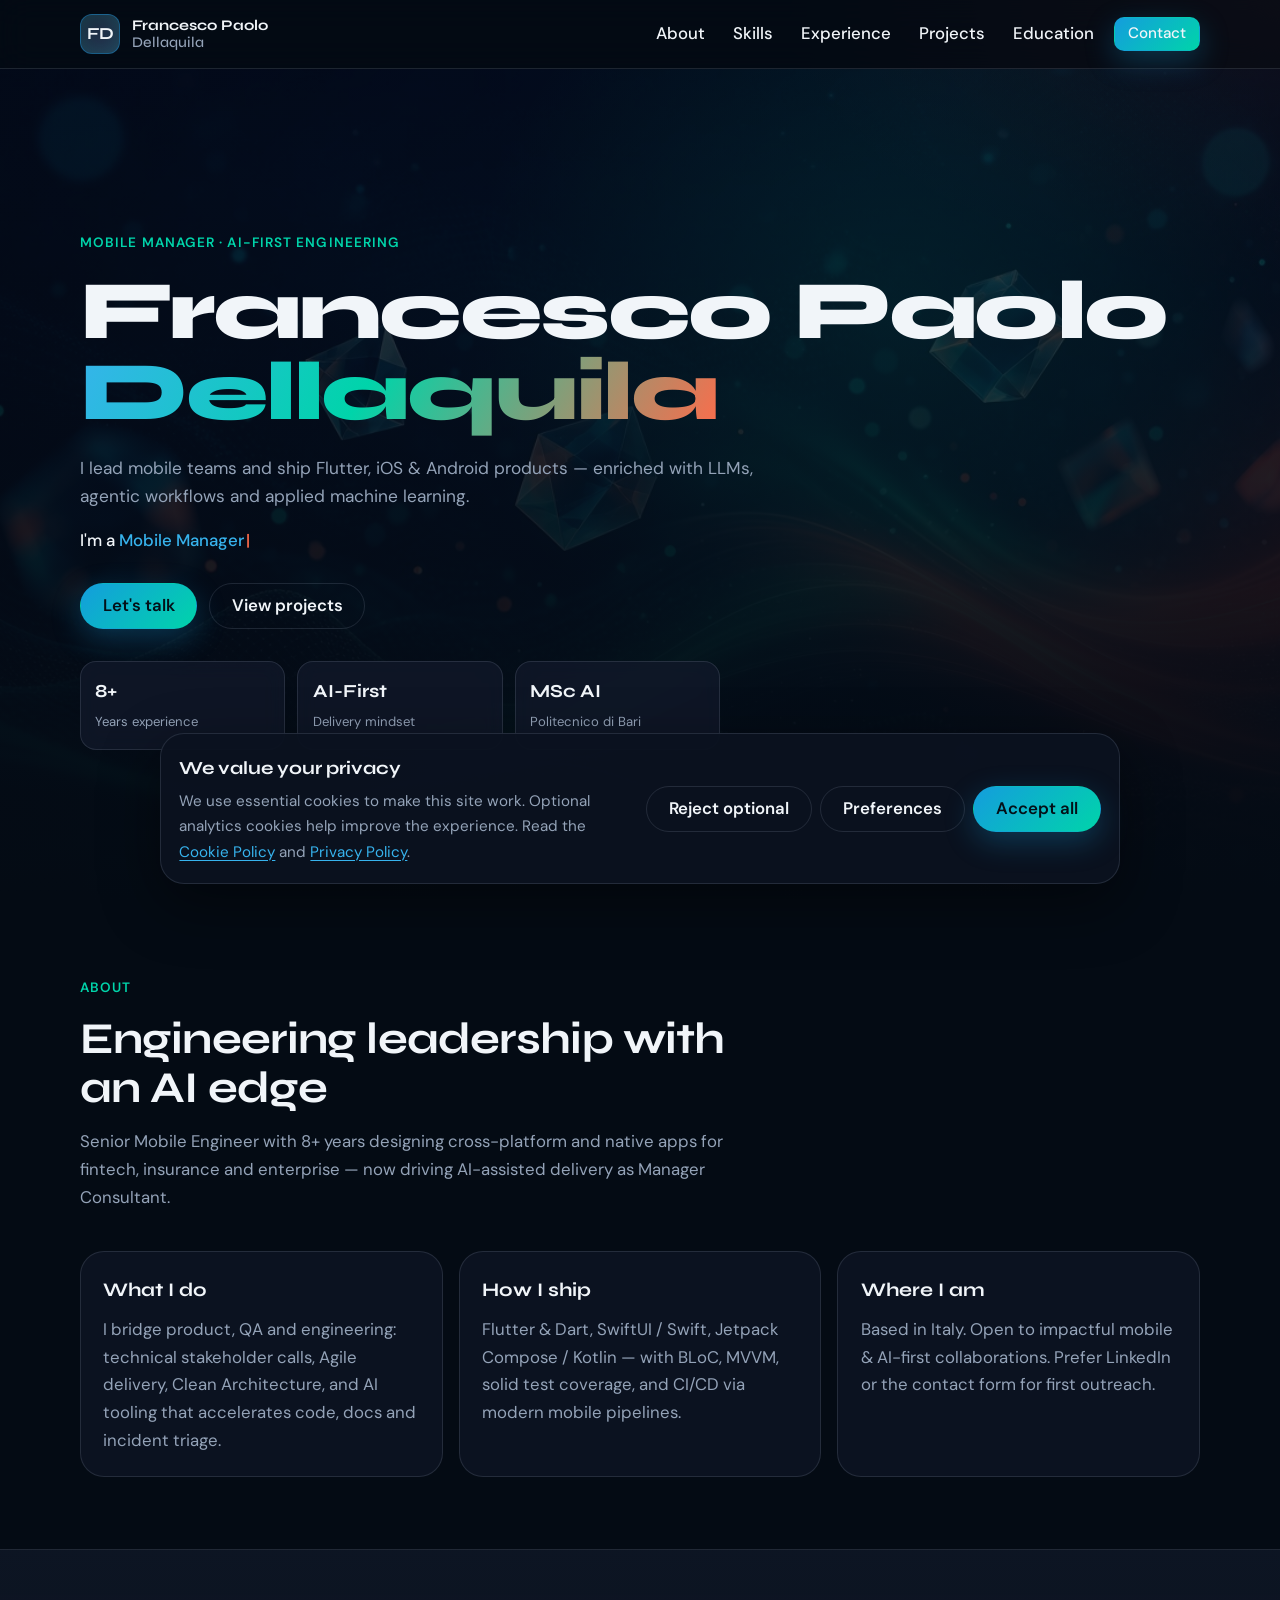
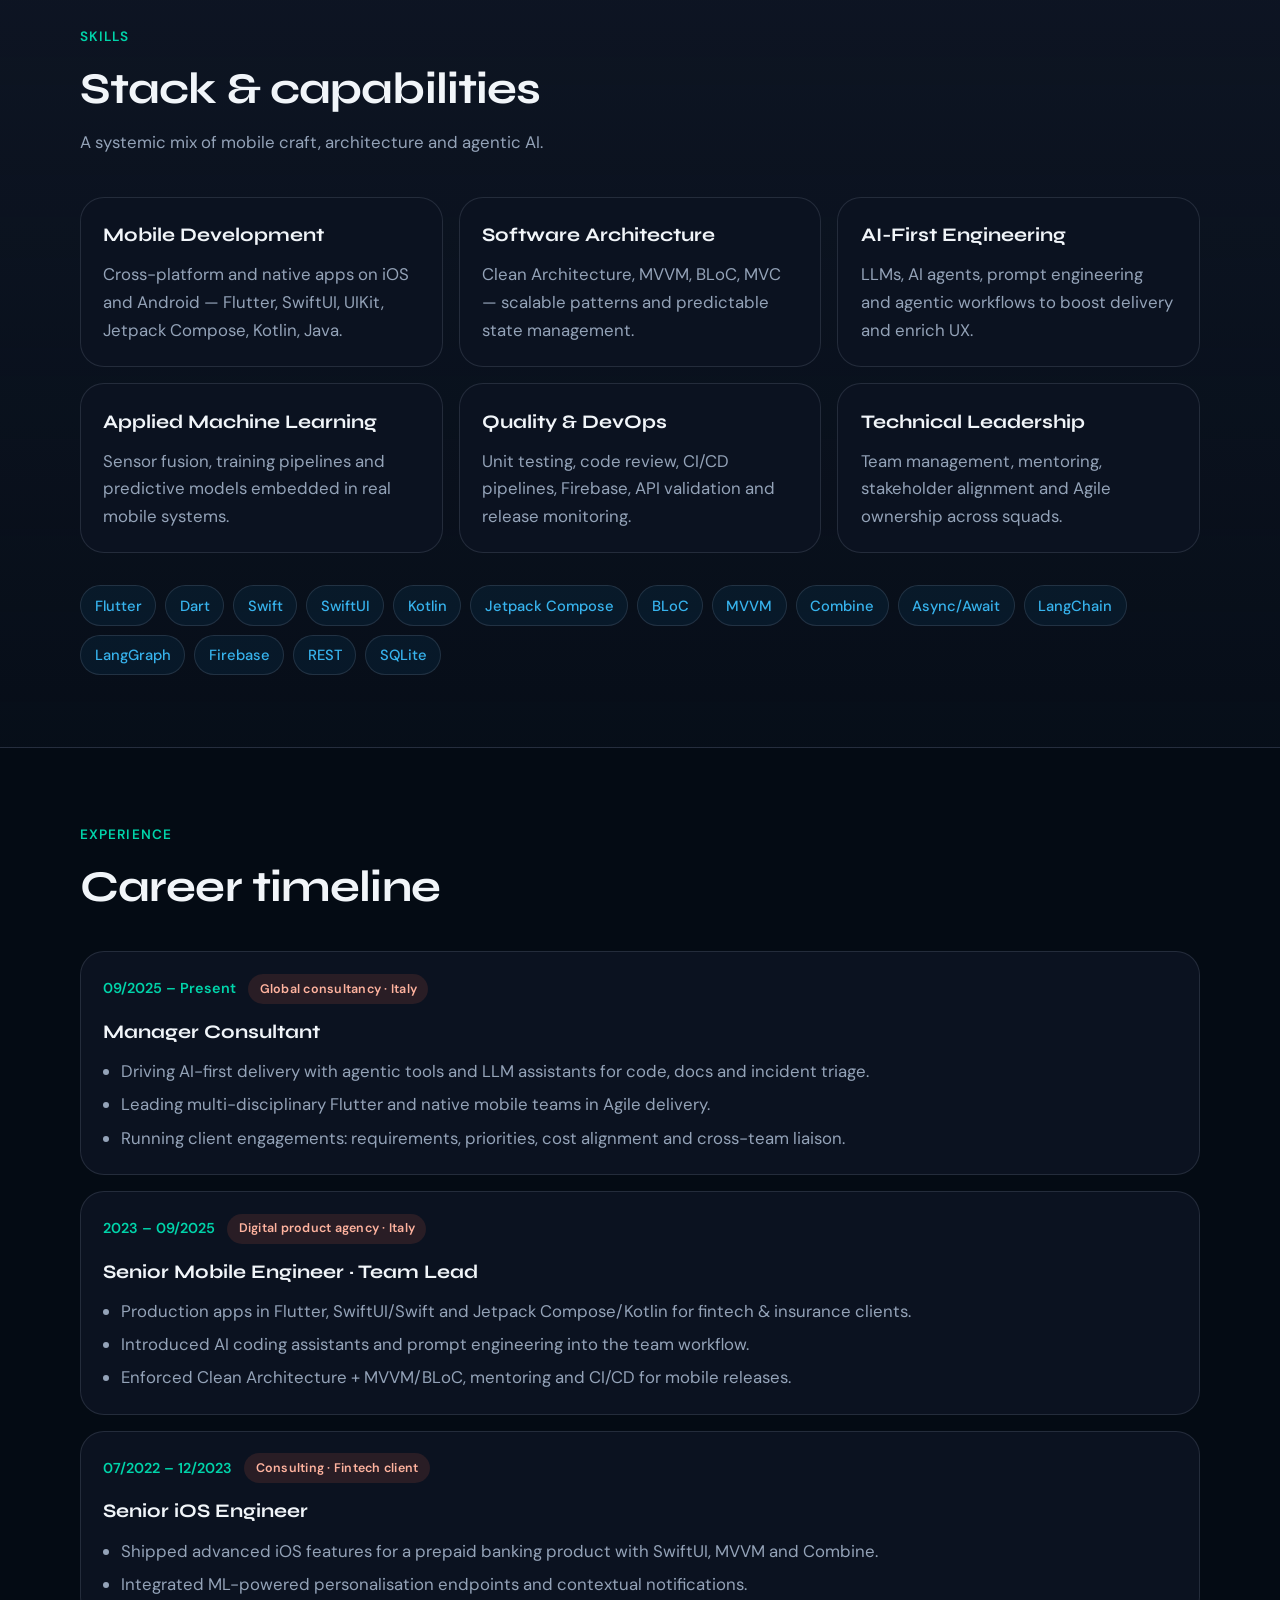
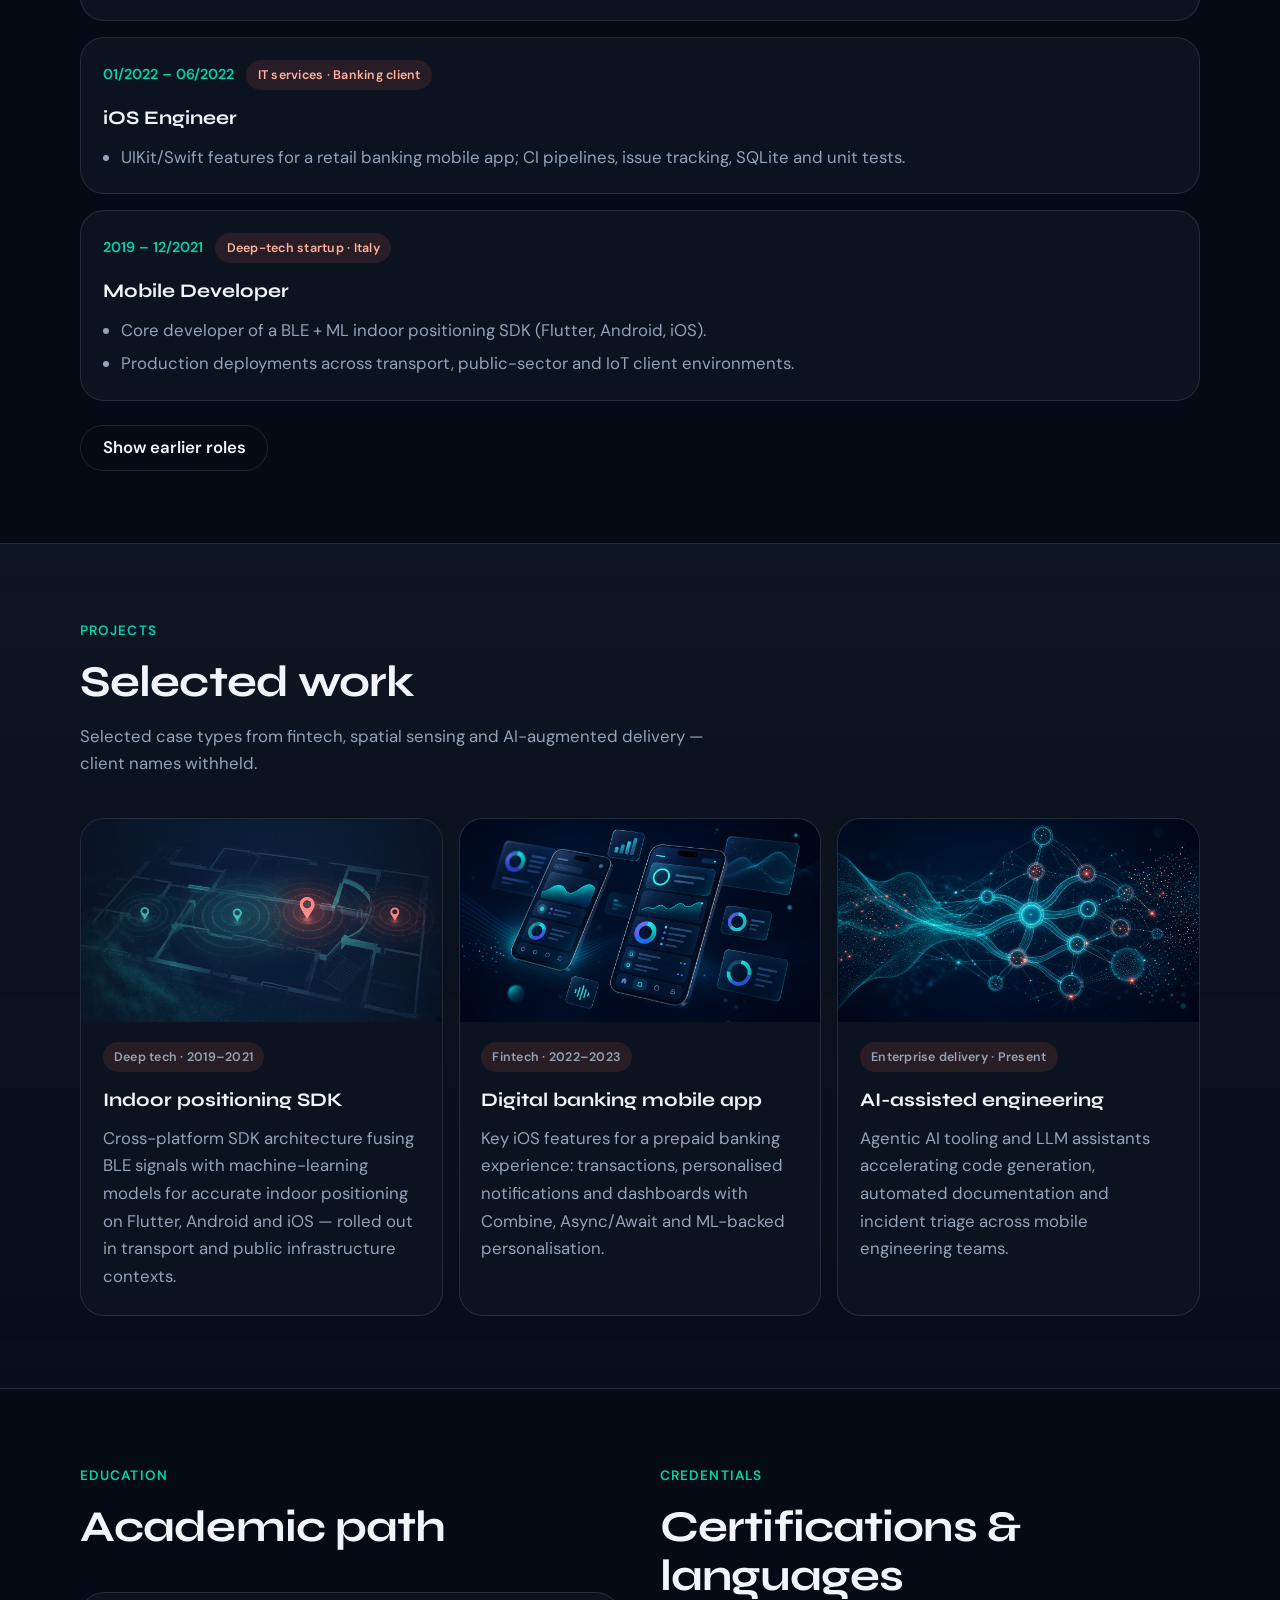
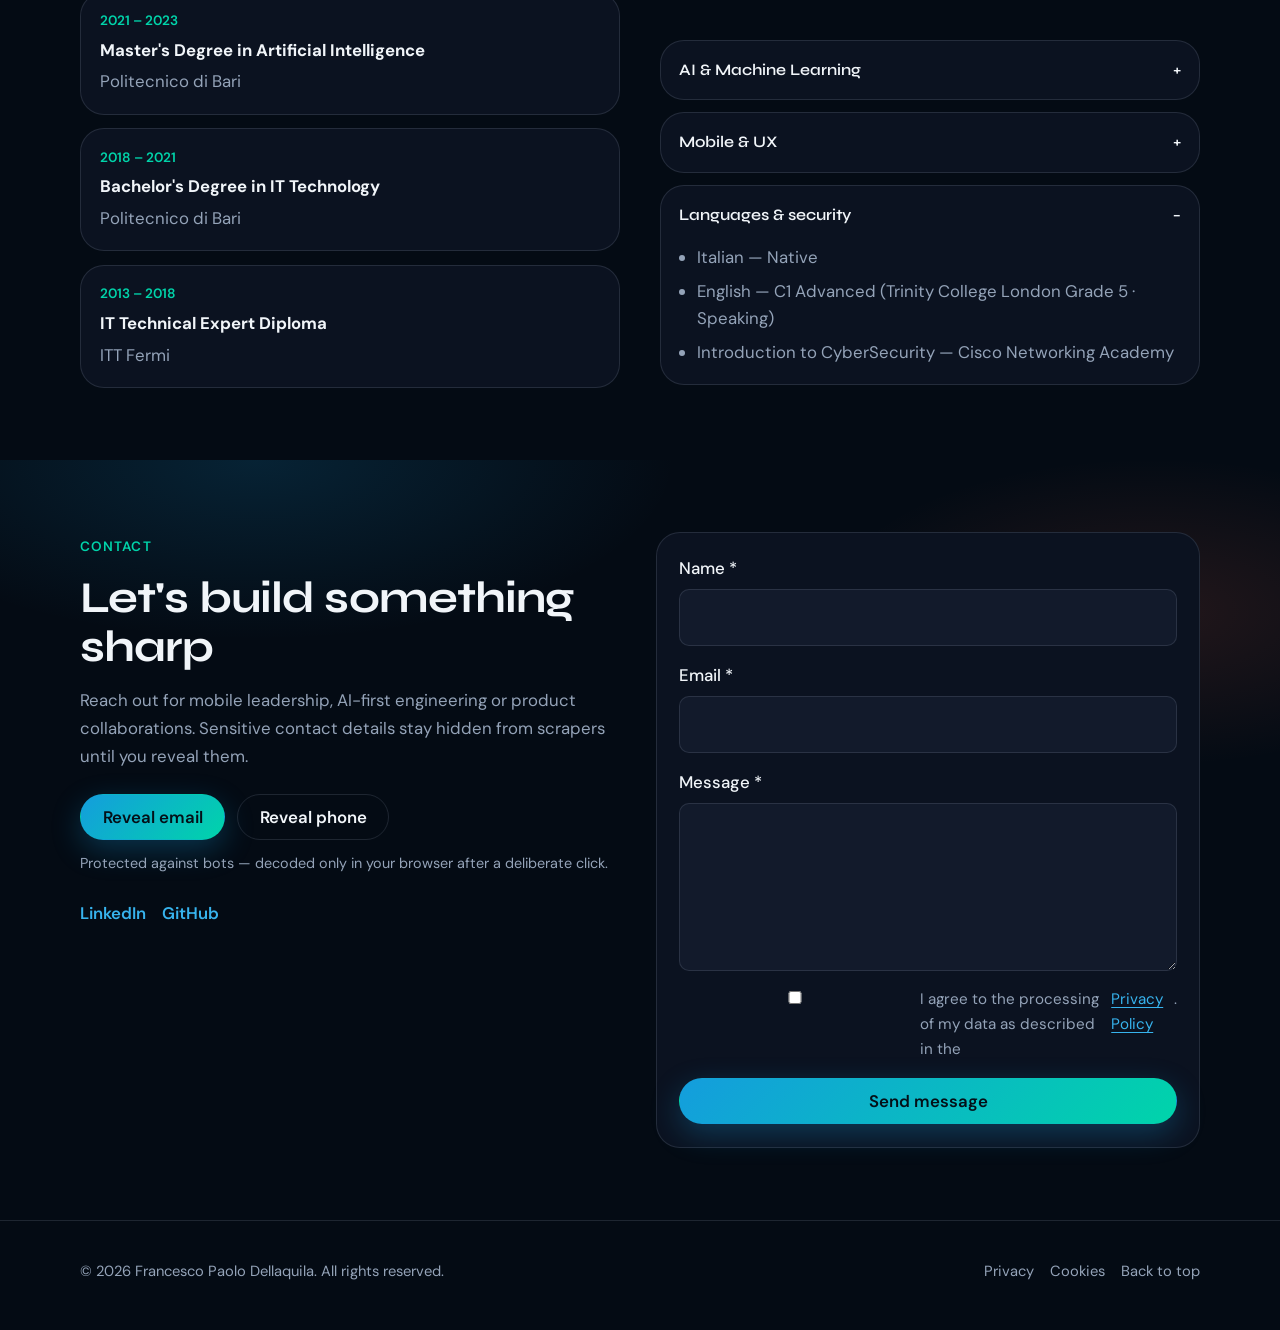
==== commit 6c0d0e80: "Redact project names and remove personal photo from the public site. Anonymize client/product refere" ====
--- a/index.html
+++ b/index.html
@@ -4,8 +4,8 @@
   <meta charset="utf-8">
   <meta name="viewport" content="width=device-width, initial-scale=1">
   <title>Francesco Paolo Dellaquila | Mobile Manager · Flutter · iOS · Android · AI-First</title>
-  <meta name="description" content="Senior Mobile Engineer & Manager Consultant. 8+ years building Flutter, iOS and Android apps with an AI-first approach. Capgemini · Fintech · Machine Learning.">
-  <meta name="keywords" content="Francesco Paolo Dellaquila, Mobile Engineer, Flutter, iOS, Android, AI, Machine Learning, Capgemini, Team Lead, Trani, Bari">
+  <meta name="description" content="Senior Mobile Engineer & Manager Consultant. 8+ years building Flutter, iOS and Android apps with an AI-first approach. Fintech · Machine Learning · Technical Leadership.">
+  <meta name="keywords" content="Francesco Paolo Dellaquila, Mobile Engineer, Flutter, iOS, Android, AI, Machine Learning, Team Lead, Mobile Architecture">
   <meta name="author" content="Francesco Paolo Dellaquila">
   <meta name="robots" content="index, follow, max-image-preview:large, max-snippet:-1, max-video-preview:-1">
   <meta name="theme-color" content="#040B14">
@@ -16,13 +16,13 @@
   <meta property="og:url" content="https://paolodellaquila.github.io/CV/">
   <meta property="og:title" content="Francesco Paolo Dellaquila | Mobile Manager · AI-First">
   <meta property="og:description" content="Senior Mobile Engineer & Manager Consultant specializing in Flutter, iOS, Android and AI-first engineering.">
-  <meta property="og:image" content="https://paolodellaquila.github.io/CV/assets/images/profile.jpg">
+  <meta property="og:image" content="https://paolodellaquila.github.io/CV/assets/images/hero-bg.jpg">
   <meta property="og:site_name" content="Francesco Paolo Dellaquila">
 
   <meta name="twitter:card" content="summary_large_image">
   <meta name="twitter:title" content="Francesco Paolo Dellaquila | Mobile Manager · AI-First">
   <meta name="twitter:description" content="Senior Mobile Engineer & Manager Consultant — Flutter, iOS, Android, AI-first delivery.">
-  <meta name="twitter:image" content="https://paolodellaquila.github.io/CV/assets/images/profile.jpg">
+  <meta name="twitter:image" content="https://paolodellaquila.github.io/CV/assets/images/hero-bg.jpg">
 
   <link rel="icon" href="assets/images/favicon.png">
   <link rel="apple-touch-icon" href="assets/images/apple-touch-icon.png">
@@ -40,10 +40,8 @@
     "name": "Francesco Paolo Dellaquila",
     "jobTitle": "Manager Consultant · Senior Mobile Engineer",
     "url": "https://paolodellaquila.github.io/CV/",
-    "image": "https://paolodellaquila.github.io/CV/assets/images/profile.jpg",
     "address": {
       "@type": "PostalAddress",
-      "addressLocality": "Trani",
       "addressCountry": "IT"
     },
     "alumniOf": [{ "@type": "CollegeOrUniversity", "name": "Politecnico di Bari" }],
@@ -146,7 +144,6 @@
         <div class="hero__cta reveal">
           <a class="btn btn--primary" href="#contact">Let's talk</a>
           <a class="btn btn--ghost" href="#projects">View projects</a>
-          <a class="btn btn--link" href="assets/cv.pdf" download>Download CV</a>
         </div>
         <ul class="hero__stats reveal" aria-label="Highlights">
           <li><strong>8+</strong><span>Years experience</span></li>
@@ -154,16 +151,6 @@
           <li><strong>MSc AI</strong><span>Politecnico di Bari</span></li>
         </ul>
       </div>
-      <div class="hero__portrait reveal">
-        <div class="hero__portrait-frame">
-          <img
-            src="assets/images/profile.jpg"
-            alt="Professional portrait of Francesco Paolo Dellaquila in a navy three-piece suit"
-            width="640"
-            height="800"
-            fetchpriority="high">
-        </div>
-      </div>
     </section>
 
     <section class="section" id="about" aria-labelledby="about-title">
@@ -171,7 +158,7 @@
         <header class="section__head reveal">
           <p class="eyebrow">About</p>
           <h2 id="about-title">Engineering leadership with an AI edge</h2>
-          <p class="section__lead">Senior Mobile Engineer with 8+ years designing cross-platform and native apps for fintech, insurance and enterprise — now driving AI-assisted delivery as Manager Consultant at Capgemini.</p>
+          <p class="section__lead">Senior Mobile Engineer with 8+ years designing cross-platform and native apps for fintech, insurance and enterprise — now driving AI-assisted delivery as Manager Consultant.</p>
         </header>
         <div class="about-grid">
           <article class="about-card reveal">
@@ -180,11 +167,11 @@
           </article>
           <article class="about-card reveal">
             <h3>How I ship</h3>
-            <p>Flutter &amp; Dart, SwiftUI / Swift, Jetpack Compose / Kotlin — with BLoC, MVVM, solid test coverage, and CI/CD via Bitrise, GitHub Actions and Azure DevOps.</p>
+            <p>Flutter &amp; Dart, SwiftUI / Swift, Jetpack Compose / Kotlin — with BLoC, MVVM, solid test coverage, and CI/CD via modern mobile pipelines.</p>
           </article>
           <article class="about-card reveal">
             <h3>Where I am</h3>
-            <p>Based in Trani, Italy. Open to impactful mobile &amp; AI-first collaborations. Prefer LinkedIn or the contact form for first outreach.</p>
+            <p>Based in Italy. Open to impactful mobile &amp; AI-first collaborations. Prefer LinkedIn or the contact form for first outreach.</p>
           </article>
         </div>
       </div>
@@ -202,7 +189,7 @@
           <article class="skill-card reveal"><h3>Software Architecture</h3><p>Clean Architecture, MVVM, BLoC, MVC — scalable patterns and predictable state management.</p></article>
           <article class="skill-card reveal"><h3>AI-First Engineering</h3><p>LLMs, AI agents, prompt engineering and agentic workflows to boost delivery and enrich UX.</p></article>
           <article class="skill-card reveal"><h3>Applied Machine Learning</h3><p>Sensor fusion, training pipelines and predictive models embedded in real mobile systems.</p></article>
-          <article class="skill-card reveal"><h3>Quality &amp; DevOps</h3><p>Unit testing, code review, Bitrise, Jenkins, GitHub Actions, Firebase, Postman, Azure DevOps.</p></article>
+          <article class="skill-card reveal"><h3>Quality &amp; DevOps</h3><p>Unit testing, code review, CI/CD pipelines, Firebase, API validation and release monitoring.</p></article>
           <article class="skill-card reveal"><h3>Technical Leadership</h3><p>Team management, mentoring, stakeholder alignment and Agile ownership across squads.</p></article>
         </div>
         <ul class="tech-cloud reveal" aria-label="Technologies">
@@ -221,7 +208,7 @@
         </header>
         <div class="timeline" role="list">
           <article class="timeline__item reveal" role="listitem">
-            <div class="timeline__meta"><time datetime="2025-09">09/2025 – Present</time><span class="pill">Capgemini · Bari</span></div>
+            <div class="timeline__meta"><time datetime="2025-09">09/2025 – Present</time><span class="pill">Global consultancy · Italy</span></div>
             <h3>Manager Consultant</h3>
             <ul>
               <li>Driving AI-first delivery with agentic tools and LLM assistants for code, docs and incident triage.</li>
@@ -230,48 +217,48 @@
             </ul>
           </article>
           <article class="timeline__item reveal" role="listitem">
-            <div class="timeline__meta"><time datetime="2023">2023 – 09/2025</time><span class="pill">Crispy Bacon · Milan</span></div>
+            <div class="timeline__meta"><time datetime="2023">2023 – 09/2025</time><span class="pill">Digital product agency · Italy</span></div>
             <h3>Senior Mobile Engineer · Team Lead</h3>
             <ul>
-              <li>Production apps in Flutter, SwiftUI/Swift and Jetpack Compose/Kotlin for fintech &amp; insurance.</li>
+              <li>Production apps in Flutter, SwiftUI/Swift and Jetpack Compose/Kotlin for fintech &amp; insurance clients.</li>
               <li>Introduced AI coding assistants and prompt engineering into the team workflow.</li>
-              <li>Enforced Clean Architecture + MVVM/BLoC, mentoring and CI/CD via Bitrise.</li>
+              <li>Enforced Clean Architecture + MVVM/BLoC, mentoring and CI/CD for mobile releases.</li>
             </ul>
           </article>
           <article class="timeline__item reveal" role="listitem">
-            <div class="timeline__meta"><time datetime="2022-07">07/2022 – 12/2023</time><span class="pill">ALTEN – Flowe (BCorp) · Milan</span></div>
+            <div class="timeline__meta"><time datetime="2022-07">07/2022 – 12/2023</time><span class="pill">Consulting · Fintech client</span></div>
             <h3>Senior iOS Engineer</h3>
             <ul>
-              <li>Advanced features for Flowe prepaid banking app with SwiftUI, MVVM and Combine.</li>
+              <li>Shipped advanced iOS features for a prepaid banking product with SwiftUI, MVVM and Combine.</li>
               <li>Integrated ML-powered personalisation endpoints and contextual notifications.</li>
             </ul>
           </article>
           <article class="timeline__item reveal" role="listitem">
-            <div class="timeline__meta"><time datetime="2022-01">01/2022 – 06/2022</time><span class="pill">Links Spa – Banca Popolare di Sondrio</span></div>
+            <div class="timeline__meta"><time datetime="2022-01">01/2022 – 06/2022</time><span class="pill">IT services · Banking client</span></div>
             <h3>iOS Engineer</h3>
-            <ul><li>UIKit/Swift features for SCRIGNOapp banking; Jenkins CI, Jira, SQLite, unit tests.</li></ul>
+            <ul><li>UIKit/Swift features for a retail banking mobile app; CI pipelines, issue tracking, SQLite and unit tests.</li></ul>
           </article>
           <article class="timeline__item reveal" role="listitem">
-            <div class="timeline__meta"><time datetime="2019">2019 – 12/2021</time><span class="pill">Nextome · Conversano</span></div>
+            <div class="timeline__meta"><time datetime="2019">2019 – 12/2021</time><span class="pill">Deep-tech startup · Italy</span></div>
             <h3>Mobile Developer</h3>
             <ul>
-              <li>Core developer of BLE + ML Indoor Positioning SDK (Flutter, Android, iOS).</li>
-              <li>Deployments for HITACHI Rails, Regione Puglia, Pinbike, Agrismart.</li>
+              <li>Core developer of a BLE + ML indoor positioning SDK (Flutter, Android, iOS).</li>
+              <li>Production deployments across transport, public-sector and IoT client environments.</li>
             </ul>
           </article>
           <div class="timeline__more" id="experience-more" hidden>
             <article class="timeline__item reveal" role="listitem">
-              <div class="timeline__meta"><time datetime="2020">2020 – 2021</time><span class="pill">Implementa · Barletta</span></div>
+              <div class="timeline__meta"><time datetime="2020">2020 – 2021</time><span class="pill">Software studio · Italy</span></div>
               <h3>iOS Developer</h3>
-              <ul><li>Nifra fashion retail app — UIKit/Swift, REST via CocoaPods, MongoDB catalogue.</li></ul>
+              <ul><li>Fashion retail iOS app — UIKit/Swift, REST integrations and product catalogue backends.</li></ul>
             </article>
             <article class="timeline__item reveal" role="listitem">
-              <div class="timeline__meta"><time datetime="2018">2018 – 2019</time><span class="pill">Implementa · Barletta</span></div>
+              <div class="timeline__meta"><time datetime="2018">2018 – 2019</time><span class="pill">Software studio · Italy</span></div>
               <h3>Android Developer</h3>
-              <ul><li>OMRI Optical retail app — Java/XML, SQLite, Firebase sync, REST catalogue.</li></ul>
+              <ul><li>Retail Android app for sales and inventory — Java/XML, SQLite, Firebase sync and REST catalogue.</li></ul>
             </article>
             <article class="timeline__item reveal" role="listitem">
-              <div class="timeline__meta"><time datetime="2017">2017 – 2018</time><span class="pill">Bermotech · London</span></div>
+              <div class="timeline__meta"><time datetime="2017">2017 – 2018</time><span class="pill">EdTech · London</span></div>
               <h3>Mobile Developer (Internship → Full-time)</h3>
               <ul><li>EdTech iOS/Android/web apps teaching programming fundamentals to children.</li></ul>
             </article>
@@ -288,7 +275,7 @@
         <header class="section__head reveal">
           <p class="eyebrow">Projects</p>
           <h2 id="projects-title">Selected work</h2>
-          <p class="section__lead">Highlights from fintech, indoor positioning and AI-augmented delivery.</p>
+          <p class="section__lead">Selected case types from fintech, spatial sensing and AI-augmented delivery — client names withheld.</p>
         </header>
         <div class="projects-grid">
           <article class="project-card reveal">
@@ -296,18 +283,18 @@
               <img src="assets/images/project-indoor.jpg" alt="Abstract visualisation of indoor positioning signals over an architectural plan" loading="lazy" width="800" height="450">
             </div>
             <div class="project-card__body">
-              <p class="pill">Nextome · 2019–2021</p>
-              <h3>Indoor Positioning SDK — BLE + ML</h3>
-              <p>Core SDK architecture fusing BLE signals with ML models for accurate indoor positioning across Flutter, Android and iOS — deployed on HITACHI Rails and public infrastructure.</p>
+              <p class="pill">Deep tech · 2019–2021</p>
+              <h3>Indoor positioning SDK</h3>
+              <p>Cross-platform SDK architecture fusing BLE signals with machine-learning models for accurate indoor positioning on Flutter, Android and iOS — rolled out in transport and public infrastructure contexts.</p>
             </div>
           </article>
           <article class="project-card reveal">
             <div class="project-card__media">
-              <img src="assets/images/project-flowe.jpg" alt="Abstract fintech mobile interface collage with glowing teal accents" loading="lazy" width="800" height="450">
+              <img src="assets/images/project-fintech.jpg" alt="Abstract fintech mobile interface collage with glowing teal accents" loading="lazy" width="800" height="450">
             </div>
             <div class="project-card__body">
-              <p class="pill">ALTEN / Flowe · 2022–2023</p>
-              <h3>Flowe — BCorp Banking App</h3>
+              <p class="pill">Fintech · 2022–2023</p>
+              <h3>Digital banking mobile app</h3>
               <p>Key iOS features for a prepaid banking experience: transactions, personalised notifications and dashboards with Combine, Async/Await and ML-backed personalisation.</p>
             </div>
           </article>
@@ -316,8 +303,8 @@
               <img src="assets/images/project-ai.jpg" alt="Abstract neural network visualisation representing AI agent workflows" loading="lazy" width="800" height="450">
             </div>
             <div class="project-card__body">
-              <p class="pill">Capgemini · Present</p>
-              <h3>AI-Assisted Delivery</h3>
+              <p class="pill">Enterprise delivery · Present</p>
+              <h3>AI-assisted engineering</h3>
               <p>Agentic AI tooling and LLM assistants accelerating code generation, automated documentation and incident triage across mobile engineering teams.</p>
             </div>
           </article>
--- a/style.css
+++ b/style.css
@@ -327,9 +327,14 @@
   position: relative;
   display: grid;
   gap: 2rem;
-  padding: 2.5rem 0 3.5rem;
+  padding: 3.5rem 0 4rem;
   min-height: calc(100svh - var(--header-h));
   align-items: center;
+}
+
+.hero > .container,
+.hero__content.container {
+  width: min(100% - 2rem, var(--container));
 }
 
 .hero__bg {
@@ -449,41 +454,6 @@
 .hero__stats span {
   color: var(--color-muted);
   font-size: 0.82rem;
-}
-
-.hero__portrait {
-  width: min(100% - 2rem, 360px);
-  margin-inline: auto;
-}
-
-.hero__portrait-frame {
-  position: relative;
-  border-radius: 28px;
-  overflow: hidden;
-  border: 1px solid rgba(20, 157, 221, 0.35);
-  box-shadow: var(--shadow-glow);
-  transform: rotate(-1.5deg);
-  animation: floaty 7s var(--ease) infinite;
-}
-
-.hero__portrait-frame::after {
-  content: "";
-  position: absolute;
-  inset: 0;
-  background: linear-gradient(180deg, transparent 55%, rgba(4, 11, 20, 0.45));
-  pointer-events: none;
-}
-
-.hero__portrait-frame img {
-  width: 100%;
-  aspect-ratio: 4 / 5;
-  object-fit: cover;
-  object-position: center top;
-}
-
-@keyframes floaty {
-  0%, 100% { transform: rotate(-1.5deg) translateY(0); }
-  50% { transform: rotate(-1.5deg) translateY(-10px); }
 }
 
 /* -------------------------------------------------------------------------- */
@@ -1062,20 +1032,15 @@
   }
 
   .hero {
-    grid-template-columns: 1.15fr 0.85fr;
-    width: min(100% - 2rem, var(--container));
-    margin-inline: auto;
-    gap: 2rem;
-    padding-top: 3rem;
-  }
-
-  .hero__content.container {
-    width: 100%;
-  }
-
-  .hero__portrait {
-    width: 100%;
-    margin: 0;
+    padding-top: 4.5rem;
+  }
+
+  .hero__lead {
+    max-width: 44rem;
+  }
+
+  .hero__stats {
+    max-width: 40rem;
   }
 
   .about-grid,
@@ -1139,11 +1104,6 @@
     width: auto;
     margin-top: 0;
     margin-left: 0.35rem;
-  }
-
-  .hero {
-    grid-template-columns: 1.25fr 0.75fr;
-    gap: 3rem;
   }
 
   .about-grid {
